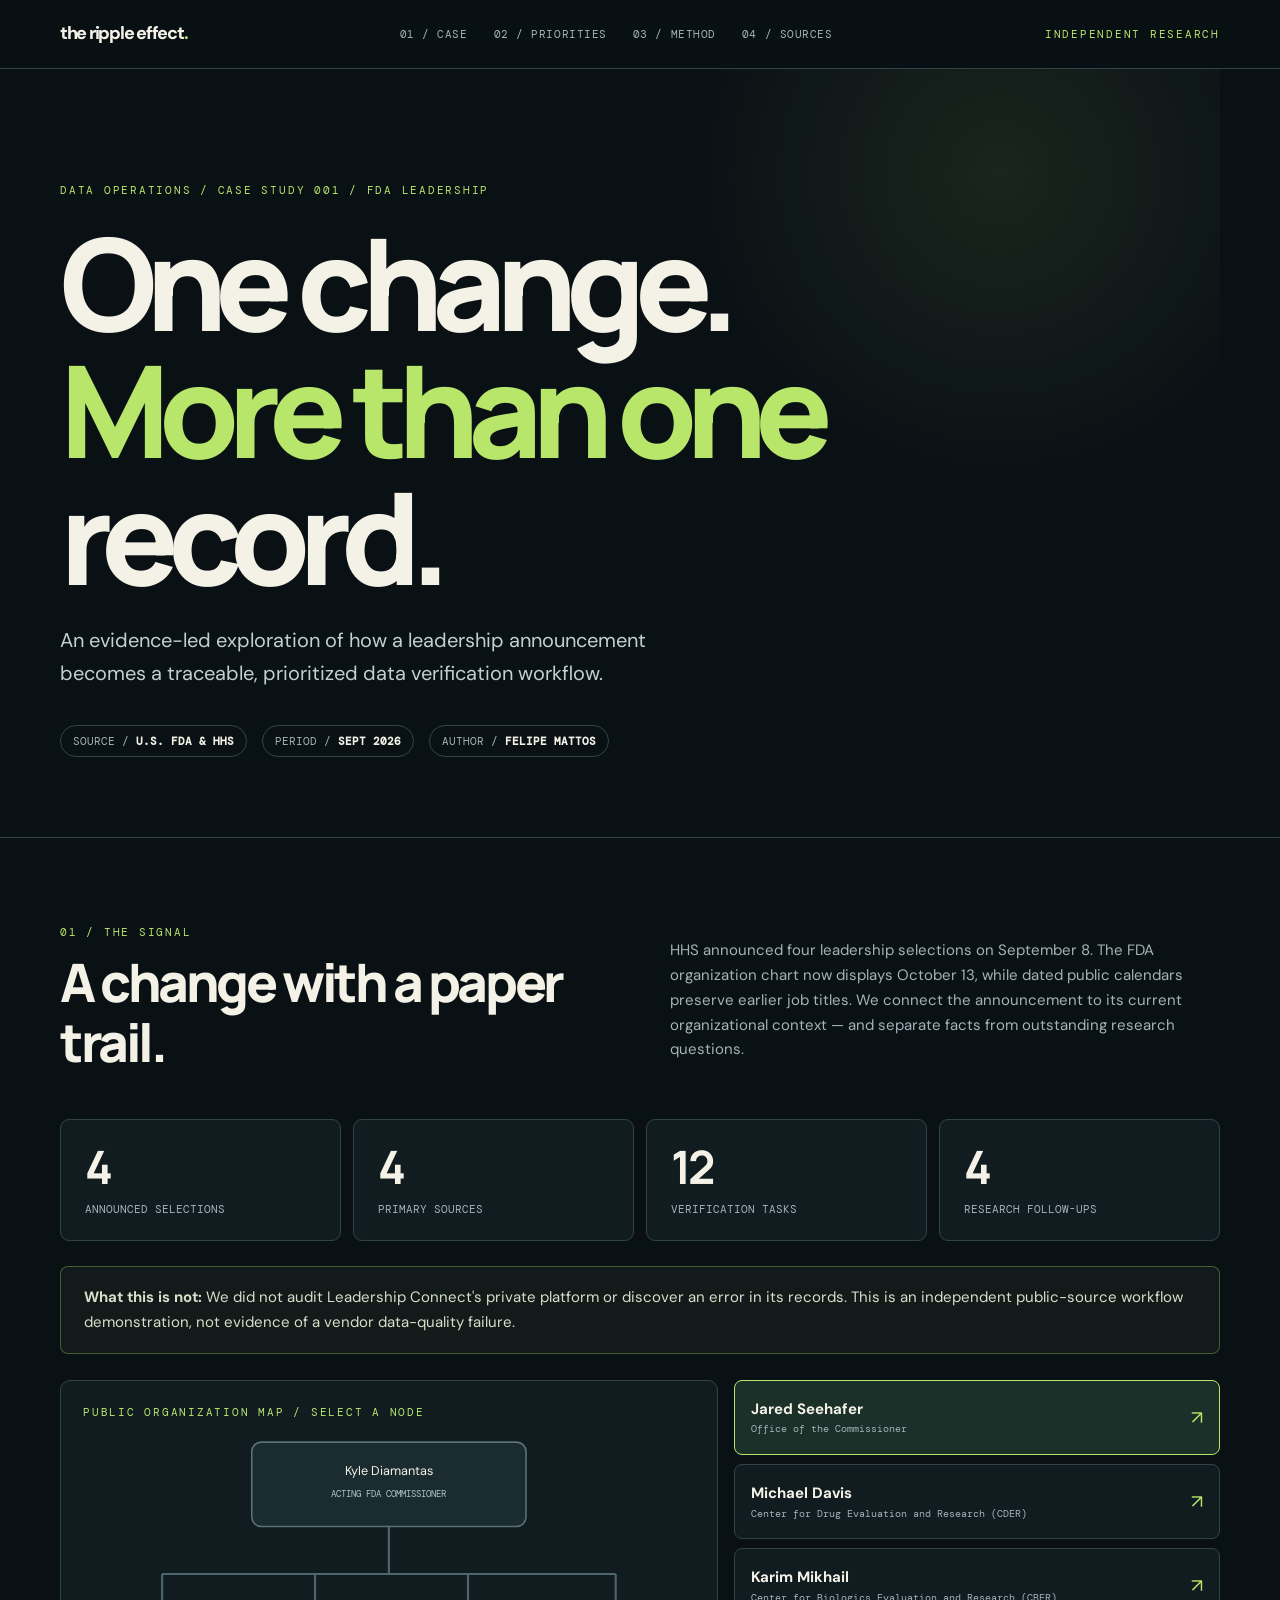
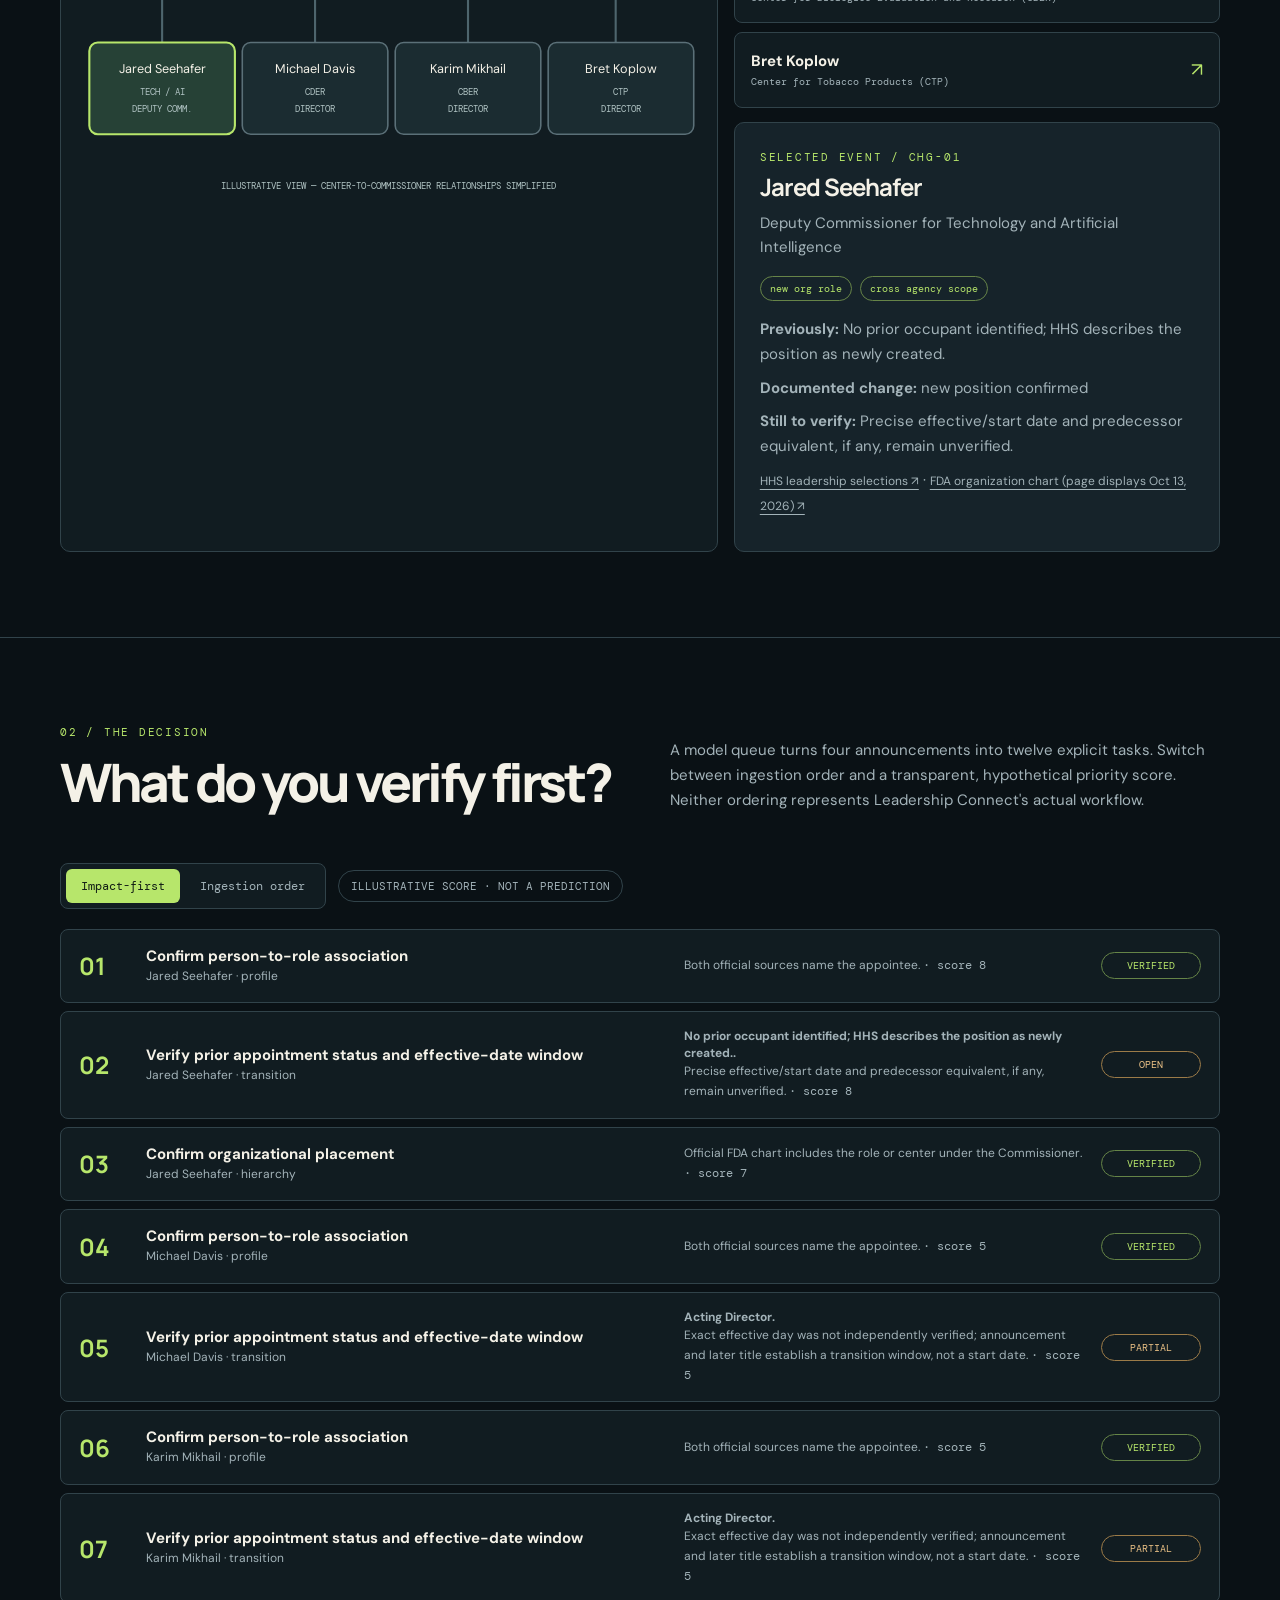
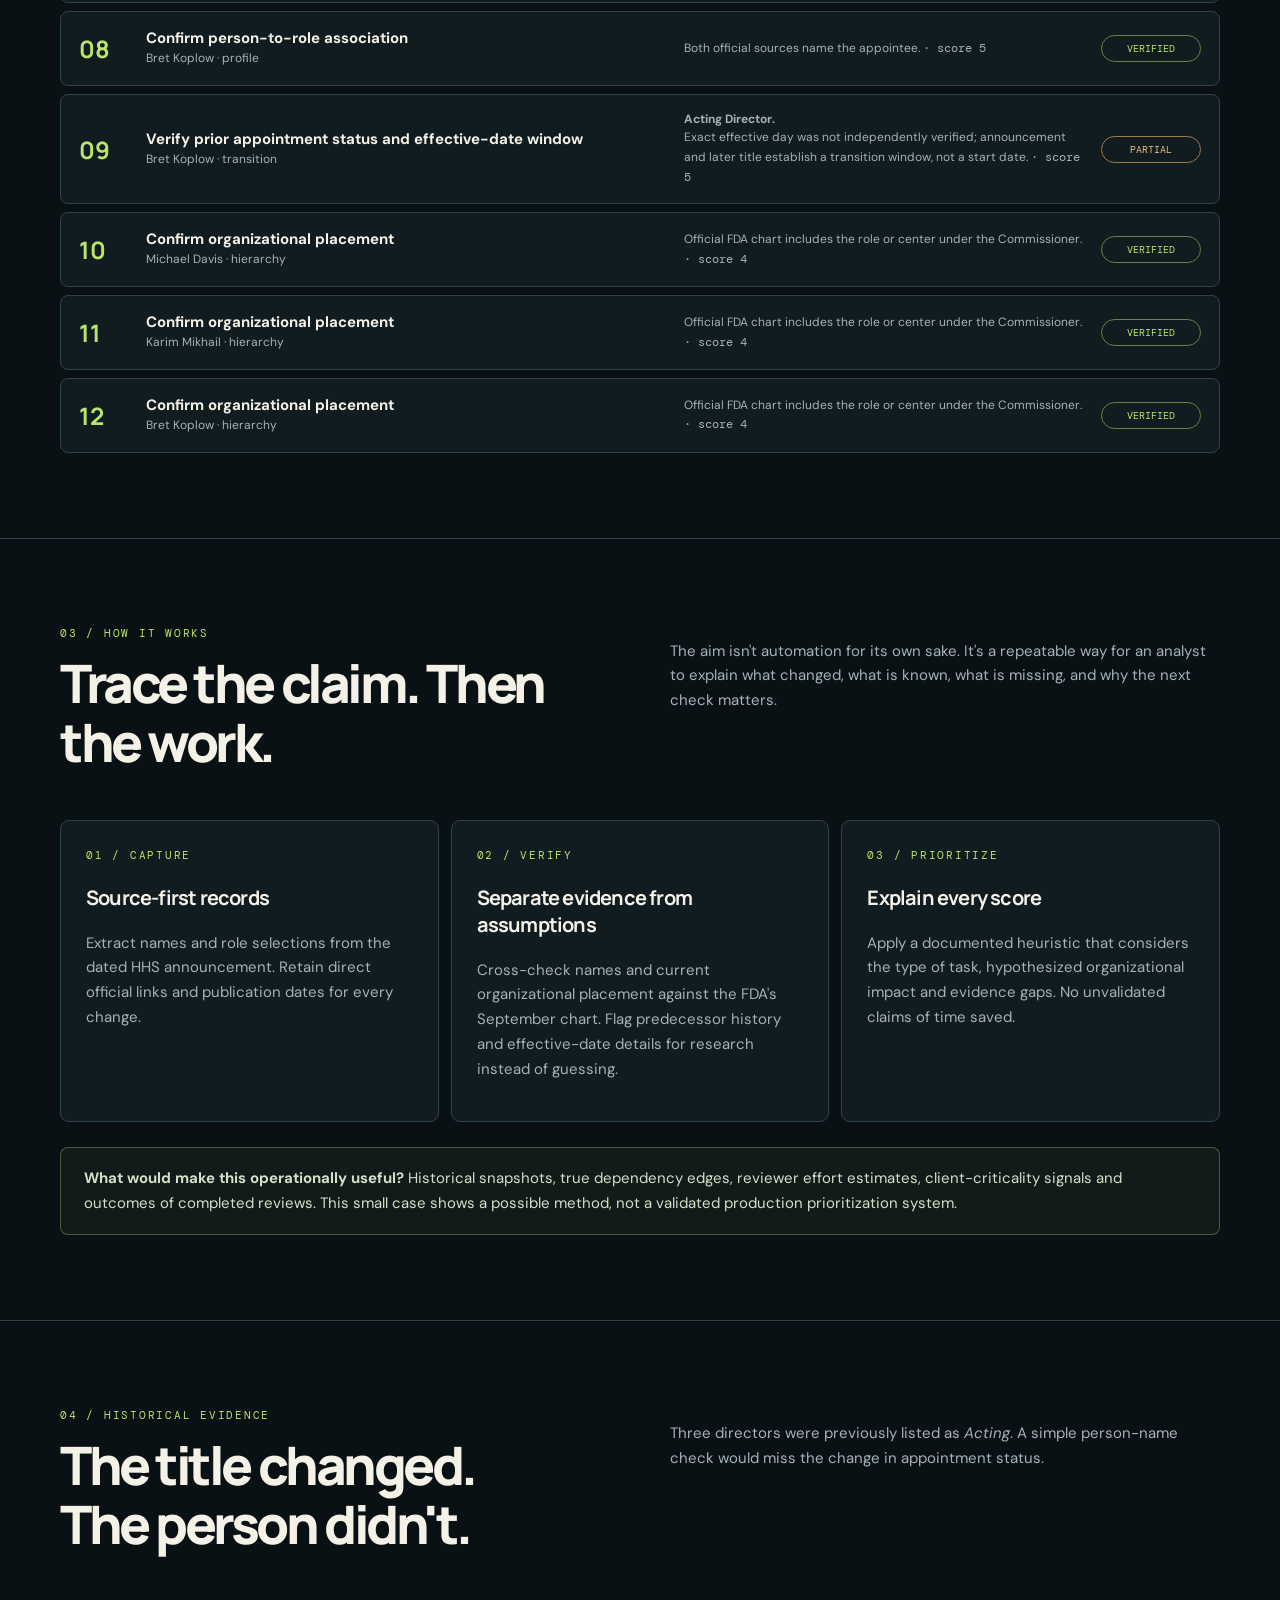
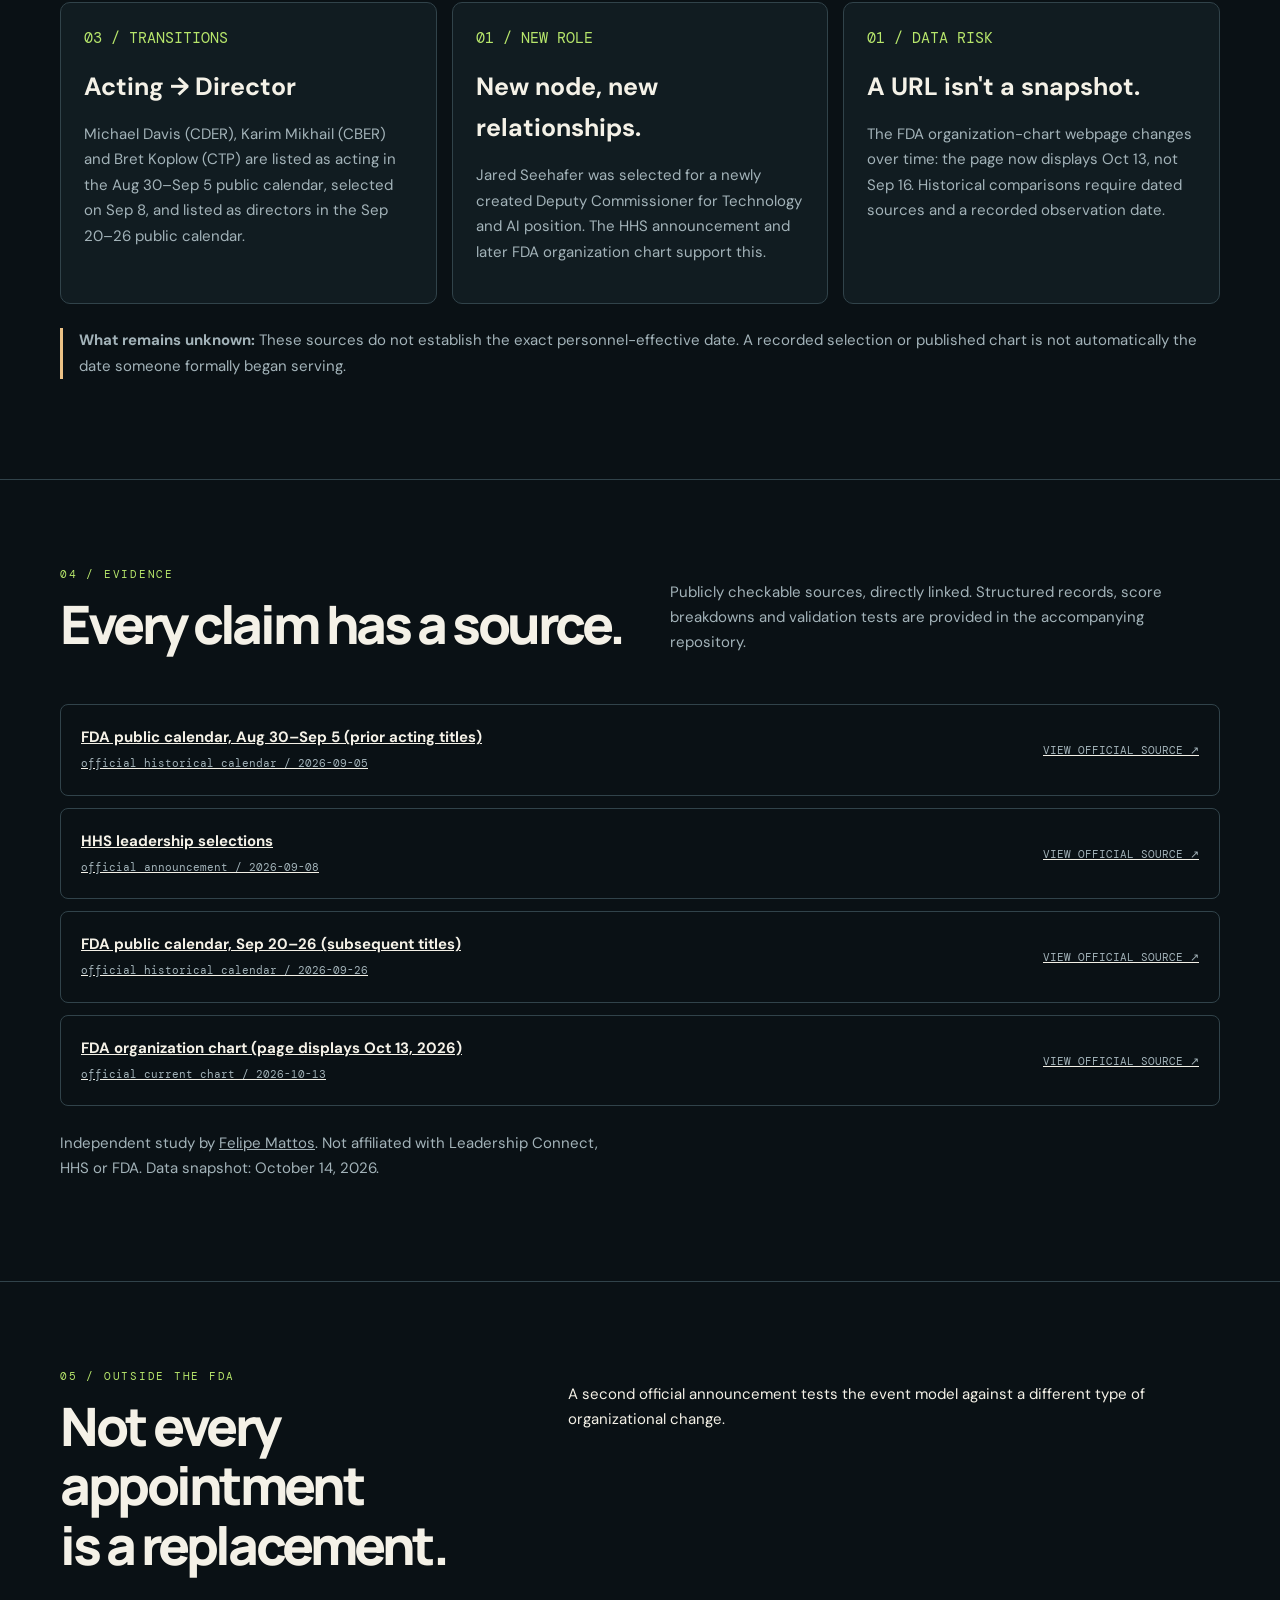
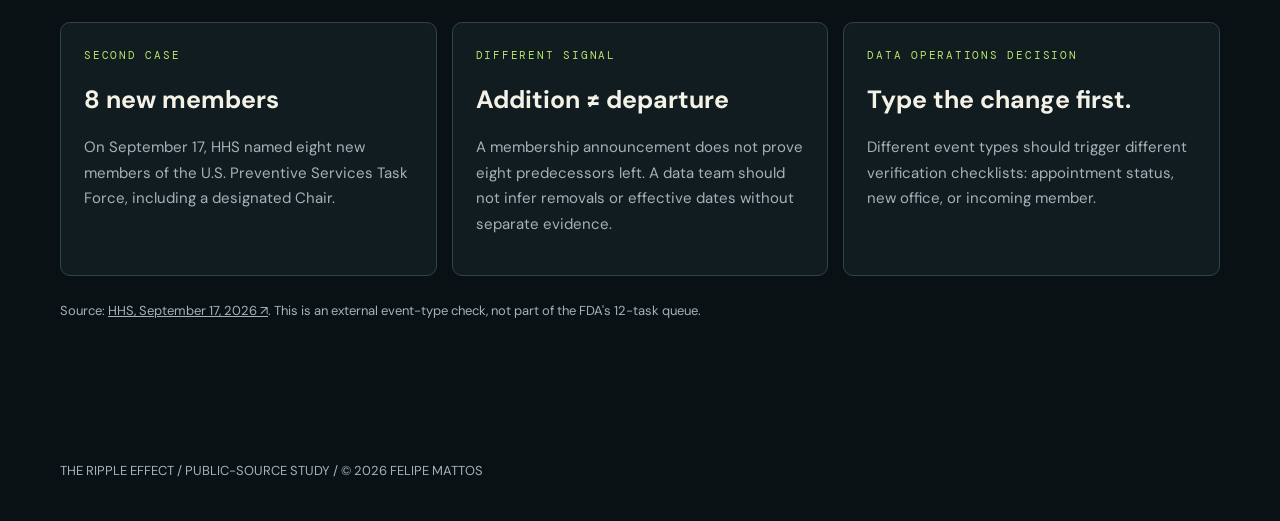
==== index.html @ 89c35103 "Publish index.html and enable root-level static entrypoint" ====
<!doctype html>
<html lang="en">
<head>
<meta charset="utf-8"><meta name="viewport" content="width=device-width,initial-scale=1">
<meta name="description" content="A public-source research case on leadership change propagation and verification priorities. Independent study by Felipe Mattos.">
<title>The Ripple Effect — Leadership Change Intelligence</title>
<link rel="preconnect" href="https://fonts.googleapis.com"><link rel="preconnect" href="https://fonts.gstatic.com" crossorigin>
<link href="https://fonts.googleapis.com/css2?family=DM+Mono:wght@400;500&family=DM+Sans:wght@400;500;600;700&family=Manrope:wght@400;500;600;700;800&display=swap" rel="stylesheet">
<style>
:root{--bg:#0a1115;--panel:#111c21;--panel2:#16232a;--line:#31434a;--muted:#a3b3b9;--cream:#f4f1e7;--accent:#b7e66b;--amber:#ecc286}*{box-sizing:border-box}html{scroll-behavior:smooth}body{margin:0;background:var(--bg);color:var(--cream);font:15px/1.65 'DM Sans',sans-serif}a{color:inherit}a:hover{color:var(--accent)}button{font:inherit;cursor:pointer}.shell{width:min(1160px,calc(100% - 48px));margin:auto}.mono,small,.eyebrow{font-family:'DM Mono',monospace}.eyebrow{font-size:11px;letter-spacing:.16em;text-transform:uppercase;color:var(--accent)}header{border-bottom:1px solid var(--line);position:sticky;top:0;background:#0a1115e9;backdrop-filter:blur(16px);z-index:20}.top{height:68px;display:flex;justify-content:space-between;align-items:center;gap:20px}.brand{font-size:18px;font-weight:800;letter-spacing:-.07em;text-decoration:none}.brand i{color:var(--accent);font-style:normal}.nav{display:flex;gap:26px;align-items:center}.nav a{font:11px 'DM Mono',monospace;letter-spacing:.05em;color:var(--muted);text-decoration:none}.nav a:hover{color:var(--cream)}.hero{min-height:590px;padding:112px 0 80px;position:relative;overflow:hidden}.hero:before{content:'';position:absolute;inset:-30% -10% auto 52%;height:670px;border-radius:50%;background:radial-gradient(circle,#b7e66b18,transparent 65%);pointer-events:none}.hero h1{font:800 clamp(58px,10vw,128px)/.99 'Manrope',sans-serif;letter-spacing:-.085em;margin:20px 0 25px;max-width:1000px}.hero h1 span{color:var(--accent)}.intro{font-size:20px;max-width:670px;color:#c3d0d2}.meta{display:flex;gap:15px;flex-wrap:wrap;margin-top:35px}.pill{border:1px solid var(--line);padding:8px 12px;border-radius:20px;color:var(--muted);font:11px 'DM Mono',monospace}.pill strong{color:var(--cream)}.section{padding:85px 0;border-top:1px solid var(--line)}.section-head{display:flex;align-items:start;justify-content:space-between;gap:40px;margin-bottom:35px}h2{font:800 clamp(30px,5vw,53px)/1.12 'Manrope',sans-serif;letter-spacing:-.065em;margin:12px 0}.sub{color:var(--muted);max-width:550px}.metric-row{display:grid;grid-template-columns:repeat(4,1fr);gap:12px}.metric{padding:24px;background:var(--panel);border:1px solid var(--line);border-radius:9px}.metric strong{display:block;font:700 46px/1 'Manrope',sans-serif;letter-spacing:-.07em}.metric span{display:block;color:var(--muted);font:11px 'DM Mono',monospace;margin-top:12px}.notice{background:#b7e66b0c;border:1px solid #b7e66b52;padding:18px 23px;border-radius:8px;color:#d5dfca;margin-top:25px}.case-layout{display:grid;grid-template-columns:1.15fr .85fr;gap:16px}.chart{background:var(--panel);border:1px solid var(--line);border-radius:10px;padding:22px;min-height:440px}.chart svg{width:100%;height:auto}.org-node{fill:#1b2c31;stroke:#5b7078;stroke-width:1.5}.org-node.active{fill:#264136;stroke:var(--accent);stroke-width:2}.org-link{stroke:#4e656d;stroke-width:2}.org-text{font:12px 'DM Sans',sans-serif;fill:var(--cream);text-anchor:middle}.org-sub{font:9px 'DM Mono',monospace;fill:#b1c4c4;text-anchor:middle}.org-click{cursor:pointer;outline:none}.org-click:focus-visible .org-node{stroke:#fff;stroke-width:3}.person-list{display:grid;gap:9px}.person{width:100%;display:flex;text-align:left;justify-content:space-between;align-items:center;gap:16px;background:var(--panel);border:1px solid var(--line);color:var(--cream);padding:16px;border-radius:8px}.person.selected{border-color:var(--accent);background:#1b3028}.person small{display:block;color:var(--muted);font-size:10px}.person .arrow{font-size:19px;color:var(--accent)}.detail{background:var(--panel2);border:1px solid var(--line);border-radius:10px;padding:25px;margin-top:14px}.detail h3{font:700 24px/1.2 'Manrope';letter-spacing:-.04em;margin:7px 0}.detail p{color:var(--muted);margin:9px 0}.detail a{font-size:12px;text-decoration:underline;text-underline-offset:4px}.chips{display:flex;flex-wrap:wrap;gap:8px;margin:16px 0}.chip{font:10px 'DM Mono';color:var(--accent);border:1px solid #668448;padding:5px 9px;border-radius:20px}.controls{display:flex;align-items:center;gap:12px;flex-wrap:wrap}.seg{border:1px solid var(--line);background:var(--panel);padding:5px;border-radius:8px;display:flex;gap:5px}.seg button{background:transparent;color:var(--muted);border:0;padding:9px 15px;border-radius:6px;font:12px 'DM Mono'}.seg button[aria-pressed=true]{background:var(--accent);color:#121e15}.queue{display:grid;gap:8px;margin-top:20px}.task{border:1px solid var(--line);background:var(--panel);padding:16px 18px;border-radius:8px;display:grid;grid-template-columns:52px 1.3fr 1fr 100px;align-items:center;gap:15px}.rank{font:700 24px 'Manrope';color:var(--accent)}.task strong{display:block;line-height:1.4}.task .light{font-size:12px;color:var(--muted)}.status{font:10px 'DM Mono';border:1px solid var(--line);padding:6px;border-radius:20px;text-align:center}.status.open{color:var(--amber);border-color:#9c7b48}.status.known{color:var(--accent);border-color:#658447}.method{display:grid;grid-template-columns:repeat(3,1fr);gap:12px}.step{padding:25px;background:var(--panel);border:1px solid var(--line);border-radius:9px}.step .eyebrow{display:block}.step h3{font:700 20px 'Manrope';letter-spacing:-.04em}.step p{color:var(--muted)}.footer{padding:40px 0;color:var(--muted);font-size:13px}.source-list{display:grid;gap:12px}.source{border:1px solid var(--line);border-radius:8px;padding:20px;display:flex;justify-content:space-between;gap:15px;align-items:center}.source span{color:var(--muted);font:11px 'DM Mono'}@media(max-width:800px){.nav{display:none}.hero{padding:78px 0;min-height:0}.metric-row{grid-template-columns:repeat(2,1fr)}.case-layout{grid-template-columns:1fr}.method{grid-template-columns:1fr}.task{grid-template-columns:36px 1fr 75px}.task .reason{grid-column:2/-1}.section-head{display:block}}@media(max-width:500px){.shell{width:min(100% - 30px,1160px)}.hero h1{font-size:57px}.intro{font-size:17px}.metric strong{font-size:34px}.source{align-items:start;flex-direction:column}.task{padding:12px}.chart{padding:8px;min-height:300px}}@media(prefers-reduced-motion:reduce){html{scroll-behavior:auto}}
.findings-grid{display:grid;grid-template-columns:repeat(3,1fr);gap:15px;margin:24px 0}.finding{border:1px solid var(--line);border-radius:10px;background:var(--panel);padding:23px}.finding h3{font-size:25px;margin:15px 0}.finding p,.source-warning{color:var(--muted);line-height:1.7}.finding .mono{color:var(--accent)}.source-warning{border-left:3px solid var(--amber);padding-left:16px;margin-top:24px}@media(max-width:750px){.findings-grid{grid-template-columns:1fr}}
</style>
</head>
<body><header><div class="shell top"><a href="#top" class="brand">the ripple effect<i>.</i></a><nav class="nav"><a href="#case">01 / CASE</a><a href="#queue">02 / PRIORITIES</a><a href="#method">03 / METHOD</a><a href="#sources">04 / SOURCES</a></nav><span class="eyebrow">Independent research</span></div></header>
<main id="top">
<section class="hero shell"><div class="eyebrow">Data operations / case study 001 / FDA leadership</div><h1>One change.<br><span>More than one</span><br>record.</h1><p class="intro">An evidence-led exploration of how a leadership announcement becomes a traceable, prioritized data verification workflow.</p><div class="meta"><span class="pill">SOURCE / <strong>U.S. FDA & HHS</strong></span><span class="pill">PERIOD / <strong>SEPT 2026</strong></span><span class="pill">AUTHOR / <strong>FELIPE MATTOS</strong></span></div></section>
<section class="section" id="case"><div class="shell"><div class="section-head"><div><div class="eyebrow">01 / The signal</div><h2>A change with a paper trail.</h2></div><p class="sub">HHS announced four leadership selections on September 8. The FDA organization chart now displays October 13, while dated public calendars preserve earlier job titles. We connect the announcement to its current organizational context — and separate facts from outstanding research questions.</p></div><div class="metric-row"><div class="metric"><strong id="m-events">4</strong><span>ANNOUNCED SELECTIONS</span></div><div class="metric"><strong id="m-sources">2</strong><span>PRIMARY SOURCES</span></div><div class="metric"><strong id="m-checks">12</strong><span>VERIFICATION TASKS</span></div><div class="metric"><strong id="m-open">4</strong><span>RESEARCH FOLLOW-UPS</span></div></div><div class="notice"><strong>What this is not:</strong> We did not audit Leadership Connect's private platform or discover an error in its records. This is an independent public-source workflow demonstration, not evidence of a vendor data-quality failure.</div><div class="case-layout" style="margin-top:26px"><div class="chart"><div class="eyebrow">Public organization map / select a node</div><svg viewBox="0 0 580 380" role="img" aria-label="Interactive illustrative FDA organizational graph connecting the Acting Commissioner to four leadership roles identified by HHS"><path class="org-link" d="M290 100 V145 M75 145 H505 M75 145 V210 M220 145 V210 M365 145 V210 M505 145 V210" fill="none"/><rect x="160" y="20" width="260" height="80" rx="9" class="org-node"/><text x="290" y="51" class="org-text">Kyle Diamantas</text><text x="290" y="72" class="org-sub">ACTING FDA COMMISSIONER</text>
<g class="org-click" tabindex="0" role="button" aria-label="Select Jared Seehafer" data-id="CHG-01"><rect x="6" y="210" width="138" height="87" rx="8" class="org-node active"/><text x="75" y="239" class="org-text">Jared Seehafer</text><text x="75" y="260" class="org-sub">TECH / AI</text><text x="75" y="276" class="org-sub">DEPUTY COMM.</text></g>
<g class="org-click" tabindex="0" role="button" aria-label="Select Michael Davis" data-id="CHG-02"><rect x="151" y="210" width="138" height="87" rx="8" class="org-node"/><text x="220" y="239" class="org-text">Michael Davis</text><text x="220" y="260" class="org-sub">CDER</text><text x="220" y="276" class="org-sub">DIRECTOR</text></g>
<g class="org-click" tabindex="0" role="button" aria-label="Select Karim Mikhail" data-id="CHG-03"><rect x="296" y="210" width="138" height="87" rx="8" class="org-node"/><text x="365" y="239" class="org-text">Karim Mikhail</text><text x="365" y="260" class="org-sub">CBER</text><text x="365" y="276" class="org-sub">DIRECTOR</text></g>
<g class="org-click" tabindex="0" role="button" aria-label="Select Bret Koplow" data-id="CHG-04"><rect x="441" y="210" width="138" height="87" rx="8" class="org-node"/><text x="510" y="239" class="org-text">Bret Koplow</text><text x="510" y="260" class="org-sub">CTP</text><text x="510" y="276" class="org-sub">DIRECTOR</text></g>
<text x="290" y="349" class="org-sub">ILLUSTRATIVE VIEW — CENTER-TO-COMMISSIONER RELATIONSHIPS SIMPLIFIED</text></svg></div><div><div id="person-list" class="person-list" aria-label="Select a leader"></div><div class="detail" id="detail" aria-live="polite"></div></div></div></div></section>
<section class="section" id="queue"><div class="shell"><div class="section-head"><div><div class="eyebrow">02 / The decision</div><h2>What do you verify first?</h2></div><p class="sub">A model queue turns four announcements into twelve explicit tasks. Switch between ingestion order and a transparent, hypothetical priority score. Neither ordering represents Leadership Connect's actual workflow.</p></div><div class="controls"><div class="seg"><button id="btn-priority" type="button" aria-pressed="true">Impact-first</button><button id="btn-fifo" type="button" aria-pressed="false">Ingestion order</button></div><span class="pill" id="queue-label">ILLUSTRATIVE SCORE · NOT A PREDICTION</span></div><div id="task-queue" class="queue" aria-live="polite"></div></div></section>
<section class="section" id="method"><div class="shell"><div class="section-head"><div><div class="eyebrow">03 / How it works</div><h2>Trace the claim. Then the work.</h2></div><p class="sub">The aim isn't automation for its own sake. It's a repeatable way for an analyst to explain what changed, what is known, what is missing, and why the next check matters.</p></div><div class="method"><div class="step"><span class="eyebrow">01 / Capture</span><h3>Source-first records</h3><p>Extract names and role selections from the dated HHS announcement. Retain direct official links and publication dates for every change.</p></div><div class="step"><span class="eyebrow">02 / Verify</span><h3>Separate evidence from assumptions</h3><p>Cross-check names and current organizational placement against the FDA's September chart. Flag predecessor history and effective-date details for research instead of guessing.</p></div><div class="step"><span class="eyebrow">03 / Prioritize</span><h3>Explain every score</h3><p>Apply a documented heuristic that considers the type of task, hypothesized organizational impact and evidence gaps. No unvalidated claims of time saved.</p></div></div><div class="notice"><strong>What would make this operationally useful?</strong> Historical snapshots, true dependency edges, reviewer effort estimates, client-criticality signals and outcomes of completed reviews. This small case shows a possible method, not a validated production prioritization system.</div></div></section>
<section class="section" id="findings"><div class="shell"><div class="section-head"><div><div class="eyebrow">04 / Historical evidence</div><h2>The title changed.<br>The person didn't.</h2></div><p class="sub">Three directors were previously listed as <em>Acting</em>. A simple person-name check would miss the change in appointment status.</p></div><div class="findings-grid"><article class="finding"><span class="mono">03 / TRANSITIONS</span><h3>Acting → Director</h3><p>Michael Davis (CDER), Karim Mikhail (CBER) and Bret Koplow (CTP) are listed as acting in the Aug 30–Sep 5 public calendar, selected on Sep 8, and listed as directors in the Sep 20–26 public calendar.</p></article><article class="finding"><span class="mono">01 / NEW ROLE</span><h3>New node, new relationships.</h3><p>Jared Seehafer was selected for a newly created Deputy Commissioner for Technology and AI position. The HHS announcement and later FDA organization chart support this.</p></article><article class="finding"><span class="mono">01 / DATA RISK</span><h3>A URL isn't a snapshot.</h3><p>The FDA organization-chart webpage changes over time: the page now displays Oct 13, not Sep 16. Historical comparisons require dated sources and a recorded observation date.</p></article></div><p class="source-warning"><strong>What remains unknown:</strong> These sources do not establish the exact personnel-effective date. A recorded selection or published chart is not automatically the date someone formally began serving.</p></div></section><section class="section" id="sources"><div class="shell"><div class="section-head"><div><div class="eyebrow">04 / Evidence</div><h2>Every claim has a source.</h2></div><p class="sub">Publicly checkable sources, directly linked. Structured records, score breakdowns and validation tests are provided in the accompanying repository.</p></div><div id="source-list" class="source-list"></div><p class="sub" style="margin-top:25px">Independent study by <a href="https://www.linkedin.com/in/felipervm/">Felipe Mattos</a>. Not affiliated with Leadership Connect, HHS or FDA. Data snapshot: October 14, 2026.</p></div></section>
<section class="section" id="validation"><div class="shell"><div class="section-head"><div><div class="eyebrow">05 / Outside the FDA</div><h2>Not every appointment<br>is a replacement.</h2></div><p class="section-intro">A second official announcement tests the event model against a different type of organizational change.</p></div><div class="findings-grid"><div class="finding"><div class="eyebrow">SECOND CASE</div><h3>8 new members</h3><p>On September 17, HHS named eight new members of the U.S. Preventive Services Task Force, including a designated Chair.</p></div><div class="finding"><div class="eyebrow">DIFFERENT SIGNAL</div><h3>Addition ≠ departure</h3><p>A membership announcement does not prove eight predecessors left. A data team should not infer removals or effective dates without separate evidence.</p></div><div class="finding"><div class="eyebrow">DATA OPERATIONS DECISION</div><h3>Type the change first.</h3><p>Different event types should trigger different verification checklists: appointment status, new office, or incoming member.</p></div></div><p style="font-size:13px;color:var(--muted);margin-top:22px">Source: <a href="https://www.hhs.gov/press-room/secretary-kennedy-announces-new-us-preventive-services-task-force-members.html" target="_blank" rel="noopener noreferrer">HHS, September 17, 2026 ↗</a>. This is an external event-type check, not part of the FDA's 12-task queue.</p></div></section>
</main><footer class="footer"><div class="shell">THE RIPPLE EFFECT / PUBLIC-SOURCE STUDY / © 2026 FELIPE MATTOS</div></footer>
<script type="application/json" id="embedded-case">{"case": {"case_id": "fda-sept-2026", "as_of": "2026-10-14", "agency": "U.S. Food and Drug Administration", "sources": [{"id": "FDA-AUG30", "kind": "official_historical_calendar", "label": "FDA public calendar, Aug 30–Sep 5 (prior acting titles)", "date": "2026-09-05", "url": "https://www.fda.gov/news-events/public-calendar-meetings-fda-officials/public-calendar-august-30-september-5-2026", "note": "Archived week-specific record, lists Davis, Mikhail, Koplow as acting directors."}, {"id": "HHS-SEP08", "kind": "official_announcement", "label": "HHS leadership selections", "date": "2026-09-08", "url": "https://www.hhs.gov/press-room/hhs-announces-key-fda-leadership-selections.html"}, {"id": "FDA-SEP20", "kind": "official_historical_calendar", "label": "FDA public calendar, Sep 20–26 (subsequent titles)", "date": "2026-09-26", "url": "https://www.fda.gov/news-events/public-calendar-meetings-fda-officials/public-calendar-september-20-26-2026", "note": "Week-specific record, lists directors without acting designation."}, {"id": "FDA-OCT13", "kind": "official_current_chart", "label": "FDA organization chart (page displays Oct 13, 2026)", "date": "2026-10-13", "url": "https://www.fda.gov/about-fda/fda-organization-charts/fda-overview-organization-chart-text-version", "note": "LIVING WEBPAGE: the chart URL updates; page date must be checked again if revisited."}], "reporting_manager": {"id": "FDA-COMMISSIONER", "name": "Kyle Diamantas", "role": "Acting Commissioner of Food and Drugs", "evidence": ["FDA-AUG30"], "note": "Official FDA calendar identifies the Acting Commissioner; edges in the visualization are illustrative rather than independently validated direct reporting lines."}, "changes": [{"id": "CHG-01", "person": "Jared Seehafer", "role": "Deputy Commissioner for Technology and Artificial Intelligence", "unit": "Office of the Commissioner", "type": "new_role", "evidence": ["HHS-SEP08", "FDA-OCT13"], "relationships": ["organizational placement shown in FDA overview; direct reporting edge not independently verified"], "risk_tags": ["new_org_role", "cross_agency_scope"], "customer_relevance": 3, "prior_status": "No prior occupant identified; HHS describes the position as newly created.", "transition_status": "new_position_confirmed", "transition_evidence": ["HHS-SEP08"], "unresolved": "Precise effective/start date and predecessor equivalent, if any, remain unverified."}, {"id": "CHG-02", "person": "Michael Davis", "role": "Director, Center for Drug Evaluation and Research", "unit": "Center for Drug Evaluation and Research (CDER)", "type": "leadership_selection", "evidence": ["HHS-SEP08", "FDA-OCT13"], "relationships": ["organizational placement shown in FDA overview; direct reporting edge not independently verified"], "risk_tags": ["center_leadership"], "customer_relevance": 2, "prior_status": "Acting Director", "transition_status": "acting_to_director_confirmed", "transition_evidence": ["FDA-AUG30", "HHS-SEP08", "FDA-SEP20"], "unresolved": "Exact effective day was not independently verified; announcement and later title establish a transition window, not a start date."}, {"id": "CHG-03", "person": "Karim Mikhail", "role": "Director, Center for Biologics Evaluation and Research", "unit": "Center for Biologics Evaluation and Research (CBER)", "type": "leadership_selection", "evidence": ["HHS-SEP08", "FDA-OCT13"], "relationships": ["organizational placement shown in FDA overview; direct reporting edge not independently verified"], "risk_tags": ["center_leadership"], "customer_relevance": 2, "prior_status": "Acting Director", "transition_status": "acting_to_director_confirmed", "transition_evidence": ["FDA-AUG30", "HHS-SEP08", "FDA-SEP20"], "unresolved": "Exact effective day was not independently verified; announcement and later title establish a transition window, not a start date."}, {"id": "CHG-04", "person": "Bret Koplow", "role": "Director, Center for Tobacco Products", "unit": "Center for Tobacco Products (CTP)", "type": "leadership_selection", "evidence": ["HHS-SEP08", "FDA-OCT13"], "relationships": ["organizational placement shown in FDA overview; direct reporting edge not independently verified"], "risk_tags": ["center_leadership"], "customer_relevance": 2, "prior_status": "Acting Director", "transition_status": "acting_to_director_confirmed", "transition_evidence": ["FDA-AUG30", "HHS-SEP08", "FDA-SEP20"], "unresolved": "Exact effective day was not independently verified; announcement and later title establish a transition window, not a start date."}], "research_finding": "Three Acting Director → Director title changes supported by dated FDA calendars and the HHS announcement; one newly created Deputy Commissioner role. Exact personnel-effective dates not established.", "source_caveat": "The organizational chart is a living page. The original v1 attributed a September 16 chart snapshot to a URL that now displays October 13. This version avoids treating that URL as a fixed archived snapshot."}, "tasks": [{"id": "CHG-01-PROFILE", "event_id": "CHG-01", "kind": "profile", "title": "Confirm person-to-role association", "person": "Jared Seehafer", "status": "confirmed", "why": "Both official sources name the appointee.", "research_note": "", "score": 8, "source_ids": ["HHS-SEP08", "FDA-OCT13"], "score_factors": {"task_weight": 4, "impact_assumption": 3, "evidence_gap": 0, "new_role_flag": 1}, "rank_priority": 1, "rank_fifo": 1}, {"id": "CHG-01-HIERARCHY", "event_id": "CHG-01", "kind": "hierarchy", "title": "Confirm organizational placement", "person": "Jared Seehafer", "status": "confirmed", "why": "Official FDA chart includes the role or center under the Commissioner.", "research_note": "", "score": 7, "source_ids": ["HHS-SEP08", "FDA-OCT13"], "score_factors": {"task_weight": 3, "impact_assumption": 3, "evidence_gap": 0, "new_role_flag": 1}, "rank_priority": 3, "rank_fifo": 2}, {"id": "CHG-01-TRANSITION", "event_id": "CHG-01", "kind": "transition", "title": "Verify prior appointment status and effective-date window", "person": "Jared Seehafer", "status": "needs_research", "why": "Precise effective/start date and predecessor equivalent, if any, remain unverified.", "research_note": "No prior occupant identified; HHS describes the position as newly created.", "score": 8, "source_ids": ["HHS-SEP08"], "score_factors": {"task_weight": 2, "impact_assumption": 3, "evidence_gap": 2, "new_role_flag": 1}, "rank_priority": 2, "rank_fifo": 3}, {"id": "CHG-02-PROFILE", "event_id": "CHG-02", "kind": "profile", "title": "Confirm person-to-role association", "person": "Michael Davis", "status": "confirmed", "why": "Both official sources name the appointee.", "research_note": "", "score": 5, "source_ids": ["HHS-SEP08", "FDA-OCT13"], "score_factors": {"task_weight": 4, "impact_assumption": 1, "evidence_gap": 0, "new_role_flag": 0}, "rank_priority": 4, "rank_fifo": 4}, {"id": "CHG-02-HIERARCHY", "event_id": "CHG-02", "kind": "hierarchy", "title": "Confirm organizational placement", "person": "Michael Davis", "status": "confirmed", "why": "Official FDA chart includes the role or center under the Commissioner.", "research_note": "", "score": 4, "source_ids": ["HHS-SEP08", "FDA-OCT13"], "score_factors": {"task_weight": 3, "impact_assumption": 1, "evidence_gap": 0, "new_role_flag": 0}, "rank_priority": 10, "rank_fifo": 5}, {"id": "CHG-02-TRANSITION", "event_id": "CHG-02", "kind": "transition", "title": "Verify prior appointment status and effective-date window", "person": "Michael Davis", "status": "partial", "why": "Exact effective day was not independently verified; announcement and later title establish a transition window, not a start date.", "research_note": "Acting Director", "score": 5, "source_ids": ["FDA-AUG30", "HHS-SEP08", "FDA-SEP20"], "score_factors": {"task_weight": 2, "impact_assumption": 1, "evidence_gap": 2, "new_role_flag": 0}, "rank_priority": 5, "rank_fifo": 6}, {"id": "CHG-03-PROFILE", "event_id": "CHG-03", "kind": "profile", "title": "Confirm person-to-role association", "person": "Karim Mikhail", "status": "confirmed", "why": "Both official sources name the appointee.", "research_note": "", "score": 5, "source_ids": ["HHS-SEP08", "FDA-OCT13"], "score_factors": {"task_weight": 4, "impact_assumption": 1, "evidence_gap": 0, "new_role_flag": 0}, "rank_priority": 6, "rank_fifo": 7}, {"id": "CHG-03-HIERARCHY", "event_id": "CHG-03", "kind": "hierarchy", "title": "Confirm organizational placement", "person": "Karim Mikhail", "status": "confirmed", "why": "Official FDA chart includes the role or center under the Commissioner.", "research_note": "", "score": 4, "source_ids": ["HHS-SEP08", "FDA-OCT13"], "score_factors": {"task_weight": 3, "impact_assumption": 1, "evidence_gap": 0, "new_role_flag": 0}, "rank_priority": 11, "rank_fifo": 8}, {"id": "CHG-03-TRANSITION", "event_id": "CHG-03", "kind": "transition", "title": "Verify prior appointment status and effective-date window", "person": "Karim Mikhail", "status": "partial", "why": "Exact effective day was not independently verified; announcement and later title establish a transition window, not a start date.", "research_note": "Acting Director", "score": 5, "source_ids": ["FDA-AUG30", "HHS-SEP08", "FDA-SEP20"], "score_factors": {"task_weight": 2, "impact_assumption": 1, "evidence_gap": 2, "new_role_flag": 0}, "rank_priority": 7, "rank_fifo": 9}, {"id": "CHG-04-PROFILE", "event_id": "CHG-04", "kind": "profile", "title": "Confirm person-to-role association", "person": "Bret Koplow", "status": "confirmed", "why": "Both official sources name the appointee.", "research_note": "", "score": 5, "source_ids": ["HHS-SEP08", "FDA-OCT13"], "score_factors": {"task_weight": 4, "impact_assumption": 1, "evidence_gap": 0, "new_role_flag": 0}, "rank_priority": 8, "rank_fifo": 10}, {"id": "CHG-04-HIERARCHY", "event_id": "CHG-04", "kind": "hierarchy", "title": "Confirm organizational placement", "person": "Bret Koplow", "status": "confirmed", "why": "Official FDA chart includes the role or center under the Commissioner.", "research_note": "", "score": 4, "source_ids": ["HHS-SEP08", "FDA-OCT13"], "score_factors": {"task_weight": 3, "impact_assumption": 1, "evidence_gap": 0, "new_role_flag": 0}, "rank_priority": 12, "rank_fifo": 11}, {"id": "CHG-04-TRANSITION", "event_id": "CHG-04", "kind": "transition", "title": "Verify prior appointment status and effective-date window", "person": "Bret Koplow", "status": "partial", "why": "Exact effective day was not independently verified; announcement and later title establish a transition window, not a start date.", "research_note": "Acting Director", "score": 5, "source_ids": ["FDA-AUG30", "HHS-SEP08", "FDA-SEP20"], "score_factors": {"task_weight": 2, "impact_assumption": 1, "evidence_gap": 2, "new_role_flag": 0}, "rank_priority": 9, "rank_fifo": 12}], "summary": {"official_sources": 4, "announced_selections": 4, "verification_tasks": 12, "source_supported_checks": 8, "open_research_tasks": 1, "partial_checks": 3, "documented_transition_patterns": 3}, "disclaimer": "Public-source exercise. No access to Leadership Connect data, no inferred defects, no verified internal ROI.", "method": "Scores are illustrative editorial priorities, not an empirically validated risk model."}</script>
<script>
let model=null,selected='CHG-01',ordering='priority';
const $=id=>document.getElementById(id);
const esc=s=>String(s).replace(/[&<>"']/g,c=>({'&':'&amp;','<':'&lt;','>':'&gt;','"':'&quot;',"'":'&#39;'}[c]));
function displayPeople(){const cs=model.case.changes;$('person-list').innerHTML=cs.map((e,i)=>`<button type="button" class="person ${e.id===selected?'selected':''}" data-event="${e.id}"><span><strong>${esc(e.person)}</strong><small>${esc(e.unit)}</small></span><span class="arrow">↗</span></button>`).join('');document.querySelectorAll('[data-event]').forEach(b=>b.addEventListener('click',()=>select(b.dataset.event)));document.querySelectorAll('.org-click').forEach(g=>g.querySelector('.org-node').classList.toggle('active',g.dataset.id===selected));const e=cs.find(x=>x.id===selected);let sourceList=[...new Set([...e.evidence,...e.transition_evidence])].map(id=>model.case.sources.find(s=>s.id===id)).filter(Boolean);$('detail').innerHTML=`<div class="eyebrow">Selected event / ${esc(e.id)}</div><h3>${esc(e.person)}</h3><p>${esc(e.role)}</p><div class="chips">${e.risk_tags.map(x=>`<span class="chip">${esc(x.replaceAll('_',' '))}</span>`).join('')}</div><p><strong>Previously:</strong> ${esc(e.prior_status)}</p><p><strong>Documented change:</strong> ${esc(e.transition_status.replaceAll("_"," "))}</p><p><strong>Still to verify:</strong> ${esc(e.unresolved)}</p><p>${sourceList.map(s=>`<a href="${s.url}" target="_blank" rel="noopener noreferrer">${esc(s.label)} ↗</a>`).join(' · ')}</p>`;}
function select(id){selected=id;displayPeople();}
function displayQueue(){let ts=[...model.tasks].sort((a,b)=>ordering==='priority'?a.rank_priority-b.rank_priority:a.rank_fifo-b.rank_fifo);$('task-queue').innerHTML=ts.map((t,i)=>`<article class="task"><div class="rank">${String(i+1).padStart(2,'0')}</div><div><strong>${esc(t.title)}</strong><div class="light">${esc(t.person)} · ${esc(t.kind)}</div></div><div class="reason light">${t.research_note?`<strong>${esc(t.research_note)}.</strong> `:''}${esc(t.why)} <span class="mono">${ordering==='priority'?`· score ${t.score}`:''}</span></div><div class="status ${t.status==='confirmed'?'known':'open'}">${t.status==='confirmed'?'VERIFIED':t.status==='partial'?'PARTIAL':'OPEN'}</div></article>`).join('');$('btn-priority').setAttribute('aria-pressed',String(ordering==='priority'));$('btn-fifo').setAttribute('aria-pressed',String(ordering==='fifo'));$('queue-label').textContent=ordering==='priority'?'ILLUSTRATIVE SCORE · NOT A PREDICTION':'INGESTION ORDER · NOT A BASELINE MEASUREMENT';}
function init(m){model=m;const s=m.summary;$('m-events').textContent=s.announced_selections;$('m-sources').textContent=s.official_sources;$('m-checks').textContent=s.verification_tasks;$('m-open').textContent=s.open_research_tasks+s.partial_checks;$('source-list').innerHTML=m.case.sources.map(s=>`<a class="source" href="${s.url}" target="_blank" rel="noopener noreferrer"><div><strong>${esc(s.label)}</strong><br><span>${esc(s.kind.replaceAll('_',' '))} / ${esc(s.date)}</span></div><span>VIEW OFFICIAL SOURCE ↗</span></a>`).join('');displayPeople();displayQueue();document.querySelectorAll('.org-click').forEach(g=>{g.addEventListener('click',()=>select(g.dataset.id));g.addEventListener('keydown',e=>{if(e.key==='Enter'||e.key===' '){e.preventDefault();select(g.dataset.id)}})});$('btn-priority').addEventListener('click',()=>{ordering='priority';displayQueue()});$('btn-fifo').addEventListener('click',()=>{ordering='fifo';displayQueue()})}
try { init(JSON.parse($('embedded-case').textContent)); } catch(e) { $('person-list').textContent='Dataset unavailable. See case.json and the README.'; $('task-queue').textContent=e.message; }
</script></body></html>
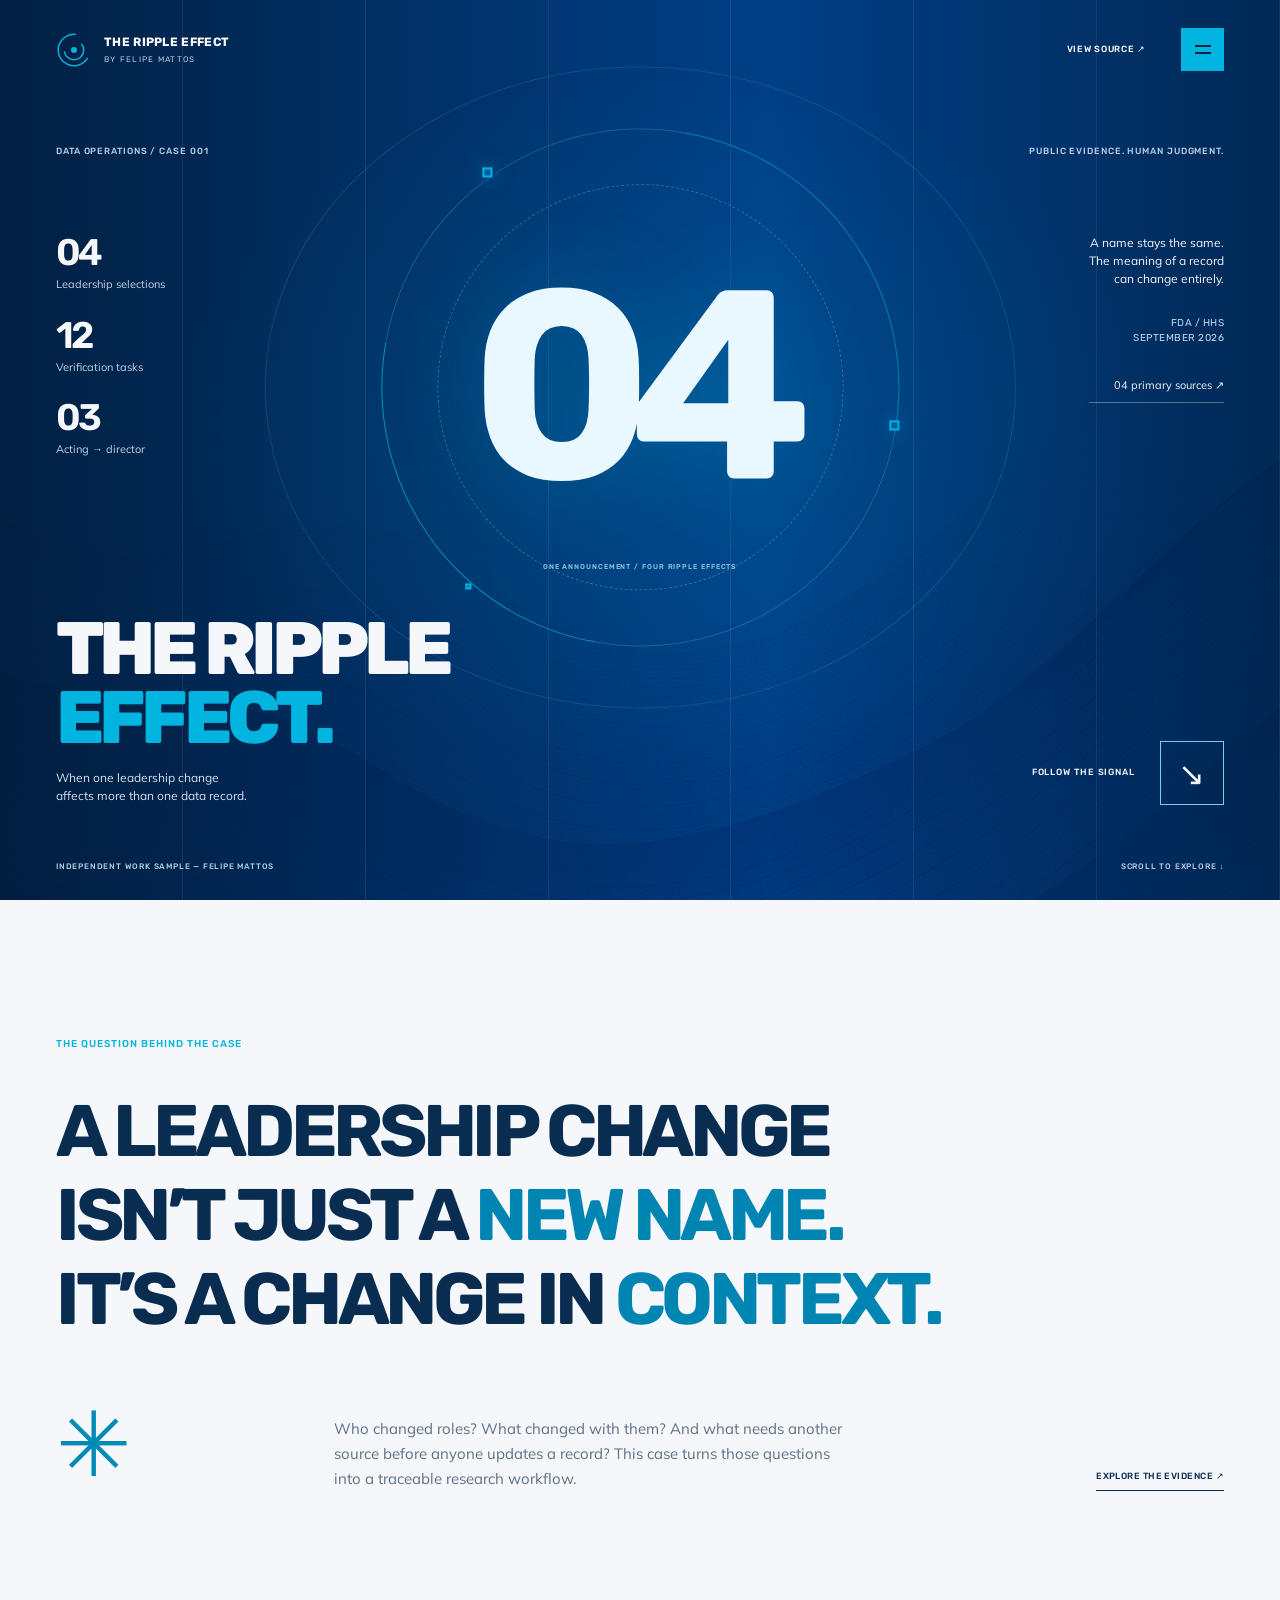
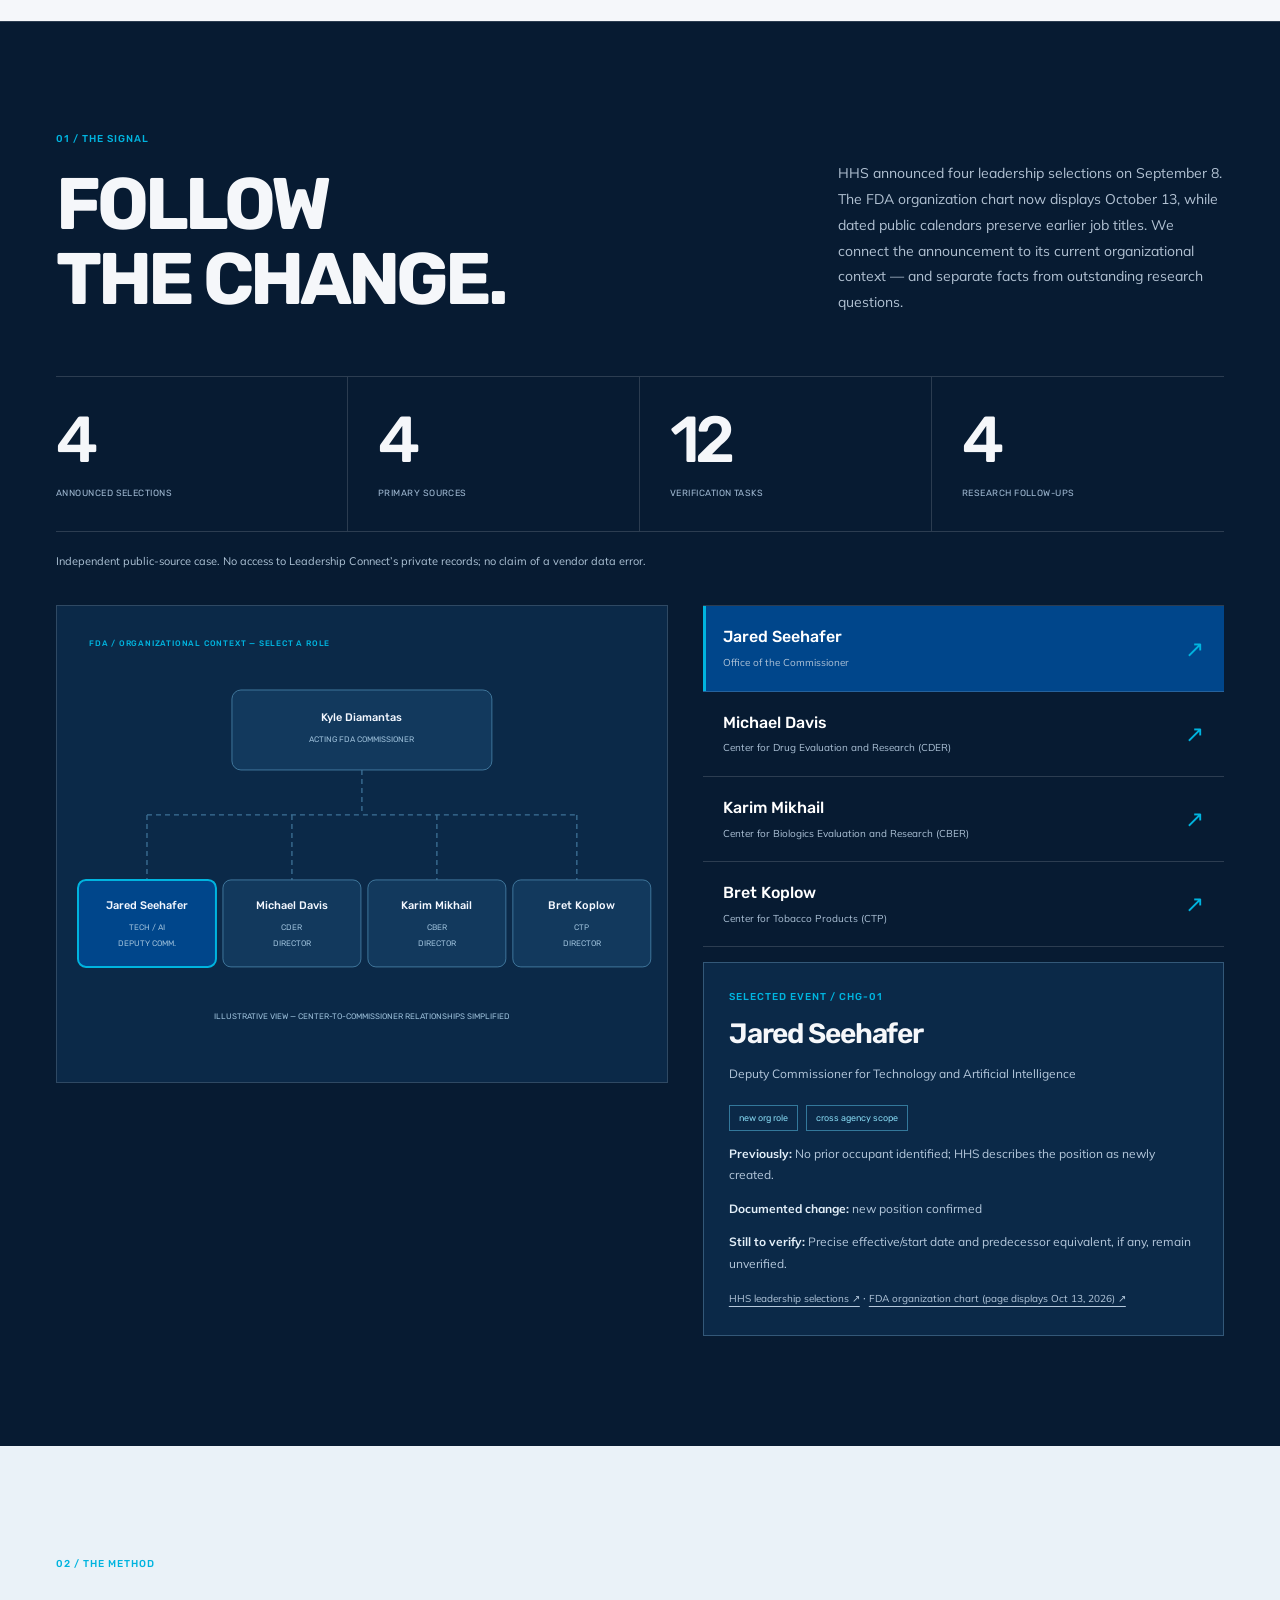
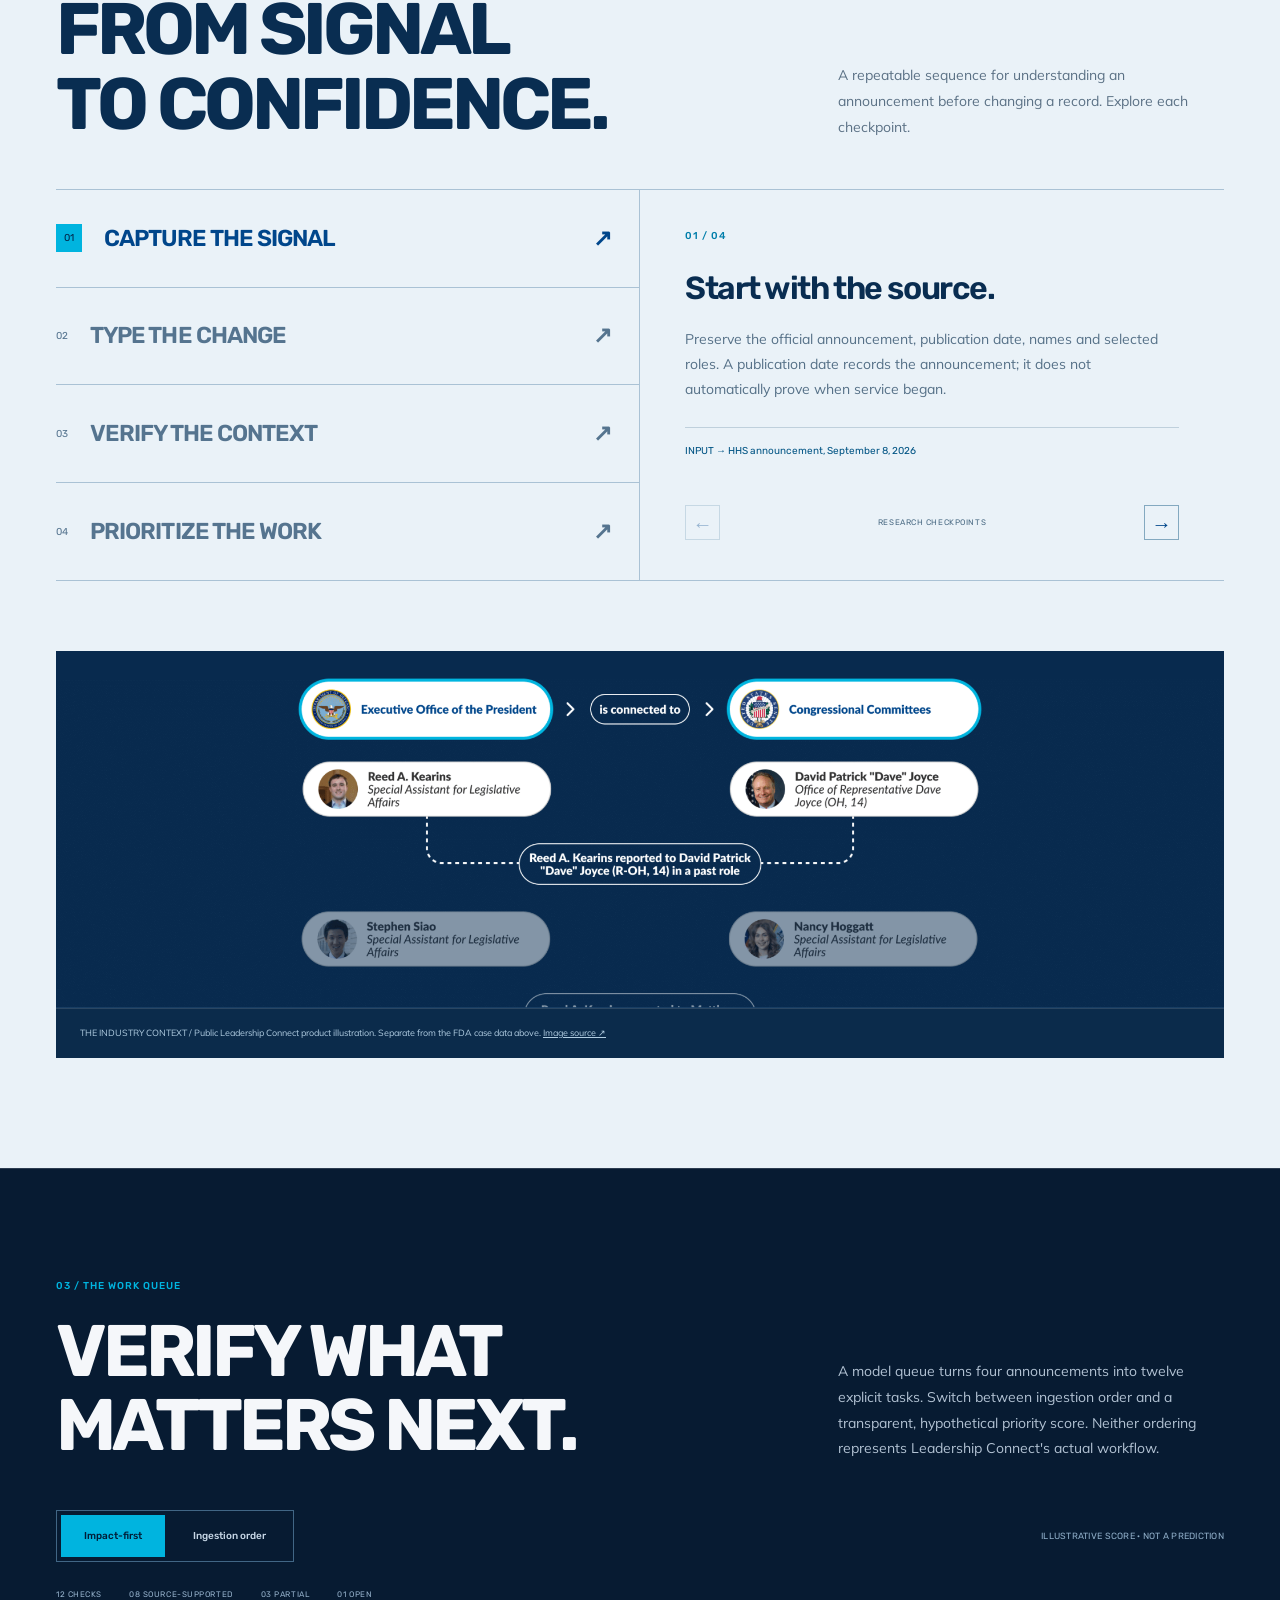
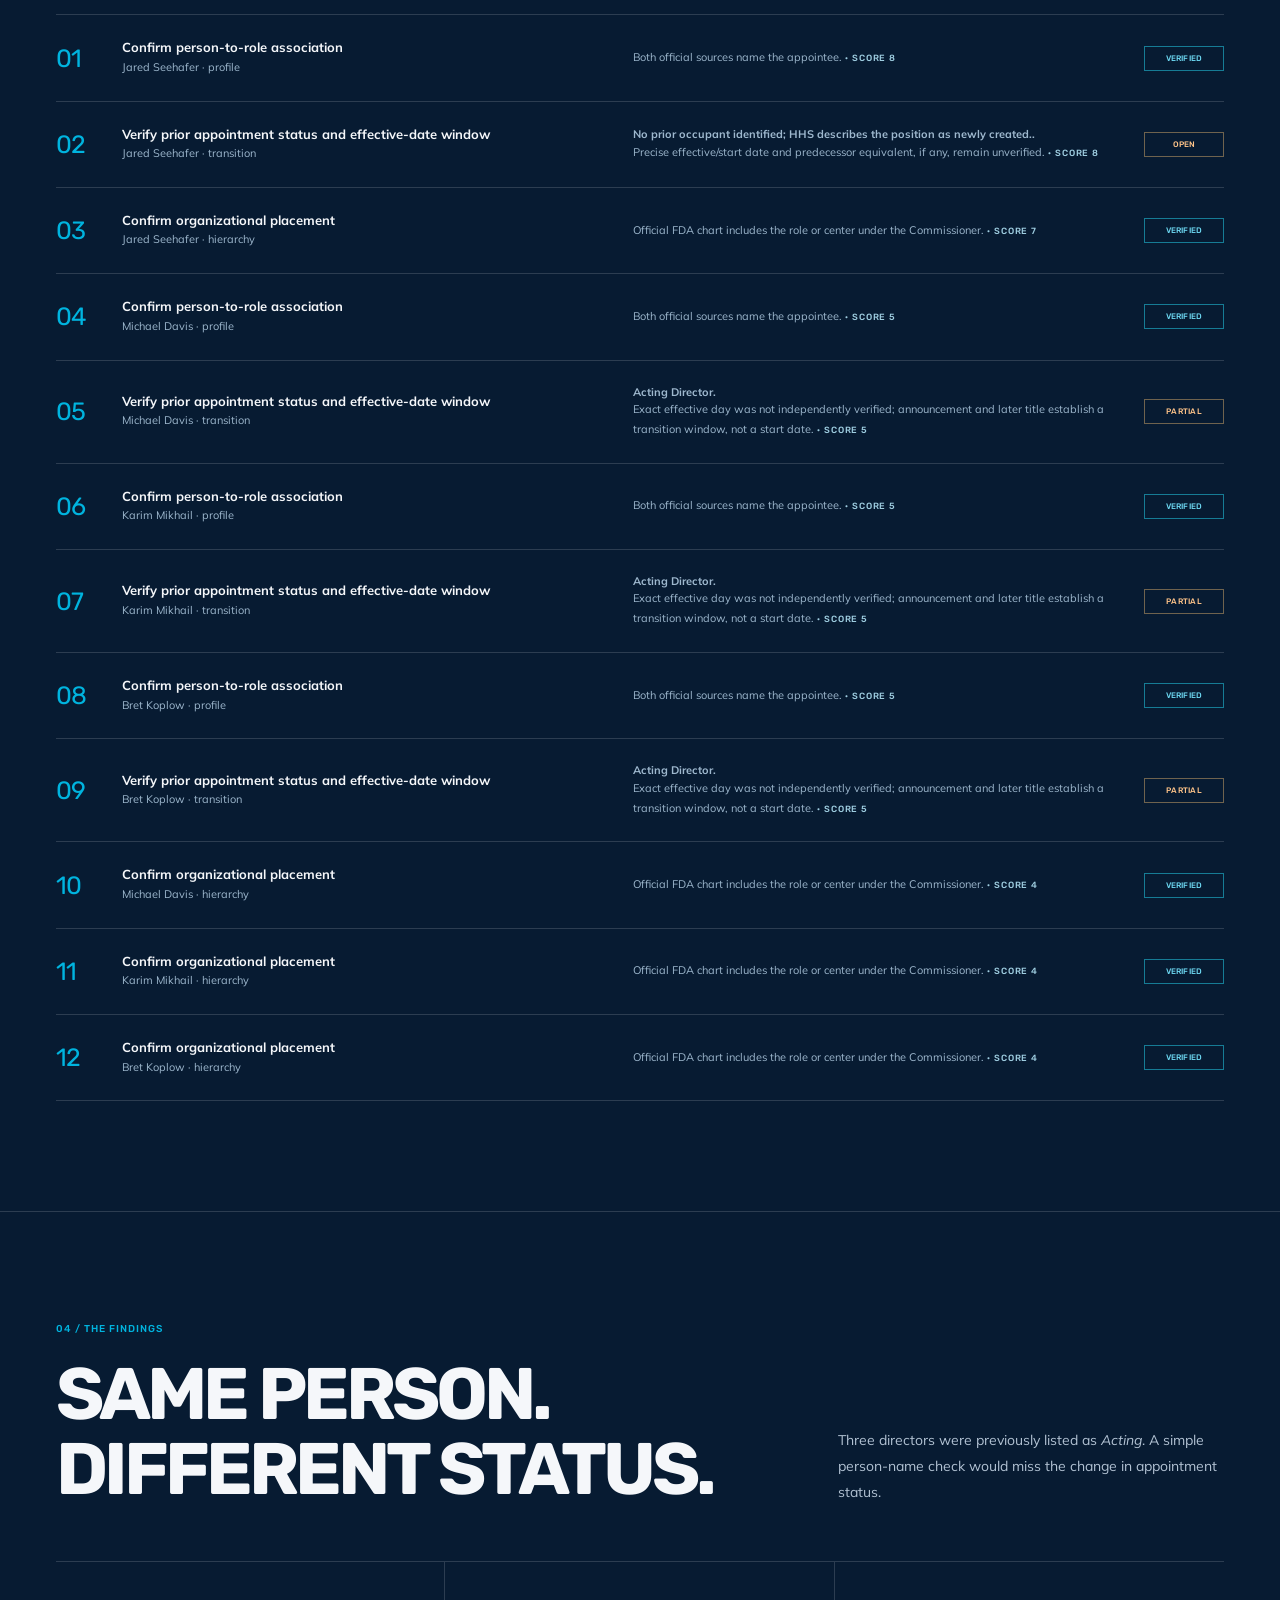
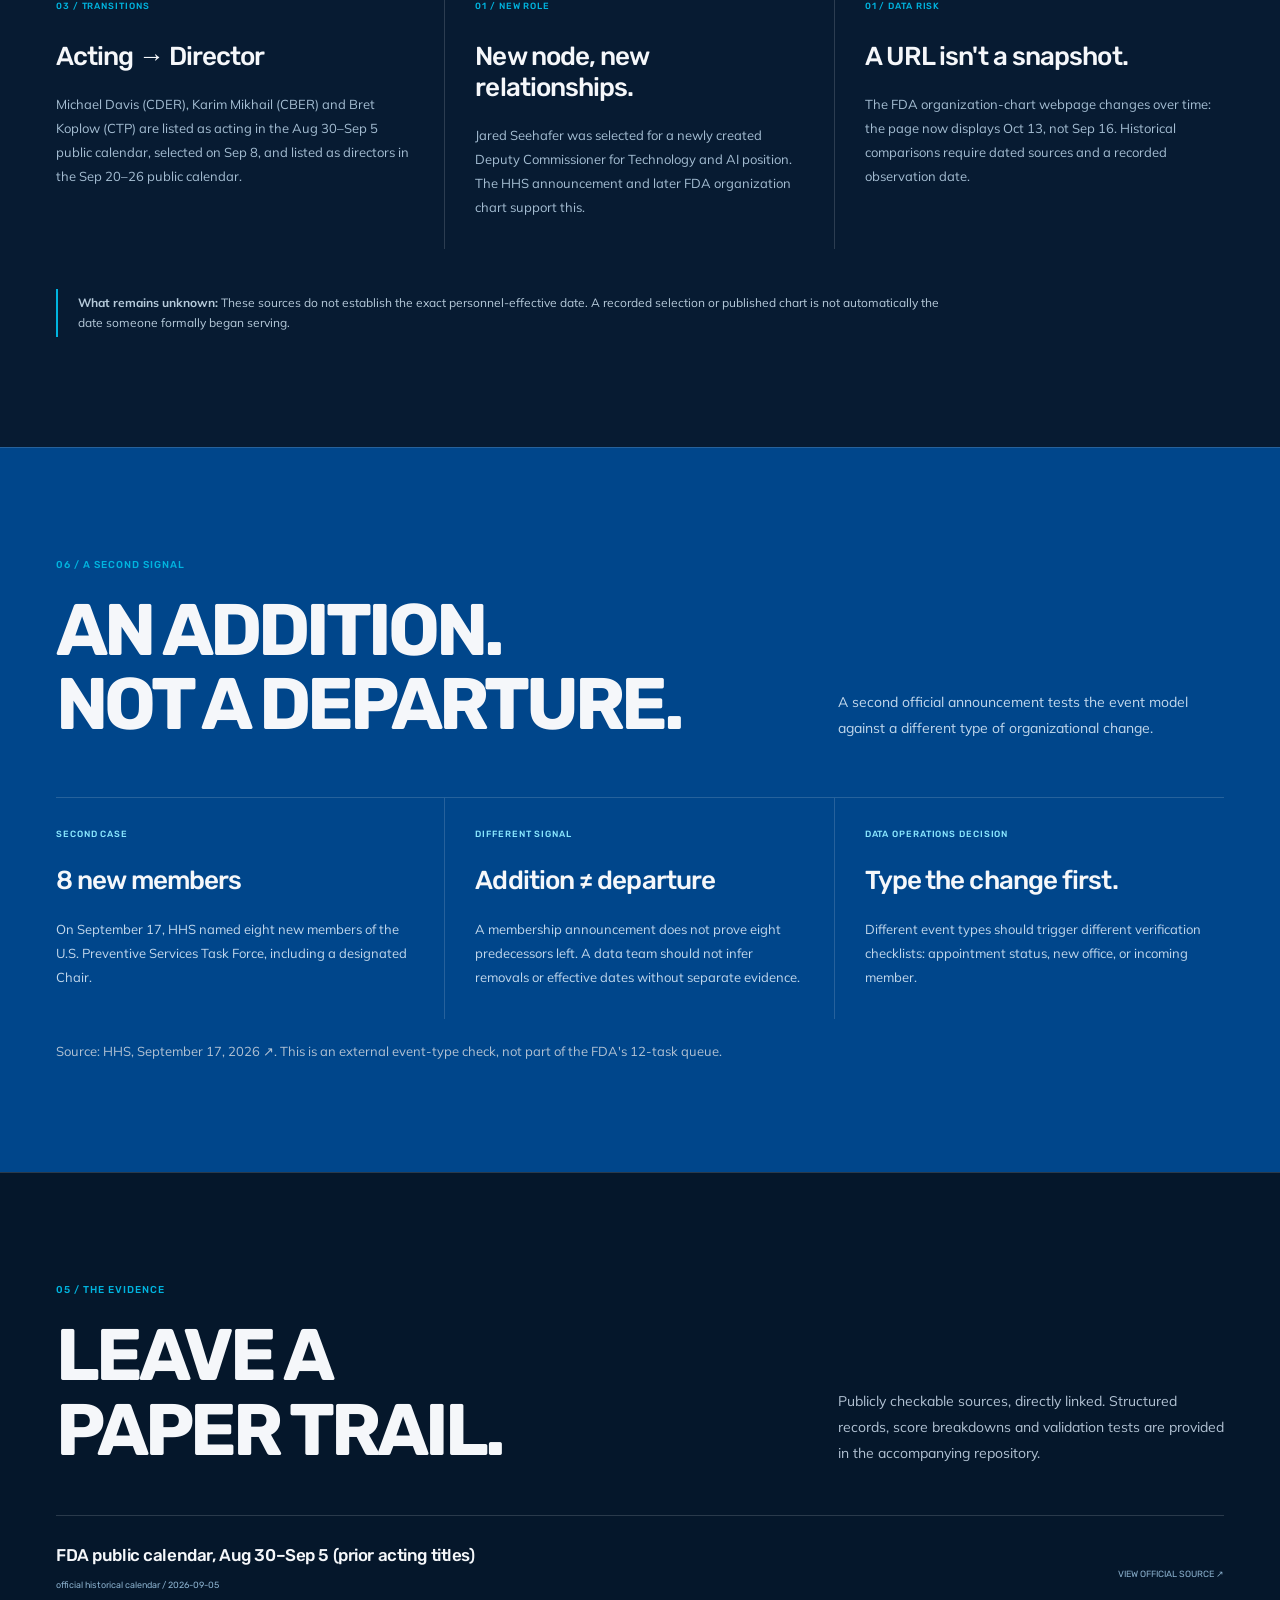
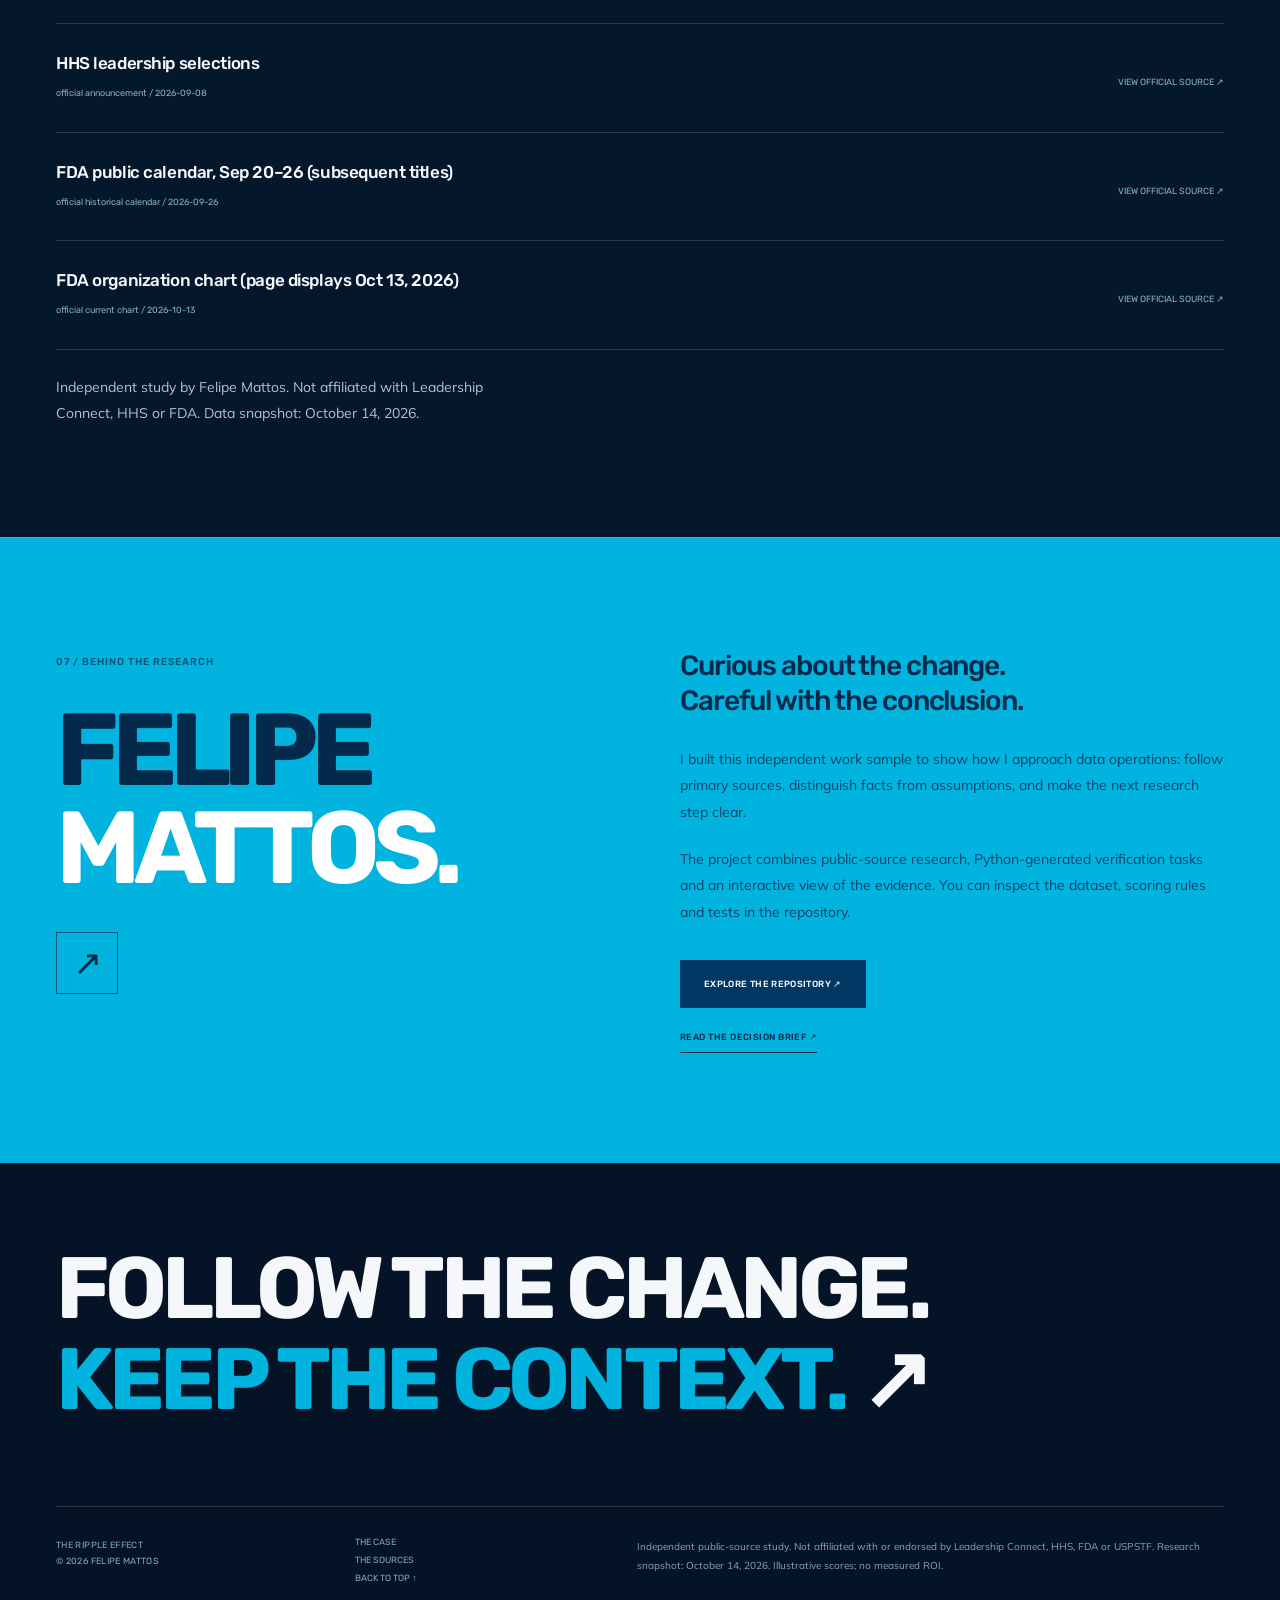
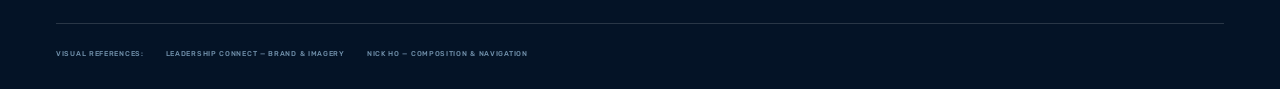
==== commit f7cbc356: "Redesign research portfolio with Leadership Connect branding and immersive chapter navigation" ====
--- a/index.html
+++ b/index.html
@@ -1,38 +1,17 @@
-<!doctype html>
-<html lang="en">
-<head>
-<meta charset="utf-8"><meta name="viewport" content="width=device-width,initial-scale=1">
-<meta name="description" content="A public-source research case on leadership change propagation and verification priorities. Independent study by Felipe Mattos.">
-<title>The Ripple Effect — Leadership Change Intelligence</title>
-<link rel="preconnect" href="https://fonts.googleapis.com"><link rel="preconnect" href="https://fonts.gstatic.com" crossorigin>
-<link href="https://fonts.googleapis.com/css2?family=DM+Mono:wght@400;500&family=DM+Sans:wght@400;500;600;700&family=Manrope:wght@400;500;600;700;800&display=swap" rel="stylesheet">
-<style>
-:root{--bg:#0a1115;--panel:#111c21;--panel2:#16232a;--line:#31434a;--muted:#a3b3b9;--cream:#f4f1e7;--accent:#b7e66b;--amber:#ecc286}*{box-sizing:border-box}html{scroll-behavior:smooth}body{margin:0;background:var(--bg);color:var(--cream);font:15px/1.65 'DM Sans',sans-serif}a{color:inherit}a:hover{color:var(--accent)}button{font:inherit;cursor:pointer}.shell{width:min(1160px,calc(100% - 48px));margin:auto}.mono,small,.eyebrow{font-family:'DM Mono',monospace}.eyebrow{font-size:11px;letter-spacing:.16em;text-transform:uppercase;color:var(--accent)}header{border-bottom:1px solid var(--line);position:sticky;top:0;background:#0a1115e9;backdrop-filter:blur(16px);z-index:20}.top{height:68px;display:flex;justify-content:space-between;align-items:center;gap:20px}.brand{font-size:18px;font-weight:800;letter-spacing:-.07em;text-decoration:none}.brand i{color:var(--accent);font-style:normal}.nav{display:flex;gap:26px;align-items:center}.nav a{font:11px 'DM Mono',monospace;letter-spacing:.05em;color:var(--muted);text-decoration:none}.nav a:hover{color:var(--cream)}.hero{min-height:590px;padding:112px 0 80px;position:relative;overflow:hidden}.hero:before{content:'';position:absolute;inset:-30% -10% auto 52%;height:670px;border-radius:50%;background:radial-gradient(circle,#b7e66b18,transparent 65%);pointer-events:none}.hero h1{font:800 clamp(58px,10vw,128px)/.99 'Manrope',sans-serif;letter-spacing:-.085em;margin:20px 0 25px;max-width:1000px}.hero h1 span{color:var(--accent)}.intro{font-size:20px;max-width:670px;color:#c3d0d2}.meta{display:flex;gap:15px;flex-wrap:wrap;margin-top:35px}.pill{border:1px solid var(--line);padding:8px 12px;border-radius:20px;color:var(--muted);font:11px 'DM Mono',monospace}.pill strong{color:var(--cream)}.section{padding:85px 0;border-top:1px solid var(--line)}.section-head{display:flex;align-items:start;justify-content:space-between;gap:40px;margin-bottom:35px}h2{font:800 clamp(30px,5vw,53px)/1.12 'Manrope',sans-serif;letter-spacing:-.065em;margin:12px 0}.sub{color:var(--muted);max-width:550px}.metric-row{display:grid;grid-template-columns:repeat(4,1fr);gap:12px}.metric{padding:24px;background:var(--panel);border:1px solid var(--line);border-radius:9px}.metric strong{display:block;font:700 46px/1 'Manrope',sans-serif;letter-spacing:-.07em}.metric span{display:block;color:var(--muted);font:11px 'DM Mono',monospace;margin-top:12px}.notice{background:#b7e66b0c;border:1px solid #b7e66b52;padding:18px 23px;border-radius:8px;color:#d5dfca;margin-top:25px}.case-layout{display:grid;grid-template-columns:1.15fr .85fr;gap:16px}.chart{background:var(--panel);border:1px solid var(--line);border-radius:10px;padding:22px;min-height:440px}.chart svg{width:100%;height:auto}.org-node{fill:#1b2c31;stroke:#5b7078;stroke-width:1.5}.org-node.active{fill:#264136;stroke:var(--accent);stroke-width:2}.org-link{stroke:#4e656d;stroke-width:2}.org-text{font:12px 'DM Sans',sans-serif;fill:var(--cream);text-anchor:middle}.org-sub{font:9px 'DM Mono',monospace;fill:#b1c4c4;text-anchor:middle}.org-click{cursor:pointer;outline:none}.org-click:focus-visible .org-node{stroke:#fff;stroke-width:3}.person-list{display:grid;gap:9px}.person{width:100%;display:flex;text-align:left;justify-content:space-between;align-items:center;gap:16px;background:var(--panel);border:1px solid var(--line);color:var(--cream);padding:16px;border-radius:8px}.person.selected{border-color:var(--accent);background:#1b3028}.person small{display:block;color:var(--muted);font-size:10px}.person .arrow{font-size:19px;color:var(--accent)}.detail{background:var(--panel2);border:1px solid var(--line);border-radius:10px;padding:25px;margin-top:14px}.detail h3{font:700 24px/1.2 'Manrope';letter-spacing:-.04em;margin:7px 0}.detail p{color:var(--muted);margin:9px 0}.detail a{font-size:12px;text-decoration:underline;text-underline-offset:4px}.chips{display:flex;flex-wrap:wrap;gap:8px;margin:16px 0}.chip{font:10px 'DM Mono';color:var(--accent);border:1px solid #668448;padding:5px 9px;border-radius:20px}.controls{display:flex;align-items:center;gap:12px;flex-wrap:wrap}.seg{border:1px solid var(--line);background:var(--panel);padding:5px;border-radius:8px;display:flex;gap:5px}.seg button{background:transparent;color:var(--muted);border:0;padding:9px 15px;border-radius:6px;font:12px 'DM Mono'}.seg button[aria-pressed=true]{background:var(--accent);color:#121e15}.queue{display:grid;gap:8px;margin-top:20px}.task{border:1px solid var(--line);background:var(--panel);padding:16px 18px;border-radius:8px;display:grid;grid-template-columns:52px 1.3fr 1fr 100px;align-items:center;gap:15px}.rank{font:700 24px 'Manrope';color:var(--accent)}.task strong{display:block;line-height:1.4}.task .light{font-size:12px;color:var(--muted)}.status{font:10px 'DM Mono';border:1px solid var(--line);padding:6px;border-radius:20px;text-align:center}.status.open{color:var(--amber);border-color:#9c7b48}.status.known{color:var(--accent);border-color:#658447}.method{display:grid;grid-template-columns:repeat(3,1fr);gap:12px}.step{padding:25px;background:var(--panel);border:1px solid var(--line);border-radius:9px}.step .eyebrow{display:block}.step h3{font:700 20px 'Manrope';letter-spacing:-.04em}.step p{color:var(--muted)}.footer{padding:40px 0;color:var(--muted);font-size:13px}.source-list{display:grid;gap:12px}.source{border:1px solid var(--line);border-radius:8px;padding:20px;display:flex;justify-content:space-between;gap:15px;align-items:center}.source span{color:var(--muted);font:11px 'DM Mono'}@media(max-width:800px){.nav{display:none}.hero{padding:78px 0;min-height:0}.metric-row{grid-template-columns:repeat(2,1fr)}.case-layout{grid-template-columns:1fr}.method{grid-template-columns:1fr}.task{grid-template-columns:36px 1fr 75px}.task .reason{grid-column:2/-1}.section-head{display:block}}@media(max-width:500px){.shell{width:min(100% - 30px,1160px)}.hero h1{font-size:57px}.intro{font-size:17px}.metric strong{font-size:34px}.source{align-items:start;flex-direction:column}.task{padding:12px}.chart{padding:8px;min-height:300px}}@media(prefers-reduced-motion:reduce){html{scroll-behavior:auto}}
-.findings-grid{display:grid;grid-template-columns:repeat(3,1fr);gap:15px;margin:24px 0}.finding{border:1px solid var(--line);border-radius:10px;background:var(--panel);padding:23px}.finding h3{font-size:25px;margin:15px 0}.finding p,.source-warning{color:var(--muted);line-height:1.7}.finding .mono{color:var(--accent)}.source-warning{border-left:3px solid var(--amber);padding-left:16px;margin-top:24px}@media(max-width:750px){.findings-grid{grid-template-columns:1fr}}
-</style>
-</head>
-<body><header><div class="shell top"><a href="#top" class="brand">the ripple effect<i>.</i></a><nav class="nav"><a href="#case">01 / CASE</a><a href="#queue">02 / PRIORITIES</a><a href="#method">03 / METHOD</a><a href="#sources">04 / SOURCES</a></nav><span class="eyebrow">Independent research</span></div></header>
-<main id="top">
-<section class="hero shell"><div class="eyebrow">Data operations / case study 001 / FDA leadership</div><h1>One change.<br><span>More than one</span><br>record.</h1><p class="intro">An evidence-led exploration of how a leadership announcement becomes a traceable, prioritized data verification workflow.</p><div class="meta"><span class="pill">SOURCE / <strong>U.S. FDA & HHS</strong></span><span class="pill">PERIOD / <strong>SEPT 2026</strong></span><span class="pill">AUTHOR / <strong>FELIPE MATTOS</strong></span></div></section>
-<section class="section" id="case"><div class="shell"><div class="section-head"><div><div class="eyebrow">01 / The signal</div><h2>A change with a paper trail.</h2></div><p class="sub">HHS announced four leadership selections on September 8. The FDA organization chart now displays October 13, while dated public calendars preserve earlier job titles. We connect the announcement to its current organizational context — and separate facts from outstanding research questions.</p></div><div class="metric-row"><div class="metric"><strong id="m-events">4</strong><span>ANNOUNCED SELECTIONS</span></div><div class="metric"><strong id="m-sources">2</strong><span>PRIMARY SOURCES</span></div><div class="metric"><strong id="m-checks">12</strong><span>VERIFICATION TASKS</span></div><div class="metric"><strong id="m-open">4</strong><span>RESEARCH FOLLOW-UPS</span></div></div><div class="notice"><strong>What this is not:</strong> We did not audit Leadership Connect's private platform or discover an error in its records. This is an independent public-source workflow demonstration, not evidence of a vendor data-quality failure.</div><div class="case-layout" style="margin-top:26px"><div class="chart"><div class="eyebrow">Public organization map / select a node</div><svg viewBox="0 0 580 380" role="img" aria-label="Interactive illustrative FDA organizational graph connecting the Acting Commissioner to four leadership roles identified by HHS"><path class="org-link" d="M290 100 V145 M75 145 H505 M75 145 V210 M220 145 V210 M365 145 V210 M505 145 V210" fill="none"/><rect x="160" y="20" width="260" height="80" rx="9" class="org-node"/><text x="290" y="51" class="org-text">Kyle Diamantas</text><text x="290" y="72" class="org-sub">ACTING FDA COMMISSIONER</text>
-<g class="org-click" tabindex="0" role="button" aria-label="Select Jared Seehafer" data-id="CHG-01"><rect x="6" y="210" width="138" height="87" rx="8" class="org-node active"/><text x="75" y="239" class="org-text">Jared Seehafer</text><text x="75" y="260" class="org-sub">TECH / AI</text><text x="75" y="276" class="org-sub">DEPUTY COMM.</text></g>
-<g class="org-click" tabindex="0" role="button" aria-label="Select Michael Davis" data-id="CHG-02"><rect x="151" y="210" width="138" height="87" rx="8" class="org-node"/><text x="220" y="239" class="org-text">Michael Davis</text><text x="220" y="260" class="org-sub">CDER</text><text x="220" y="276" class="org-sub">DIRECTOR</text></g>
-<g class="org-click" tabindex="0" role="button" aria-label="Select Karim Mikhail" data-id="CHG-03"><rect x="296" y="210" width="138" height="87" rx="8" class="org-node"/><text x="365" y="239" class="org-text">Karim Mikhail</text><text x="365" y="260" class="org-sub">CBER</text><text x="365" y="276" class="org-sub">DIRECTOR</text></g>
-<g class="org-click" tabindex="0" role="button" aria-label="Select Bret Koplow" data-id="CHG-04"><rect x="441" y="210" width="138" height="87" rx="8" class="org-node"/><text x="510" y="239" class="org-text">Bret Koplow</text><text x="510" y="260" class="org-sub">CTP</text><text x="510" y="276" class="org-sub">DIRECTOR</text></g>
-<text x="290" y="349" class="org-sub">ILLUSTRATIVE VIEW — CENTER-TO-COMMISSIONER RELATIONSHIPS SIMPLIFIED</text></svg></div><div><div id="person-list" class="person-list" aria-label="Select a leader"></div><div class="detail" id="detail" aria-live="polite"></div></div></div></div></section>
-<section class="section" id="queue"><div class="shell"><div class="section-head"><div><div class="eyebrow">02 / The decision</div><h2>What do you verify first?</h2></div><p class="sub">A model queue turns four announcements into twelve explicit tasks. Switch between ingestion order and a transparent, hypothetical priority score. Neither ordering represents Leadership Connect's actual workflow.</p></div><div class="controls"><div class="seg"><button id="btn-priority" type="button" aria-pressed="true">Impact-first</button><button id="btn-fifo" type="button" aria-pressed="false">Ingestion order</button></div><span class="pill" id="queue-label">ILLUSTRATIVE SCORE · NOT A PREDICTION</span></div><div id="task-queue" class="queue" aria-live="polite"></div></div></section>
-<section class="section" id="method"><div class="shell"><div class="section-head"><div><div class="eyebrow">03 / How it works</div><h2>Trace the claim. Then the work.</h2></div><p class="sub">The aim isn't automation for its own sake. It's a repeatable way for an analyst to explain what changed, what is known, what is missing, and why the next check matters.</p></div><div class="method"><div class="step"><span class="eyebrow">01 / Capture</span><h3>Source-first records</h3><p>Extract names and role selections from the dated HHS announcement. Retain direct official links and publication dates for every change.</p></div><div class="step"><span class="eyebrow">02 / Verify</span><h3>Separate evidence from assumptions</h3><p>Cross-check names and current organizational placement against the FDA's September chart. Flag predecessor history and effective-date details for research instead of guessing.</p></div><div class="step"><span class="eyebrow">03 / Prioritize</span><h3>Explain every score</h3><p>Apply a documented heuristic that considers the type of task, hypothesized organizational impact and evidence gaps. No unvalidated claims of time saved.</p></div></div><div class="notice"><strong>What would make this operationally useful?</strong> Historical snapshots, true dependency edges, reviewer effort estimates, client-criticality signals and outcomes of completed reviews. This small case shows a possible method, not a validated production prioritization system.</div></div></section>
-<section class="section" id="findings"><div class="shell"><div class="section-head"><div><div class="eyebrow">04 / Historical evidence</div><h2>The title changed.<br>The person didn't.</h2></div><p class="sub">Three directors were previously listed as <em>Acting</em>. A simple person-name check would miss the change in appointment status.</p></div><div class="findings-grid"><article class="finding"><span class="mono">03 / TRANSITIONS</span><h3>Acting → Director</h3><p>Michael Davis (CDER), Karim Mikhail (CBER) and Bret Koplow (CTP) are listed as acting in the Aug 30–Sep 5 public calendar, selected on Sep 8, and listed as directors in the Sep 20–26 public calendar.</p></article><article class="finding"><span class="mono">01 / NEW ROLE</span><h3>New node, new relationships.</h3><p>Jared Seehafer was selected for a newly created Deputy Commissioner for Technology and AI position. The HHS announcement and later FDA organization chart support this.</p></article><article class="finding"><span class="mono">01 / DATA RISK</span><h3>A URL isn't a snapshot.</h3><p>The FDA organization-chart webpage changes over time: the page now displays Oct 13, not Sep 16. Historical comparisons require dated sources and a recorded observation date.</p></article></div><p class="source-warning"><strong>What remains unknown:</strong> These sources do not establish the exact personnel-effective date. A recorded selection or published chart is not automatically the date someone formally began serving.</p></div></section><section class="section" id="sources"><div class="shell"><div class="section-head"><div><div class="eyebrow">04 / Evidence</div><h2>Every claim has a source.</h2></div><p class="sub">Publicly checkable sources, directly linked. Structured records, score breakdowns and validation tests are provided in the accompanying repository.</p></div><div id="source-list" class="source-list"></div><p class="sub" style="margin-top:25px">Independent study by <a href="https://www.linkedin.com/in/felipervm/">Felipe Mattos</a>. Not affiliated with Leadership Connect, HHS or FDA. Data snapshot: October 14, 2026.</p></div></section>
-<section class="section" id="validation"><div class="shell"><div class="section-head"><div><div class="eyebrow">05 / Outside the FDA</div><h2>Not every appointment<br>is a replacement.</h2></div><p class="section-intro">A second official announcement tests the event model against a different type of organizational change.</p></div><div class="findings-grid"><div class="finding"><div class="eyebrow">SECOND CASE</div><h3>8 new members</h3><p>On September 17, HHS named eight new members of the U.S. Preventive Services Task Force, including a designated Chair.</p></div><div class="finding"><div class="eyebrow">DIFFERENT SIGNAL</div><h3>Addition ≠ departure</h3><p>A membership announcement does not prove eight predecessors left. A data team should not infer removals or effective dates without separate evidence.</p></div><div class="finding"><div class="eyebrow">DATA OPERATIONS DECISION</div><h3>Type the change first.</h3><p>Different event types should trigger different verification checklists: appointment status, new office, or incoming member.</p></div></div><p style="font-size:13px;color:var(--muted);margin-top:22px">Source: <a href="https://www.hhs.gov/press-room/secretary-kennedy-announces-new-us-preventive-services-task-force-members.html" target="_blank" rel="noopener noreferrer">HHS, September 17, 2026 ↗</a>. This is an external event-type check, not part of the FDA's 12-task queue.</p></div></section>
-</main><footer class="footer"><div class="shell">THE RIPPLE EFFECT / PUBLIC-SOURCE STUDY / © 2026 FELIPE MATTOS</div></footer>
-<script type="application/json" id="embedded-case">{"case": {"case_id": "fda-sept-2026", "as_of": "2026-10-14", "agency": "U.S. Food and Drug Administration", "sources": [{"id": "FDA-AUG30", "kind": "official_historical_calendar", "label": "FDA public calendar, Aug 30–Sep 5 (prior acting titles)", "date": "2026-09-05", "url": "https://www.fda.gov/news-events/public-calendar-meetings-fda-officials/public-calendar-august-30-september-5-2026", "note": "Archived week-specific record, lists Davis, Mikhail, Koplow as acting directors."}, {"id": "HHS-SEP08", "kind": "official_announcement", "label": "HHS leadership selections", "date": "2026-09-08", "url": "https://www.hhs.gov/press-room/hhs-announces-key-fda-leadership-selections.html"}, {"id": "FDA-SEP20", "kind": "official_historical_calendar", "label": "FDA public calendar, Sep 20–26 (subsequent titles)", "date": "2026-09-26", "url": "https://www.fda.gov/news-events/public-calendar-meetings-fda-officials/public-calendar-september-20-26-2026", "note": "Week-specific record, lists directors without acting designation."}, {"id": "FDA-OCT13", "kind": "official_current_chart", "label": "FDA organization chart (page displays Oct 13, 2026)", "date": "2026-10-13", "url": "https://www.fda.gov/about-fda/fda-organization-charts/fda-overview-organization-chart-text-version", "note": "LIVING WEBPAGE: the chart URL updates; page date must be checked again if revisited."}], "reporting_manager": {"id": "FDA-COMMISSIONER", "name": "Kyle Diamantas", "role": "Acting Commissioner of Food and Drugs", "evidence": ["FDA-AUG30"], "note": "Official FDA calendar identifies the Acting Commissioner; edges in the visualization are illustrative rather than independently validated direct reporting lines."}, "changes": [{"id": "CHG-01", "person": "Jared Seehafer", "role": "Deputy Commissioner for Technology and Artificial Intelligence", "unit": "Office of the Commissioner", "type": "new_role", "evidence": ["HHS-SEP08", "FDA-OCT13"], "relationships": ["organizational placement shown in FDA overview; direct reporting edge not independently verified"], "risk_tags": ["new_org_role", "cross_agency_scope"], "customer_relevance": 3, "prior_status": "No prior occupant identified; HHS describes the position as newly created.", "transition_status": "new_position_confirmed", "transition_evidence": ["HHS-SEP08"], "unresolved": "Precise effective/start date and predecessor equivalent, if any, remain unverified."}, {"id": "CHG-02", "person": "Michael Davis", "role": "Director, Center for Drug Evaluation and Research", "unit": "Center for Drug Evaluation and Research (CDER)", "type": "leadership_selection", "evidence": ["HHS-SEP08", "FDA-OCT13"], "relationships": ["organizational placement shown in FDA overview; direct reporting edge not independently verified"], "risk_tags": ["center_leadership"], "customer_relevance": 2, "prior_status": "Acting Director", "transition_status": "acting_to_director_confirmed", "transition_evidence": ["FDA-AUG30", "HHS-SEP08", "FDA-SEP20"], "unresolved": "Exact effective day was not independently verified; announcement and later title establish a transition window, not a start date."}, {"id": "CHG-03", "person": "Karim Mikhail", "role": "Director, Center for Biologics Evaluation and Research", "unit": "Center for Biologics Evaluation and Research (CBER)", "type": "leadership_selection", "evidence": ["HHS-SEP08", "FDA-OCT13"], "relationships": ["organizational placement shown in FDA overview; direct reporting edge not independently verified"], "risk_tags": ["center_leadership"], "customer_relevance": 2, "prior_status": "Acting Director", "transition_status": "acting_to_director_confirmed", "transition_evidence": ["FDA-AUG30", "HHS-SEP08", "FDA-SEP20"], "unresolved": "Exact effective day was not independently verified; announcement and later title establish a transition window, not a start date."}, {"id": "CHG-04", "person": "Bret Koplow", "role": "Director, Center for Tobacco Products", "unit": "Center for Tobacco Products (CTP)", "type": "leadership_selection", "evidence": ["HHS-SEP08", "FDA-OCT13"], "relationships": ["organizational placement shown in FDA overview; direct reporting edge not independently verified"], "risk_tags": ["center_leadership"], "customer_relevance": 2, "prior_status": "Acting Director", "transition_status": "acting_to_director_confirmed", "transition_evidence": ["FDA-AUG30", "HHS-SEP08", "FDA-SEP20"], "unresolved": "Exact effective day was not independently verified; announcement and later title establish a transition window, not a start date."}], "research_finding": "Three Acting Director → Director title changes supported by dated FDA calendars and the HHS announcement; one newly created Deputy Commissioner role. Exact personnel-effective dates not established.", "source_caveat": "The organizational chart is a living page. The original v1 attributed a September 16 chart snapshot to a URL that now displays October 13. This version avoids treating that URL as a fixed archived snapshot."}, "tasks": [{"id": "CHG-01-PROFILE", "event_id": "CHG-01", "kind": "profile", "title": "Confirm person-to-role association", "person": "Jared Seehafer", "status": "confirmed", "why": "Both official sources name the appointee.", "research_note": "", "score": 8, "source_ids": ["HHS-SEP08", "FDA-OCT13"], "score_factors": {"task_weight": 4, "impact_assumption": 3, "evidence_gap": 0, "new_role_flag": 1}, "rank_priority": 1, "rank_fifo": 1}, {"id": "CHG-01-HIERARCHY", "event_id": "CHG-01", "kind": "hierarchy", "title": "Confirm organizational placement", "person": "Jared Seehafer", "status": "confirmed", "why": "Official FDA chart includes the role or center under the Commissioner.", "research_note": "", "score": 7, "source_ids": ["HHS-SEP08", "FDA-OCT13"], "score_factors": {"task_weight": 3, "impact_assumption": 3, "evidence_gap": 0, "new_role_flag": 1}, "rank_priority": 3, "rank_fifo": 2}, {"id": "CHG-01-TRANSITION", "event_id": "CHG-01", "kind": "transition", "title": "Verify prior appointment status and effective-date window", "person": "Jared Seehafer", "status": "needs_research", "why": "Precise effective/start date and predecessor equivalent, if any, remain unverified.", "research_note": "No prior occupant identified; HHS describes the position as newly created.", "score": 8, "source_ids": ["HHS-SEP08"], "score_factors": {"task_weight": 2, "impact_assumption": 3, "evidence_gap": 2, "new_role_flag": 1}, "rank_priority": 2, "rank_fifo": 3}, {"id": "CHG-02-PROFILE", "event_id": "CHG-02", "kind": "profile", "title": "Confirm person-to-role association", "person": "Michael Davis", "status": "confirmed", "why": "Both official sources name the appointee.", "research_note": "", "score": 5, "source_ids": ["HHS-SEP08", "FDA-OCT13"], "score_factors": {"task_weight": 4, "impact_assumption": 1, "evidence_gap": 0, "new_role_flag": 0}, "rank_priority": 4, "rank_fifo": 4}, {"id": "CHG-02-HIERARCHY", "event_id": "CHG-02", "kind": "hierarchy", "title": "Confirm organizational placement", "person": "Michael Davis", "status": "confirmed", "why": "Official FDA chart includes the role or center under the Commissioner.", "research_note": "", "score": 4, "source_ids": ["HHS-SEP08", "FDA-OCT13"], "score_factors": {"task_weight": 3, "impact_assumption": 1, "evidence_gap": 0, "new_role_flag": 0}, "rank_priority": 10, "rank_fifo": 5}, {"id": "CHG-02-TRANSITION", "event_id": "CHG-02", "kind": "transition", "title": "Verify prior appointment status and effective-date window", "person": "Michael Davis", "status": "partial", "why": "Exact effective day was not independently verified; announcement and later title establish a transition window, not a start date.", "research_note": "Acting Director", "score": 5, "source_ids": ["FDA-AUG30", "HHS-SEP08", "FDA-SEP20"], "score_factors": {"task_weight": 2, "impact_assumption": 1, "evidence_gap": 2, "new_role_flag": 0}, "rank_priority": 5, "rank_fifo": 6}, {"id": "CHG-03-PROFILE", "event_id": "CHG-03", "kind": "profile", "title": "Confirm person-to-role association", "person": "Karim Mikhail", "status": "confirmed", "why": "Both official sources name the appointee.", "research_note": "", "score": 5, "source_ids": ["HHS-SEP08", "FDA-OCT13"], "score_factors": {"task_weight": 4, "impact_assumption": 1, "evidence_gap": 0, "new_role_flag": 0}, "rank_priority": 6, "rank_fifo": 7}, {"id": "CHG-03-HIERARCHY", "event_id": "CHG-03", "kind": "hierarchy", "title": "Confirm organizational placement", "person": "Karim Mikhail", "status": "confirmed", "why": "Official FDA chart includes the role or center under the Commissioner.", "research_note": "", "score": 4, "source_ids": ["HHS-SEP08", "FDA-OCT13"], "score_factors": {"task_weight": 3, "impact_assumption": 1, "evidence_gap": 0, "new_role_flag": 0}, "rank_priority": 11, "rank_fifo": 8}, {"id": "CHG-03-TRANSITION", "event_id": "CHG-03", "kind": "transition", "title": "Verify prior appointment status and effective-date window", "person": "Karim Mikhail", "status": "partial", "why": "Exact effective day was not independently verified; announcement and later title establish a transition window, not a start date.", "research_note": "Acting Director", "score": 5, "source_ids": ["FDA-AUG30", "HHS-SEP08", "FDA-SEP20"], "score_factors": {"task_weight": 2, "impact_assumption": 1, "evidence_gap": 2, "new_role_flag": 0}, "rank_priority": 7, "rank_fifo": 9}, {"id": "CHG-04-PROFILE", "event_id": "CHG-04", "kind": "profile", "title": "Confirm person-to-role association", "person": "Bret Koplow", "status": "confirmed", "why": "Both official sources name the appointee.", "research_note": "", "score": 5, "source_ids": ["HHS-SEP08", "FDA-OCT13"], "score_factors": {"task_weight": 4, "impact_assumption": 1, "evidence_gap": 0, "new_role_flag": 0}, "rank_priority": 8, "rank_fifo": 10}, {"id": "CHG-04-HIERARCHY", "event_id": "CHG-04", "kind": "hierarchy", "title": "Confirm organizational placement", "person": "Bret Koplow", "status": "confirmed", "why": "Official FDA chart includes the role or center under the Commissioner.", "research_note": "", "score": 4, "source_ids": ["HHS-SEP08", "FDA-OCT13"], "score_factors": {"task_weight": 3, "impact_assumption": 1, "evidence_gap": 0, "new_role_flag": 0}, "rank_priority": 12, "rank_fifo": 11}, {"id": "CHG-04-TRANSITION", "event_id": "CHG-04", "kind": "transition", "title": "Verify prior appointment status and effective-date window", "person": "Bret Koplow", "status": "partial", "why": "Exact effective day was not independently verified; announcement and later title establish a transition window, not a start date.", "research_note": "Acting Director", "score": 5, "source_ids": ["FDA-AUG30", "HHS-SEP08", "FDA-SEP20"], "score_factors": {"task_weight": 2, "impact_assumption": 1, "evidence_gap": 2, "new_role_flag": 0}, "rank_priority": 9, "rank_fifo": 12}], "summary": {"official_sources": 4, "announced_selections": 4, "verification_tasks": 12, "source_supported_checks": 8, "open_research_tasks": 1, "partial_checks": 3, "documented_transition_patterns": 3}, "disclaimer": "Public-source exercise. No access to Leadership Connect data, no inferred defects, no verified internal ROI.", "method": "Scores are illustrative editorial priorities, not an empirically validated risk model."}</script>
-<script>
-let model=null,selected='CHG-01',ordering='priority';
-const $=id=>document.getElementById(id);
-const esc=s=>String(s).replace(/[&<>"']/g,c=>({'&':'&amp;','<':'&lt;','>':'&gt;','"':'&quot;',"'":'&#39;'}[c]));
-function displayPeople(){const cs=model.case.changes;$('person-list').innerHTML=cs.map((e,i)=>`<button type="button" class="person ${e.id===selected?'selected':''}" data-event="${e.id}"><span><strong>${esc(e.person)}</strong><small>${esc(e.unit)}</small></span><span class="arrow">↗</span></button>`).join('');document.querySelectorAll('[data-event]').forEach(b=>b.addEventListener('click',()=>select(b.dataset.event)));document.querySelectorAll('.org-click').forEach(g=>g.querySelector('.org-node').classList.toggle('active',g.dataset.id===selected));const e=cs.find(x=>x.id===selected);let sourceList=[...new Set([...e.evidence,...e.transition_evidence])].map(id=>model.case.sources.find(s=>s.id===id)).filter(Boolean);$('detail').innerHTML=`<div class="eyebrow">Selected event / ${esc(e.id)}</div><h3>${esc(e.person)}</h3><p>${esc(e.role)}</p><div class="chips">${e.risk_tags.map(x=>`<span class="chip">${esc(x.replaceAll('_',' '))}</span>`).join('')}</div><p><strong>Previously:</strong> ${esc(e.prior_status)}</p><p><strong>Documented change:</strong> ${esc(e.transition_status.replaceAll("_"," "))}</p><p><strong>Still to verify:</strong> ${esc(e.unresolved)}</p><p>${sourceList.map(s=>`<a href="${s.url}" target="_blank" rel="noopener noreferrer">${esc(s.label)} ↗</a>`).join(' · ')}</p>`;}
-function select(id){selected=id;displayPeople();}
-function displayQueue(){let ts=[...model.tasks].sort((a,b)=>ordering==='priority'?a.rank_priority-b.rank_priority:a.rank_fifo-b.rank_fifo);$('task-queue').innerHTML=ts.map((t,i)=>`<article class="task"><div class="rank">${String(i+1).padStart(2,'0')}</div><div><strong>${esc(t.title)}</strong><div class="light">${esc(t.person)} · ${esc(t.kind)}</div></div><div class="reason light">${t.research_note?`<strong>${esc(t.research_note)}.</strong> `:''}${esc(t.why)} <span class="mono">${ordering==='priority'?`· score ${t.score}`:''}</span></div><div class="status ${t.status==='confirmed'?'known':'open'}">${t.status==='confirmed'?'VERIFIED':t.status==='partial'?'PARTIAL':'OPEN'}</div></article>`).join('');$('btn-priority').setAttribute('aria-pressed',String(ordering==='priority'));$('btn-fifo').setAttribute('aria-pressed',String(ordering==='fifo'));$('queue-label').textContent=ordering==='priority'?'ILLUSTRATIVE SCORE · NOT A PREDICTION':'INGESTION ORDER · NOT A BASELINE MEASUREMENT';}
-function init(m){model=m;const s=m.summary;$('m-events').textContent=s.announced_selections;$('m-sources').textContent=s.official_sources;$('m-checks').textContent=s.verification_tasks;$('m-open').textContent=s.open_research_tasks+s.partial_checks;$('source-list').innerHTML=m.case.sources.map(s=>`<a class="source" href="${s.url}" target="_blank" rel="noopener noreferrer"><div><strong>${esc(s.label)}</strong><br><span>${esc(s.kind.replaceAll('_',' '))} / ${esc(s.date)}</span></div><span>VIEW OFFICIAL SOURCE ↗</span></a>`).join('');displayPeople();displayQueue();document.querySelectorAll('.org-click').forEach(g=>{g.addEventListener('click',()=>select(g.dataset.id));g.addEventListener('keydown',e=>{if(e.key==='Enter'||e.key===' '){e.preventDefault();select(g.dataset.id)}})});$('btn-priority').addEventListener('click',()=>{ordering='priority';displayQueue()});$('btn-fifo').addEventListener('click',()=>{ordering='fifo';displayQueue()})}
-try { init(JSON.parse($('embedded-case').textContent)); } catch(e) { $('person-list').textContent='Dataset unavailable. See case.json and the README.'; $('task-queue').textContent=e.message; }
-</script></body></html>+<!doctype html>
+<html lang="en"><head><meta charset="utf-8"><meta name="viewport" content="width=device-width,initial-scale=1"><meta name="theme-color" content="#00468b"><meta name="description" content="The Ripple Effect: Felipe Mattos’s independent leadership change intelligence case. Explore public evidence, organizational context and a transparent verification workflow."><title>The Ripple Effect — Leadership Change Intelligence | Felipe Mattos</title><link rel="preconnect" href="https://fonts.googleapis.com"><link rel="preconnect" href="https://fonts.gstatic.com" crossorigin><link href="https://fonts.googleapis.com/css2?family=Rubik:wght@400;500;600;700;800;900&family=Mulish:wght@400;500;600;700&display=swap" rel="stylesheet"><link rel="stylesheet" href="site/styles.css"><script src="site/app.js" defer></script></head><body>
+<a class="skip" href="#case">Skip to the interactive case</a><div class="reading-progress" aria-hidden="true"></div>
+<header class="site-header"><a class="brand" href="#top" aria-label="The Ripple Effect, back to start"><svg viewBox="0 0 48 48" aria-hidden="true"><circle cx="24" cy="24" r="4" fill="currentColor"/><circle cx="24" cy="24" r="13" fill="none" stroke="currentColor" stroke-width="2" stroke-dasharray="48 34" transform="rotate(-40 24 24)"/><circle cx="24" cy="24" r="21" fill="none" stroke="currentColor" stroke-width="2" stroke-dasharray="90 42" transform="rotate(30 24 24)"/></svg><span>THE RIPPLE EFFECT<small>BY FELIPE MATTOS</small></span></a><div class="header-right"><a href="https://github.com/felipervm/leadership-change-intelligence" target="_blank" rel="noopener" class="header-source">VIEW SOURCE ↗</a><button type="button" class="menu-toggle" aria-label="Open navigation" aria-expanded="false" aria-controls="site-menu"><span></span><span></span></button></div></header>
+<dialog id="site-menu" class="menu-overlay" aria-label="Site navigation"><a href="#top" class="menu-brand" aria-label="The Ripple Effect, back to start">THE RIPPLE EFFECT<span>INDEPENDENT RESEARCH / FELIPE MATTOS</span></a><div class="menu-inner"><p class="eyebrow">EXPLORE THE CASE</p><nav aria-label="Main navigation"><a href="#case"><small>01</small>THE SIGNAL<span>↗</span></a><a href="#method"><small>02</small>THE METHOD<span>↗</span></a><a href="#queue"><small>03</small>THE QUEUE<span>↗</span></a><a href="#sources"><small>04</small>THE EVIDENCE<span>↗</span></a><a href="#about"><small>05</small>THE ANALYST<span>↗</span></a></nav><div class="menu-foot"><span>INDEPENDENT RESEARCH / 2026</span><a href="https://www.linkedin.com/in/felipervm/" target="_blank" rel="noopener">LINKEDIN ↗</a></div></div></dialog>
+<main id="top"><section class="hero" aria-labelledby="hero-title"><div class="hero-bg" aria-hidden="true"></div><div class="grid-lines" aria-hidden="true"></div><div class="hero-topline"><span>DATA OPERATIONS / CASE 001</span><span>PUBLIC EVIDENCE. HUMAN JUDGMENT.</span></div><div class="hero-side hero-left"><div><b>04</b><span>Leadership selections</span></div><div><b>12</b><span>Verification tasks</span></div><div><b>03</b><span>Acting → director</span></div></div><div class="hero-number" aria-hidden="true"><span class="orbit orbit-one"></span><span class="orbit orbit-two"></span><span class="orbit orbit-three"></span><span class="number">04</span><span class="number-label">ONE ANNOUNCEMENT / FOUR RIPPLE EFFECTS</span><i class="node node-one"></i><i class="node node-two"></i><i class="node node-three"></i></div><div class="hero-side hero-right"><p>A name stays the same.<br>The meaning of a record<br>can change entirely.</p><span>FDA / HHS<br>SEPTEMBER 2026</span><a href="#sources">04 primary sources ↗</a></div><div class="hero-bottom"><div><h1 id="hero-title">THE RIPPLE<br><span>EFFECT.</span></h1><p>When one leadership change<br>affects more than one data record.</p></div><a class="hero-enter" href="#case"><span>FOLLOW THE SIGNAL</span><b>↘</b></a></div><div class="hero-caption"><span>INDEPENDENT WORK SAMPLE — FELIPE MATTOS</span><span>SCROLL TO EXPLORE ↓</span></div></section>
+<section class="manifesto"><div class="shell"><span class="eyebrow">THE QUESTION BEHIND THE CASE</span><h2>A LEADERSHIP CHANGE<br>ISN’T JUST A <span>NEW NAME.</span><br>IT’S A CHANGE IN <span>CONTEXT.</span></h2><div class="manifesto-bottom"><span class="cross">✳</span><p>Who changed roles? What changed with them? And what needs another source before anyone updates a record? This case turns those questions into a traceable research workflow.</p><a class="text-link" href="#case">EXPLORE THE EVIDENCE ↗</a></div></div></section><section class="section" id="case"><div class="shell"><div class="section-head"><div><div class="eyebrow">01 / THE SIGNAL</div><h2>FOLLOW<br>THE CHANGE.</h2></div><p class="sub">HHS announced four leadership selections on September 8. The FDA organization chart now displays October 13, while dated public calendars preserve earlier job titles. We connect the announcement to its current organizational context — and separate facts from outstanding research questions.</p></div><div class="metric-row"><div class="metric"><strong id="m-events">4</strong><span>ANNOUNCED SELECTIONS</span></div><div class="metric"><strong id="m-sources">4</strong><span>PRIMARY SOURCES</span></div><div class="metric"><strong id="m-checks">12</strong><span>VERIFICATION TASKS</span></div><div class="metric"><strong id="m-open">4</strong><span>RESEARCH FOLLOW-UPS</span></div></div><p class="case-note">Independent public-source case. No access to Leadership Connect’s private records; no claim of a vendor data error.</p><div class="case-layout" style="margin-top:26px"><div class="chart"><div class="eyebrow">FDA / ORGANIZATIONAL CONTEXT — SELECT A ROLE</div><svg viewBox="0 0 580 380" role="group" aria-label="Interactive illustrative FDA organizational graph connecting the Acting Commissioner to four leadership roles identified by HHS"><path class="org-link" d="M290 100 V145 M75 145 H505 M75 145 V210 M220 145 V210 M365 145 V210 M505 145 V210" fill="none"/><rect x="160" y="20" width="260" height="80" rx="9" class="org-node"/><text x="290" y="51" class="org-text">Kyle Diamantas</text><text x="290" y="72" class="org-sub">ACTING FDA COMMISSIONER</text>
+<g class="org-click" tabindex="0" role="button" aria-label="Select Jared Seehafer" data-id="CHG-01"><rect x="6" y="210" width="138" height="87" rx="8" class="org-node active"/><text x="75" y="239" class="org-text">Jared Seehafer</text><text x="75" y="260" class="org-sub">TECH / AI</text><text x="75" y="276" class="org-sub">DEPUTY COMM.</text></g>
+<g class="org-click" tabindex="0" role="button" aria-label="Select Michael Davis" data-id="CHG-02"><rect x="151" y="210" width="138" height="87" rx="8" class="org-node"/><text x="220" y="239" class="org-text">Michael Davis</text><text x="220" y="260" class="org-sub">CDER</text><text x="220" y="276" class="org-sub">DIRECTOR</text></g>
+<g class="org-click" tabindex="0" role="button" aria-label="Select Karim Mikhail" data-id="CHG-03"><rect x="296" y="210" width="138" height="87" rx="8" class="org-node"/><text x="365" y="239" class="org-text">Karim Mikhail</text><text x="365" y="260" class="org-sub">CBER</text><text x="365" y="276" class="org-sub">DIRECTOR</text></g>
+<g class="org-click" tabindex="0" role="button" aria-label="Select Bret Koplow" data-id="CHG-04"><rect x="441" y="210" width="138" height="87" rx="8" class="org-node"/><text x="510" y="239" class="org-text">Bret Koplow</text><text x="510" y="260" class="org-sub">CTP</text><text x="510" y="276" class="org-sub">DIRECTOR</text></g>
+<text x="290" y="349" class="org-sub">ILLUSTRATIVE VIEW — CENTER-TO-COMMISSIONER RELATIONSHIPS SIMPLIFIED</text></svg></div><div><div id="person-list" class="person-list" aria-label="Select a leader"></div><div class="detail" id="detail" aria-live="polite" aria-atomic="true"></div></div></div></div></section>
+<section class="method-section" id="method"><div class="shell"><div class="section-head"><div><div class="eyebrow">02 / THE METHOD</div><h2>FROM SIGNAL<br>TO CONFIDENCE.</h2></div><p class="sub">A repeatable sequence for understanding an announcement before changing a record. Explore each checkpoint.</p></div><div class="method-layout"><div class="method-tabs" role="tablist" aria-label="Research checkpoints"><button role="tab" type="button" id="method-tab-0" aria-controls="method-panel" aria-selected="true" data-step="0"><span>01</span>CAPTURE THE SIGNAL<i>↗</i></button><button role="tab" type="button" id="method-tab-1" aria-controls="method-panel" aria-selected="false" tabindex="-1" data-step="1"><span>02</span>TYPE THE CHANGE<i>↗</i></button><button role="tab" type="button" id="method-tab-2" aria-controls="method-panel" aria-selected="false" tabindex="-1" data-step="2"><span>03</span>VERIFY THE CONTEXT<i>↗</i></button><button role="tab" type="button" id="method-tab-3" aria-controls="method-panel" aria-selected="false" tabindex="-1" data-step="3"><span>04</span>PRIORITIZE THE WORK<i>↗</i></button></div><article id="method-panel" class="method-panel" role="tabpanel" aria-labelledby="method-tab-0" tabindex="0"><span id="method-count">01 / 04</span><h3 id="method-title">Start with the source.</h3><p id="method-copy">Preserve the official announcement, publication date, names and selected roles. A publication date records the announcement; it does not automatically prove when service began.</p><div class="method-example" id="method-example">INPUT → HHS announcement, September 8, 2026</div><div class="method-pagination"><button type="button" id="method-prev" aria-label="Previous checkpoint" disabled>←</button><span>RESEARCH CHECKPOINTS</span><button type="button" id="method-next" aria-label="Next checkpoint">→</button></div></article></div><figure class="brand-context"><img src="site/assets/stakeholder-map.webp" alt="Leadership Connect’s public illustration of relationships between government organizations and professionals" width="2048" height="626" loading="lazy"><figcaption>THE INDUSTRY CONTEXT / Public Leadership Connect product illustration. Separate from the FDA case data above. <a href="https://leadershipconnect.io/government-intelligence/" target="_blank" rel="noopener">Image source ↗</a></figcaption></figure></div></section><section class="section" id="queue"><div class="shell"><div class="section-head"><div><div class="eyebrow">03 / THE WORK QUEUE</div><h2>VERIFY WHAT<br>MATTERS NEXT.</h2></div><p class="sub">A model queue turns four announcements into twelve explicit tasks. Switch between ingestion order and a transparent, hypothetical priority score. Neither ordering represents Leadership Connect's actual workflow.</p></div><div class="controls"><div class="seg"><button id="btn-priority" type="button" aria-pressed="true">Impact-first</button><button id="btn-fifo" type="button" aria-pressed="false">Ingestion order</button></div><span class="pill" id="queue-label">ILLUSTRATIVE SCORE · NOT A PREDICTION</span></div><div class="queue-summary"><span>12 CHECKS</span><span>08 SOURCE-SUPPORTED</span><span>03 PARTIAL</span><span>01 OPEN</span></div><div id="task-queue" class="queue" aria-live="polite"></div></div></section>
+<section class="section" id="findings"><div class="shell"><div class="section-head"><div><div class="eyebrow">04 / THE FINDINGS</div><h2>SAME PERSON.<br>DIFFERENT STATUS.</h2></div><p class="sub">Three directors were previously listed as <em>Acting</em>. A simple person-name check would miss the change in appointment status.</p></div><div class="findings-grid"><article class="finding"><span class="mono">03 / TRANSITIONS</span><h3>Acting → Director</h3><p>Michael Davis (CDER), Karim Mikhail (CBER) and Bret Koplow (CTP) are listed as acting in the Aug 30–Sep 5 public calendar, selected on Sep 8, and listed as directors in the Sep 20–26 public calendar.</p></article><article class="finding"><span class="mono">01 / NEW ROLE</span><h3>New node, new relationships.</h3><p>Jared Seehafer was selected for a newly created Deputy Commissioner for Technology and AI position. The HHS announcement and later FDA organization chart support this.</p></article><article class="finding"><span class="mono">01 / DATA RISK</span><h3>A URL isn't a snapshot.</h3><p>The FDA organization-chart webpage changes over time: the page now displays Oct 13, not Sep 16. Historical comparisons require dated sources and a recorded observation date.</p></article></div><p class="source-warning"><strong>What remains unknown:</strong> These sources do not establish the exact personnel-effective date. A recorded selection or published chart is not automatically the date someone formally began serving.</p></div></section><section class="section" id="validation"><div class="shell"><div class="section-head"><div><div class="eyebrow">06 / A SECOND SIGNAL</div><h2>AN ADDITION.<br>NOT A DEPARTURE.</h2></div><p class="section-intro">A second official announcement tests the event model against a different type of organizational change.</p></div><div class="findings-grid"><div class="finding"><div class="eyebrow">SECOND CASE</div><h3>8 new members</h3><p>On September 17, HHS named eight new members of the U.S. Preventive Services Task Force, including a designated Chair.</p></div><div class="finding"><div class="eyebrow">DIFFERENT SIGNAL</div><h3>Addition ≠ departure</h3><p>A membership announcement does not prove eight predecessors left. A data team should not infer removals or effective dates without separate evidence.</p></div><div class="finding"><div class="eyebrow">DATA OPERATIONS DECISION</div><h3>Type the change first.</h3><p>Different event types should trigger different verification checklists: appointment status, new office, or incoming member.</p></div></div><p style="font-size:13px;color:var(--muted);margin-top:22px">Source: <a href="https://www.hhs.gov/press-room/secretary-kennedy-announces-new-us-preventive-services-task-force-members.html" target="_blank" rel="noopener noreferrer">HHS, September 17, 2026 ↗</a>. This is an external event-type check, not part of the FDA's 12-task queue.</p></div></section>
+<section class="section" id="sources"><div class="shell"><div class="section-head"><div><div class="eyebrow">05 / THE EVIDENCE</div><h2>LEAVE A<br>PAPER TRAIL.</h2></div><p class="sub">Publicly checkable sources, directly linked. Structured records, score breakdowns and validation tests are provided in the accompanying repository.</p></div><div id="source-list" class="source-list"></div><p class="sub" style="margin-top:25px">Independent study by <a href="https://www.linkedin.com/in/felipervm/">Felipe Mattos</a>. Not affiliated with Leadership Connect, HHS or FDA. Data snapshot: October 14, 2026.</p></div></section>
+<section class="about-section" id="about"><div class="shell about-layout"><div><span class="eyebrow">07 / BEHIND THE RESEARCH</span><h2>FELIPE<br><span>MATTOS.</span></h2><a class="round-link" href="https://www.linkedin.com/in/felipervm/" target="_blank" rel="noopener" aria-label="Connect with Felipe Mattos on LinkedIn">↗</a></div><div class="about-body"><p class="about-lead">Curious about the change.<br>Careful with the conclusion.</p><p>I built this independent work sample to show how I approach data operations: follow primary sources, distinguish facts from assumptions, and make the next research step clear.</p><p>The project combines public-source research, Python-generated verification tasks and an interactive view of the evidence. You can inspect the dataset, scoring rules and tests in the repository.</p><div class="about-actions"><a class="button" href="https://github.com/felipervm/leadership-change-intelligence" target="_blank" rel="noopener">EXPLORE THE REPOSITORY ↗</a><a class="text-link" href="https://github.com/felipervm/leadership-change-intelligence/blob/main/docs/decision_brief.md" target="_blank" rel="noopener">READ THE DECISION BRIEF ↗</a></div></div></div></section></main><footer class="footer"><div class="shell"><a class="footer-statement" href="#top">FOLLOW THE CHANGE.<br><span>KEEP THE CONTEXT.</span> ↗</a><div class="footer-grid"><span>THE RIPPLE EFFECT<br>© 2026 FELIPE MATTOS</span><div><a href="#case">THE CASE</a><a href="#sources">THE SOURCES</a><a href="#top">BACK TO TOP ↑</a></div><p>Independent public-source study. Not affiliated with or endorsed by Leadership Connect, HHS, FDA or USPSTF. Research snapshot: October 14, 2026. Illustrative scores; no measured ROI.</p></div><div class="credits">VISUAL REFERENCES: <a href="https://leadershipconnect.io/" target="_blank" rel="noopener">LEADERSHIP CONNECT — BRAND & IMAGERY</a><a href="https://nickho-motorsports.nl/" target="_blank" rel="noopener">NICK HO — COMPOSITION & NAVIGATION</a></div></div></footer><script type="application/json" id="embedded-case">{"case": {"case_id": "fda-sept-2026", "as_of": "2026-10-14", "agency": "U.S. Food and Drug Administration", "sources": [{"id": "FDA-AUG30", "kind": "official_historical_calendar", "label": "FDA public calendar, Aug 30–Sep 5 (prior acting titles)", "date": "2026-09-05", "url": "https://www.fda.gov/news-events/public-calendar-meetings-fda-officials/public-calendar-august-30-september-5-2026", "note": "Archived week-specific record, lists Davis, Mikhail, Koplow as acting directors."}, {"id": "HHS-SEP08", "kind": "official_announcement", "label": "HHS leadership selections", "date": "2026-09-08", "url": "https://www.hhs.gov/press-room/hhs-announces-key-fda-leadership-selections.html"}, {"id": "FDA-SEP20", "kind": "official_historical_calendar", "label": "FDA public calendar, Sep 20–26 (subsequent titles)", "date": "2026-09-26", "url": "https://www.fda.gov/news-events/public-calendar-meetings-fda-officials/public-calendar-september-20-26-2026", "note": "Week-specific record, lists directors without acting designation."}, {"id": "FDA-OCT13", "kind": "official_current_chart", "label": "FDA organization chart (page displays Oct 13, 2026)", "date": "2026-10-13", "url": "https://www.fda.gov/about-fda/fda-organization-charts/fda-overview-organization-chart-text-version", "note": "LIVING WEBPAGE: the chart URL updates; page date must be checked again if revisited."}], "reporting_manager": {"id": "FDA-COMMISSIONER", "name": "Kyle Diamantas", "role": "Acting Commissioner of Food and Drugs", "evidence": ["FDA-AUG30"], "note": "Official FDA calendar identifies the Acting Commissioner; edges in the visualization are illustrative rather than independently validated direct reporting lines."}, "changes": [{"id": "CHG-01", "person": "Jared Seehafer", "role": "Deputy Commissioner for Technology and Artificial Intelligence", "unit": "Office of the Commissioner", "type": "new_role", "evidence": ["HHS-SEP08", "FDA-OCT13"], "relationships": ["organizational placement shown in FDA overview; direct reporting edge not independently verified"], "risk_tags": ["new_org_role", "cross_agency_scope"], "customer_relevance": 3, "prior_status": "No prior occupant identified; HHS describes the position as newly created.", "transition_status": "new_position_confirmed", "transition_evidence": ["HHS-SEP08"], "unresolved": "Precise effective/start date and predecessor equivalent, if any, remain unverified."}, {"id": "CHG-02", "person": "Michael Davis", "role": "Director, Center for Drug Evaluation and Research", "unit": "Center for Drug Evaluation and Research (CDER)", "type": "leadership_selection", "evidence": ["HHS-SEP08", "FDA-OCT13"], "relationships": ["organizational placement shown in FDA overview; direct reporting edge not independently verified"], "risk_tags": ["center_leadership"], "customer_relevance": 2, "prior_status": "Acting Director", "transition_status": "acting_to_director_confirmed", "transition_evidence": ["FDA-AUG30", "HHS-SEP08", "FDA-SEP20"], "unresolved": "Exact effective day was not independently verified; announcement and later title establish a transition window, not a start date."}, {"id": "CHG-03", "person": "Karim Mikhail", "role": "Director, Center for Biologics Evaluation and Research", "unit": "Center for Biologics Evaluation and Research (CBER)", "type": "leadership_selection", "evidence": ["HHS-SEP08", "FDA-OCT13"], "relationships": ["organizational placement shown in FDA overview; direct reporting edge not independently verified"], "risk_tags": ["center_leadership"], "customer_relevance": 2, "prior_status": "Acting Director", "transition_status": "acting_to_director_confirmed", "transition_evidence": ["FDA-AUG30", "HHS-SEP08", "FDA-SEP20"], "unresolved": "Exact effective day was not independently verified; announcement and later title establish a transition window, not a start date."}, {"id": "CHG-04", "person": "Bret Koplow", "role": "Director, Center for Tobacco Products", "unit": "Center for Tobacco Products (CTP)", "type": "leadership_selection", "evidence": ["HHS-SEP08", "FDA-OCT13"], "relationships": ["organizational placement shown in FDA overview; direct reporting edge not independently verified"], "risk_tags": ["center_leadership"], "customer_relevance": 2, "prior_status": "Acting Director", "transition_status": "acting_to_director_confirmed", "transition_evidence": ["FDA-AUG30", "HHS-SEP08", "FDA-SEP20"], "unresolved": "Exact effective day was not independently verified; announcement and later title establish a transition window, not a start date."}], "research_finding": "Three Acting Director → Director title changes supported by dated FDA calendars and the HHS announcement; one newly created Deputy Commissioner role. Exact personnel-effective dates not established.", "source_caveat": "The organizational chart is a living page. The original v1 attributed a September 16 chart snapshot to a URL that now displays October 13. This version avoids treating that URL as a fixed archived snapshot."}, "tasks": [{"id": "CHG-01-PROFILE", "event_id": "CHG-01", "kind": "profile", "title": "Confirm person-to-role association", "person": "Jared Seehafer", "status": "confirmed", "why": "Both official sources name the appointee.", "research_note": "", "score": 8, "source_ids": ["HHS-SEP08", "FDA-OCT13"], "score_factors": {"task_weight": 4, "impact_assumption": 3, "evidence_gap": 0, "new_role_flag": 1}, "rank_priority": 1, "rank_fifo": 1}, {"id": "CHG-01-HIERARCHY", "event_id": "CHG-01", "kind": "hierarchy", "title": "Confirm organizational placement", "person": "Jared Seehafer", "status": "confirmed", "why": "Official FDA chart includes the role or center under the Commissioner.", "research_note": "", "score": 7, "source_ids": ["HHS-SEP08", "FDA-OCT13"], "score_factors": {"task_weight": 3, "impact_assumption": 3, "evidence_gap": 0, "new_role_flag": 1}, "rank_priority": 3, "rank_fifo": 2}, {"id": "CHG-01-TRANSITION", "event_id": "CHG-01", "kind": "transition", "title": "Verify prior appointment status and effective-date window", "person": "Jared Seehafer", "status": "needs_research", "why": "Precise effective/start date and predecessor equivalent, if any, remain unverified.", "research_note": "No prior occupant identified; HHS describes the position as newly created.", "score": 8, "source_ids": ["HHS-SEP08"], "score_factors": {"task_weight": 2, "impact_assumption": 3, "evidence_gap": 2, "new_role_flag": 1}, "rank_priority": 2, "rank_fifo": 3}, {"id": "CHG-02-PROFILE", "event_id": "CHG-02", "kind": "profile", "title": "Confirm person-to-role association", "person": "Michael Davis", "status": "confirmed", "why": "Both official sources name the appointee.", "research_note": "", "score": 5, "source_ids": ["HHS-SEP08", "FDA-OCT13"], "score_factors": {"task_weight": 4, "impact_assumption": 1, "evidence_gap": 0, "new_role_flag": 0}, "rank_priority": 4, "rank_fifo": 4}, {"id": "CHG-02-HIERARCHY", "event_id": "CHG-02", "kind": "hierarchy", "title": "Confirm organizational placement", "person": "Michael Davis", "status": "confirmed", "why": "Official FDA chart includes the role or center under the Commissioner.", "research_note": "", "score": 4, "source_ids": ["HHS-SEP08", "FDA-OCT13"], "score_factors": {"task_weight": 3, "impact_assumption": 1, "evidence_gap": 0, "new_role_flag": 0}, "rank_priority": 10, "rank_fifo": 5}, {"id": "CHG-02-TRANSITION", "event_id": "CHG-02", "kind": "transition", "title": "Verify prior appointment status and effective-date window", "person": "Michael Davis", "status": "partial", "why": "Exact effective day was not independently verified; announcement and later title establish a transition window, not a start date.", "research_note": "Acting Director", "score": 5, "source_ids": ["FDA-AUG30", "HHS-SEP08", "FDA-SEP20"], "score_factors": {"task_weight": 2, "impact_assumption": 1, "evidence_gap": 2, "new_role_flag": 0}, "rank_priority": 5, "rank_fifo": 6}, {"id": "CHG-03-PROFILE", "event_id": "CHG-03", "kind": "profile", "title": "Confirm person-to-role association", "person": "Karim Mikhail", "status": "confirmed", "why": "Both official sources name the appointee.", "research_note": "", "score": 5, "source_ids": ["HHS-SEP08", "FDA-OCT13"], "score_factors": {"task_weight": 4, "impact_assumption": 1, "evidence_gap": 0, "new_role_flag": 0}, "rank_priority": 6, "rank_fifo": 7}, {"id": "CHG-03-HIERARCHY", "event_id": "CHG-03", "kind": "hierarchy", "title": "Confirm organizational placement", "person": "Karim Mikhail", "status": "confirmed", "why": "Official FDA chart includes the role or center under the Commissioner.", "research_note": "", "score": 4, "source_ids": ["HHS-SEP08", "FDA-OCT13"], "score_factors": {"task_weight": 3, "impact_assumption": 1, "evidence_gap": 0, "new_role_flag": 0}, "rank_priority": 11, "rank_fifo": 8}, {"id": "CHG-03-TRANSITION", "event_id": "CHG-03", "kind": "transition", "title": "Verify prior appointment status and effective-date window", "person": "Karim Mikhail", "status": "partial", "why": "Exact effective day was not independently verified; announcement and later title establish a transition window, not a start date.", "research_note": "Acting Director", "score": 5, "source_ids": ["FDA-AUG30", "HHS-SEP08", "FDA-SEP20"], "score_factors": {"task_weight": 2, "impact_assumption": 1, "evidence_gap": 2, "new_role_flag": 0}, "rank_priority": 7, "rank_fifo": 9}, {"id": "CHG-04-PROFILE", "event_id": "CHG-04", "kind": "profile", "title": "Confirm person-to-role association", "person": "Bret Koplow", "status": "confirmed", "why": "Both official sources name the appointee.", "research_note": "", "score": 5, "source_ids": ["HHS-SEP08", "FDA-OCT13"], "score_factors": {"task_weight": 4, "impact_assumption": 1, "evidence_gap": 0, "new_role_flag": 0}, "rank_priority": 8, "rank_fifo": 10}, {"id": "CHG-04-HIERARCHY", "event_id": "CHG-04", "kind": "hierarchy", "title": "Confirm organizational placement", "person": "Bret Koplow", "status": "confirmed", "why": "Official FDA chart includes the role or center under the Commissioner.", "research_note": "", "score": 4, "source_ids": ["HHS-SEP08", "FDA-OCT13"], "score_factors": {"task_weight": 3, "impact_assumption": 1, "evidence_gap": 0, "new_role_flag": 0}, "rank_priority": 12, "rank_fifo": 11}, {"id": "CHG-04-TRANSITION", "event_id": "CHG-04", "kind": "transition", "title": "Verify prior appointment status and effective-date window", "person": "Bret Koplow", "status": "partial", "why": "Exact effective day was not independently verified; announcement and later title establish a transition window, not a start date.", "research_note": "Acting Director", "score": 5, "source_ids": ["FDA-AUG30", "HHS-SEP08", "FDA-SEP20"], "score_factors": {"task_weight": 2, "impact_assumption": 1, "evidence_gap": 2, "new_role_flag": 0}, "rank_priority": 9, "rank_fifo": 12}], "summary": {"official_sources": 4, "announced_selections": 4, "verification_tasks": 12, "source_supported_checks": 8, "open_research_tasks": 1, "partial_checks": 3, "documented_transition_patterns": 3}, "disclaimer": "Public-source exercise. No access to Leadership Connect data, no inferred defects, no verified internal ROI.", "method": "Scores are illustrative editorial priorities, not an empirically validated risk model."}</script>
+</body></html>
--- a/site/styles.css
+++ b/site/styles.css
@@ -0,0 +1,10 @@
+:root{--navy:#00468b;--cyan:#00b4df;--bg:#071b32;--panel:#0b2948;--panel2:#103456;--cream:#f5f7fa;--line:#ffffff26;--muted:#b2c2d3;--accent:#00b4df;--amber:#ffc489;--rubik:'Rubik',Arial,sans-serif;--mulish:'Mulish',Arial,sans-serif}*{box-sizing:border-box}html{scroll-behavior:smooth;scroll-padding-top:100px}body{margin:0;background:var(--bg);color:var(--cream);font:400 15px/1.65 var(--mulish)}body.menu-open{overflow:hidden}button,a{-webkit-tap-highlight-color:transparent}button{font:inherit;cursor:pointer}a{color:inherit;text-decoration:none}a:hover{color:var(--cyan)}button:focus-visible,a:focus-visible,[tabindex]:focus-visible{outline:3px solid var(--cyan);outline-offset:5px}::selection{background:var(--cyan);color:#00172b}h1,h2,h3,p,figure{margin:0}h1,h2,h3{font-family:var(--rubik)}h2{font-size:clamp(42px,5.7vw,83px);font-weight:700;letter-spacing:-.055em;line-height:1.02}.shell{width:min(1440px,calc(100% - 112px));margin:auto}.eyebrow,.mono,.hero-caption,.hero-topline,.hero-enter,.number-label,.header-source,.method-count,.credits{font:500 10px/1.5 var(--rubik);letter-spacing:.1em;text-transform:uppercase}.eyebrow{color:var(--cyan)}.skip{position:fixed;top:-100px;left:20px;z-index:200;background:#fff;color:var(--navy);padding:14px}.skip:focus{top:15px}.reading-progress{position:fixed;top:0;left:0;height:3px;width:0;background:var(--cyan);z-index:150}.site-header{position:fixed;top:0;left:0;right:0;z-index:100;display:flex;align-items:center;justify-content:space-between;padding:28px 56px;transition:background .3s,padding .3s;color:#fff}.site-header.scrolled{background:#071b32ef;backdrop-filter:blur(12px);padding-top:17px;padding-bottom:17px;border-bottom:1px solid var(--line)}.brand{display:flex;align-items:center;gap:12px;font:700 12px/1.2 var(--rubik);letter-spacing:.025em}.brand svg{width:36px;height:36px;color:var(--cyan)}.brand small{display:block;font-size:8px;font-weight:400;letter-spacing:.16em;margin-top:6px;color:#b5c8dc}.header-right{display:flex;align-items:center;gap:35px}.header-source{font-size:9px;letter-spacing:.08em}.menu-toggle{width:43px;height:43px;background:var(--cyan);border:0;display:flex;align-items:center;justify-content:center;flex-direction:column;gap:5px;position:relative}.menu-toggle span{width:16px;height:2px;background:#072442;transition:transform .25s}.menu-toggle[aria-expanded=true] span:first-child{transform:translateY(3.5px) rotate(45deg)}.menu-toggle[aria-expanded=true] span:last-child{transform:translateY(-3.5px) rotate(-45deg)}.menu-overlay{max-width:none;max-height:none;width:100%;height:100dvh;border:0;padding:0;margin:0;background:var(--cyan);color:#052342;inset:0;position:fixed}.menu-overlay::backdrop{background:var(--cyan)}.menu-overlay[open]{display:flex;align-items:center;justify-content:center}.menu-overlay:before{content:'';position:absolute;inset:0;background:repeating-linear-gradient(90deg,transparent 0,transparent calc(14.285% - 1px),#00468b12 calc(14.285% - 1px),#00468b12 14.285%);pointer-events:none}.menu-inner{width:min(850px,80%);padding:100px 0 35px;position:relative}.menu-inner>.eyebrow{color:#004374;text-align:center;margin-bottom:30px}.menu-inner nav{display:grid}.menu-inner nav a{font:700 clamp(35px,4.7vw,67px)/1.1 var(--rubik);letter-spacing:-.04em;padding:11px 15px;display:flex;gap:24px;align-items:center;transition:color .2s,transform .2s}.menu-inner nav a:hover{color:#fff;transform:translateX(10px)}.menu-inner nav small{font-size:10px;font-weight:500;letter-spacing:0;align-self:start;margin-top:10px}.menu-inner nav a>span{margin-left:auto;font-size:32px}.menu-foot{display:flex;justify-content:space-between;font:500 9px var(--rubik);letter-spacing:.06em;margin-top:40px;padding:0 15px}.menu-foot a:hover{color:#fff}.menu-open .site-header{color:#042342;background:transparent;border:0;z-index:101}.menu-open .brand svg,.menu-open .brand small{color:#042342}.menu-open .header-source{visibility:hidden}.menu-open .menu-toggle{background:#042342}.menu-open .menu-toggle span{background:var(--cyan)}
+.hero{height:100svh;min-height:800px;max-height:1200px;position:relative;isolation:isolate;overflow:hidden;background:var(--navy)}.hero-bg{position:absolute;inset:0;z-index:-3;background:linear-gradient(90deg,#02152abd,#00468b00 60%,#02152a88),url('assets/brand-wave.png') center/cover}.hero-bg:after{content:'';position:absolute;inset:0;background:radial-gradient(ellipse at 52% 47%,#00b4df25,transparent 52%)}.grid-lines{position:absolute;inset:0;z-index:-1;background:repeating-linear-gradient(90deg,transparent 0,transparent calc(14.285% - 1px),#e4f5ff14 calc(14.285% - 1px),#e4f5ff14 14.285%);pointer-events:none}.hero-topline{position:absolute;top:145px;left:56px;right:56px;display:flex;justify-content:space-between;color:#b6cee7;font-size:9px}.hero-side{position:absolute;top:26%;z-index:2}.hero-left{left:56px;display:grid;gap:24px}.hero-left b{font:600 37px/1 var(--rubik);letter-spacing:-.07em;display:block}.hero-side span{display:block;font-size:11px;line-height:1.5;color:#c1d5e8;margin-top:5px}.hero-right{right:56px;text-align:right;max-width:195px;font-size:12px}.hero-right p{line-height:1.5;margin-bottom:28px}.hero-right>span{font:400 10px/1.5 var(--rubik);letter-spacing:.05em}.hero-right a{display:block;font-size:11px;margin-top:30px;border-bottom:1px solid #ffffff55;padding-bottom:8px}.hero-number{position:absolute;left:50%;top:43%;transform:translate(-50%,-50%);width:44vw;max-width:620px;aspect-ratio:1;display:flex;justify-content:center;align-items:center}.hero-number .number{position:relative;font:700 clamp(150px,21vw,310px)/1 var(--rubik);letter-spacing:-.09em;transform:translateX(-.04em);color:#e9f8ff;text-shadow:0 0 90px #00b4df35}.number-label{position:absolute;bottom:17%;width:100%;text-align:center;color:#91cce7;font-size:7px;letter-spacing:.13em}.orbit{position:absolute;border:1px solid #60ceee3d;border-radius:50%;inset:4%;transform:rotate(-35deg);border-left-color:#00b4dfb3;border-right-color:#00b4df88}.orbit-two{inset:14%;border-style:dashed;border-color:#92d5ef4d}.orbit-three{inset:-7%;border-color:#5bc8ed24;transform:scaleX(1.17) rotate(20deg)}.node{position:absolute;display:block;width:10px;height:10px;border:2px solid var(--cyan);background:#005ba4;box-shadow:0 0 20px #00b4df80}.node-one{top:11%;left:22%}.node-two{right:4%;top:56%}.node-three{left:19%;bottom:14%;width:6px;height:6px}.hero-bottom{position:absolute;left:56px;right:56px;bottom:95px;display:flex;align-items:flex-end;justify-content:space-between;gap:35px}.hero h1{font-size:clamp(45px,5.8vw,86px);font-weight:800;line-height:.92;letter-spacing:-.065em}.hero h1 span{color:var(--cyan)}.hero-bottom p{font-size:12px;margin-top:17px;color:#d2e2f2;line-height:1.5}.hero-enter{display:flex;align-items:center;gap:25px;font-size:9px}.hero-enter b{width:64px;height:64px;border:1px solid #74cef0;display:grid;place-items:center;font:400 32px var(--mulish);transition:background .2s,color .2s}.hero-enter:hover b{background:var(--cyan);color:#032749}.hero-caption{position:absolute;bottom:27px;left:56px;right:56px;font-size:8px;color:#b3cde5;display:flex;justify-content:space-between}.manifesto{padding:130px 0;background:#f5f7fa;color:#092d51}.manifesto h2{font-size:clamp(38px,5.7vw,86px);margin-top:35px;line-height:1.15;letter-spacing:-.06em}.manifesto h2 span{color:#0085b2}.manifesto-bottom{display:grid;grid-template-columns:.7fr 1.5fr 1fr;gap:40px;align-items:end;margin-top:60px}.cross{font:400 90px/1 var(--rubik);color:#008ab5}.manifesto-bottom p{color:#5e7184;max-width:510px;font-size:15px}.text-link{font:500 9px/1.5 var(--rubik);letter-spacing:.05em;border-bottom:1px solid currentColor;width:max-content;padding-bottom:7px}.manifesto-bottom .text-link{justify-self:end}.section,.method-section,.about-section{padding:110px 0;border-top:1px solid var(--line)}.section-head{display:grid;grid-template-columns:1.3fr .7fr;gap:65px;align-items:end;margin-bottom:48px}.section-head h2{margin-top:20px}.sub,.section-intro{color:var(--muted);font-size:14px;line-height:1.85;max-width:460px}.metric-row{display:grid;grid-template-columns:repeat(4,1fr);border-top:1px solid var(--line);border-bottom:1px solid var(--line);margin-top:60px}.metric{padding:30px;border-right:1px solid var(--line)}.metric:first-child{padding-left:0}.metric:last-child{border:0}.metric strong{font:500 65px/1 var(--rubik);letter-spacing:-.07em;display:block}.metric span{display:block;color:#9fb8d1;font:400 9px/1.5 var(--rubik);letter-spacing:.05em;margin-top:15px}.case-note{font-size:11px;color:#b0c5d8;line-height:1.7;margin:20px 0 35px}.case-layout{display:grid;grid-template-columns:1.08fr .92fr;gap:35px;align-items:start}.chart{padding:32px 15px;background:var(--panel);border:1px solid var(--line);position:sticky;top:100px}.chart .eyebrow{font-size:8px;padding-left:17px}.chart svg{display:block;width:100%;height:auto;margin-top:20px}.org-node{fill:#12395d;stroke:#40769b;stroke-width:1}.org-node.active{fill:#00468b;stroke:var(--cyan);stroke-width:2}.org-link{stroke:#3d7197;stroke-width:1.3;stroke-dasharray:5 4}.org-text{font:500 11px var(--rubik);fill:#f4f8ff;text-anchor:middle}.org-sub{font:400 8px var(--rubik);fill:#9cbfda;text-anchor:middle}.org-click{cursor:pointer;outline:none}.org-click:focus-visible .org-node{stroke:#fff;stroke-width:3}.person-list{display:grid;border-top:1px solid var(--line)}.person{display:flex;width:100%;text-align:left;align-items:center;justify-content:space-between;padding:19px 20px;color:#fff;background:transparent;border:0;border-bottom:1px solid var(--line);transition:background .2s}.person strong{font:500 16px var(--rubik)}.person small{display:block;font-size:10px;color:#adc2d7;margin-top:5px}.person .arrow{color:var(--cyan);font-size:23px}.person.selected{background:var(--navy);box-shadow:inset 3px 0 var(--cyan)}.person:hover{background:#124165}.detail{padding:27px 25px;margin-top:15px;border:1px solid #335878;background:#0b2948}.detail h3{font:600 28px/1.2 var(--rubik);letter-spacing:-.04em;margin:12px 0}.detail p{font-size:12px;color:#b5c8dc;line-height:1.8;margin-top:12px}.detail p strong{color:#e3eff9;font-weight:700}.detail a{font-size:10px;text-decoration:underline;text-underline-offset:4px}.chips{display:flex;gap:8px;flex-wrap:wrap;margin-top:20px}.chip{border:1px solid #33789b;color:#84d6ef;font:400 9px var(--rubik);padding:7px 9px}.method-section{background:#eaf2f8;color:#092d51}.method-section .sub{color:#5b7185}.method-layout{display:grid;grid-template-columns:1fr 1fr;border-block:1px solid #aac2d5}.method-tabs{border-right:1px solid #aac2d5;display:flex;flex-direction:column}.method-tabs button{border:0;border-bottom:1px solid #aac2d5;padding:31px 28px 31px 0;background:transparent;color:#55748f;display:flex;align-items:center;gap:22px;text-align:left;font:600 clamp(14px,1.8vw,26px)/1.2 var(--rubik);letter-spacing:-.04em;flex:1}.method-tabs button:last-child{border-bottom:0}.method-tabs button>span{font:400 10px var(--rubik);letter-spacing:0}.method-tabs button i{font-style:normal;margin-left:auto;font-size:23px}.method-tabs button[aria-selected=true]{color:#00468b}.method-tabs button[aria-selected=true]>span{background:var(--cyan);color:#00264a;padding:8px}.method-tabs button:hover{color:#00468b}.method-panel{padding:40px 45px;display:flex;flex-direction:column;min-height:390px}.method-panel>span{font:500 10px var(--rubik);letter-spacing:.1em;color:#007eaa}.method-panel h3{font-size:32px;font-weight:600;letter-spacing:-.045em;line-height:1.15;margin:28px 0 20px}.method-panel p{font-size:14px;line-height:1.8;color:#557087}.method-example{margin-top:25px;padding:15px 0;border-top:1px solid #bfd0dc;font:400 10px/1.7 var(--rubik);color:#005484}.method-pagination{display:flex;align-items:center;justify-content:space-between;gap:15px;margin-top:auto;padding-top:25px}.method-pagination span{font:400 8px var(--rubik);letter-spacing:.07em;color:#4b6b84}.method-pagination button{background:transparent;border:1px solid #84a9c0;color:#00468b;width:35px;height:35px;font-size:20px}.method-pagination button:disabled{opacity:.35;cursor:default}.method-pagination button:not(:disabled):hover{background:var(--cyan)}.brand-context{margin-top:70px;background:#0b2b4b}.brand-context img{display:block;width:100%;height:auto}.brand-context figcaption{padding:17px 24px;font-size:9px;color:#b2cee3;line-height:1.6;border-top:1px solid #ffffff20}.brand-context figcaption a{text-decoration:underline}.controls{display:flex;align-items:center;justify-content:space-between;gap:20px;flex-wrap:wrap}.seg{display:flex;border:1px solid #416685;padding:4px;gap:5px}.seg button{font:500 10px var(--rubik);background:transparent;color:#c7d7e6;border:0;padding:15px 23px}.seg button[aria-pressed=true]{background:var(--cyan);color:#001c36}.pill{font:400 9px var(--rubik);letter-spacing:.03em;color:#8faec8}.queue-summary{display:flex;gap:27px;flex-wrap:wrap;font:400 8px var(--rubik);letter-spacing:.07em;color:#95b1cb;margin:28px 0 15px}.queue{border-top:1px solid var(--line)}.task{display:grid;grid-template-columns:43px 1fr 1fr 80px;gap:23px;align-items:center;border-bottom:1px solid var(--line);padding:23px 0;transition:background .2s}.task:hover{background:#0e2b46}.rank{font:400 25px var(--rubik);color:#00b4df;letter-spacing:-.06em}.task strong{font-size:13px;font-weight:700;display:block;line-height:1.5}.task .light{font-size:11px;color:#9eb8ce;line-height:1.8}.task .reason strong{font-size:11px}.task .status{font:500 8px var(--rubik);padding:7px 9px;border:1px solid #6f634e;text-align:center;color:var(--amber);letter-spacing:.03em}.task .status.known{border-color:#167c95;color:#6dd8f2}.task .mono{font-size:9px;color:#9fcee1}.findings-grid{display:grid;grid-template-columns:repeat(3,1fr);gap:0;border-top:1px solid var(--line);margin-top:55px}.finding{padding:30px;border-right:1px solid var(--line)}.finding:first-child{padding-left:0}.finding:last-child{border:0;padding-right:0}.finding .mono,.finding .eyebrow{font-size:9px;color:var(--cyan)}.finding h3{font:500 26px/1.2 var(--rubik);letter-spacing:-.035em;margin:24px 0 20px}.finding p{color:#a5bed3;font-size:13px;line-height:1.85}.source-warning{border-left:2px solid var(--cyan);padding:4px 0 4px 20px;color:#b6cada;font-size:12px;margin-top:40px;max-width:900px}.source-list{border-top:1px solid var(--line)}.source{display:flex;justify-content:space-between;align-items:center;gap:25px;border-bottom:1px solid var(--line);padding:28px 0}.source strong{font:500 17px var(--rubik);letter-spacing:-.025em}.source span{font:400 9px/1.6 var(--rubik);color:#89afcc;display:inline-block;margin-top:9px}.source>span{white-space:nowrap}.source:hover strong{color:var(--cyan)}#validation{background:var(--navy)}#validation .finding p,#validation .section-intro{color:#c2d8ec}#validation .finding .eyebrow{color:#8ae8ff}#sources{background:#05172b}.about-section{background:var(--cyan);color:#032a4b}.about-layout{display:grid;grid-template-columns:1fr 1fr;gap:80px}.about-section .eyebrow{color:#035279}.about-section h2{font-size:clamp(65px,8vw,125px);line-height:.95;letter-spacing:-.07em;margin-top:30px}.about-section h2 span{color:#fff}.round-link{display:grid;place-items:center;width:62px;height:62px;border:1px solid #035279;font-size:35px;margin-top:35px}.round-link:hover{background:#fff;color:#00468b}.about-lead{font:500 28px/1.25 var(--rubik);letter-spacing:-.04em;margin-bottom:28px}.about-body>p:not(.about-lead){font-size:14px;line-height:1.9;color:#03436a;margin-bottom:20px}.about-actions{display:flex;align-items:start;flex-direction:column;gap:23px;margin-top:35px}.button{display:inline-block;padding:18px 23px;border:1px solid #003763;background:#003763;color:#fff;font:500 9px var(--rubik);letter-spacing:.04em}.button:hover{color:#003763;background:#fff}.about-actions .text-link:hover{color:#fff}.footer{padding:80px 0 30px;background:#041326}.footer-statement{display:block;font:700 clamp(35px,6.8vw,104px)/1.05 var(--rubik);letter-spacing:-.055em;margin-bottom:80px}.footer-statement span{color:#00b4df}.footer-grid{display:grid;grid-template-columns:.7fr .65fr 1.65fr;gap:50px;border-top:1px solid var(--line);padding-top:30px;color:#88a4bc;font-size:10px;line-height:1.9}.footer-grid>span{font:400 9px/1.8 var(--rubik);letter-spacing:.04em}.footer-grid>div{display:grid;justify-content:start;gap:8px;font:400 9px var(--rubik)}.footer-grid p{max-width:570px}.credits{font-size:7px;color:#7292ad;border-top:1px solid var(--line);padding-top:25px;margin-top:40px;display:flex;gap:22px;flex-wrap:wrap}.section a:not(.person):hover{text-decoration-color:var(--cyan)}
+@media(min-width:1600px){.hero-number{top:43%}.hero-left{top:30%}}
+@media(max-width:1100px){.shell{width:calc(100% - 64px)}.site-header{padding:25px 32px}.hero-topline,.hero-bottom,.hero-caption{left:32px;right:32px}.hero-left{left:32px}.hero-right{right:32px;max-width:150px}.hero-number{width:48vw}.hero-number .number{font-size:24vw}.section-head{gap:35px}.case-layout{gap:20px;grid-template-columns:1fr 1fr}.method-tabs button{font-size:18px;gap:15px;padding-block:25px}.method-panel{padding:35px 28px}.task{gap:16px;grid-template-columns:33px 1fr .85fr 75px}.metric{padding:25px 20px}.finding{padding:25px 20px}.finding h3{font-size:22px}.about-layout{gap:45px}}
+@media(max-width:800px){.hero{min-height:800px}.hero-topline{top:125px}.hero-right{display:none}.hero-number{left:62%;top:40%;width:56vw}.hero-number .number{font-size:29vw}.hero-left{top:26%;gap:25px}.hero-left b{font-size:29px}.hero-side span{font-size:9px}.hero h1{font-size:62px}.hero-bottom{bottom:110px}.hero-enter{gap:15px;align-self:end}.hero-enter span{max-width:80px;font-size:8px}.hero-enter b{width:45px;height:45px;font-size:26px}.manifesto{padding:90px 0}.manifesto h2{font-size:44px}.manifesto-bottom{grid-template-columns:.3fr 1fr;gap:25px}.manifesto-bottom .text-link{grid-column:2;justify-self:start}.cross{font-size:60px}.section,.method-section,.about-section{padding:85px 0}.section-head{grid-template-columns:1fr;gap:25px}.sub,.section-intro{max-width:600px}.case-layout{grid-template-columns:1fr}.chart{position:static;padding:25px}.chart svg{max-width:650px;margin-inline:auto}.method-layout{grid-template-columns:1fr}.method-tabs{border-right:0}.method-tabs button{padding:22px 10px}.method-panel{border-top:1px solid #aac2d5;min-height:345px;padding:35px 20px}.method-panel h3{font-size:30px}.method-tabs button[aria-selected=true]{background:#d3e7f4}.task{grid-template-columns:32px 1fr 75px;gap:15px}.task .reason{grid-column:2/-1;grid-row:2}.task .status{grid-column:3;grid-row:1}.findings-grid{grid-template-columns:1fr}.finding,.finding:first-child,.finding:last-child{padding:27px 0;border-right:0;border-bottom:1px solid var(--line)}.finding:last-child{border-bottom:0}.finding h3{font-size:27px;margin:18px 0 15px}.about-layout{grid-template-columns:1fr;gap:45px}.about-section h2{font-size:90px}.about-section .round-link{margin-top:20px;width:50px;height:50px}.about-body{max-width:650px}.footer-grid{grid-template-columns:1fr 1fr;gap:30px}.footer-grid p{grid-column:1/-1;max-width:600px}.menu-inner nav a{font-size:42px}}
+@media(max-width:500px){html{scroll-padding-top:85px}.shell{width:calc(100% - 36px)}.site-header{padding:19px 18px}.site-header.scrolled{padding:13px 18px}.brand{gap:8px;font-size:10px}.brand svg{width:29px;height:29px}.brand small{font-size:6px;margin-top:5px}.header-source{display:none}.menu-toggle{width:36px;height:36px}.hero{height:100svh;min-height:780px;max-height:1000px}.hero-topline{left:18px;right:18px;top:105px;font-size:7px}.hero-topline span:last-child{max-width:120px;text-align:right}.hero-left{top:24%;left:18px;gap:25px}.hero-left b{font-size:25px}.hero-left span{font-size:8px;max-width:80px}.hero-number{left:64%;top:38%;width:66vw}.hero-number .number{font-size:34vw}.number-label{font-size:5px;bottom:15%;letter-spacing:.04em}.node{width:6px;height:6px}.hero-bottom{left:18px;right:18px;bottom:95px;gap:10px}.hero h1{font-size:52px}.hero-bottom p{font-size:11px}.hero-enter{gap:10px;flex-direction:column;align-items:center}.hero-enter span{font-size:6px;max-width:55px;text-align:center}.hero-enter b{width:40px;height:40px}.hero-caption{left:18px;right:18px;bottom:24px;font-size:6px;gap:30px}.hero-caption span:first-child{max-width:150px}.manifesto{padding:75px 0}.manifesto h2{font-size:clamp(30px,8vw,42px);margin-top:25px;letter-spacing:-.055em}.manifesto-bottom{margin-top:40px;gap:20px}.manifesto-bottom p{font-size:13px}.cross{font-size:45px}.eyebrow{font-size:8px}.text-link{font-size:8px}h2{font-size:43px}.section,.method-section,.about-section{padding:70px 0}.section-head{gap:24px;margin-bottom:35px}.sub,.section-intro{font-size:13px}.metric-row{grid-template-columns:repeat(2,1fr);margin-top:35px}.metric{padding:22px 15px!important}.metric:first-child,.metric:nth-child(3){padding-left:0!important}.metric:nth-child(2){border-right:0}.metric:nth-child(-n+2){border-bottom:1px solid var(--line)}.metric strong{font-size:50px}.metric span{font-size:8px}.chart{padding:20px 8px}.chart .eyebrow{font-size:6px;padding-left:8px}.org-sub{font-size:8px}.chart svg{margin-top:20px}.person{padding:17px 15px}.person strong{font-size:15px}.person small{font-size:9px}.detail{padding:22px 18px}.detail h3{font-size:25px}.controls{gap:16px}.seg button{padding:13px 17px;font-size:9px}.pill{font-size:7px}.queue-summary{gap:12px;font-size:6px}.task{grid-template-columns:26px minmax(0,1fr) 61px;gap:10px;padding:22px 0}.task strong{font-size:12px}.task .status{font-size:7px;padding:6px 4px}.rank{font-size:22px}.task .light{font-size:10px}.source{display:block;padding:25px 0}.source strong{font-size:15px}.source span{font-size:8px}.source>span{display:block;margin-top:13px;color:var(--cyan)}.source-warning{font-size:11px}.about-section h2{font-size:80px}.about-lead{font-size:25px}.about-body>p:not(.about-lead){font-size:13px}.footer{padding:60px 0 25px}.footer-statement{font-size:10vw;margin-bottom:50px}.footer-grid{font-size:9px}.credits{font-size:6px;gap:15px}.menu-inner{width:90%;padding-top:110px}.menu-inner>.eyebrow{margin-bottom:25px}.menu-inner nav a{font-size:33px;gap:15px;padding:13px 10px}.menu-inner nav small{font-size:8px;margin-top:6px}.menu-inner nav a>span{font-size:23px}.menu-foot{font-size:6px;gap:20px;margin-top:35px}.method-tabs button{font-size:17px}.method-panel p{font-size:13px}.brand-context{margin-top:45px}.brand-context figcaption{padding:15px;font-size:8px}}
+@media(prefers-reduced-motion:reduce){html{scroll-behavior:auto}*,*:before,*:after{transition:none!important;animation:none!important}}
+@media print{.site-header,.menu-overlay,.hero-enter,.reading-progress,.hero-caption,.about-actions{display:none!important}.hero{min-height:450px;height:450px}.hero-topline{top:20px}.section,.method-section,.about-section{padding:35px 0}.shell{width:95%}.case-layout,.section-head{display:block}.chart{position:static}.detail,.task,.source{break-inside:avoid}body{print-color-adjust:exact;-webkit-print-color-adjust:exact}}
+.dialog-close{position:absolute;right:56px;top:28px;width:43px;height:43px;border:0;background:#042342;color:#00b4df;font:300 28px/1 Arial;cursor:pointer}.dialog-close:hover{background:#fff;color:#00468b}@media(max-width:1100px){.dialog-close{right:32px;top:25px}}@media(max-width:500px){.dialog-close{right:18px;top:19px;width:36px;height:36px}}
+.menu-brand{position:absolute;top:35px;left:56px;font:700 12px/1.4 var(--rubik);letter-spacing:.02em;z-index:2}.menu-brand span{display:block;font-size:7px;font-weight:400;letter-spacing:.12em;margin-top:4px}.menu-brand:hover{color:#fff}@media(max-width:1100px){.menu-brand{left:32px;top:32px}}@media(max-width:500px){.menu-brand{left:18px;top:23px;font-size:10px}.menu-brand span{font-size:6px}}
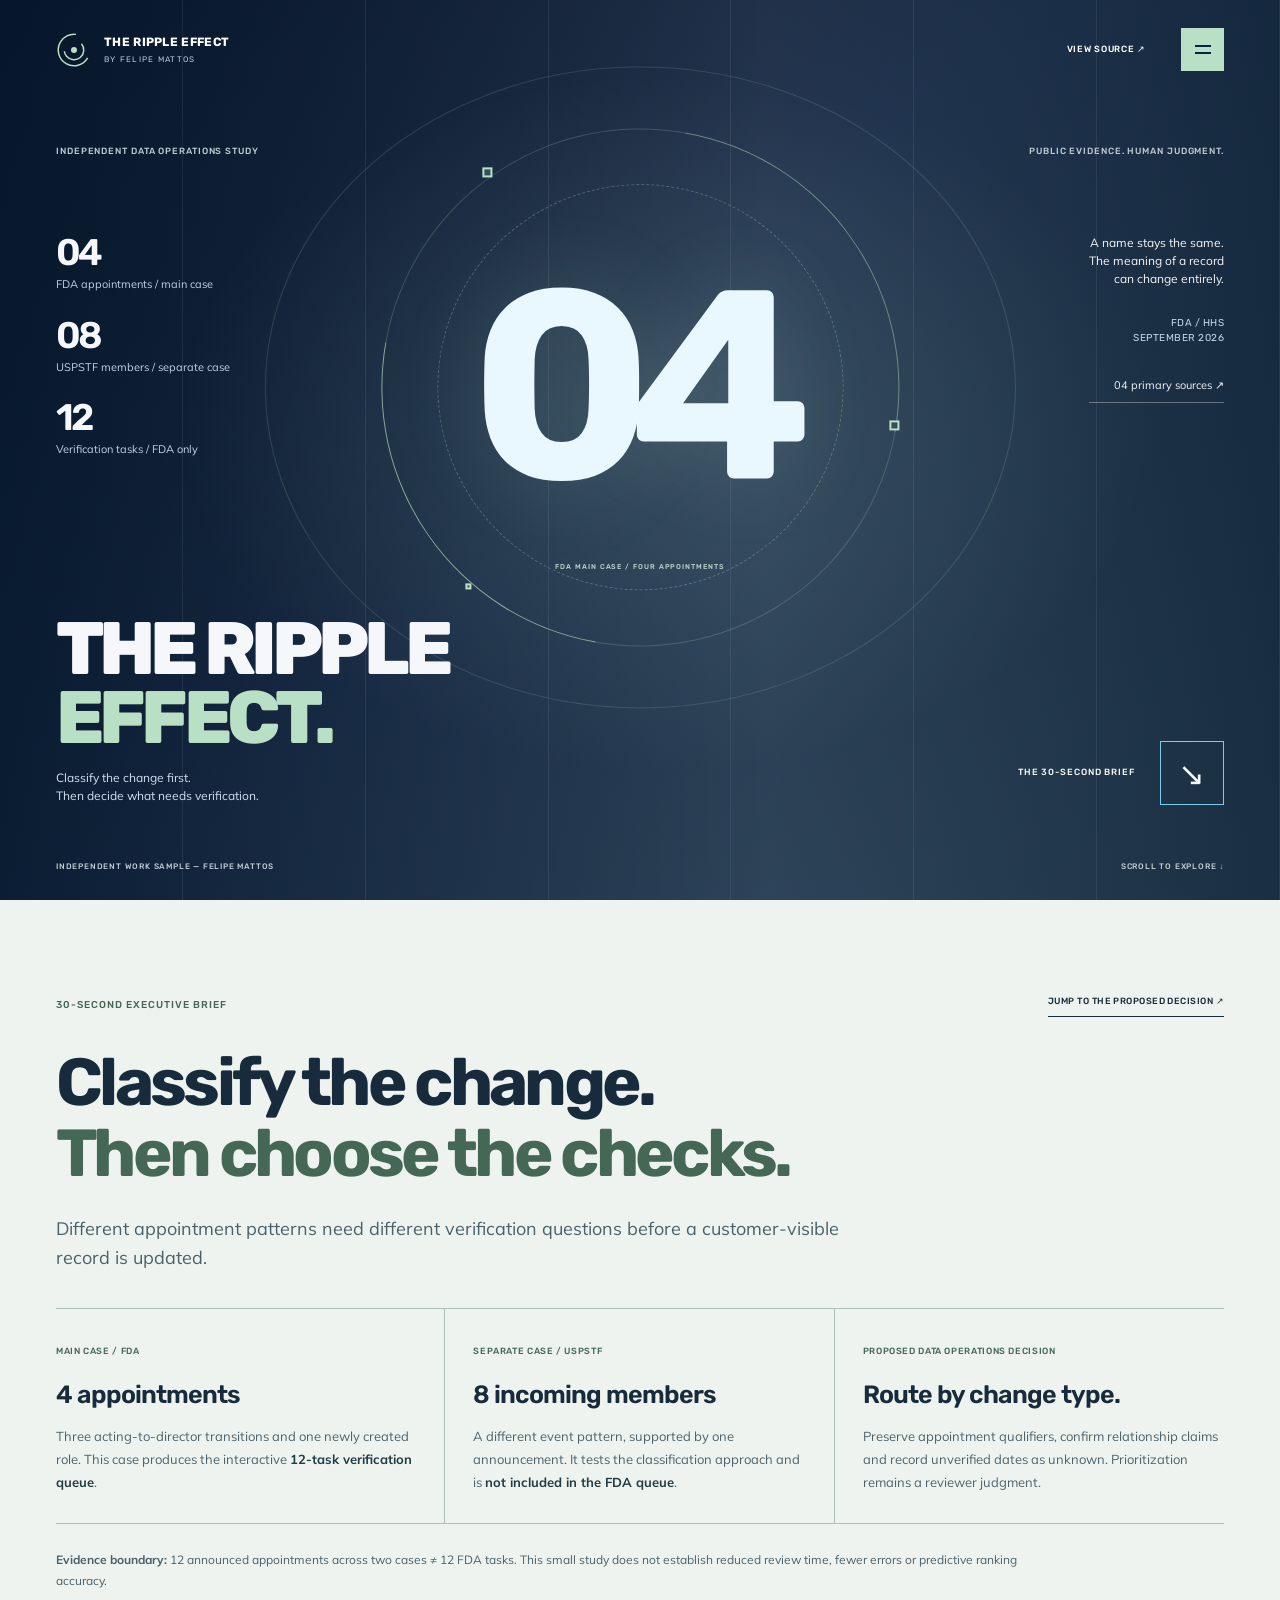
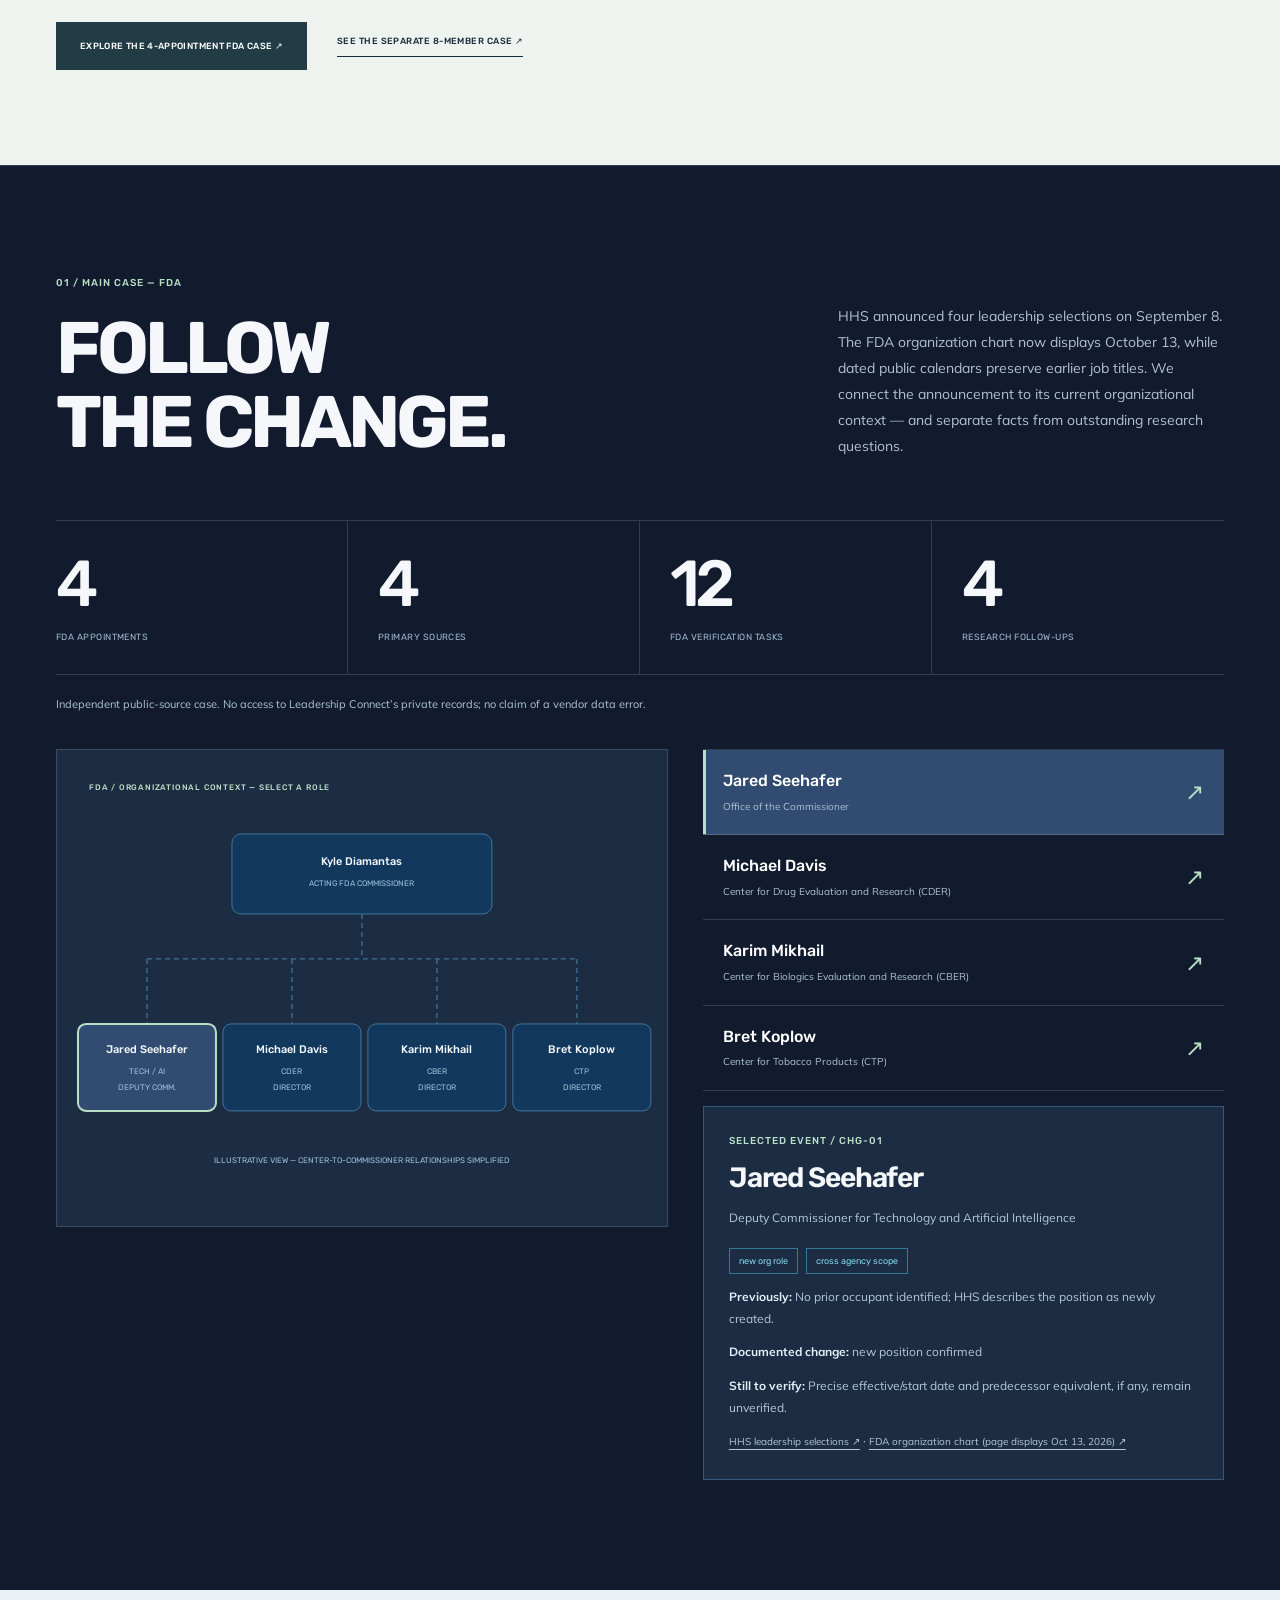
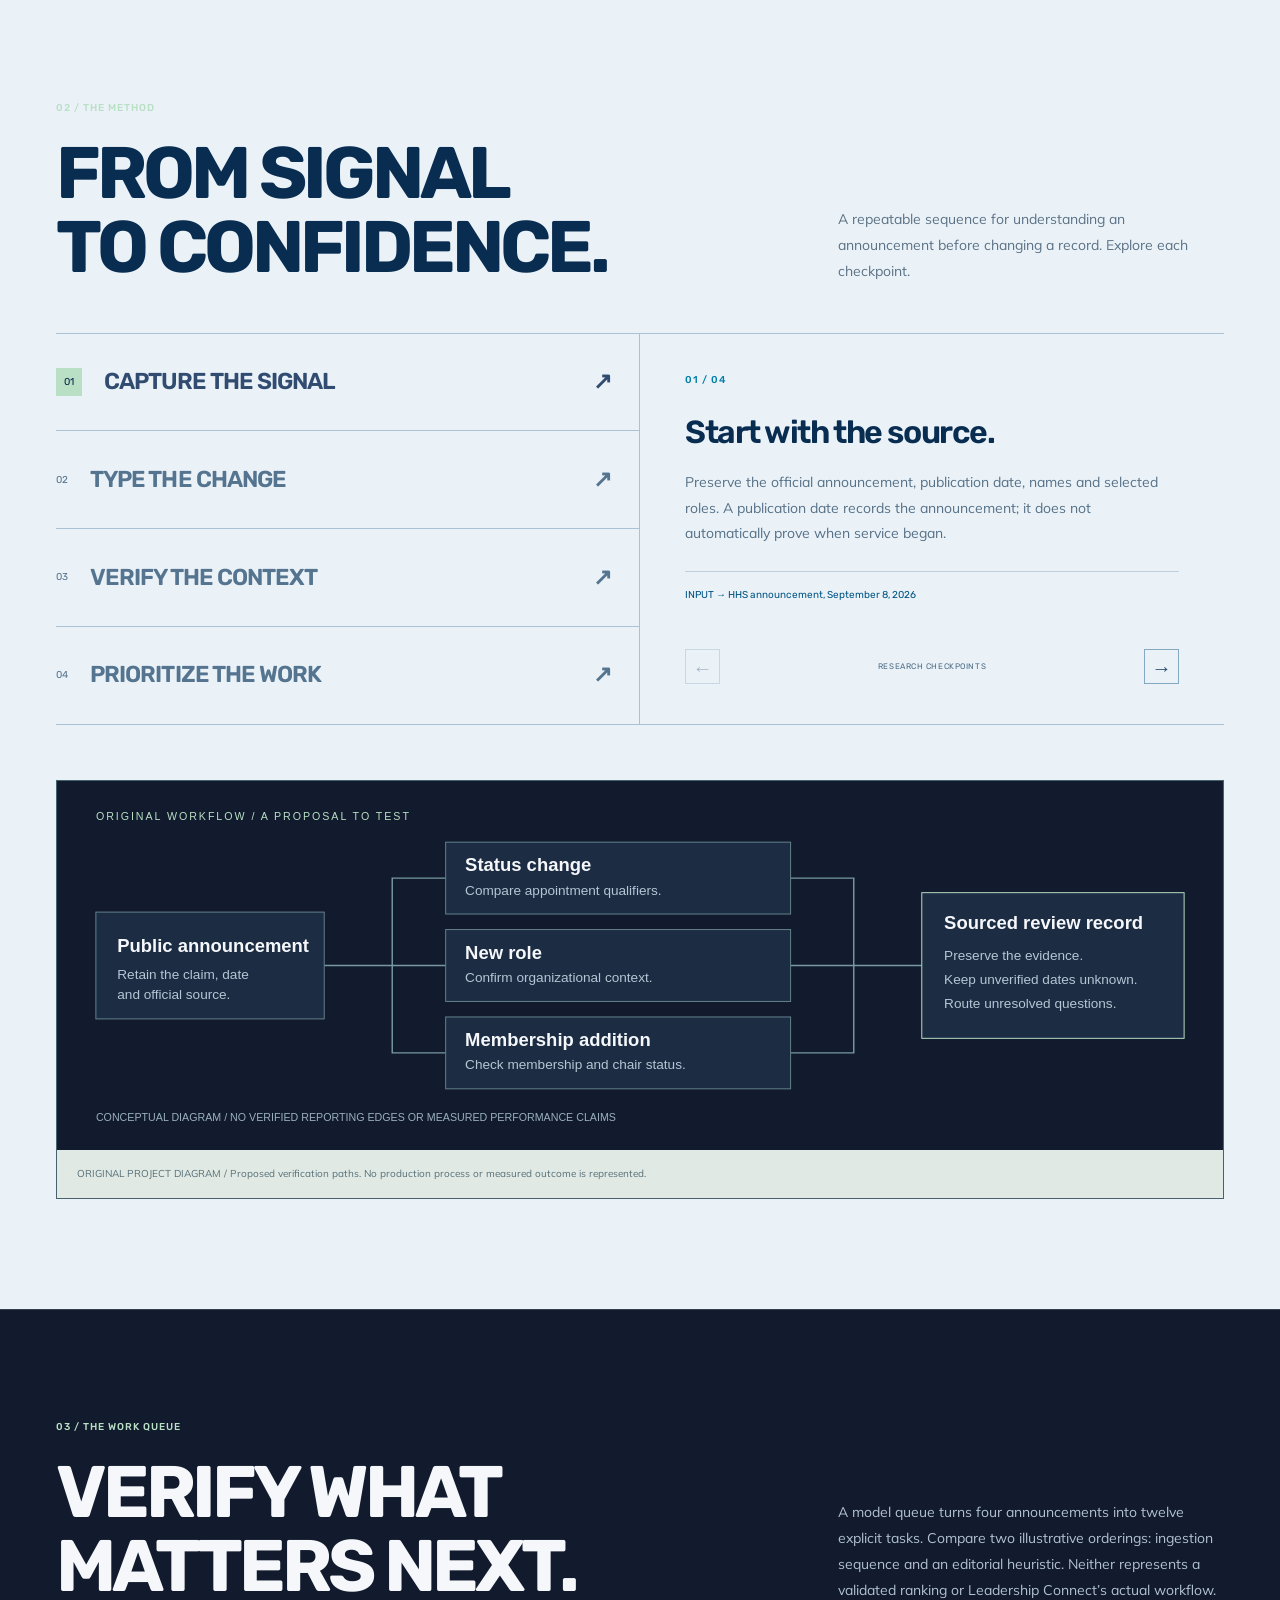
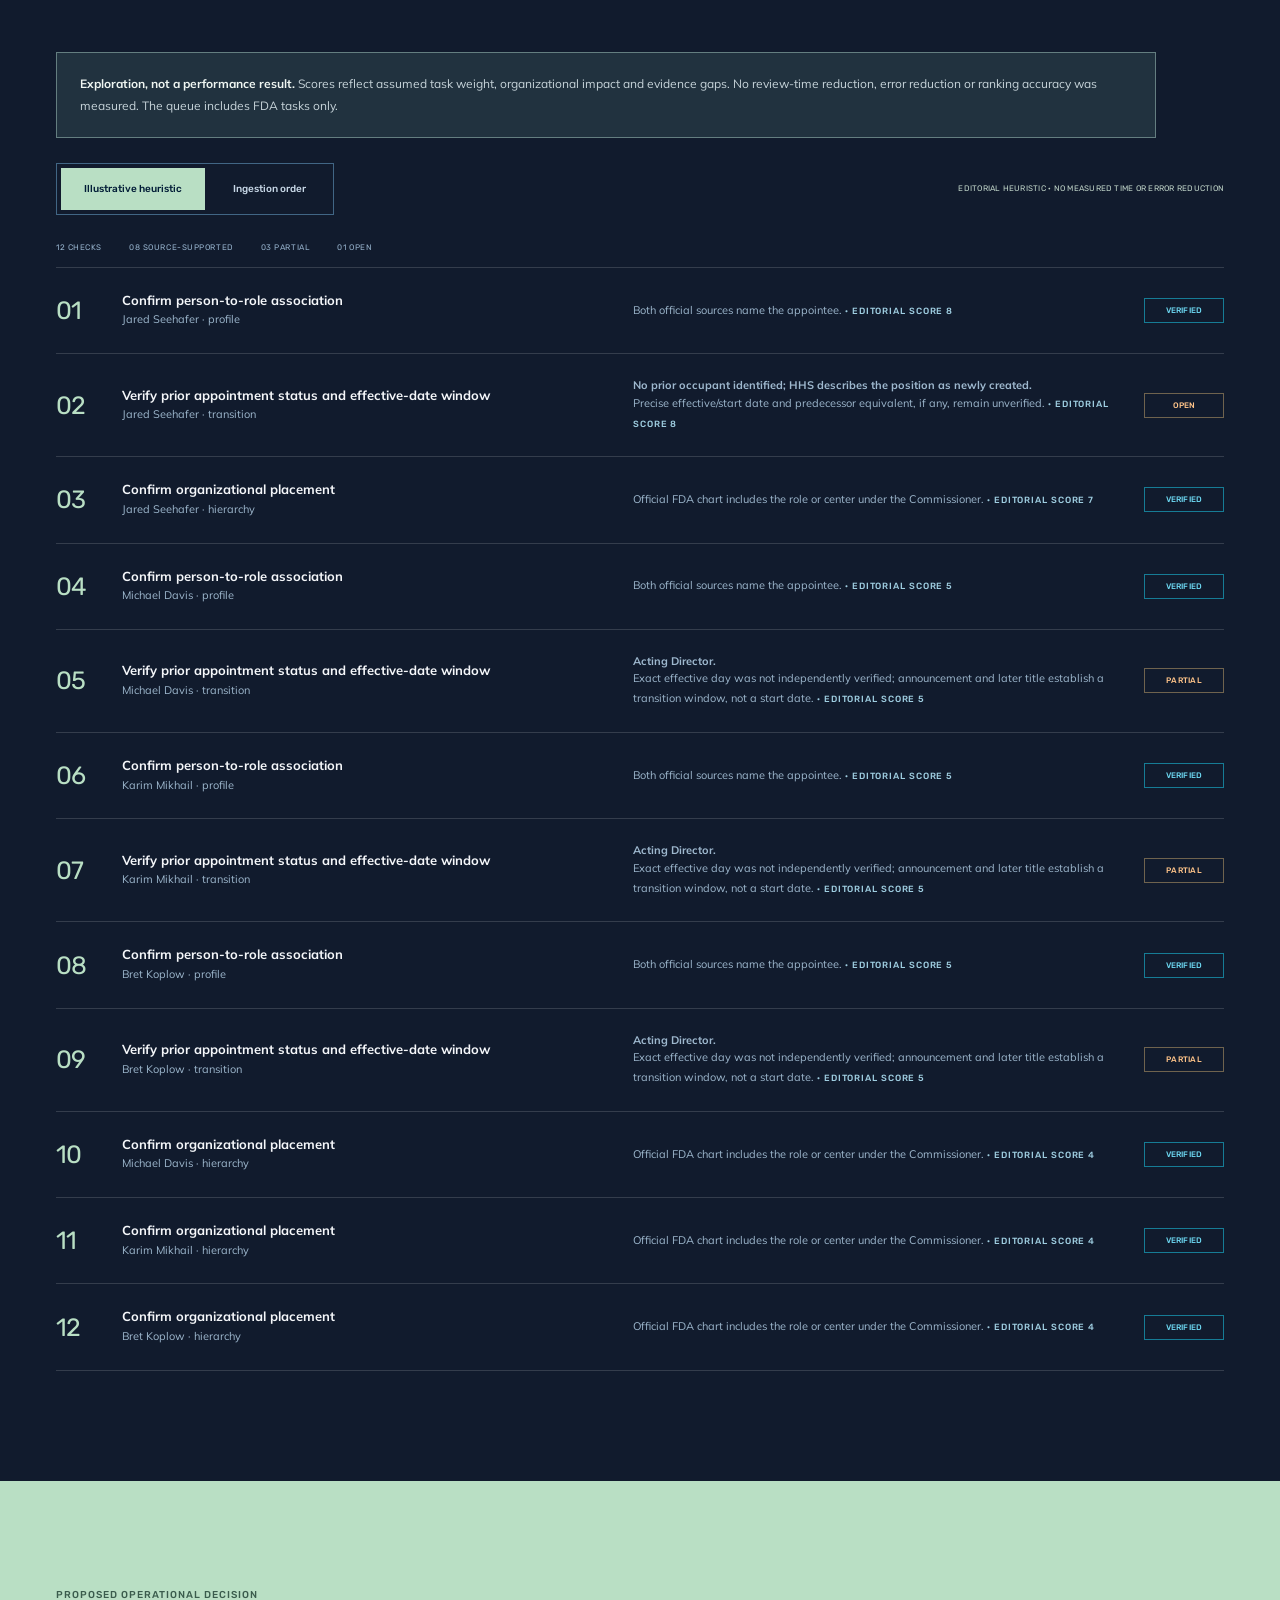
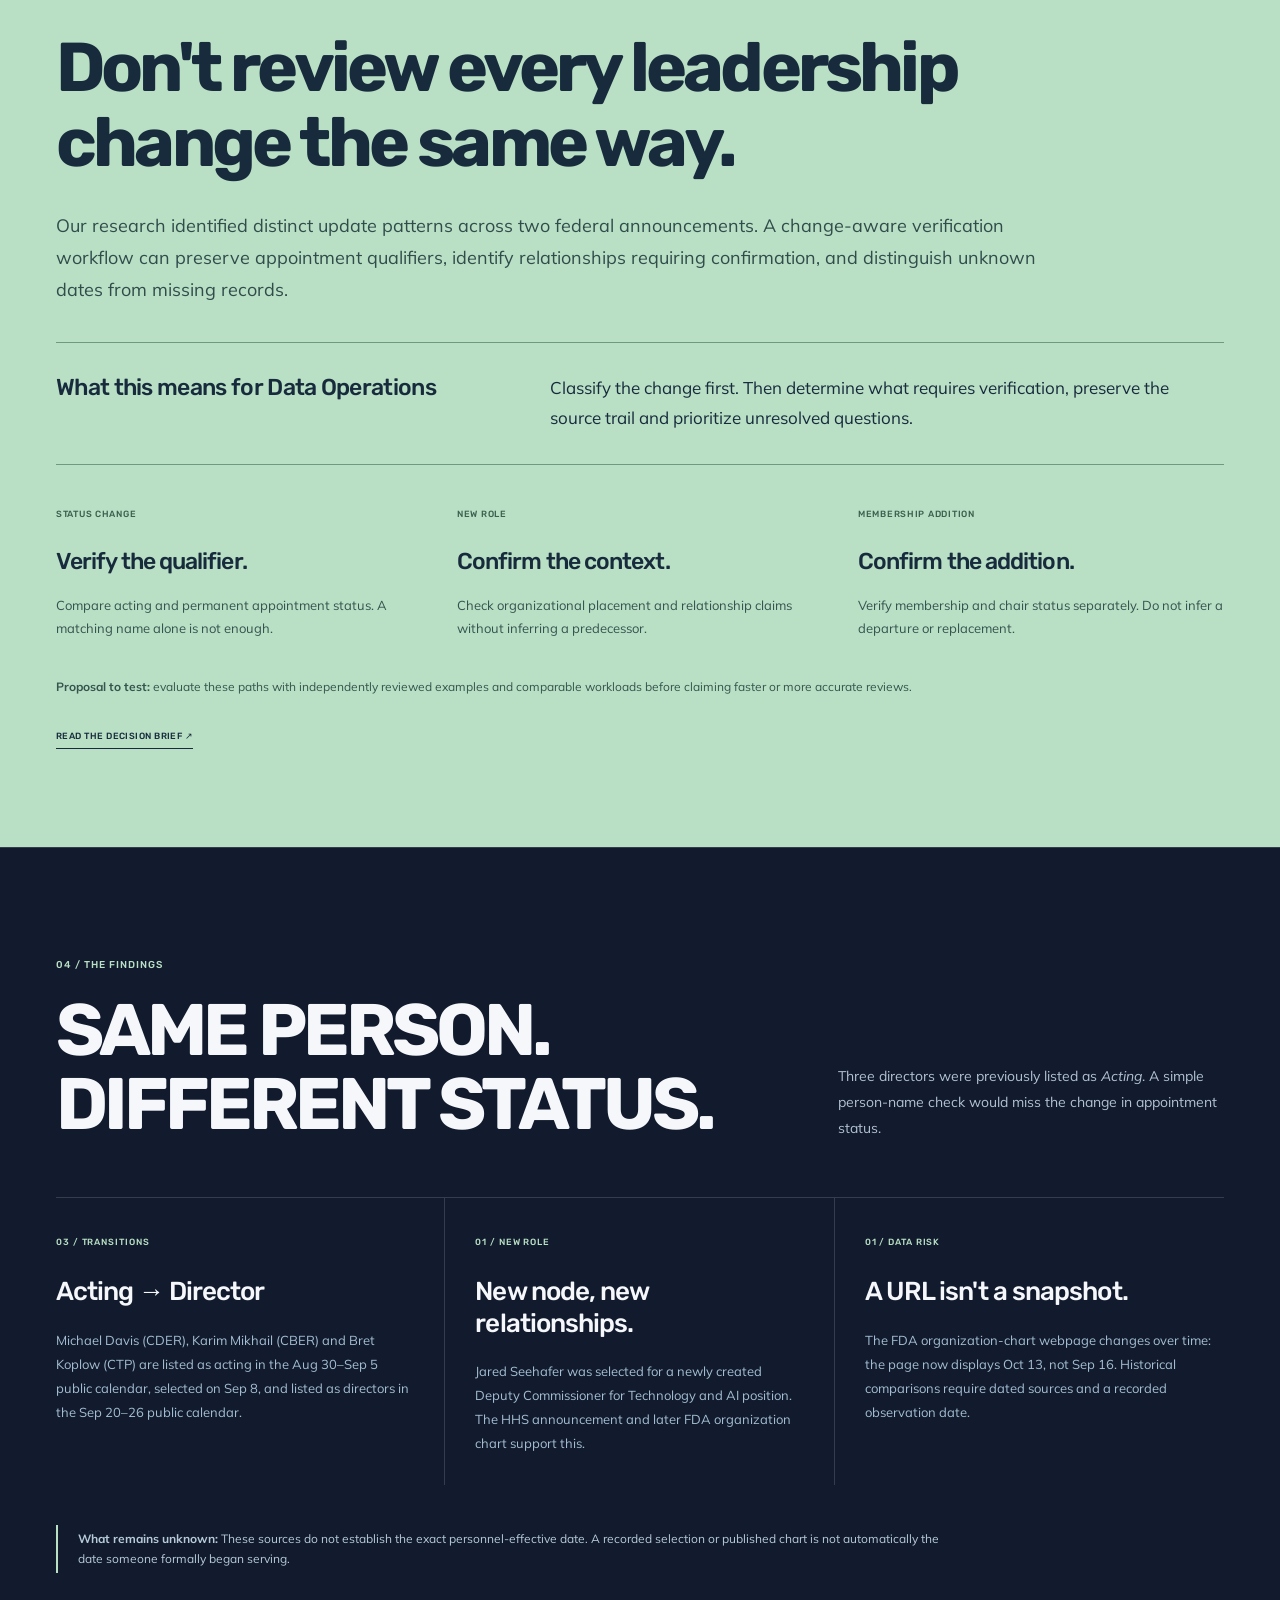
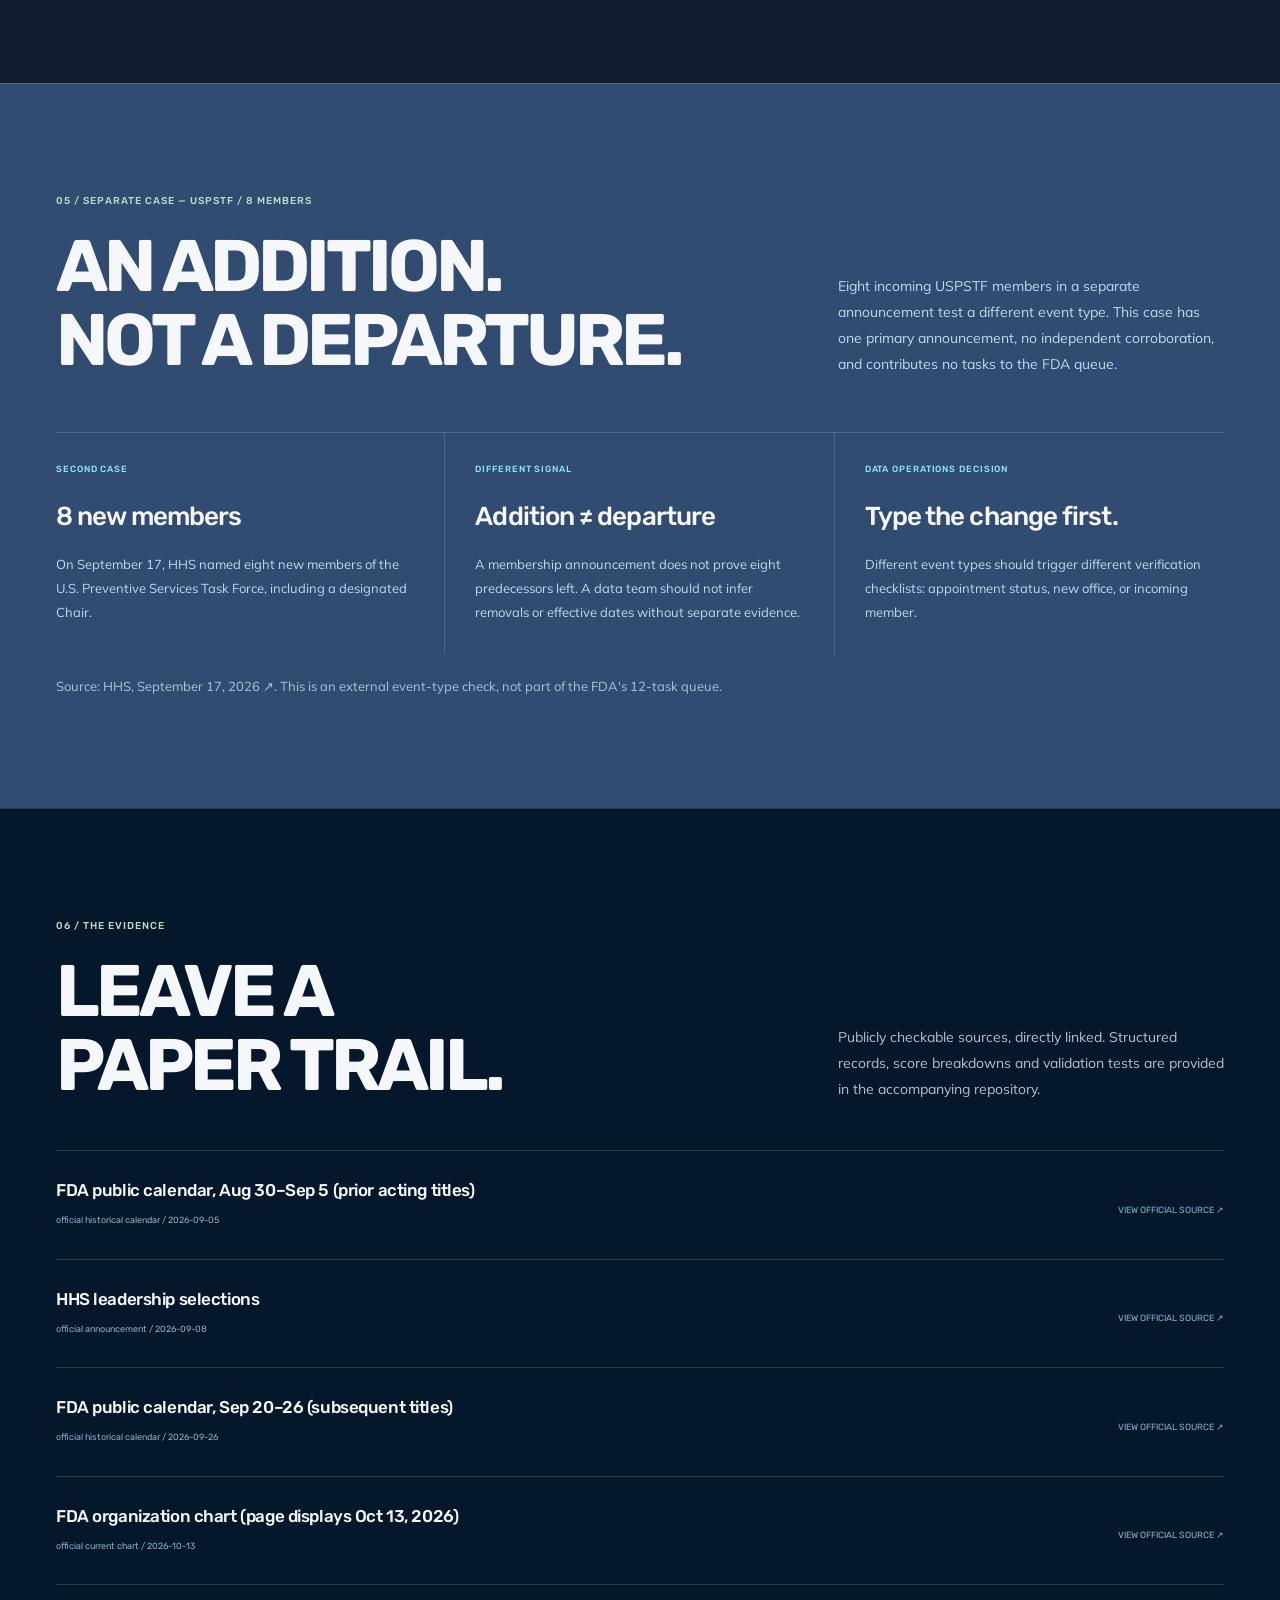
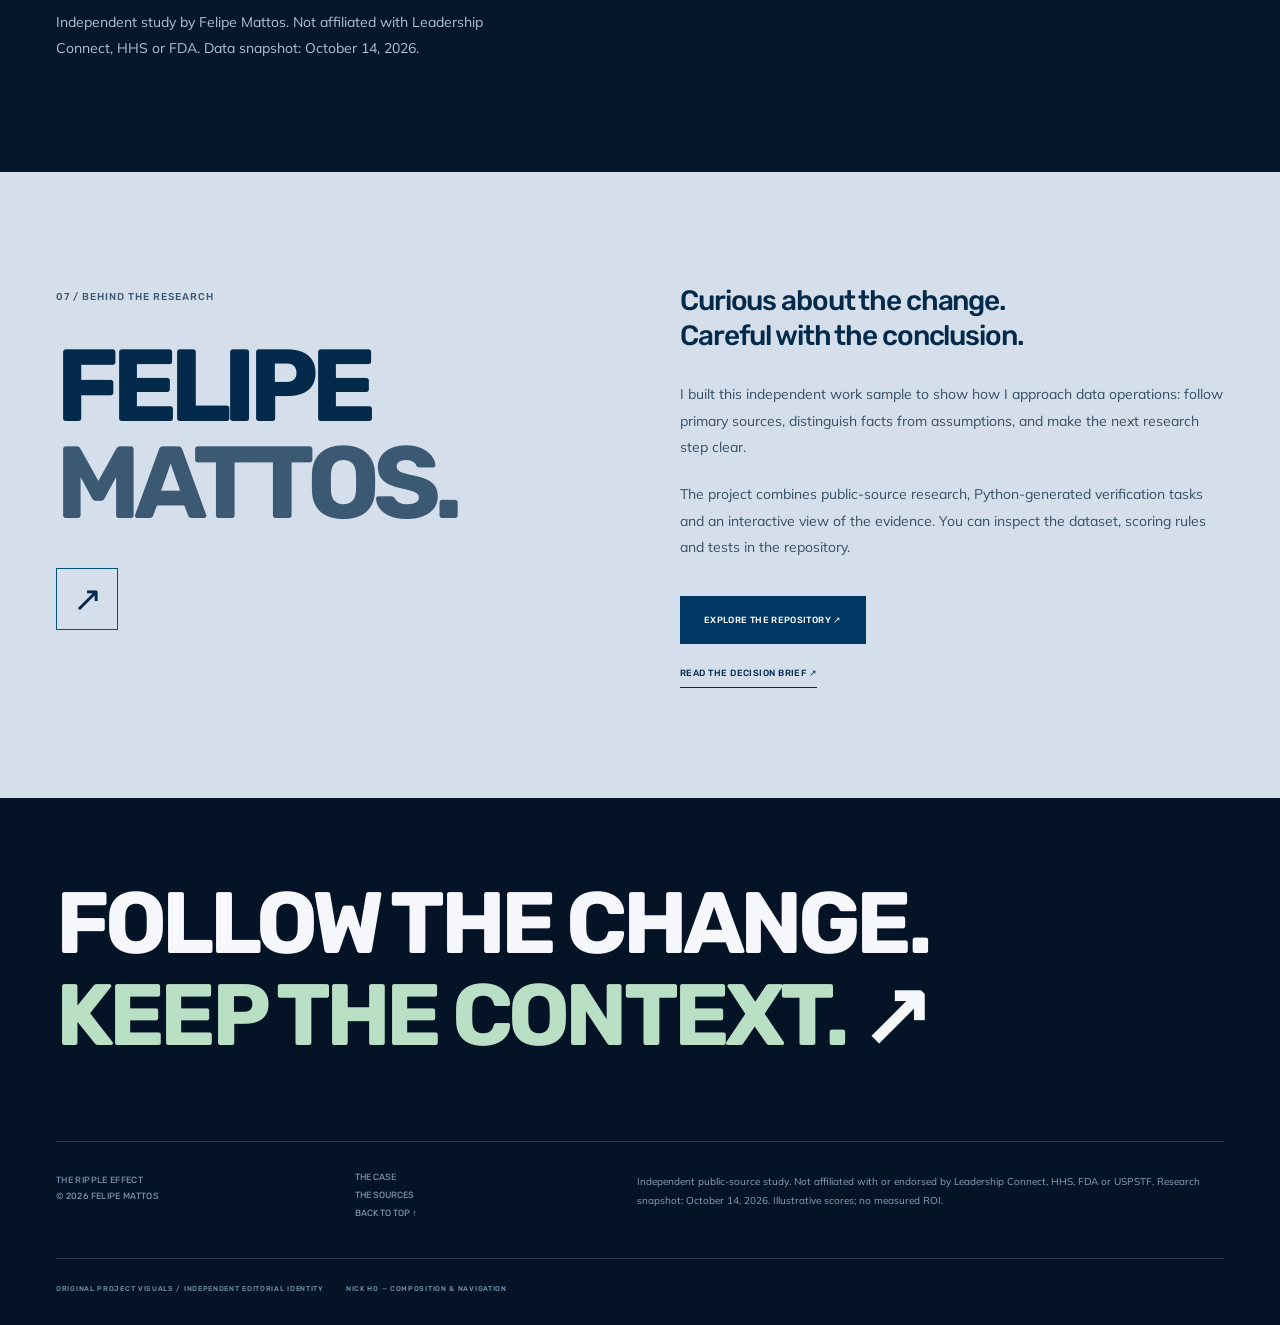
==== commit 7f788185: "Lead with operational decision and executive brief; clarify heuristic scope and use original visuals" ====
--- a/index.html
+++ b/index.html
@@ -1,17 +1,17 @@
 <!doctype html>
-<html lang="en"><head><meta charset="utf-8"><meta name="viewport" content="width=device-width,initial-scale=1"><meta name="theme-color" content="#00468b"><meta name="description" content="The Ripple Effect: Felipe Mattos’s independent leadership change intelligence case. Explore public evidence, organizational context and a transparent verification workflow."><title>The Ripple Effect — Leadership Change Intelligence | Felipe Mattos</title><link rel="preconnect" href="https://fonts.googleapis.com"><link rel="preconnect" href="https://fonts.gstatic.com" crossorigin><link href="https://fonts.googleapis.com/css2?family=Rubik:wght@400;500;600;700;800;900&family=Mulish:wght@400;500;600;700&display=swap" rel="stylesheet"><link rel="stylesheet" href="site/styles.css"><script src="site/app.js" defer></script></head><body>
+<html lang="en"><head><meta charset="utf-8"><meta name="viewport" content="width=device-width,initial-scale=1"><meta name="theme-color" content="#111b2d"><meta name="description" content="The Ripple Effect: Felipe Mattos’s independent leadership change intelligence case. Classify leadership changes before choosing what to verify. A 4-appointment FDA case and a separate 8-member USPSTF case; no measured efficiency claims."><title>The Ripple Effect — Leadership Change Intelligence | Felipe Mattos</title><link rel="preconnect" href="https://fonts.googleapis.com"><link rel="preconnect" href="https://fonts.gstatic.com" crossorigin><link href="https://fonts.googleapis.com/css2?family=Rubik:wght@400;500;600;700;800;900&family=Mulish:wght@400;500;600;700&display=swap" rel="stylesheet"><link rel="stylesheet" href="site/styles.css"><script src="site/app.js" defer></script></head><body>
 <a class="skip" href="#case">Skip to the interactive case</a><div class="reading-progress" aria-hidden="true"></div>
 <header class="site-header"><a class="brand" href="#top" aria-label="The Ripple Effect, back to start"><svg viewBox="0 0 48 48" aria-hidden="true"><circle cx="24" cy="24" r="4" fill="currentColor"/><circle cx="24" cy="24" r="13" fill="none" stroke="currentColor" stroke-width="2" stroke-dasharray="48 34" transform="rotate(-40 24 24)"/><circle cx="24" cy="24" r="21" fill="none" stroke="currentColor" stroke-width="2" stroke-dasharray="90 42" transform="rotate(30 24 24)"/></svg><span>THE RIPPLE EFFECT<small>BY FELIPE MATTOS</small></span></a><div class="header-right"><a href="https://github.com/felipervm/leadership-change-intelligence" target="_blank" rel="noopener" class="header-source">VIEW SOURCE ↗</a><button type="button" class="menu-toggle" aria-label="Open navigation" aria-expanded="false" aria-controls="site-menu"><span></span><span></span></button></div></header>
-<dialog id="site-menu" class="menu-overlay" aria-label="Site navigation"><a href="#top" class="menu-brand" aria-label="The Ripple Effect, back to start">THE RIPPLE EFFECT<span>INDEPENDENT RESEARCH / FELIPE MATTOS</span></a><div class="menu-inner"><p class="eyebrow">EXPLORE THE CASE</p><nav aria-label="Main navigation"><a href="#case"><small>01</small>THE SIGNAL<span>↗</span></a><a href="#method"><small>02</small>THE METHOD<span>↗</span></a><a href="#queue"><small>03</small>THE QUEUE<span>↗</span></a><a href="#sources"><small>04</small>THE EVIDENCE<span>↗</span></a><a href="#about"><small>05</small>THE ANALYST<span>↗</span></a></nav><div class="menu-foot"><span>INDEPENDENT RESEARCH / 2026</span><a href="https://www.linkedin.com/in/felipervm/" target="_blank" rel="noopener">LINKEDIN ↗</a></div></div></dialog>
-<main id="top"><section class="hero" aria-labelledby="hero-title"><div class="hero-bg" aria-hidden="true"></div><div class="grid-lines" aria-hidden="true"></div><div class="hero-topline"><span>DATA OPERATIONS / CASE 001</span><span>PUBLIC EVIDENCE. HUMAN JUDGMENT.</span></div><div class="hero-side hero-left"><div><b>04</b><span>Leadership selections</span></div><div><b>12</b><span>Verification tasks</span></div><div><b>03</b><span>Acting → director</span></div></div><div class="hero-number" aria-hidden="true"><span class="orbit orbit-one"></span><span class="orbit orbit-two"></span><span class="orbit orbit-three"></span><span class="number">04</span><span class="number-label">ONE ANNOUNCEMENT / FOUR RIPPLE EFFECTS</span><i class="node node-one"></i><i class="node node-two"></i><i class="node node-three"></i></div><div class="hero-side hero-right"><p>A name stays the same.<br>The meaning of a record<br>can change entirely.</p><span>FDA / HHS<br>SEPTEMBER 2026</span><a href="#sources">04 primary sources ↗</a></div><div class="hero-bottom"><div><h1 id="hero-title">THE RIPPLE<br><span>EFFECT.</span></h1><p>When one leadership change<br>affects more than one data record.</p></div><a class="hero-enter" href="#case"><span>FOLLOW THE SIGNAL</span><b>↘</b></a></div><div class="hero-caption"><span>INDEPENDENT WORK SAMPLE — FELIPE MATTOS</span><span>SCROLL TO EXPLORE ↓</span></div></section>
-<section class="manifesto"><div class="shell"><span class="eyebrow">THE QUESTION BEHIND THE CASE</span><h2>A LEADERSHIP CHANGE<br>ISN’T JUST A <span>NEW NAME.</span><br>IT’S A CHANGE IN <span>CONTEXT.</span></h2><div class="manifesto-bottom"><span class="cross">✳</span><p>Who changed roles? What changed with them? And what needs another source before anyone updates a record? This case turns those questions into a traceable research workflow.</p><a class="text-link" href="#case">EXPLORE THE EVIDENCE ↗</a></div></div></section><section class="section" id="case"><div class="shell"><div class="section-head"><div><div class="eyebrow">01 / THE SIGNAL</div><h2>FOLLOW<br>THE CHANGE.</h2></div><p class="sub">HHS announced four leadership selections on September 8. The FDA organization chart now displays October 13, while dated public calendars preserve earlier job titles. We connect the announcement to its current organizational context — and separate facts from outstanding research questions.</p></div><div class="metric-row"><div class="metric"><strong id="m-events">4</strong><span>ANNOUNCED SELECTIONS</span></div><div class="metric"><strong id="m-sources">4</strong><span>PRIMARY SOURCES</span></div><div class="metric"><strong id="m-checks">12</strong><span>VERIFICATION TASKS</span></div><div class="metric"><strong id="m-open">4</strong><span>RESEARCH FOLLOW-UPS</span></div></div><p class="case-note">Independent public-source case. No access to Leadership Connect’s private records; no claim of a vendor data error.</p><div class="case-layout" style="margin-top:26px"><div class="chart"><div class="eyebrow">FDA / ORGANIZATIONAL CONTEXT — SELECT A ROLE</div><svg viewBox="0 0 580 380" role="group" aria-label="Interactive illustrative FDA organizational graph connecting the Acting Commissioner to four leadership roles identified by HHS"><path class="org-link" d="M290 100 V145 M75 145 H505 M75 145 V210 M220 145 V210 M365 145 V210 M505 145 V210" fill="none"/><rect x="160" y="20" width="260" height="80" rx="9" class="org-node"/><text x="290" y="51" class="org-text">Kyle Diamantas</text><text x="290" y="72" class="org-sub">ACTING FDA COMMISSIONER</text>
+<dialog id="site-menu" class="menu-overlay" aria-label="Site navigation"><a href="#top" class="menu-brand" aria-label="The Ripple Effect, back to start">THE RIPPLE EFFECT<span>INDEPENDENT RESEARCH / FELIPE MATTOS</span></a><div class="menu-inner"><p class="eyebrow">EXPLORE THE CASE</p><nav aria-label="Main navigation"><a href="#summary"><small>01</small>30-SECOND BRIEF<span>↗</span></a><a href="#decision"><small>02</small>THE DECISION<span>↗</span></a><a href="#queue"><small>03</small>THE QUEUE<span>↗</span></a><a href="#sources"><small>04</small>THE EVIDENCE<span>↗</span></a><a href="#about"><small>05</small>THE ANALYST<span>↗</span></a></nav><div class="menu-foot"><span>INDEPENDENT RESEARCH / 2026</span><a href="https://www.linkedin.com/in/felipervm/" target="_blank" rel="noopener">LINKEDIN ↗</a></div></div></dialog>
+<main id="top"><section class="hero" aria-labelledby="hero-title"><div class="hero-bg" aria-hidden="true"></div><div class="grid-lines" aria-hidden="true"></div><div class="hero-topline"><span>INDEPENDENT DATA OPERATIONS STUDY</span><span>PUBLIC EVIDENCE. HUMAN JUDGMENT.</span></div><div class="hero-side hero-left"><div><b>04</b><span>FDA appointments / main case</span></div><div><b>08</b><span>USPSTF members / separate case</span></div><div><b>12</b><span>Verification tasks / FDA only</span></div></div><div class="hero-number" aria-hidden="true"><span class="orbit orbit-one"></span><span class="orbit orbit-two"></span><span class="orbit orbit-three"></span><span class="number">04</span><span class="number-label">FDA MAIN CASE / FOUR APPOINTMENTS</span><i class="node node-one"></i><i class="node node-two"></i><i class="node node-three"></i></div><div class="hero-side hero-right"><p>A name stays the same.<br>The meaning of a record<br>can change entirely.</p><span>FDA / HHS<br>SEPTEMBER 2026</span><a href="#sources">04 primary sources ↗</a></div><div class="hero-bottom"><div><h1 id="hero-title">THE RIPPLE<br><span>EFFECT.</span></h1><p>Classify the change first.<br>Then decide what needs verification.</p></div><a class="hero-enter" href="#summary"><span>THE 30-SECOND BRIEF</span><b>↘</b></a></div><div class="hero-caption"><span>INDEPENDENT WORK SAMPLE — FELIPE MATTOS</span><span>SCROLL TO EXPLORE ↓</span></div></section>
+<section class="executive-summary" id="summary" aria-labelledby="summary-title"><div class="shell"><div class="summary-heading"><span class="eyebrow">30-SECOND EXECUTIVE BRIEF</span><a class="text-link" href="#decision">JUMP TO THE PROPOSED DECISION ↗</a></div><h2 id="summary-title">Classify the change.<br><span>Then choose the checks.</span></h2><p class="summary-lead">Different appointment patterns need different verification questions before a customer-visible record is updated.</p><div class="scope-grid"><article><span class="scope-label">MAIN CASE / FDA</span><h3>4 appointments</h3><p>Three acting-to-director transitions and one newly created role. This case produces the interactive <strong>12-task verification queue</strong>.</p></article><article><span class="scope-label">SEPARATE CASE / USPSTF</span><h3>8 incoming members</h3><p>A different event pattern, supported by one announcement. It tests the classification approach and is <strong>not included in the FDA queue</strong>.</p></article><article><span class="scope-label">PROPOSED DATA OPERATIONS DECISION</span><h3>Route by change type.</h3><p>Preserve appointment qualifiers, confirm relationship claims and record unverified dates as unknown. Prioritization remains a reviewer judgment.</p></article></div><p class="evidence-limit"><strong>Evidence boundary:</strong> 12 announced appointments across two cases ≠ 12 FDA tasks. This small study does not establish reduced review time, fewer errors or predictive ranking accuracy.</p><div class="summary-actions"><a class="button" href="#case">EXPLORE THE 4-APPOINTMENT FDA CASE ↗</a><a class="text-link" href="#validation">SEE THE SEPARATE 8-MEMBER CASE ↗</a></div></div></section><section class="section" id="case"><div class="shell"><div class="section-head"><div><div class="eyebrow">01 / MAIN CASE — FDA</div><h2>FOLLOW<br>THE CHANGE.</h2></div><p class="sub">HHS announced four leadership selections on September 8. The FDA organization chart now displays October 13, while dated public calendars preserve earlier job titles. We connect the announcement to its current organizational context — and separate facts from outstanding research questions.</p></div><div class="metric-row"><div class="metric"><strong id="m-events">4</strong><span>FDA APPOINTMENTS</span></div><div class="metric"><strong id="m-sources">4</strong><span>PRIMARY SOURCES</span></div><div class="metric"><strong id="m-checks">12</strong><span>FDA VERIFICATION TASKS</span></div><div class="metric"><strong id="m-open">4</strong><span>RESEARCH FOLLOW-UPS</span></div></div><p class="case-note">Independent public-source case. No access to Leadership Connect’s private records; no claim of a vendor data error.</p><div class="case-layout" style="margin-top:26px"><div class="chart"><div class="eyebrow">FDA / ORGANIZATIONAL CONTEXT — SELECT A ROLE</div><svg viewBox="0 0 580 380" role="group" aria-label="Interactive illustrative FDA organizational graph connecting the Acting Commissioner to four leadership roles identified by HHS"><path class="org-link" d="M290 100 V145 M75 145 H505 M75 145 V210 M220 145 V210 M365 145 V210 M505 145 V210" fill="none"/><rect x="160" y="20" width="260" height="80" rx="9" class="org-node"/><text x="290" y="51" class="org-text">Kyle Diamantas</text><text x="290" y="72" class="org-sub">ACTING FDA COMMISSIONER</text>
 <g class="org-click" tabindex="0" role="button" aria-label="Select Jared Seehafer" data-id="CHG-01"><rect x="6" y="210" width="138" height="87" rx="8" class="org-node active"/><text x="75" y="239" class="org-text">Jared Seehafer</text><text x="75" y="260" class="org-sub">TECH / AI</text><text x="75" y="276" class="org-sub">DEPUTY COMM.</text></g>
 <g class="org-click" tabindex="0" role="button" aria-label="Select Michael Davis" data-id="CHG-02"><rect x="151" y="210" width="138" height="87" rx="8" class="org-node"/><text x="220" y="239" class="org-text">Michael Davis</text><text x="220" y="260" class="org-sub">CDER</text><text x="220" y="276" class="org-sub">DIRECTOR</text></g>
 <g class="org-click" tabindex="0" role="button" aria-label="Select Karim Mikhail" data-id="CHG-03"><rect x="296" y="210" width="138" height="87" rx="8" class="org-node"/><text x="365" y="239" class="org-text">Karim Mikhail</text><text x="365" y="260" class="org-sub">CBER</text><text x="365" y="276" class="org-sub">DIRECTOR</text></g>
 <g class="org-click" tabindex="0" role="button" aria-label="Select Bret Koplow" data-id="CHG-04"><rect x="441" y="210" width="138" height="87" rx="8" class="org-node"/><text x="510" y="239" class="org-text">Bret Koplow</text><text x="510" y="260" class="org-sub">CTP</text><text x="510" y="276" class="org-sub">DIRECTOR</text></g>
 <text x="290" y="349" class="org-sub">ILLUSTRATIVE VIEW — CENTER-TO-COMMISSIONER RELATIONSHIPS SIMPLIFIED</text></svg></div><div><div id="person-list" class="person-list" aria-label="Select a leader"></div><div class="detail" id="detail" aria-live="polite" aria-atomic="true"></div></div></div></div></section>
-<section class="method-section" id="method"><div class="shell"><div class="section-head"><div><div class="eyebrow">02 / THE METHOD</div><h2>FROM SIGNAL<br>TO CONFIDENCE.</h2></div><p class="sub">A repeatable sequence for understanding an announcement before changing a record. Explore each checkpoint.</p></div><div class="method-layout"><div class="method-tabs" role="tablist" aria-label="Research checkpoints"><button role="tab" type="button" id="method-tab-0" aria-controls="method-panel" aria-selected="true" data-step="0"><span>01</span>CAPTURE THE SIGNAL<i>↗</i></button><button role="tab" type="button" id="method-tab-1" aria-controls="method-panel" aria-selected="false" tabindex="-1" data-step="1"><span>02</span>TYPE THE CHANGE<i>↗</i></button><button role="tab" type="button" id="method-tab-2" aria-controls="method-panel" aria-selected="false" tabindex="-1" data-step="2"><span>03</span>VERIFY THE CONTEXT<i>↗</i></button><button role="tab" type="button" id="method-tab-3" aria-controls="method-panel" aria-selected="false" tabindex="-1" data-step="3"><span>04</span>PRIORITIZE THE WORK<i>↗</i></button></div><article id="method-panel" class="method-panel" role="tabpanel" aria-labelledby="method-tab-0" tabindex="0"><span id="method-count">01 / 04</span><h3 id="method-title">Start with the source.</h3><p id="method-copy">Preserve the official announcement, publication date, names and selected roles. A publication date records the announcement; it does not automatically prove when service began.</p><div class="method-example" id="method-example">INPUT → HHS announcement, September 8, 2026</div><div class="method-pagination"><button type="button" id="method-prev" aria-label="Previous checkpoint" disabled>←</button><span>RESEARCH CHECKPOINTS</span><button type="button" id="method-next" aria-label="Next checkpoint">→</button></div></article></div><figure class="brand-context"><img src="site/assets/stakeholder-map.webp" alt="Leadership Connect’s public illustration of relationships between government organizations and professionals" width="2048" height="626" loading="lazy"><figcaption>THE INDUSTRY CONTEXT / Public Leadership Connect product illustration. Separate from the FDA case data above. <a href="https://leadershipconnect.io/government-intelligence/" target="_blank" rel="noopener">Image source ↗</a></figcaption></figure></div></section><section class="section" id="queue"><div class="shell"><div class="section-head"><div><div class="eyebrow">03 / THE WORK QUEUE</div><h2>VERIFY WHAT<br>MATTERS NEXT.</h2></div><p class="sub">A model queue turns four announcements into twelve explicit tasks. Switch between ingestion order and a transparent, hypothetical priority score. Neither ordering represents Leadership Connect's actual workflow.</p></div><div class="controls"><div class="seg"><button id="btn-priority" type="button" aria-pressed="true">Impact-first</button><button id="btn-fifo" type="button" aria-pressed="false">Ingestion order</button></div><span class="pill" id="queue-label">ILLUSTRATIVE SCORE · NOT A PREDICTION</span></div><div class="queue-summary"><span>12 CHECKS</span><span>08 SOURCE-SUPPORTED</span><span>03 PARTIAL</span><span>01 OPEN</span></div><div id="task-queue" class="queue" aria-live="polite"></div></div></section>
-<section class="section" id="findings"><div class="shell"><div class="section-head"><div><div class="eyebrow">04 / THE FINDINGS</div><h2>SAME PERSON.<br>DIFFERENT STATUS.</h2></div><p class="sub">Three directors were previously listed as <em>Acting</em>. A simple person-name check would miss the change in appointment status.</p></div><div class="findings-grid"><article class="finding"><span class="mono">03 / TRANSITIONS</span><h3>Acting → Director</h3><p>Michael Davis (CDER), Karim Mikhail (CBER) and Bret Koplow (CTP) are listed as acting in the Aug 30–Sep 5 public calendar, selected on Sep 8, and listed as directors in the Sep 20–26 public calendar.</p></article><article class="finding"><span class="mono">01 / NEW ROLE</span><h3>New node, new relationships.</h3><p>Jared Seehafer was selected for a newly created Deputy Commissioner for Technology and AI position. The HHS announcement and later FDA organization chart support this.</p></article><article class="finding"><span class="mono">01 / DATA RISK</span><h3>A URL isn't a snapshot.</h3><p>The FDA organization-chart webpage changes over time: the page now displays Oct 13, not Sep 16. Historical comparisons require dated sources and a recorded observation date.</p></article></div><p class="source-warning"><strong>What remains unknown:</strong> These sources do not establish the exact personnel-effective date. A recorded selection or published chart is not automatically the date someone formally began serving.</p></div></section><section class="section" id="validation"><div class="shell"><div class="section-head"><div><div class="eyebrow">06 / A SECOND SIGNAL</div><h2>AN ADDITION.<br>NOT A DEPARTURE.</h2></div><p class="section-intro">A second official announcement tests the event model against a different type of organizational change.</p></div><div class="findings-grid"><div class="finding"><div class="eyebrow">SECOND CASE</div><h3>8 new members</h3><p>On September 17, HHS named eight new members of the U.S. Preventive Services Task Force, including a designated Chair.</p></div><div class="finding"><div class="eyebrow">DIFFERENT SIGNAL</div><h3>Addition ≠ departure</h3><p>A membership announcement does not prove eight predecessors left. A data team should not infer removals or effective dates without separate evidence.</p></div><div class="finding"><div class="eyebrow">DATA OPERATIONS DECISION</div><h3>Type the change first.</h3><p>Different event types should trigger different verification checklists: appointment status, new office, or incoming member.</p></div></div><p style="font-size:13px;color:var(--muted);margin-top:22px">Source: <a href="https://www.hhs.gov/press-room/secretary-kennedy-announces-new-us-preventive-services-task-force-members.html" target="_blank" rel="noopener noreferrer">HHS, September 17, 2026 ↗</a>. This is an external event-type check, not part of the FDA's 12-task queue.</p></div></section>
-<section class="section" id="sources"><div class="shell"><div class="section-head"><div><div class="eyebrow">05 / THE EVIDENCE</div><h2>LEAVE A<br>PAPER TRAIL.</h2></div><p class="sub">Publicly checkable sources, directly linked. Structured records, score breakdowns and validation tests are provided in the accompanying repository.</p></div><div id="source-list" class="source-list"></div><p class="sub" style="margin-top:25px">Independent study by <a href="https://www.linkedin.com/in/felipervm/">Felipe Mattos</a>. Not affiliated with Leadership Connect, HHS or FDA. Data snapshot: October 14, 2026.</p></div></section>
-<section class="about-section" id="about"><div class="shell about-layout"><div><span class="eyebrow">07 / BEHIND THE RESEARCH</span><h2>FELIPE<br><span>MATTOS.</span></h2><a class="round-link" href="https://www.linkedin.com/in/felipervm/" target="_blank" rel="noopener" aria-label="Connect with Felipe Mattos on LinkedIn">↗</a></div><div class="about-body"><p class="about-lead">Curious about the change.<br>Careful with the conclusion.</p><p>I built this independent work sample to show how I approach data operations: follow primary sources, distinguish facts from assumptions, and make the next research step clear.</p><p>The project combines public-source research, Python-generated verification tasks and an interactive view of the evidence. You can inspect the dataset, scoring rules and tests in the repository.</p><div class="about-actions"><a class="button" href="https://github.com/felipervm/leadership-change-intelligence" target="_blank" rel="noopener">EXPLORE THE REPOSITORY ↗</a><a class="text-link" href="https://github.com/felipervm/leadership-change-intelligence/blob/main/docs/decision_brief.md" target="_blank" rel="noopener">READ THE DECISION BRIEF ↗</a></div></div></div></section></main><footer class="footer"><div class="shell"><a class="footer-statement" href="#top">FOLLOW THE CHANGE.<br><span>KEEP THE CONTEXT.</span> ↗</a><div class="footer-grid"><span>THE RIPPLE EFFECT<br>© 2026 FELIPE MATTOS</span><div><a href="#case">THE CASE</a><a href="#sources">THE SOURCES</a><a href="#top">BACK TO TOP ↑</a></div><p>Independent public-source study. Not affiliated with or endorsed by Leadership Connect, HHS, FDA or USPSTF. Research snapshot: October 14, 2026. Illustrative scores; no measured ROI.</p></div><div class="credits">VISUAL REFERENCES: <a href="https://leadershipconnect.io/" target="_blank" rel="noopener">LEADERSHIP CONNECT — BRAND & IMAGERY</a><a href="https://nickho-motorsports.nl/" target="_blank" rel="noopener">NICK HO — COMPOSITION & NAVIGATION</a></div></div></footer><script type="application/json" id="embedded-case">{"case": {"case_id": "fda-sept-2026", "as_of": "2026-10-14", "agency": "U.S. Food and Drug Administration", "sources": [{"id": "FDA-AUG30", "kind": "official_historical_calendar", "label": "FDA public calendar, Aug 30–Sep 5 (prior acting titles)", "date": "2026-09-05", "url": "https://www.fda.gov/news-events/public-calendar-meetings-fda-officials/public-calendar-august-30-september-5-2026", "note": "Archived week-specific record, lists Davis, Mikhail, Koplow as acting directors."}, {"id": "HHS-SEP08", "kind": "official_announcement", "label": "HHS leadership selections", "date": "2026-09-08", "url": "https://www.hhs.gov/press-room/hhs-announces-key-fda-leadership-selections.html"}, {"id": "FDA-SEP20", "kind": "official_historical_calendar", "label": "FDA public calendar, Sep 20–26 (subsequent titles)", "date": "2026-09-26", "url": "https://www.fda.gov/news-events/public-calendar-meetings-fda-officials/public-calendar-september-20-26-2026", "note": "Week-specific record, lists directors without acting designation."}, {"id": "FDA-OCT13", "kind": "official_current_chart", "label": "FDA organization chart (page displays Oct 13, 2026)", "date": "2026-10-13", "url": "https://www.fda.gov/about-fda/fda-organization-charts/fda-overview-organization-chart-text-version", "note": "LIVING WEBPAGE: the chart URL updates; page date must be checked again if revisited."}], "reporting_manager": {"id": "FDA-COMMISSIONER", "name": "Kyle Diamantas", "role": "Acting Commissioner of Food and Drugs", "evidence": ["FDA-AUG30"], "note": "Official FDA calendar identifies the Acting Commissioner; edges in the visualization are illustrative rather than independently validated direct reporting lines."}, "changes": [{"id": "CHG-01", "person": "Jared Seehafer", "role": "Deputy Commissioner for Technology and Artificial Intelligence", "unit": "Office of the Commissioner", "type": "new_role", "evidence": ["HHS-SEP08", "FDA-OCT13"], "relationships": ["organizational placement shown in FDA overview; direct reporting edge not independently verified"], "risk_tags": ["new_org_role", "cross_agency_scope"], "customer_relevance": 3, "prior_status": "No prior occupant identified; HHS describes the position as newly created.", "transition_status": "new_position_confirmed", "transition_evidence": ["HHS-SEP08"], "unresolved": "Precise effective/start date and predecessor equivalent, if any, remain unverified."}, {"id": "CHG-02", "person": "Michael Davis", "role": "Director, Center for Drug Evaluation and Research", "unit": "Center for Drug Evaluation and Research (CDER)", "type": "leadership_selection", "evidence": ["HHS-SEP08", "FDA-OCT13"], "relationships": ["organizational placement shown in FDA overview; direct reporting edge not independently verified"], "risk_tags": ["center_leadership"], "customer_relevance": 2, "prior_status": "Acting Director", "transition_status": "acting_to_director_confirmed", "transition_evidence": ["FDA-AUG30", "HHS-SEP08", "FDA-SEP20"], "unresolved": "Exact effective day was not independently verified; announcement and later title establish a transition window, not a start date."}, {"id": "CHG-03", "person": "Karim Mikhail", "role": "Director, Center for Biologics Evaluation and Research", "unit": "Center for Biologics Evaluation and Research (CBER)", "type": "leadership_selection", "evidence": ["HHS-SEP08", "FDA-OCT13"], "relationships": ["organizational placement shown in FDA overview; direct reporting edge not independently verified"], "risk_tags": ["center_leadership"], "customer_relevance": 2, "prior_status": "Acting Director", "transition_status": "acting_to_director_confirmed", "transition_evidence": ["FDA-AUG30", "HHS-SEP08", "FDA-SEP20"], "unresolved": "Exact effective day was not independently verified; announcement and later title establish a transition window, not a start date."}, {"id": "CHG-04", "person": "Bret Koplow", "role": "Director, Center for Tobacco Products", "unit": "Center for Tobacco Products (CTP)", "type": "leadership_selection", "evidence": ["HHS-SEP08", "FDA-OCT13"], "relationships": ["organizational placement shown in FDA overview; direct reporting edge not independently verified"], "risk_tags": ["center_leadership"], "customer_relevance": 2, "prior_status": "Acting Director", "transition_status": "acting_to_director_confirmed", "transition_evidence": ["FDA-AUG30", "HHS-SEP08", "FDA-SEP20"], "unresolved": "Exact effective day was not independently verified; announcement and later title establish a transition window, not a start date."}], "research_finding": "Three Acting Director → Director title changes supported by dated FDA calendars and the HHS announcement; one newly created Deputy Commissioner role. Exact personnel-effective dates not established.", "source_caveat": "The organizational chart is a living page. The original v1 attributed a September 16 chart snapshot to a URL that now displays October 13. This version avoids treating that URL as a fixed archived snapshot."}, "tasks": [{"id": "CHG-01-PROFILE", "event_id": "CHG-01", "kind": "profile", "title": "Confirm person-to-role association", "person": "Jared Seehafer", "status": "confirmed", "why": "Both official sources name the appointee.", "research_note": "", "score": 8, "source_ids": ["HHS-SEP08", "FDA-OCT13"], "score_factors": {"task_weight": 4, "impact_assumption": 3, "evidence_gap": 0, "new_role_flag": 1}, "rank_priority": 1, "rank_fifo": 1}, {"id": "CHG-01-HIERARCHY", "event_id": "CHG-01", "kind": "hierarchy", "title": "Confirm organizational placement", "person": "Jared Seehafer", "status": "confirmed", "why": "Official FDA chart includes the role or center under the Commissioner.", "research_note": "", "score": 7, "source_ids": ["HHS-SEP08", "FDA-OCT13"], "score_factors": {"task_weight": 3, "impact_assumption": 3, "evidence_gap": 0, "new_role_flag": 1}, "rank_priority": 3, "rank_fifo": 2}, {"id": "CHG-01-TRANSITION", "event_id": "CHG-01", "kind": "transition", "title": "Verify prior appointment status and effective-date window", "person": "Jared Seehafer", "status": "needs_research", "why": "Precise effective/start date and predecessor equivalent, if any, remain unverified.", "research_note": "No prior occupant identified; HHS describes the position as newly created.", "score": 8, "source_ids": ["HHS-SEP08"], "score_factors": {"task_weight": 2, "impact_assumption": 3, "evidence_gap": 2, "new_role_flag": 1}, "rank_priority": 2, "rank_fifo": 3}, {"id": "CHG-02-PROFILE", "event_id": "CHG-02", "kind": "profile", "title": "Confirm person-to-role association", "person": "Michael Davis", "status": "confirmed", "why": "Both official sources name the appointee.", "research_note": "", "score": 5, "source_ids": ["HHS-SEP08", "FDA-OCT13"], "score_factors": {"task_weight": 4, "impact_assumption": 1, "evidence_gap": 0, "new_role_flag": 0}, "rank_priority": 4, "rank_fifo": 4}, {"id": "CHG-02-HIERARCHY", "event_id": "CHG-02", "kind": "hierarchy", "title": "Confirm organizational placement", "person": "Michael Davis", "status": "confirmed", "why": "Official FDA chart includes the role or center under the Commissioner.", "research_note": "", "score": 4, "source_ids": ["HHS-SEP08", "FDA-OCT13"], "score_factors": {"task_weight": 3, "impact_assumption": 1, "evidence_gap": 0, "new_role_flag": 0}, "rank_priority": 10, "rank_fifo": 5}, {"id": "CHG-02-TRANSITION", "event_id": "CHG-02", "kind": "transition", "title": "Verify prior appointment status and effective-date window", "person": "Michael Davis", "status": "partial", "why": "Exact effective day was not independently verified; announcement and later title establish a transition window, not a start date.", "research_note": "Acting Director", "score": 5, "source_ids": ["FDA-AUG30", "HHS-SEP08", "FDA-SEP20"], "score_factors": {"task_weight": 2, "impact_assumption": 1, "evidence_gap": 2, "new_role_flag": 0}, "rank_priority": 5, "rank_fifo": 6}, {"id": "CHG-03-PROFILE", "event_id": "CHG-03", "kind": "profile", "title": "Confirm person-to-role association", "person": "Karim Mikhail", "status": "confirmed", "why": "Both official sources name the appointee.", "research_note": "", "score": 5, "source_ids": ["HHS-SEP08", "FDA-OCT13"], "score_factors": {"task_weight": 4, "impact_assumption": 1, "evidence_gap": 0, "new_role_flag": 0}, "rank_priority": 6, "rank_fifo": 7}, {"id": "CHG-03-HIERARCHY", "event_id": "CHG-03", "kind": "hierarchy", "title": "Confirm organizational placement", "person": "Karim Mikhail", "status": "confirmed", "why": "Official FDA chart includes the role or center under the Commissioner.", "research_note": "", "score": 4, "source_ids": ["HHS-SEP08", "FDA-OCT13"], "score_factors": {"task_weight": 3, "impact_assumption": 1, "evidence_gap": 0, "new_role_flag": 0}, "rank_priority": 11, "rank_fifo": 8}, {"id": "CHG-03-TRANSITION", "event_id": "CHG-03", "kind": "transition", "title": "Verify prior appointment status and effective-date window", "person": "Karim Mikhail", "status": "partial", "why": "Exact effective day was not independently verified; announcement and later title establish a transition window, not a start date.", "research_note": "Acting Director", "score": 5, "source_ids": ["FDA-AUG30", "HHS-SEP08", "FDA-SEP20"], "score_factors": {"task_weight": 2, "impact_assumption": 1, "evidence_gap": 2, "new_role_flag": 0}, "rank_priority": 7, "rank_fifo": 9}, {"id": "CHG-04-PROFILE", "event_id": "CHG-04", "kind": "profile", "title": "Confirm person-to-role association", "person": "Bret Koplow", "status": "confirmed", "why": "Both official sources name the appointee.", "research_note": "", "score": 5, "source_ids": ["HHS-SEP08", "FDA-OCT13"], "score_factors": {"task_weight": 4, "impact_assumption": 1, "evidence_gap": 0, "new_role_flag": 0}, "rank_priority": 8, "rank_fifo": 10}, {"id": "CHG-04-HIERARCHY", "event_id": "CHG-04", "kind": "hierarchy", "title": "Confirm organizational placement", "person": "Bret Koplow", "status": "confirmed", "why": "Official FDA chart includes the role or center under the Commissioner.", "research_note": "", "score": 4, "source_ids": ["HHS-SEP08", "FDA-OCT13"], "score_factors": {"task_weight": 3, "impact_assumption": 1, "evidence_gap": 0, "new_role_flag": 0}, "rank_priority": 12, "rank_fifo": 11}, {"id": "CHG-04-TRANSITION", "event_id": "CHG-04", "kind": "transition", "title": "Verify prior appointment status and effective-date window", "person": "Bret Koplow", "status": "partial", "why": "Exact effective day was not independently verified; announcement and later title establish a transition window, not a start date.", "research_note": "Acting Director", "score": 5, "source_ids": ["FDA-AUG30", "HHS-SEP08", "FDA-SEP20"], "score_factors": {"task_weight": 2, "impact_assumption": 1, "evidence_gap": 2, "new_role_flag": 0}, "rank_priority": 9, "rank_fifo": 12}], "summary": {"official_sources": 4, "announced_selections": 4, "verification_tasks": 12, "source_supported_checks": 8, "open_research_tasks": 1, "partial_checks": 3, "documented_transition_patterns": 3}, "disclaimer": "Public-source exercise. No access to Leadership Connect data, no inferred defects, no verified internal ROI.", "method": "Scores are illustrative editorial priorities, not an empirically validated risk model."}</script>
+<section class="method-section" id="method"><div class="shell"><div class="section-head"><div><div class="eyebrow">02 / THE METHOD</div><h2>FROM SIGNAL<br>TO CONFIDENCE.</h2></div><p class="sub">A repeatable sequence for understanding an announcement before changing a record. Explore each checkpoint.</p></div><div class="method-layout"><div class="method-tabs" role="tablist" aria-label="Research checkpoints"><button role="tab" type="button" id="method-tab-0" aria-controls="method-panel" aria-selected="true" data-step="0"><span>01</span>CAPTURE THE SIGNAL<i>↗</i></button><button role="tab" type="button" id="method-tab-1" aria-controls="method-panel" aria-selected="false" tabindex="-1" data-step="1"><span>02</span>TYPE THE CHANGE<i>↗</i></button><button role="tab" type="button" id="method-tab-2" aria-controls="method-panel" aria-selected="false" tabindex="-1" data-step="2"><span>03</span>VERIFY THE CONTEXT<i>↗</i></button><button role="tab" type="button" id="method-tab-3" aria-controls="method-panel" aria-selected="false" tabindex="-1" data-step="3"><span>04</span>PRIORITIZE THE WORK<i>↗</i></button></div><article id="method-panel" class="method-panel" role="tabpanel" aria-labelledby="method-tab-0" tabindex="0"><span id="method-count">01 / 04</span><h3 id="method-title">Start with the source.</h3><p id="method-copy">Preserve the official announcement, publication date, names and selected roles. A publication date records the announcement; it does not automatically prove when service began.</p><div class="method-example" id="method-example">INPUT → HHS announcement, September 8, 2026</div><div class="method-pagination"><button type="button" id="method-prev" aria-label="Previous checkpoint" disabled>←</button><span>RESEARCH CHECKPOINTS</span><button type="button" id="method-next" aria-label="Next checkpoint">→</button></div></article></div><figure class="own-visual"><img src="site/assets/verification-flow.svg" alt="Proposed workflow: classify an appointment as a status change, a new role or a membership addition; choose the corresponding verification questions; preserve the source trail and unknown dates." width="1200" height="380" loading="lazy"><figcaption>ORIGINAL PROJECT DIAGRAM / Proposed verification paths. No production process or measured outcome is represented.</figcaption></figure></div></section><section class="section" id="queue"><div class="shell"><div class="section-head"><div><div class="eyebrow">03 / THE WORK QUEUE</div><h2>VERIFY WHAT<br>MATTERS NEXT.</h2></div><p class="sub">A model queue turns four announcements into twelve explicit tasks. Compare two illustrative orderings: ingestion sequence and an editorial heuristic. Neither represents a validated ranking or Leadership Connect’s actual workflow.</p></div><p class="ranking-limit"><strong>Exploration, not a performance result.</strong> Scores reflect assumed task weight, organizational impact and evidence gaps. No review-time reduction, error reduction or ranking accuracy was measured. The queue includes FDA tasks only.</p><div class="controls"><div class="seg"><button id="btn-priority" type="button" aria-pressed="true">Illustrative heuristic</button><button id="btn-fifo" type="button" aria-pressed="false">Ingestion order</button></div><span class="pill" id="queue-label">EDITORIAL HEURISTIC · NO MEASURED TIME OR ERROR REDUCTION</span></div><div class="queue-summary"><span>12 CHECKS</span><span>08 SOURCE-SUPPORTED</span><span>03 PARTIAL</span><span>01 OPEN</span></div><div id="task-queue" class="queue" aria-live="polite"></div></div></section>
+<section class="decision-section" id="decision" aria-labelledby="decision-title"><div class="shell"><span class="eyebrow">PROPOSED OPERATIONAL DECISION</span><h2 id="decision-title">Don't review every leadership change the same way.</h2><p class="decision-lead">Our research identified distinct update patterns across two federal announcements. A change-aware verification workflow can preserve appointment qualifiers, identify relationships requiring confirmation, and distinguish unknown dates from missing records.</p><div class="decision-body"><h3>What this means for Data Operations</h3><p>Classify the change first. Then determine what requires verification, preserve the source trail and prioritize unresolved questions.</p></div><div class="decision-paths"><article><span>STATUS CHANGE</span><h3>Verify the qualifier.</h3><p>Compare acting and permanent appointment status. A matching name alone is not enough.</p></article><article><span>NEW ROLE</span><h3>Confirm the context.</h3><p>Check organizational placement and relationship claims without inferring a predecessor.</p></article><article><span>MEMBERSHIP ADDITION</span><h3>Confirm the addition.</h3><p>Verify membership and chair status separately. Do not infer a departure or replacement.</p></article></div><p class="decision-caveat"><strong>Proposal to test:</strong> evaluate these paths with independently reviewed examples and comparable workloads before claiming faster or more accurate reviews.</p><a class="text-link" href="https://github.com/felipervm/leadership-change-intelligence/blob/main/docs/decision_brief.md" target="_blank" rel="noopener">READ THE DECISION BRIEF ↗</a></div></section><section class="section" id="findings"><div class="shell"><div class="section-head"><div><div class="eyebrow">04 / THE FINDINGS</div><h2>SAME PERSON.<br>DIFFERENT STATUS.</h2></div><p class="sub">Three directors were previously listed as <em>Acting</em>. A simple person-name check would miss the change in appointment status.</p></div><div class="findings-grid"><article class="finding"><span class="mono">03 / TRANSITIONS</span><h3>Acting → Director</h3><p>Michael Davis (CDER), Karim Mikhail (CBER) and Bret Koplow (CTP) are listed as acting in the Aug 30–Sep 5 public calendar, selected on Sep 8, and listed as directors in the Sep 20–26 public calendar.</p></article><article class="finding"><span class="mono">01 / NEW ROLE</span><h3>New node, new relationships.</h3><p>Jared Seehafer was selected for a newly created Deputy Commissioner for Technology and AI position. The HHS announcement and later FDA organization chart support this.</p></article><article class="finding"><span class="mono">01 / DATA RISK</span><h3>A URL isn't a snapshot.</h3><p>The FDA organization-chart webpage changes over time: the page now displays Oct 13, not Sep 16. Historical comparisons require dated sources and a recorded observation date.</p></article></div><p class="source-warning"><strong>What remains unknown:</strong> These sources do not establish the exact personnel-effective date. A recorded selection or published chart is not automatically the date someone formally began serving.</p></div></section><section class="section" id="validation"><div class="shell"><div class="section-head"><div><div class="eyebrow">05 / SEPARATE CASE — USPSTF / 8 MEMBERS</div><h2>AN ADDITION.<br>NOT A DEPARTURE.</h2></div><p class="section-intro">Eight incoming USPSTF members in a separate announcement test a different event type. This case has one primary announcement, no independent corroboration, and contributes no tasks to the FDA queue.</p></div><div class="findings-grid"><div class="finding"><div class="eyebrow">SECOND CASE</div><h3>8 new members</h3><p>On September 17, HHS named eight new members of the U.S. Preventive Services Task Force, including a designated Chair.</p></div><div class="finding"><div class="eyebrow">DIFFERENT SIGNAL</div><h3>Addition ≠ departure</h3><p>A membership announcement does not prove eight predecessors left. A data team should not infer removals or effective dates without separate evidence.</p></div><div class="finding"><div class="eyebrow">DATA OPERATIONS DECISION</div><h3>Type the change first.</h3><p>Different event types should trigger different verification checklists: appointment status, new office, or incoming member.</p></div></div><p style="font-size:13px;color:var(--muted);margin-top:22px">Source: <a href="https://www.hhs.gov/press-room/secretary-kennedy-announces-new-us-preventive-services-task-force-members.html" target="_blank" rel="noopener noreferrer">HHS, September 17, 2026 ↗</a>. This is an external event-type check, not part of the FDA's 12-task queue.</p></div></section>
+<section class="section" id="sources"><div class="shell"><div class="section-head"><div><div class="eyebrow">06 / THE EVIDENCE</div><h2>LEAVE A<br>PAPER TRAIL.</h2></div><p class="sub">Publicly checkable sources, directly linked. Structured records, score breakdowns and validation tests are provided in the accompanying repository.</p></div><div id="source-list" class="source-list"></div><p class="sub" style="margin-top:25px">Independent study by <a href="https://www.linkedin.com/in/felipervm/">Felipe Mattos</a>. Not affiliated with Leadership Connect, HHS or FDA. Data snapshot: October 14, 2026.</p></div></section>
+<section class="about-section" id="about"><div class="shell about-layout"><div><span class="eyebrow">07 / BEHIND THE RESEARCH</span><h2>FELIPE<br><span>MATTOS.</span></h2><a class="round-link" href="https://www.linkedin.com/in/felipervm/" target="_blank" rel="noopener" aria-label="Connect with Felipe Mattos on LinkedIn">↗</a></div><div class="about-body"><p class="about-lead">Curious about the change.<br>Careful with the conclusion.</p><p>I built this independent work sample to show how I approach data operations: follow primary sources, distinguish facts from assumptions, and make the next research step clear.</p><p>The project combines public-source research, Python-generated verification tasks and an interactive view of the evidence. You can inspect the dataset, scoring rules and tests in the repository.</p><div class="about-actions"><a class="button" href="https://github.com/felipervm/leadership-change-intelligence" target="_blank" rel="noopener">EXPLORE THE REPOSITORY ↗</a><a class="text-link" href="https://github.com/felipervm/leadership-change-intelligence/blob/main/docs/decision_brief.md" target="_blank" rel="noopener">READ THE DECISION BRIEF ↗</a></div></div></div></section></main><footer class="footer"><div class="shell"><a class="footer-statement" href="#top">FOLLOW THE CHANGE.<br><span>KEEP THE CONTEXT.</span> ↗</a><div class="footer-grid"><span>THE RIPPLE EFFECT<br>© 2026 FELIPE MATTOS</span><div><a href="#case">THE CASE</a><a href="#sources">THE SOURCES</a><a href="#top">BACK TO TOP ↑</a></div><p>Independent public-source study. Not affiliated with or endorsed by Leadership Connect, HHS, FDA or USPSTF. Research snapshot: October 14, 2026. Illustrative scores; no measured ROI.</p></div><div class="credits">ORIGINAL PROJECT VISUALS / INDEPENDENT EDITORIAL IDENTITY<a href="https://nickho-motorsports.nl/" target="_blank" rel="noopener">NICK HO — COMPOSITION & NAVIGATION</a></div></div></footer><script type="application/json" id="embedded-case">{"case": {"case_id": "fda-sept-2026", "as_of": "2026-10-14", "agency": "U.S. Food and Drug Administration", "sources": [{"id": "FDA-AUG30", "kind": "official_historical_calendar", "label": "FDA public calendar, Aug 30–Sep 5 (prior acting titles)", "date": "2026-09-05", "url": "https://www.fda.gov/news-events/public-calendar-meetings-fda-officials/public-calendar-august-30-september-5-2026", "note": "Archived week-specific record, lists Davis, Mikhail, Koplow as acting directors."}, {"id": "HHS-SEP08", "kind": "official_announcement", "label": "HHS leadership selections", "date": "2026-09-08", "url": "https://www.hhs.gov/press-room/hhs-announces-key-fda-leadership-selections.html"}, {"id": "FDA-SEP20", "kind": "official_historical_calendar", "label": "FDA public calendar, Sep 20–26 (subsequent titles)", "date": "2026-09-26", "url": "https://www.fda.gov/news-events/public-calendar-meetings-fda-officials/public-calendar-september-20-26-2026", "note": "Week-specific record, lists directors without acting designation."}, {"id": "FDA-OCT13", "kind": "official_current_chart", "label": "FDA organization chart (page displays Oct 13, 2026)", "date": "2026-10-13", "url": "https://www.fda.gov/about-fda/fda-organization-charts/fda-overview-organization-chart-text-version", "note": "LIVING WEBPAGE: the chart URL updates; page date must be checked again if revisited."}], "reporting_manager": {"id": "FDA-COMMISSIONER", "name": "Kyle Diamantas", "role": "Acting Commissioner of Food and Drugs", "evidence": ["FDA-AUG30"], "note": "Official FDA calendar identifies the Acting Commissioner; edges in the visualization are illustrative rather than independently validated direct reporting lines."}, "changes": [{"id": "CHG-01", "person": "Jared Seehafer", "role": "Deputy Commissioner for Technology and Artificial Intelligence", "unit": "Office of the Commissioner", "type": "new_role", "evidence": ["HHS-SEP08", "FDA-OCT13"], "relationships": ["organizational placement shown in FDA overview; direct reporting edge not independently verified"], "risk_tags": ["new_org_role", "cross_agency_scope"], "customer_relevance": 3, "prior_status": "No prior occupant identified; HHS describes the position as newly created.", "transition_status": "new_position_confirmed", "transition_evidence": ["HHS-SEP08"], "unresolved": "Precise effective/start date and predecessor equivalent, if any, remain unverified."}, {"id": "CHG-02", "person": "Michael Davis", "role": "Director, Center for Drug Evaluation and Research", "unit": "Center for Drug Evaluation and Research (CDER)", "type": "leadership_selection", "evidence": ["HHS-SEP08", "FDA-OCT13"], "relationships": ["organizational placement shown in FDA overview; direct reporting edge not independently verified"], "risk_tags": ["center_leadership"], "customer_relevance": 2, "prior_status": "Acting Director", "transition_status": "acting_to_director_confirmed", "transition_evidence": ["FDA-AUG30", "HHS-SEP08", "FDA-SEP20"], "unresolved": "Exact effective day was not independently verified; announcement and later title establish a transition window, not a start date."}, {"id": "CHG-03", "person": "Karim Mikhail", "role": "Director, Center for Biologics Evaluation and Research", "unit": "Center for Biologics Evaluation and Research (CBER)", "type": "leadership_selection", "evidence": ["HHS-SEP08", "FDA-OCT13"], "relationships": ["organizational placement shown in FDA overview; direct reporting edge not independently verified"], "risk_tags": ["center_leadership"], "customer_relevance": 2, "prior_status": "Acting Director", "transition_status": "acting_to_director_confirmed", "transition_evidence": ["FDA-AUG30", "HHS-SEP08", "FDA-SEP20"], "unresolved": "Exact effective day was not independently verified; announcement and later title establish a transition window, not a start date."}, {"id": "CHG-04", "person": "Bret Koplow", "role": "Director, Center for Tobacco Products", "unit": "Center for Tobacco Products (CTP)", "type": "leadership_selection", "evidence": ["HHS-SEP08", "FDA-OCT13"], "relationships": ["organizational placement shown in FDA overview; direct reporting edge not independently verified"], "risk_tags": ["center_leadership"], "customer_relevance": 2, "prior_status": "Acting Director", "transition_status": "acting_to_director_confirmed", "transition_evidence": ["FDA-AUG30", "HHS-SEP08", "FDA-SEP20"], "unresolved": "Exact effective day was not independently verified; announcement and later title establish a transition window, not a start date."}], "research_finding": "Three Acting Director → Director title changes supported by dated FDA calendars and the HHS announcement; one newly created Deputy Commissioner role. Exact personnel-effective dates not established.", "source_caveat": "The organizational chart is a living page. The original v1 attributed a September 16 chart snapshot to a URL that now displays October 13. This version avoids treating that URL as a fixed archived snapshot."}, "tasks": [{"id": "CHG-01-PROFILE", "event_id": "CHG-01", "kind": "profile", "title": "Confirm person-to-role association", "person": "Jared Seehafer", "status": "confirmed", "why": "Both official sources name the appointee.", "research_note": "", "score": 8, "source_ids": ["HHS-SEP08", "FDA-OCT13"], "score_factors": {"task_weight": 4, "impact_assumption": 3, "evidence_gap": 0, "new_role_flag": 1}, "rank_priority": 1, "rank_fifo": 1}, {"id": "CHG-01-HIERARCHY", "event_id": "CHG-01", "kind": "hierarchy", "title": "Confirm organizational placement", "person": "Jared Seehafer", "status": "confirmed", "why": "Official FDA chart includes the role or center under the Commissioner.", "research_note": "", "score": 7, "source_ids": ["HHS-SEP08", "FDA-OCT13"], "score_factors": {"task_weight": 3, "impact_assumption": 3, "evidence_gap": 0, "new_role_flag": 1}, "rank_priority": 3, "rank_fifo": 2}, {"id": "CHG-01-TRANSITION", "event_id": "CHG-01", "kind": "transition", "title": "Verify prior appointment status and effective-date window", "person": "Jared Seehafer", "status": "needs_research", "why": "Precise effective/start date and predecessor equivalent, if any, remain unverified.", "research_note": "No prior occupant identified; HHS describes the position as newly created.", "score": 8, "source_ids": ["HHS-SEP08"], "score_factors": {"task_weight": 2, "impact_assumption": 3, "evidence_gap": 2, "new_role_flag": 1}, "rank_priority": 2, "rank_fifo": 3}, {"id": "CHG-02-PROFILE", "event_id": "CHG-02", "kind": "profile", "title": "Confirm person-to-role association", "person": "Michael Davis", "status": "confirmed", "why": "Both official sources name the appointee.", "research_note": "", "score": 5, "source_ids": ["HHS-SEP08", "FDA-OCT13"], "score_factors": {"task_weight": 4, "impact_assumption": 1, "evidence_gap": 0, "new_role_flag": 0}, "rank_priority": 4, "rank_fifo": 4}, {"id": "CHG-02-HIERARCHY", "event_id": "CHG-02", "kind": "hierarchy", "title": "Confirm organizational placement", "person": "Michael Davis", "status": "confirmed", "why": "Official FDA chart includes the role or center under the Commissioner.", "research_note": "", "score": 4, "source_ids": ["HHS-SEP08", "FDA-OCT13"], "score_factors": {"task_weight": 3, "impact_assumption": 1, "evidence_gap": 0, "new_role_flag": 0}, "rank_priority": 10, "rank_fifo": 5}, {"id": "CHG-02-TRANSITION", "event_id": "CHG-02", "kind": "transition", "title": "Verify prior appointment status and effective-date window", "person": "Michael Davis", "status": "partial", "why": "Exact effective day was not independently verified; announcement and later title establish a transition window, not a start date.", "research_note": "Acting Director", "score": 5, "source_ids": ["FDA-AUG30", "HHS-SEP08", "FDA-SEP20"], "score_factors": {"task_weight": 2, "impact_assumption": 1, "evidence_gap": 2, "new_role_flag": 0}, "rank_priority": 5, "rank_fifo": 6}, {"id": "CHG-03-PROFILE", "event_id": "CHG-03", "kind": "profile", "title": "Confirm person-to-role association", "person": "Karim Mikhail", "status": "confirmed", "why": "Both official sources name the appointee.", "research_note": "", "score": 5, "source_ids": ["HHS-SEP08", "FDA-OCT13"], "score_factors": {"task_weight": 4, "impact_assumption": 1, "evidence_gap": 0, "new_role_flag": 0}, "rank_priority": 6, "rank_fifo": 7}, {"id": "CHG-03-HIERARCHY", "event_id": "CHG-03", "kind": "hierarchy", "title": "Confirm organizational placement", "person": "Karim Mikhail", "status": "confirmed", "why": "Official FDA chart includes the role or center under the Commissioner.", "research_note": "", "score": 4, "source_ids": ["HHS-SEP08", "FDA-OCT13"], "score_factors": {"task_weight": 3, "impact_assumption": 1, "evidence_gap": 0, "new_role_flag": 0}, "rank_priority": 11, "rank_fifo": 8}, {"id": "CHG-03-TRANSITION", "event_id": "CHG-03", "kind": "transition", "title": "Verify prior appointment status and effective-date window", "person": "Karim Mikhail", "status": "partial", "why": "Exact effective day was not independently verified; announcement and later title establish a transition window, not a start date.", "research_note": "Acting Director", "score": 5, "source_ids": ["FDA-AUG30", "HHS-SEP08", "FDA-SEP20"], "score_factors": {"task_weight": 2, "impact_assumption": 1, "evidence_gap": 2, "new_role_flag": 0}, "rank_priority": 7, "rank_fifo": 9}, {"id": "CHG-04-PROFILE", "event_id": "CHG-04", "kind": "profile", "title": "Confirm person-to-role association", "person": "Bret Koplow", "status": "confirmed", "why": "Both official sources name the appointee.", "research_note": "", "score": 5, "source_ids": ["HHS-SEP08", "FDA-OCT13"], "score_factors": {"task_weight": 4, "impact_assumption": 1, "evidence_gap": 0, "new_role_flag": 0}, "rank_priority": 8, "rank_fifo": 10}, {"id": "CHG-04-HIERARCHY", "event_id": "CHG-04", "kind": "hierarchy", "title": "Confirm organizational placement", "person": "Bret Koplow", "status": "confirmed", "why": "Official FDA chart includes the role or center under the Commissioner.", "research_note": "", "score": 4, "source_ids": ["HHS-SEP08", "FDA-OCT13"], "score_factors": {"task_weight": 3, "impact_assumption": 1, "evidence_gap": 0, "new_role_flag": 0}, "rank_priority": 12, "rank_fifo": 11}, {"id": "CHG-04-TRANSITION", "event_id": "CHG-04", "kind": "transition", "title": "Verify prior appointment status and effective-date window", "person": "Bret Koplow", "status": "partial", "why": "Exact effective day was not independently verified; announcement and later title establish a transition window, not a start date.", "research_note": "Acting Director", "score": 5, "source_ids": ["FDA-AUG30", "HHS-SEP08", "FDA-SEP20"], "score_factors": {"task_weight": 2, "impact_assumption": 1, "evidence_gap": 2, "new_role_flag": 0}, "rank_priority": 9, "rank_fifo": 12}], "summary": {"official_sources": 4, "announced_selections": 4, "verification_tasks": 12, "source_supported_checks": 8, "open_research_tasks": 1, "partial_checks": 3, "documented_transition_patterns": 3}, "disclaimer": "Public-source exercise. No access to Leadership Connect data, no inferred defects, no verified internal ROI.", "method": "Scores are illustrative editorial priorities, not an empirically validated risk model."}</script>
 </body></html>
--- a/site/styles.css
+++ b/site/styles.css
@@ -1,10 +1,16 @@
-:root{--navy:#00468b;--cyan:#00b4df;--bg:#071b32;--panel:#0b2948;--panel2:#103456;--cream:#f5f7fa;--line:#ffffff26;--muted:#b2c2d3;--accent:#00b4df;--amber:#ffc489;--rubik:'Rubik',Arial,sans-serif;--mulish:'Mulish',Arial,sans-serif}*{box-sizing:border-box}html{scroll-behavior:smooth;scroll-padding-top:100px}body{margin:0;background:var(--bg);color:var(--cream);font:400 15px/1.65 var(--mulish)}body.menu-open{overflow:hidden}button,a{-webkit-tap-highlight-color:transparent}button{font:inherit;cursor:pointer}a{color:inherit;text-decoration:none}a:hover{color:var(--cyan)}button:focus-visible,a:focus-visible,[tabindex]:focus-visible{outline:3px solid var(--cyan);outline-offset:5px}::selection{background:var(--cyan);color:#00172b}h1,h2,h3,p,figure{margin:0}h1,h2,h3{font-family:var(--rubik)}h2{font-size:clamp(42px,5.7vw,83px);font-weight:700;letter-spacing:-.055em;line-height:1.02}.shell{width:min(1440px,calc(100% - 112px));margin:auto}.eyebrow,.mono,.hero-caption,.hero-topline,.hero-enter,.number-label,.header-source,.method-count,.credits{font:500 10px/1.5 var(--rubik);letter-spacing:.1em;text-transform:uppercase}.eyebrow{color:var(--cyan)}.skip{position:fixed;top:-100px;left:20px;z-index:200;background:#fff;color:var(--navy);padding:14px}.skip:focus{top:15px}.reading-progress{position:fixed;top:0;left:0;height:3px;width:0;background:var(--cyan);z-index:150}.site-header{position:fixed;top:0;left:0;right:0;z-index:100;display:flex;align-items:center;justify-content:space-between;padding:28px 56px;transition:background .3s,padding .3s;color:#fff}.site-header.scrolled{background:#071b32ef;backdrop-filter:blur(12px);padding-top:17px;padding-bottom:17px;border-bottom:1px solid var(--line)}.brand{display:flex;align-items:center;gap:12px;font:700 12px/1.2 var(--rubik);letter-spacing:.025em}.brand svg{width:36px;height:36px;color:var(--cyan)}.brand small{display:block;font-size:8px;font-weight:400;letter-spacing:.16em;margin-top:6px;color:#b5c8dc}.header-right{display:flex;align-items:center;gap:35px}.header-source{font-size:9px;letter-spacing:.08em}.menu-toggle{width:43px;height:43px;background:var(--cyan);border:0;display:flex;align-items:center;justify-content:center;flex-direction:column;gap:5px;position:relative}.menu-toggle span{width:16px;height:2px;background:#072442;transition:transform .25s}.menu-toggle[aria-expanded=true] span:first-child{transform:translateY(3.5px) rotate(45deg)}.menu-toggle[aria-expanded=true] span:last-child{transform:translateY(-3.5px) rotate(-45deg)}.menu-overlay{max-width:none;max-height:none;width:100%;height:100dvh;border:0;padding:0;margin:0;background:var(--cyan);color:#052342;inset:0;position:fixed}.menu-overlay::backdrop{background:var(--cyan)}.menu-overlay[open]{display:flex;align-items:center;justify-content:center}.menu-overlay:before{content:'';position:absolute;inset:0;background:repeating-linear-gradient(90deg,transparent 0,transparent calc(14.285% - 1px),#00468b12 calc(14.285% - 1px),#00468b12 14.285%);pointer-events:none}.menu-inner{width:min(850px,80%);padding:100px 0 35px;position:relative}.menu-inner>.eyebrow{color:#004374;text-align:center;margin-bottom:30px}.menu-inner nav{display:grid}.menu-inner nav a{font:700 clamp(35px,4.7vw,67px)/1.1 var(--rubik);letter-spacing:-.04em;padding:11px 15px;display:flex;gap:24px;align-items:center;transition:color .2s,transform .2s}.menu-inner nav a:hover{color:#fff;transform:translateX(10px)}.menu-inner nav small{font-size:10px;font-weight:500;letter-spacing:0;align-self:start;margin-top:10px}.menu-inner nav a>span{margin-left:auto;font-size:32px}.menu-foot{display:flex;justify-content:space-between;font:500 9px var(--rubik);letter-spacing:.06em;margin-top:40px;padding:0 15px}.menu-foot a:hover{color:#fff}.menu-open .site-header{color:#042342;background:transparent;border:0;z-index:101}.menu-open .brand svg,.menu-open .brand small{color:#042342}.menu-open .header-source{visibility:hidden}.menu-open .menu-toggle{background:#042342}.menu-open .menu-toggle span{background:var(--cyan)}
-.hero{height:100svh;min-height:800px;max-height:1200px;position:relative;isolation:isolate;overflow:hidden;background:var(--navy)}.hero-bg{position:absolute;inset:0;z-index:-3;background:linear-gradient(90deg,#02152abd,#00468b00 60%,#02152a88),url('assets/brand-wave.png') center/cover}.hero-bg:after{content:'';position:absolute;inset:0;background:radial-gradient(ellipse at 52% 47%,#00b4df25,transparent 52%)}.grid-lines{position:absolute;inset:0;z-index:-1;background:repeating-linear-gradient(90deg,transparent 0,transparent calc(14.285% - 1px),#e4f5ff14 calc(14.285% - 1px),#e4f5ff14 14.285%);pointer-events:none}.hero-topline{position:absolute;top:145px;left:56px;right:56px;display:flex;justify-content:space-between;color:#b6cee7;font-size:9px}.hero-side{position:absolute;top:26%;z-index:2}.hero-left{left:56px;display:grid;gap:24px}.hero-left b{font:600 37px/1 var(--rubik);letter-spacing:-.07em;display:block}.hero-side span{display:block;font-size:11px;line-height:1.5;color:#c1d5e8;margin-top:5px}.hero-right{right:56px;text-align:right;max-width:195px;font-size:12px}.hero-right p{line-height:1.5;margin-bottom:28px}.hero-right>span{font:400 10px/1.5 var(--rubik);letter-spacing:.05em}.hero-right a{display:block;font-size:11px;margin-top:30px;border-bottom:1px solid #ffffff55;padding-bottom:8px}.hero-number{position:absolute;left:50%;top:43%;transform:translate(-50%,-50%);width:44vw;max-width:620px;aspect-ratio:1;display:flex;justify-content:center;align-items:center}.hero-number .number{position:relative;font:700 clamp(150px,21vw,310px)/1 var(--rubik);letter-spacing:-.09em;transform:translateX(-.04em);color:#e9f8ff;text-shadow:0 0 90px #00b4df35}.number-label{position:absolute;bottom:17%;width:100%;text-align:center;color:#91cce7;font-size:7px;letter-spacing:.13em}.orbit{position:absolute;border:1px solid #60ceee3d;border-radius:50%;inset:4%;transform:rotate(-35deg);border-left-color:#00b4dfb3;border-right-color:#00b4df88}.orbit-two{inset:14%;border-style:dashed;border-color:#92d5ef4d}.orbit-three{inset:-7%;border-color:#5bc8ed24;transform:scaleX(1.17) rotate(20deg)}.node{position:absolute;display:block;width:10px;height:10px;border:2px solid var(--cyan);background:#005ba4;box-shadow:0 0 20px #00b4df80}.node-one{top:11%;left:22%}.node-two{right:4%;top:56%}.node-three{left:19%;bottom:14%;width:6px;height:6px}.hero-bottom{position:absolute;left:56px;right:56px;bottom:95px;display:flex;align-items:flex-end;justify-content:space-between;gap:35px}.hero h1{font-size:clamp(45px,5.8vw,86px);font-weight:800;line-height:.92;letter-spacing:-.065em}.hero h1 span{color:var(--cyan)}.hero-bottom p{font-size:12px;margin-top:17px;color:#d2e2f2;line-height:1.5}.hero-enter{display:flex;align-items:center;gap:25px;font-size:9px}.hero-enter b{width:64px;height:64px;border:1px solid #74cef0;display:grid;place-items:center;font:400 32px var(--mulish);transition:background .2s,color .2s}.hero-enter:hover b{background:var(--cyan);color:#032749}.hero-caption{position:absolute;bottom:27px;left:56px;right:56px;font-size:8px;color:#b3cde5;display:flex;justify-content:space-between}.manifesto{padding:130px 0;background:#f5f7fa;color:#092d51}.manifesto h2{font-size:clamp(38px,5.7vw,86px);margin-top:35px;line-height:1.15;letter-spacing:-.06em}.manifesto h2 span{color:#0085b2}.manifesto-bottom{display:grid;grid-template-columns:.7fr 1.5fr 1fr;gap:40px;align-items:end;margin-top:60px}.cross{font:400 90px/1 var(--rubik);color:#008ab5}.manifesto-bottom p{color:#5e7184;max-width:510px;font-size:15px}.text-link{font:500 9px/1.5 var(--rubik);letter-spacing:.05em;border-bottom:1px solid currentColor;width:max-content;padding-bottom:7px}.manifesto-bottom .text-link{justify-self:end}.section,.method-section,.about-section{padding:110px 0;border-top:1px solid var(--line)}.section-head{display:grid;grid-template-columns:1.3fr .7fr;gap:65px;align-items:end;margin-bottom:48px}.section-head h2{margin-top:20px}.sub,.section-intro{color:var(--muted);font-size:14px;line-height:1.85;max-width:460px}.metric-row{display:grid;grid-template-columns:repeat(4,1fr);border-top:1px solid var(--line);border-bottom:1px solid var(--line);margin-top:60px}.metric{padding:30px;border-right:1px solid var(--line)}.metric:first-child{padding-left:0}.metric:last-child{border:0}.metric strong{font:500 65px/1 var(--rubik);letter-spacing:-.07em;display:block}.metric span{display:block;color:#9fb8d1;font:400 9px/1.5 var(--rubik);letter-spacing:.05em;margin-top:15px}.case-note{font-size:11px;color:#b0c5d8;line-height:1.7;margin:20px 0 35px}.case-layout{display:grid;grid-template-columns:1.08fr .92fr;gap:35px;align-items:start}.chart{padding:32px 15px;background:var(--panel);border:1px solid var(--line);position:sticky;top:100px}.chart .eyebrow{font-size:8px;padding-left:17px}.chart svg{display:block;width:100%;height:auto;margin-top:20px}.org-node{fill:#12395d;stroke:#40769b;stroke-width:1}.org-node.active{fill:#00468b;stroke:var(--cyan);stroke-width:2}.org-link{stroke:#3d7197;stroke-width:1.3;stroke-dasharray:5 4}.org-text{font:500 11px var(--rubik);fill:#f4f8ff;text-anchor:middle}.org-sub{font:400 8px var(--rubik);fill:#9cbfda;text-anchor:middle}.org-click{cursor:pointer;outline:none}.org-click:focus-visible .org-node{stroke:#fff;stroke-width:3}.person-list{display:grid;border-top:1px solid var(--line)}.person{display:flex;width:100%;text-align:left;align-items:center;justify-content:space-between;padding:19px 20px;color:#fff;background:transparent;border:0;border-bottom:1px solid var(--line);transition:background .2s}.person strong{font:500 16px var(--rubik)}.person small{display:block;font-size:10px;color:#adc2d7;margin-top:5px}.person .arrow{color:var(--cyan);font-size:23px}.person.selected{background:var(--navy);box-shadow:inset 3px 0 var(--cyan)}.person:hover{background:#124165}.detail{padding:27px 25px;margin-top:15px;border:1px solid #335878;background:#0b2948}.detail h3{font:600 28px/1.2 var(--rubik);letter-spacing:-.04em;margin:12px 0}.detail p{font-size:12px;color:#b5c8dc;line-height:1.8;margin-top:12px}.detail p strong{color:#e3eff9;font-weight:700}.detail a{font-size:10px;text-decoration:underline;text-underline-offset:4px}.chips{display:flex;gap:8px;flex-wrap:wrap;margin-top:20px}.chip{border:1px solid #33789b;color:#84d6ef;font:400 9px var(--rubik);padding:7px 9px}.method-section{background:#eaf2f8;color:#092d51}.method-section .sub{color:#5b7185}.method-layout{display:grid;grid-template-columns:1fr 1fr;border-block:1px solid #aac2d5}.method-tabs{border-right:1px solid #aac2d5;display:flex;flex-direction:column}.method-tabs button{border:0;border-bottom:1px solid #aac2d5;padding:31px 28px 31px 0;background:transparent;color:#55748f;display:flex;align-items:center;gap:22px;text-align:left;font:600 clamp(14px,1.8vw,26px)/1.2 var(--rubik);letter-spacing:-.04em;flex:1}.method-tabs button:last-child{border-bottom:0}.method-tabs button>span{font:400 10px var(--rubik);letter-spacing:0}.method-tabs button i{font-style:normal;margin-left:auto;font-size:23px}.method-tabs button[aria-selected=true]{color:#00468b}.method-tabs button[aria-selected=true]>span{background:var(--cyan);color:#00264a;padding:8px}.method-tabs button:hover{color:#00468b}.method-panel{padding:40px 45px;display:flex;flex-direction:column;min-height:390px}.method-panel>span{font:500 10px var(--rubik);letter-spacing:.1em;color:#007eaa}.method-panel h3{font-size:32px;font-weight:600;letter-spacing:-.045em;line-height:1.15;margin:28px 0 20px}.method-panel p{font-size:14px;line-height:1.8;color:#557087}.method-example{margin-top:25px;padding:15px 0;border-top:1px solid #bfd0dc;font:400 10px/1.7 var(--rubik);color:#005484}.method-pagination{display:flex;align-items:center;justify-content:space-between;gap:15px;margin-top:auto;padding-top:25px}.method-pagination span{font:400 8px var(--rubik);letter-spacing:.07em;color:#4b6b84}.method-pagination button{background:transparent;border:1px solid #84a9c0;color:#00468b;width:35px;height:35px;font-size:20px}.method-pagination button:disabled{opacity:.35;cursor:default}.method-pagination button:not(:disabled):hover{background:var(--cyan)}.brand-context{margin-top:70px;background:#0b2b4b}.brand-context img{display:block;width:100%;height:auto}.brand-context figcaption{padding:17px 24px;font-size:9px;color:#b2cee3;line-height:1.6;border-top:1px solid #ffffff20}.brand-context figcaption a{text-decoration:underline}.controls{display:flex;align-items:center;justify-content:space-between;gap:20px;flex-wrap:wrap}.seg{display:flex;border:1px solid #416685;padding:4px;gap:5px}.seg button{font:500 10px var(--rubik);background:transparent;color:#c7d7e6;border:0;padding:15px 23px}.seg button[aria-pressed=true]{background:var(--cyan);color:#001c36}.pill{font:400 9px var(--rubik);letter-spacing:.03em;color:#8faec8}.queue-summary{display:flex;gap:27px;flex-wrap:wrap;font:400 8px var(--rubik);letter-spacing:.07em;color:#95b1cb;margin:28px 0 15px}.queue{border-top:1px solid var(--line)}.task{display:grid;grid-template-columns:43px 1fr 1fr 80px;gap:23px;align-items:center;border-bottom:1px solid var(--line);padding:23px 0;transition:background .2s}.task:hover{background:#0e2b46}.rank{font:400 25px var(--rubik);color:#00b4df;letter-spacing:-.06em}.task strong{font-size:13px;font-weight:700;display:block;line-height:1.5}.task .light{font-size:11px;color:#9eb8ce;line-height:1.8}.task .reason strong{font-size:11px}.task .status{font:500 8px var(--rubik);padding:7px 9px;border:1px solid #6f634e;text-align:center;color:var(--amber);letter-spacing:.03em}.task .status.known{border-color:#167c95;color:#6dd8f2}.task .mono{font-size:9px;color:#9fcee1}.findings-grid{display:grid;grid-template-columns:repeat(3,1fr);gap:0;border-top:1px solid var(--line);margin-top:55px}.finding{padding:30px;border-right:1px solid var(--line)}.finding:first-child{padding-left:0}.finding:last-child{border:0;padding-right:0}.finding .mono,.finding .eyebrow{font-size:9px;color:var(--cyan)}.finding h3{font:500 26px/1.2 var(--rubik);letter-spacing:-.035em;margin:24px 0 20px}.finding p{color:#a5bed3;font-size:13px;line-height:1.85}.source-warning{border-left:2px solid var(--cyan);padding:4px 0 4px 20px;color:#b6cada;font-size:12px;margin-top:40px;max-width:900px}.source-list{border-top:1px solid var(--line)}.source{display:flex;justify-content:space-between;align-items:center;gap:25px;border-bottom:1px solid var(--line);padding:28px 0}.source strong{font:500 17px var(--rubik);letter-spacing:-.025em}.source span{font:400 9px/1.6 var(--rubik);color:#89afcc;display:inline-block;margin-top:9px}.source>span{white-space:nowrap}.source:hover strong{color:var(--cyan)}#validation{background:var(--navy)}#validation .finding p,#validation .section-intro{color:#c2d8ec}#validation .finding .eyebrow{color:#8ae8ff}#sources{background:#05172b}.about-section{background:var(--cyan);color:#032a4b}.about-layout{display:grid;grid-template-columns:1fr 1fr;gap:80px}.about-section .eyebrow{color:#035279}.about-section h2{font-size:clamp(65px,8vw,125px);line-height:.95;letter-spacing:-.07em;margin-top:30px}.about-section h2 span{color:#fff}.round-link{display:grid;place-items:center;width:62px;height:62px;border:1px solid #035279;font-size:35px;margin-top:35px}.round-link:hover{background:#fff;color:#00468b}.about-lead{font:500 28px/1.25 var(--rubik);letter-spacing:-.04em;margin-bottom:28px}.about-body>p:not(.about-lead){font-size:14px;line-height:1.9;color:#03436a;margin-bottom:20px}.about-actions{display:flex;align-items:start;flex-direction:column;gap:23px;margin-top:35px}.button{display:inline-block;padding:18px 23px;border:1px solid #003763;background:#003763;color:#fff;font:500 9px var(--rubik);letter-spacing:.04em}.button:hover{color:#003763;background:#fff}.about-actions .text-link:hover{color:#fff}.footer{padding:80px 0 30px;background:#041326}.footer-statement{display:block;font:700 clamp(35px,6.8vw,104px)/1.05 var(--rubik);letter-spacing:-.055em;margin-bottom:80px}.footer-statement span{color:#00b4df}.footer-grid{display:grid;grid-template-columns:.7fr .65fr 1.65fr;gap:50px;border-top:1px solid var(--line);padding-top:30px;color:#88a4bc;font-size:10px;line-height:1.9}.footer-grid>span{font:400 9px/1.8 var(--rubik);letter-spacing:.04em}.footer-grid>div{display:grid;justify-content:start;gap:8px;font:400 9px var(--rubik)}.footer-grid p{max-width:570px}.credits{font-size:7px;color:#7292ad;border-top:1px solid var(--line);padding-top:25px;margin-top:40px;display:flex;gap:22px;flex-wrap:wrap}.section a:not(.person):hover{text-decoration-color:var(--cyan)}
-@media(min-width:1600px){.hero-number{top:43%}.hero-left{top:30%}}
-@media(max-width:1100px){.shell{width:calc(100% - 64px)}.site-header{padding:25px 32px}.hero-topline,.hero-bottom,.hero-caption{left:32px;right:32px}.hero-left{left:32px}.hero-right{right:32px;max-width:150px}.hero-number{width:48vw}.hero-number .number{font-size:24vw}.section-head{gap:35px}.case-layout{gap:20px;grid-template-columns:1fr 1fr}.method-tabs button{font-size:18px;gap:15px;padding-block:25px}.method-panel{padding:35px 28px}.task{gap:16px;grid-template-columns:33px 1fr .85fr 75px}.metric{padding:25px 20px}.finding{padding:25px 20px}.finding h3{font-size:22px}.about-layout{gap:45px}}
-@media(max-width:800px){.hero{min-height:800px}.hero-topline{top:125px}.hero-right{display:none}.hero-number{left:62%;top:40%;width:56vw}.hero-number .number{font-size:29vw}.hero-left{top:26%;gap:25px}.hero-left b{font-size:29px}.hero-side span{font-size:9px}.hero h1{font-size:62px}.hero-bottom{bottom:110px}.hero-enter{gap:15px;align-self:end}.hero-enter span{max-width:80px;font-size:8px}.hero-enter b{width:45px;height:45px;font-size:26px}.manifesto{padding:90px 0}.manifesto h2{font-size:44px}.manifesto-bottom{grid-template-columns:.3fr 1fr;gap:25px}.manifesto-bottom .text-link{grid-column:2;justify-self:start}.cross{font-size:60px}.section,.method-section,.about-section{padding:85px 0}.section-head{grid-template-columns:1fr;gap:25px}.sub,.section-intro{max-width:600px}.case-layout{grid-template-columns:1fr}.chart{position:static;padding:25px}.chart svg{max-width:650px;margin-inline:auto}.method-layout{grid-template-columns:1fr}.method-tabs{border-right:0}.method-tabs button{padding:22px 10px}.method-panel{border-top:1px solid #aac2d5;min-height:345px;padding:35px 20px}.method-panel h3{font-size:30px}.method-tabs button[aria-selected=true]{background:#d3e7f4}.task{grid-template-columns:32px 1fr 75px;gap:15px}.task .reason{grid-column:2/-1;grid-row:2}.task .status{grid-column:3;grid-row:1}.findings-grid{grid-template-columns:1fr}.finding,.finding:first-child,.finding:last-child{padding:27px 0;border-right:0;border-bottom:1px solid var(--line)}.finding:last-child{border-bottom:0}.finding h3{font-size:27px;margin:18px 0 15px}.about-layout{grid-template-columns:1fr;gap:45px}.about-section h2{font-size:90px}.about-section .round-link{margin-top:20px;width:50px;height:50px}.about-body{max-width:650px}.footer-grid{grid-template-columns:1fr 1fr;gap:30px}.footer-grid p{grid-column:1/-1;max-width:600px}.menu-inner nav a{font-size:42px}}
-@media(max-width:500px){html{scroll-padding-top:85px}.shell{width:calc(100% - 36px)}.site-header{padding:19px 18px}.site-header.scrolled{padding:13px 18px}.brand{gap:8px;font-size:10px}.brand svg{width:29px;height:29px}.brand small{font-size:6px;margin-top:5px}.header-source{display:none}.menu-toggle{width:36px;height:36px}.hero{height:100svh;min-height:780px;max-height:1000px}.hero-topline{left:18px;right:18px;top:105px;font-size:7px}.hero-topline span:last-child{max-width:120px;text-align:right}.hero-left{top:24%;left:18px;gap:25px}.hero-left b{font-size:25px}.hero-left span{font-size:8px;max-width:80px}.hero-number{left:64%;top:38%;width:66vw}.hero-number .number{font-size:34vw}.number-label{font-size:5px;bottom:15%;letter-spacing:.04em}.node{width:6px;height:6px}.hero-bottom{left:18px;right:18px;bottom:95px;gap:10px}.hero h1{font-size:52px}.hero-bottom p{font-size:11px}.hero-enter{gap:10px;flex-direction:column;align-items:center}.hero-enter span{font-size:6px;max-width:55px;text-align:center}.hero-enter b{width:40px;height:40px}.hero-caption{left:18px;right:18px;bottom:24px;font-size:6px;gap:30px}.hero-caption span:first-child{max-width:150px}.manifesto{padding:75px 0}.manifesto h2{font-size:clamp(30px,8vw,42px);margin-top:25px;letter-spacing:-.055em}.manifesto-bottom{margin-top:40px;gap:20px}.manifesto-bottom p{font-size:13px}.cross{font-size:45px}.eyebrow{font-size:8px}.text-link{font-size:8px}h2{font-size:43px}.section,.method-section,.about-section{padding:70px 0}.section-head{gap:24px;margin-bottom:35px}.sub,.section-intro{font-size:13px}.metric-row{grid-template-columns:repeat(2,1fr);margin-top:35px}.metric{padding:22px 15px!important}.metric:first-child,.metric:nth-child(3){padding-left:0!important}.metric:nth-child(2){border-right:0}.metric:nth-child(-n+2){border-bottom:1px solid var(--line)}.metric strong{font-size:50px}.metric span{font-size:8px}.chart{padding:20px 8px}.chart .eyebrow{font-size:6px;padding-left:8px}.org-sub{font-size:8px}.chart svg{margin-top:20px}.person{padding:17px 15px}.person strong{font-size:15px}.person small{font-size:9px}.detail{padding:22px 18px}.detail h3{font-size:25px}.controls{gap:16px}.seg button{padding:13px 17px;font-size:9px}.pill{font-size:7px}.queue-summary{gap:12px;font-size:6px}.task{grid-template-columns:26px minmax(0,1fr) 61px;gap:10px;padding:22px 0}.task strong{font-size:12px}.task .status{font-size:7px;padding:6px 4px}.rank{font-size:22px}.task .light{font-size:10px}.source{display:block;padding:25px 0}.source strong{font-size:15px}.source span{font-size:8px}.source>span{display:block;margin-top:13px;color:var(--cyan)}.source-warning{font-size:11px}.about-section h2{font-size:80px}.about-lead{font-size:25px}.about-body>p:not(.about-lead){font-size:13px}.footer{padding:60px 0 25px}.footer-statement{font-size:10vw;margin-bottom:50px}.footer-grid{font-size:9px}.credits{font-size:6px;gap:15px}.menu-inner{width:90%;padding-top:110px}.menu-inner>.eyebrow{margin-bottom:25px}.menu-inner nav a{font-size:33px;gap:15px;padding:13px 10px}.menu-inner nav small{font-size:8px;margin-top:6px}.menu-inner nav a>span{font-size:23px}.menu-foot{font-size:6px;gap:20px;margin-top:35px}.method-tabs button{font-size:17px}.method-panel p{font-size:13px}.brand-context{margin-top:45px}.brand-context figcaption{padding:15px;font-size:8px}}
-@media(prefers-reduced-motion:reduce){html{scroll-behavior:auto}*,*:before,*:after{transition:none!important;animation:none!important}}
+:root{--navy:#314c70;--cyan:#b9dfc4;--bg:#111b2d;--panel:#1b2c43;--panel2:#243851;--cream:#f5f7fa;--line:#ffffff26;--muted:#b2c2d3;--accent:#b9dfc4;--amber:#ffc489;--rubik:'Rubik',Arial,sans-serif;--mulish:'Mulish',Arial,sans-serif}*{box-sizing:border-box}html{scroll-behavior:smooth;scroll-padding-top:100px}body{margin:0;background:var(--bg);color:var(--cream);font:400 15px/1.65 var(--mulish)}body.menu-open{overflow:hidden}button,a{-webkit-tap-highlight-color:transparent}button{font:inherit;cursor:pointer}a{color:inherit;text-decoration:none}a:hover{color:var(--cyan)}button:focus-visible,a:focus-visible,[tabindex]:focus-visible{outline:3px solid var(--cyan);outline-offset:5px}::selection{background:var(--cyan);color:#00172b}h1,h2,h3,p,figure{margin:0}h1,h2,h3{font-family:var(--rubik)}h2{font-size:clamp(42px,5.7vw,83px);font-weight:700;letter-spacing:-.055em;line-height:1.02}.shell{width:min(1440px,calc(100% - 112px));margin:auto}.eyebrow,.mono,.hero-caption,.hero-topline,.hero-enter,.number-label,.header-source,.method-count,.credits{font:500 10px/1.5 var(--rubik);letter-spacing:.1em;text-transform:uppercase}.eyebrow{color:var(--cyan)}.skip{position:fixed;top:-100px;left:20px;z-index:200;background:#fff;color:var(--navy);padding:14px}.skip:focus{top:15px}.reading-progress{position:fixed;top:0;left:0;height:3px;width:0;background:var(--cyan);z-index:150}.site-header{position:fixed;top:0;left:0;right:0;z-index:100;display:flex;align-items:center;justify-content:space-between;padding:28px 56px;transition:background .3s,padding .3s;color:#fff}.site-header.scrolled{background:#111b2def;backdrop-filter:blur(12px);padding-top:17px;padding-bottom:17px;border-bottom:1px solid var(--line)}.brand{display:flex;align-items:center;gap:12px;font:700 12px/1.2 var(--rubik);letter-spacing:.025em}.brand svg{width:36px;height:36px;color:var(--cyan)}.brand small{display:block;font-size:8px;font-weight:400;letter-spacing:.16em;margin-top:6px;color:#b5c8dc}.header-right{display:flex;align-items:center;gap:35px}.header-source{font-size:9px;letter-spacing:.08em}.menu-toggle{width:43px;height:43px;background:var(--cyan);border:0;display:flex;align-items:center;justify-content:center;flex-direction:column;gap:5px;position:relative}.menu-toggle span{width:16px;height:2px;background:#072442;transition:transform .25s}.menu-toggle[aria-expanded=true] span:first-child{transform:translateY(3.5px) rotate(45deg)}.menu-toggle[aria-expanded=true] span:last-child{transform:translateY(-3.5px) rotate(-45deg)}.menu-overlay{max-width:none;max-height:none;width:100%;height:100dvh;border:0;padding:0;margin:0;background:var(--cyan);color:#052342;inset:0;position:fixed}.menu-overlay::backdrop{background:var(--cyan)}.menu-overlay[open]{display:flex;align-items:center;justify-content:center}.menu-overlay:before{content:'';position:absolute;inset:0;background:repeating-linear-gradient(90deg,transparent 0,transparent calc(14.285% - 1px),#314c7012 calc(14.285% - 1px),#314c7012 14.285%);pointer-events:none}.menu-inner{width:min(850px,80%);padding:100px 0 35px;position:relative}.menu-inner>.eyebrow{color:#004374;text-align:center;margin-bottom:30px}.menu-inner nav{display:grid}.menu-inner nav a{font:700 clamp(35px,4.7vw,67px)/1.1 var(--rubik);letter-spacing:-.04em;padding:11px 15px;display:flex;gap:24px;align-items:center;transition:color .2s,transform .2s}.menu-inner nav a:hover{color:#fff;transform:translateX(10px)}.menu-inner nav small{font-size:10px;font-weight:500;letter-spacing:0;align-self:start;margin-top:10px}.menu-inner nav a>span{margin-left:auto;font-size:32px}.menu-foot{display:flex;justify-content:space-between;font:500 9px var(--rubik);letter-spacing:.06em;margin-top:40px;padding:0 15px}.menu-foot a:hover{color:#fff}.menu-open .site-header{color:#042342;background:transparent;border:0;z-index:101}.menu-open .brand svg,.menu-open .brand small{color:#042342}.menu-open .header-source{visibility:hidden}.menu-open .menu-toggle{background:#042342}.menu-open .menu-toggle span{background:var(--cyan)}
+.hero{height:100svh;min-height:800px;max-height:1200px;position:relative;isolation:isolate;overflow:hidden;background:var(--navy)}.hero-bg{position:absolute;inset:0;z-index:-3;background:linear-gradient(90deg,#02152abd,#314c7000 60%,#02152a88),linear-gradient(135deg,#111b2d 0%,#263954 48%,#344c5b 100%)}.hero-bg:after{content:'';position:absolute;inset:0;background:radial-gradient(ellipse at 52% 47%,#b9dfc425,transparent 52%)}.grid-lines{position:absolute;inset:0;z-index:-1;background:repeating-linear-gradient(90deg,transparent 0,transparent calc(14.285% - 1px),#e4f5ff14 calc(14.285% - 1px),#e4f5ff14 14.285%);pointer-events:none}.hero-topline{position:absolute;top:145px;left:56px;right:56px;display:flex;justify-content:space-between;color:#b6cee7;font-size:9px}.hero-side{position:absolute;top:26%;z-index:2}.hero-left{left:56px;display:grid;gap:24px}.hero-left b{font:600 37px/1 var(--rubik);letter-spacing:-.07em;display:block}.hero-side span{display:block;font-size:11px;line-height:1.5;color:#c1d5e8;margin-top:5px}.hero-right{right:56px;text-align:right;max-width:195px;font-size:12px}.hero-right p{line-height:1.5;margin-bottom:28px}.hero-right>span{font:400 10px/1.5 var(--rubik);letter-spacing:.05em}.hero-right a{display:block;font-size:11px;margin-top:30px;border-bottom:1px solid #ffffff55;padding-bottom:8px}.hero-number{position:absolute;left:50%;top:43%;transform:translate(-50%,-50%);width:44vw;max-width:620px;aspect-ratio:1;display:flex;justify-content:center;align-items:center}.hero-number .number{position:relative;font:700 clamp(150px,21vw,310px)/1 var(--rubik);letter-spacing:-.09em;transform:translateX(-.04em);color:#e9f8ff;text-shadow:0 0 90px #b9dfc435}.number-label{position:absolute;bottom:17%;width:100%;text-align:center;color:#91cce7;font-size:7px;letter-spacing:.13em}.orbit{position:absolute;border:1px solid #60ceee3d;border-radius:50%;inset:4%;transform:rotate(-35deg);border-left-color:#b9dfc4b3;border-right-color:#b9dfc488}.orbit-two{inset:14%;border-style:dashed;border-color:#92d5ef4d}.orbit-three{inset:-7%;border-color:#5bc8ed24;transform:scaleX(1.17) rotate(20deg)}.node{position:absolute;display:block;width:10px;height:10px;border:2px solid var(--cyan);background:#005ba4;box-shadow:0 0 20px #b9dfc480}.node-one{top:11%;left:22%}.node-two{right:4%;top:56%}.node-three{left:19%;bottom:14%;width:6px;height:6px}.hero-bottom{position:absolute;left:56px;right:56px;bottom:95px;display:flex;align-items:flex-end;justify-content:space-between;gap:35px}.hero h1{font-size:clamp(45px,5.8vw,86px);font-weight:800;line-height:.92;letter-spacing:-.065em}.hero h1 span{color:var(--cyan)}.hero-bottom p{font-size:12px;margin-top:17px;color:#d2e2f2;line-height:1.5}.hero-enter{display:flex;align-items:center;gap:25px;font-size:9px}.hero-enter b{width:64px;height:64px;border:1px solid #74cef0;display:grid;place-items:center;font:400 32px var(--mulish);transition:background .2s,color .2s}.hero-enter:hover b{background:var(--cyan);color:#032749}.hero-caption{position:absolute;bottom:27px;left:56px;right:56px;font-size:8px;color:#b3cde5;display:flex;justify-content:space-between}.manifesto{padding:130px 0;background:#f5f7fa;color:#092d51}.manifesto h2{font-size:clamp(38px,5.7vw,86px);margin-top:35px;line-height:1.15;letter-spacing:-.06em}.manifesto h2 span{color:#0085b2}.manifesto-bottom{display:grid;grid-template-columns:.7fr 1.5fr 1fr;gap:40px;align-items:end;margin-top:60px}.cross{font:400 90px/1 var(--rubik);color:#008ab5}.manifesto-bottom p{color:#5e7184;max-width:510px;font-size:15px}.text-link{font:500 9px/1.5 var(--rubik);letter-spacing:.05em;border-bottom:1px solid currentColor;width:max-content;padding-bottom:7px}.manifesto-bottom .text-link{justify-self:end}.section,.method-section,.about-section{padding:110px 0;border-top:1px solid var(--line)}.section-head{display:grid;grid-template-columns:1.3fr .7fr;gap:65px;align-items:end;margin-bottom:48px}.section-head h2{margin-top:20px}.sub,.section-intro{color:var(--muted);font-size:14px;line-height:1.85;max-width:460px}.metric-row{display:grid;grid-template-columns:repeat(4,1fr);border-top:1px solid var(--line);border-bottom:1px solid var(--line);margin-top:60px}.metric{padding:30px;border-right:1px solid var(--line)}.metric:first-child{padding-left:0}.metric:last-child{border:0}.metric strong{font:500 65px/1 var(--rubik);letter-spacing:-.07em;display:block}.metric span{display:block;color:#9fb8d1;font:400 9px/1.5 var(--rubik);letter-spacing:.05em;margin-top:15px}.case-note{font-size:11px;color:#b0c5d8;line-height:1.7;margin:20px 0 35px}.case-layout{display:grid;grid-template-columns:1.08fr .92fr;gap:35px;align-items:start}.chart{padding:32px 15px;background:var(--panel);border:1px solid var(--line);position:sticky;top:100px}.chart .eyebrow{font-size:8px;padding-left:17px}.chart svg{display:block;width:100%;height:auto;margin-top:20px}.org-node{fill:#12395d;stroke:#40769b;stroke-width:1}.org-node.active{fill:#314c70;stroke:var(--cyan);stroke-width:2}.org-link{stroke:#3d7197;stroke-width:1.3;stroke-dasharray:5 4}.org-text{font:500 11px var(--rubik);fill:#f4f8ff;text-anchor:middle}.org-sub{font:400 8px var(--rubik);fill:#9cbfda;text-anchor:middle}.org-click{cursor:pointer;outline:none}.org-click:focus-visible .org-node{stroke:#fff;stroke-width:3}.person-list{display:grid;border-top:1px solid var(--line)}.person{display:flex;width:100%;text-align:left;align-items:center;justify-content:space-between;padding:19px 20px;color:#fff;background:transparent;border:0;border-bottom:1px solid var(--line);transition:background .2s}.person strong{font:500 16px var(--rubik)}.person small{display:block;font-size:10px;color:#adc2d7;margin-top:5px}.person .arrow{color:var(--cyan);font-size:23px}.person.selected{background:var(--navy);box-shadow:inset 3px 0 var(--cyan)}.person:hover{background:#124165}.detail{padding:27px 25px;margin-top:15px;border:1px solid #335878;background:#1b2c43}.detail h3{font:600 28px/1.2 var(--rubik);letter-spacing:-.04em;margin:12px 0}.detail p{font-size:12px;color:#b5c8dc;line-height:1.8;margin-top:12px}.detail p strong{color:#e3eff9;font-weight:700}.detail a{font-size:10px;text-decoration:underline;text-underline-offset:4px}.chips{display:flex;gap:8px;flex-wrap:wrap;margin-top:20px}.chip{border:1px solid #33789b;color:#84d6ef;font:400 9px var(--rubik);padding:7px 9px}.method-section{background:#eaf2f8;color:#092d51}.method-section .sub{color:#5b7185}.method-layout{display:grid;grid-template-columns:1fr 1fr;border-block:1px solid #aac2d5}.method-tabs{border-right:1px solid #aac2d5;display:flex;flex-direction:column}.method-tabs button{border:0;border-bottom:1px solid #aac2d5;padding:31px 28px 31px 0;background:transparent;color:#55748f;display:flex;align-items:center;gap:22px;text-align:left;font:600 clamp(14px,1.8vw,26px)/1.2 var(--rubik);letter-spacing:-.04em;flex:1}.method-tabs button:last-child{border-bottom:0}.method-tabs button>span{font:400 10px var(--rubik);letter-spacing:0}.method-tabs button i{font-style:normal;margin-left:auto;font-size:23px}.method-tabs button[aria-selected=true]{color:#314c70}.method-tabs button[aria-selected=true]>span{background:var(--cyan);color:#00264a;padding:8px}.method-tabs button:hover{color:#314c70}.method-panel{padding:40px 45px;display:flex;flex-direction:column;min-height:390px}.method-panel>span{font:500 10px var(--rubik);letter-spacing:.1em;color:#007eaa}.method-panel h3{font-size:32px;font-weight:600;letter-spacing:-.045em;line-height:1.15;margin:28px 0 20px}.method-panel p{font-size:14px;line-height:1.8;color:#557087}.method-example{margin-top:25px;padding:15px 0;border-top:1px solid #bfd0dc;font:400 10px/1.7 var(--rubik);color:#005484}.method-pagination{display:flex;align-items:center;justify-content:space-between;gap:15px;margin-top:auto;padding-top:25px}.method-pagination span{font:400 8px var(--rubik);letter-spacing:.07em;color:#4b6b84}.method-pagination button{background:transparent;border:1px solid #84a9c0;color:#314c70;width:35px;height:35px;font-size:20px}.method-pagination button:disabled{opacity:.35;cursor:default}.method-pagination button:not(:disabled):hover{background:var(--cyan)}.controls{display:flex;align-items:center;justify-content:space-between;gap:20px;flex-wrap:wrap}.seg{display:flex;border:1px solid #416685;padding:4px;gap:5px}.seg button{font:500 10px var(--rubik);background:transparent;color:#c7d7e6;border:0;padding:15px 23px}.seg button[aria-pressed=true]{background:var(--cyan);color:#001c36}.pill{font:400 9px var(--rubik);letter-spacing:.03em;color:#8faec8}.queue-summary{display:flex;gap:27px;flex-wrap:wrap;font:400 8px var(--rubik);letter-spacing:.07em;color:#95b1cb;margin:28px 0 15px}.queue{border-top:1px solid var(--line)}.task{display:grid;grid-template-columns:43px 1fr 1fr 80px;gap:23px;align-items:center;border-bottom:1px solid var(--line);padding:23px 0;transition:background .2s}.task:hover{background:#0e2b46}.rank{font:400 25px var(--rubik);color:#b9dfc4;letter-spacing:-.06em}.task strong{font-size:13px;font-weight:700;display:block;line-height:1.5}.task .light{font-size:11px;color:#9eb8ce;line-height:1.8}.task .reason strong{font-size:11px}.task .status{font:500 8px var(--rubik);padding:7px 9px;border:1px solid #6f634e;text-align:center;color:var(--amber);letter-spacing:.03em}.task .status.known{border-color:#167c95;color:#6dd8f2}.task .mono{font-size:9px;color:#9fcee1}.findings-grid{display:grid;grid-template-columns:repeat(3,1fr);gap:0;border-top:1px solid var(--line);margin-top:55px}.finding{padding:30px;border-right:1px solid var(--line)}.finding:first-child{padding-left:0}.finding:last-child{border:0;padding-right:0}.finding .mono,.finding .eyebrow{font-size:9px;color:var(--cyan)}.finding h3{font:500 26px/1.2 var(--rubik);letter-spacing:-.035em;margin:24px 0 20px}.finding p{color:#a5bed3;font-size:13px;line-height:1.85}.source-warning{border-left:2px solid var(--cyan);padding:4px 0 4px 20px;color:#b6cada;font-size:12px;margin-top:40px;max-width:900px}.source-list{border-top:1px solid var(--line)}.source{display:flex;justify-content:space-between;align-items:center;gap:25px;border-bottom:1px solid var(--line);padding:28px 0}.source strong{font:500 17px var(--rubik);letter-spacing:-.025em}.source span{font:400 9px/1.6 var(--rubik);color:#89afcc;display:inline-block;margin-top:9px}.source>span{white-space:nowrap}.source:hover strong{color:var(--cyan)}#validation{background:var(--navy)}#validation .finding p,#validation .section-intro{color:#c2d8ec}#validation .finding .eyebrow{color:#8ae8ff}#sources{background:#05172b}.about-section{background:var(--cyan);color:#032a4b}.about-layout{display:grid;grid-template-columns:1fr 1fr;gap:80px}.about-section .eyebrow{color:#035279}.about-section h2{font-size:clamp(65px,8vw,125px);line-height:.95;letter-spacing:-.07em;margin-top:30px}.about-section h2 span{color:#fff}.round-link{display:grid;place-items:center;width:62px;height:62px;border:1px solid #035279;font-size:35px;margin-top:35px}.round-link:hover{background:#fff;color:#314c70}.about-lead{font:500 28px/1.25 var(--rubik);letter-spacing:-.04em;margin-bottom:28px}.about-body>p:not(.about-lead){font-size:14px;line-height:1.9;color:#03436a;margin-bottom:20px}.about-actions{display:flex;align-items:start;flex-direction:column;gap:23px;margin-top:35px}.button{display:inline-block;padding:18px 23px;border:1px solid #003763;background:#003763;color:#fff;font:500 9px var(--rubik);letter-spacing:.04em}.button:hover{color:#003763;background:#fff}.about-actions .text-link:hover{color:#fff}.footer{padding:80px 0 30px;background:#041326}.footer-statement{display:block;font:700 clamp(35px,6.8vw,104px)/1.05 var(--rubik);letter-spacing:-.055em;margin-bottom:80px}.footer-statement span{color:#b9dfc4}.footer-grid{display:grid;grid-template-columns:.7fr .65fr 1.65fr;gap:50px;border-top:1px solid var(--line);padding-top:30px;color:#88a4bc;font-size:10px;line-height:1.9}.footer-grid>span{font:400 9px/1.8 var(--rubik);letter-spacing:.04em}.footer-grid>div{display:grid;justify-content:start;gap:8px;font:400 9px var(--rubik)}.footer-grid p{max-width:570px}.credits{font-size:7px;color:#7292ad;border-top:1px solid var(--line);padding-top:25px;margin-top:40px;display:flex;gap:22px;flex-wrap:wrap}.section a:not(.person):hover{text-decoration-color:var(--cyan)}
+@media(min-width:1600px){.hero-number{top:43%}.hero-left{top:30%}}
+@media(max-width:1100px){.shell{width:calc(100% - 64px)}.site-header{padding:25px 32px}.hero-topline,.hero-bottom,.hero-caption{left:32px;right:32px}.hero-left{left:32px}.hero-right{right:32px;max-width:150px}.hero-number{width:48vw}.hero-number .number{font-size:24vw}.section-head{gap:35px}.case-layout{gap:20px;grid-template-columns:1fr 1fr}.method-tabs button{font-size:18px;gap:15px;padding-block:25px}.method-panel{padding:35px 28px}.task{gap:16px;grid-template-columns:33px 1fr .85fr 75px}.metric{padding:25px 20px}.finding{padding:25px 20px}.finding h3{font-size:22px}.about-layout{gap:45px}}
+@media(max-width:800px){.hero{min-height:800px}.hero-topline{top:125px}.hero-right{display:none}.hero-number{left:62%;top:40%;width:56vw}.hero-number .number{font-size:29vw}.hero-left{top:26%;gap:25px}.hero-left b{font-size:29px}.hero-side span{font-size:9px}.hero h1{font-size:62px}.hero-bottom{bottom:110px}.hero-enter{gap:15px;align-self:end}.hero-enter span{max-width:80px;font-size:8px}.hero-enter b{width:45px;height:45px;font-size:26px}.manifesto{padding:90px 0}.manifesto h2{font-size:44px}.manifesto-bottom{grid-template-columns:.3fr 1fr;gap:25px}.manifesto-bottom .text-link{grid-column:2;justify-self:start}.cross{font-size:60px}.section,.method-section,.about-section{padding:85px 0}.section-head{grid-template-columns:1fr;gap:25px}.sub,.section-intro{max-width:600px}.case-layout{grid-template-columns:1fr}.chart{position:static;padding:25px}.chart svg{max-width:650px;margin-inline:auto}.method-layout{grid-template-columns:1fr}.method-tabs{border-right:0}.method-tabs button{padding:22px 10px}.method-panel{border-top:1px solid #aac2d5;min-height:345px;padding:35px 20px}.method-panel h3{font-size:30px}.method-tabs button[aria-selected=true]{background:#d3e7f4}.task{grid-template-columns:32px 1fr 75px;gap:15px}.task .reason{grid-column:2/-1;grid-row:2}.task .status{grid-column:3;grid-row:1}.findings-grid{grid-template-columns:1fr}.finding,.finding:first-child,.finding:last-child{padding:27px 0;border-right:0;border-bottom:1px solid var(--line)}.finding:last-child{border-bottom:0}.finding h3{font-size:27px;margin:18px 0 15px}.about-layout{grid-template-columns:1fr;gap:45px}.about-section h2{font-size:90px}.about-section .round-link{margin-top:20px;width:50px;height:50px}.about-body{max-width:650px}.footer-grid{grid-template-columns:1fr 1fr;gap:30px}.footer-grid p{grid-column:1/-1;max-width:600px}.menu-inner nav a{font-size:42px}}
+@media(max-width:500px){html{scroll-padding-top:85px}.shell{width:calc(100% - 36px)}.site-header{padding:19px 18px}.site-header.scrolled{padding:13px 18px}.brand{gap:8px;font-size:10px}.brand svg{width:29px;height:29px}.brand small{font-size:6px;margin-top:5px}.header-source{display:none}.menu-toggle{width:36px;height:36px}.hero{height:100svh;min-height:780px;max-height:1000px}.hero-topline{left:18px;right:18px;top:105px;font-size:7px}.hero-topline span:last-child{max-width:120px;text-align:right}.hero-left{top:24%;left:18px;gap:25px}.hero-left b{font-size:25px}.hero-left span{font-size:8px;max-width:80px}.hero-number{left:64%;top:38%;width:66vw}.hero-number .number{font-size:34vw}.number-label{font-size:5px;bottom:15%;letter-spacing:.04em}.node{width:6px;height:6px}.hero-bottom{left:18px;right:18px;bottom:95px;gap:10px}.hero h1{font-size:52px}.hero-bottom p{font-size:11px}.hero-enter{gap:10px;flex-direction:column;align-items:center}.hero-enter span{font-size:6px;max-width:55px;text-align:center}.hero-enter b{width:40px;height:40px}.hero-caption{left:18px;right:18px;bottom:24px;font-size:6px;gap:30px}.hero-caption span:first-child{max-width:150px}.manifesto{padding:75px 0}.manifesto h2{font-size:clamp(30px,8vw,42px);margin-top:25px;letter-spacing:-.055em}.manifesto-bottom{margin-top:40px;gap:20px}.manifesto-bottom p{font-size:13px}.cross{font-size:45px}.eyebrow{font-size:8px}.text-link{font-size:8px}h2{font-size:43px}.section,.method-section,.about-section{padding:70px 0}.section-head{gap:24px;margin-bottom:35px}.sub,.section-intro{font-size:13px}.metric-row{grid-template-columns:repeat(2,1fr);margin-top:35px}.metric{padding:22px 15px!important}.metric:first-child,.metric:nth-child(3){padding-left:0!important}.metric:nth-child(2){border-right:0}.metric:nth-child(-n+2){border-bottom:1px solid var(--line)}.metric strong{font-size:50px}.metric span{font-size:8px}.chart{padding:20px 8px}.chart .eyebrow{font-size:6px;padding-left:8px}.org-sub{font-size:8px}.chart svg{margin-top:20px}.person{padding:17px 15px}.person strong{font-size:15px}.person small{font-size:9px}.detail{padding:22px 18px}.detail h3{font-size:25px}.controls{gap:16px}.seg button{padding:13px 17px;font-size:9px}.pill{font-size:7px}.queue-summary{gap:12px;font-size:6px}.task{grid-template-columns:26px minmax(0,1fr) 61px;gap:10px;padding:22px 0}.task strong{font-size:12px}.task .status{font-size:7px;padding:6px 4px}.rank{font-size:22px}.task .light{font-size:10px}.source{display:block;padding:25px 0}.source strong{font-size:15px}.source span{font-size:8px}.source>span{display:block;margin-top:13px;color:var(--cyan)}.source-warning{font-size:11px}.about-section h2{font-size:80px}.about-lead{font-size:25px}.about-body>p:not(.about-lead){font-size:13px}.footer{padding:60px 0 25px}.footer-statement{font-size:10vw;margin-bottom:50px}.footer-grid{font-size:9px}.credits{font-size:6px;gap:15px}.menu-inner{width:90%;padding-top:110px}.menu-inner>.eyebrow{margin-bottom:25px}.menu-inner nav a{font-size:33px;gap:15px;padding:13px 10px}.menu-inner nav small{font-size:8px;margin-top:6px}.menu-inner nav a>span{font-size:23px}.menu-foot{font-size:6px;gap:20px;margin-top:35px}.method-tabs button{font-size:17px}.method-panel p{font-size:13px}}
+@media(prefers-reduced-motion:reduce){html{scroll-behavior:auto}*,*:before,*:after{transition:none!important;animation:none!important}}
 @media print{.site-header,.menu-overlay,.hero-enter,.reading-progress,.hero-caption,.about-actions{display:none!important}.hero{min-height:450px;height:450px}.hero-topline{top:20px}.section,.method-section,.about-section{padding:35px 0}.shell{width:95%}.case-layout,.section-head{display:block}.chart{position:static}.detail,.task,.source{break-inside:avoid}body{print-color-adjust:exact;-webkit-print-color-adjust:exact}}
-.dialog-close{position:absolute;right:56px;top:28px;width:43px;height:43px;border:0;background:#042342;color:#00b4df;font:300 28px/1 Arial;cursor:pointer}.dialog-close:hover{background:#fff;color:#00468b}@media(max-width:1100px){.dialog-close{right:32px;top:25px}}@media(max-width:500px){.dialog-close{right:18px;top:19px;width:36px;height:36px}}
+.dialog-close{position:absolute;right:56px;top:28px;width:43px;height:43px;border:0;background:#042342;color:#b9dfc4;font:300 28px/1 Arial;cursor:pointer}.dialog-close:hover{background:#fff;color:#314c70}@media(max-width:1100px){.dialog-close{right:32px;top:25px}}@media(max-width:500px){.dialog-close{right:18px;top:19px;width:36px;height:36px}}
 .menu-brand{position:absolute;top:35px;left:56px;font:700 12px/1.4 var(--rubik);letter-spacing:.02em;z-index:2}.menu-brand span{display:block;font-size:7px;font-weight:400;letter-spacing:.12em;margin-top:4px}.menu-brand:hover{color:#fff}@media(max-width:1100px){.menu-brand{left:32px;top:32px}}@media(max-width:500px){.menu-brand{left:18px;top:23px;font-size:10px}.menu-brand span{font-size:6px}}
+/* Independent visual identity and business-first reading path. */
+.hero-bg:after{background:radial-gradient(ellipse at 52% 47%,#b9dfc422,transparent 52%)}.hero-number .number{text-shadow:0 0 90px #b9dfc422}.orbit{border-color:#b9dfc435;border-left-color:#b9dfc4aa;border-right-color:#b9dfc477}.orbit-two{border-color:#b9dfc44d}.orbit-three{border-color:#b9dfc425}.node{background:#344c5b;box-shadow:none}.hero h1 span{color:#b9dfc4}.hero-side span{max-width:190px}.hero-enter span{max-width:130px}.number-label{color:#c1d8d0}.hero-caption,.hero-topline{color:#bdcbd2}
+.executive-summary{padding:95px 0;background:#eef3ef;color:#172b3d}.summary-heading{display:flex;align-items:center;justify-content:space-between;gap:30px;margin-bottom:30px}.executive-summary .eyebrow{color:#446756}.executive-summary h2{font-size:clamp(40px,5.2vw,75px);line-height:1.08;letter-spacing:-.055em}.executive-summary h2 span{color:#446756}.summary-lead{font-size:18px;line-height:1.6;max-width:830px;margin:25px 0 35px;color:#4b616a}.scope-grid{display:grid;grid-template-columns:repeat(3,1fr);border-block:1px solid #acbfb7}.scope-grid article{padding:28px;border-right:1px solid #acbfb7}.scope-grid article:first-child{padding-left:0}.scope-grid article:last-child{border-right:0;padding-right:0}.scope-label{font:500 9px/1.6 var(--rubik);letter-spacing:.07em;color:#446756}.scope-grid h3{font:600 25px/1.2 var(--rubik);letter-spacing:-.04em;margin:18px 0 15px}.scope-grid p{font-size:13px;line-height:1.8;color:#4d626c}.scope-grid strong{color:#223c46}.evidence-limit{font-size:12px;line-height:1.8;margin-top:25px;max-width:1000px;color:#4a6069}.summary-actions{display:flex;align-items:center;flex-wrap:wrap;gap:30px;margin-top:30px}.executive-summary a:hover{color:#486a59}.executive-summary .button{background:#223c46;border-color:#223c46}.executive-summary .button:hover{background:#fff;color:#223c46}.ranking-limit{padding:20px 23px;border:1px solid #647e80;background:#21323f;font-size:12px;line-height:1.85;color:#c7d4da;margin-bottom:25px;max-width:1100px}.ranking-limit strong{color:#eff6f2}.controls .pill{max-width:470px;font-size:8px;line-height:1.8;color:#c0d4c8}.own-visual{margin-top:55px;border:1px solid #47616d}.own-visual img{display:block;width:100%;height:auto}.own-visual figcaption{padding:16px 20px;color:#566f78;background:#e0e9e3;font-size:10px;line-height:1.6}
+.decision-section{padding:100px 0;background:#b9dfc4;color:#172b3d}.decision-section .eyebrow{color:#3b5c4d}.decision-section h2{max-width:1100px;font-size:clamp(40px,5.4vw,78px);line-height:1.08;letter-spacing:-.055em;margin-top:25px}.decision-lead{font-size:18px;line-height:1.8;color:#304d4c;max-width:1030px;margin-top:30px}.decision-body{display:grid;grid-template-columns:.8fr 1.2fr;gap:45px;border-block:1px solid #6d9a80;padding:30px 0;margin:35px 0}.decision-body h3{font-size:23px;line-height:1.3;font-weight:500;letter-spacing:-.03em}.decision-body p{font-size:17px;line-height:1.8;max-width:700px}.decision-paths{display:grid;grid-template-columns:repeat(3,1fr);gap:35px}.decision-paths article>span{font:500 9px var(--rubik);letter-spacing:.08em;color:#3c6050}.decision-paths h3{font-size:23px;letter-spacing:-.04em;font-weight:500;margin:18px 0 13px}.decision-paths p{color:#34534f;font-size:13px;line-height:1.8}.decision-caveat{font-size:12px;line-height:1.8;margin:35px 0 25px;max-width:980px;color:#35554e}.decision-section a:hover{color:#fff}.about-section{background:#d5dfeb}.about-section h2 span,.about-section .eyebrow{color:#3c5974}.about-body>p:not(.about-lead){color:#354e65}
+@media(max-width:800px){.executive-summary,.decision-section{padding:75px 0}.summary-heading{align-items:start;flex-direction:column;gap:20px}.scope-grid{grid-template-columns:1fr}.scope-grid article,.scope-grid article:first-child,.scope-grid article:last-child{padding:23px 0;border-right:0;border-bottom:1px solid #acbfb7}.scope-grid article:last-child{border-bottom:0}.scope-grid h3{margin-top:12px}.decision-body{grid-template-columns:1fr;gap:18px}.decision-paths{grid-template-columns:1fr;gap:25px}.decision-paths article{padding-bottom:22px;border-bottom:1px solid #7fa58b}.decision-paths article:last-child{border-bottom:0}.decision-lead,.summary-lead{font-size:16px}.own-visual{margin-top:40px}}
+@media(max-width:500px){.executive-summary,.decision-section{padding:65px 0}.executive-summary h2,.decision-section h2{font-size:39px}.summary-heading .text-link{font-size:7px}.summary-lead,.decision-lead{font-size:15px}.decision-body p{font-size:15px}.scope-label{font-size:8px}.scope-grid h3{font-size:24px}.ranking-limit{padding:17px;font-size:11px}.hero-side span{max-width:100px;font-size:8px}.hero-enter span{max-width:65px}.controls .pill{font-size:7px}.summary-actions{gap:22px}.own-visual figcaption{font-size:8px;padding:12px}}
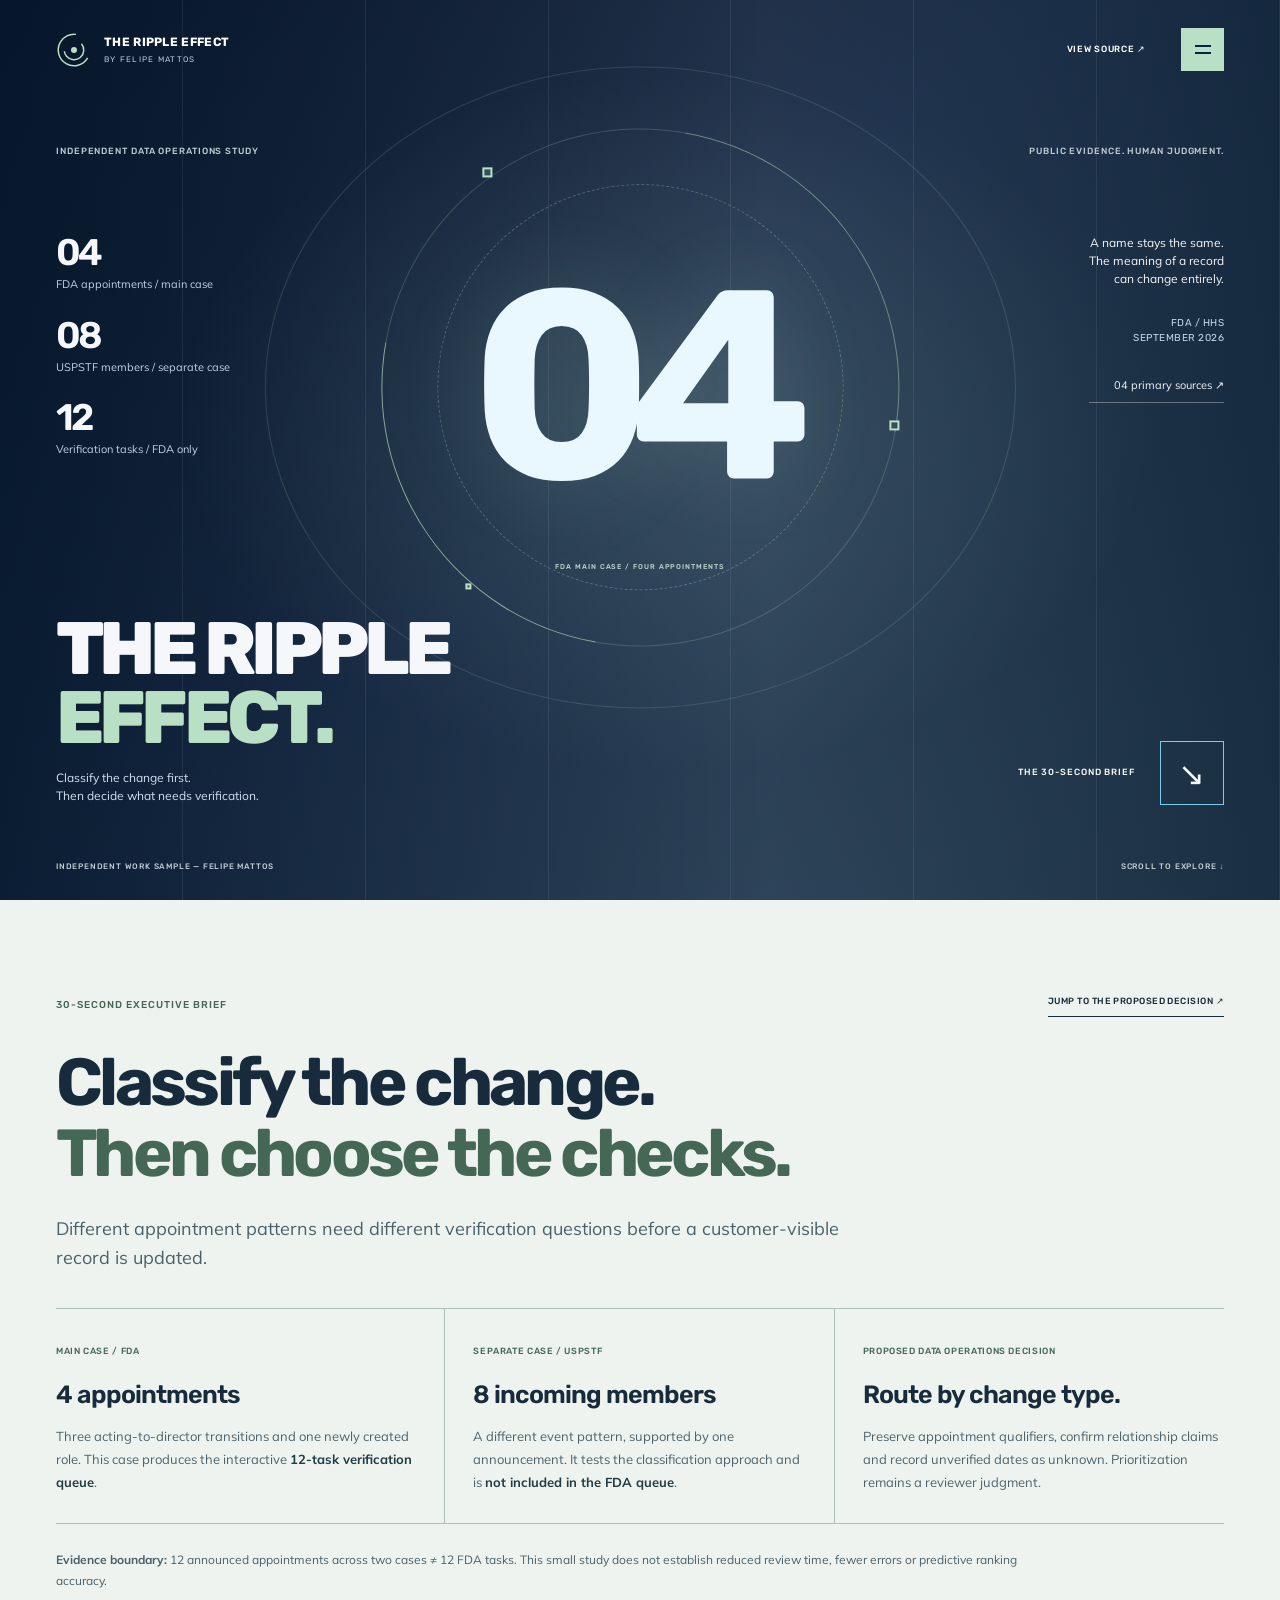
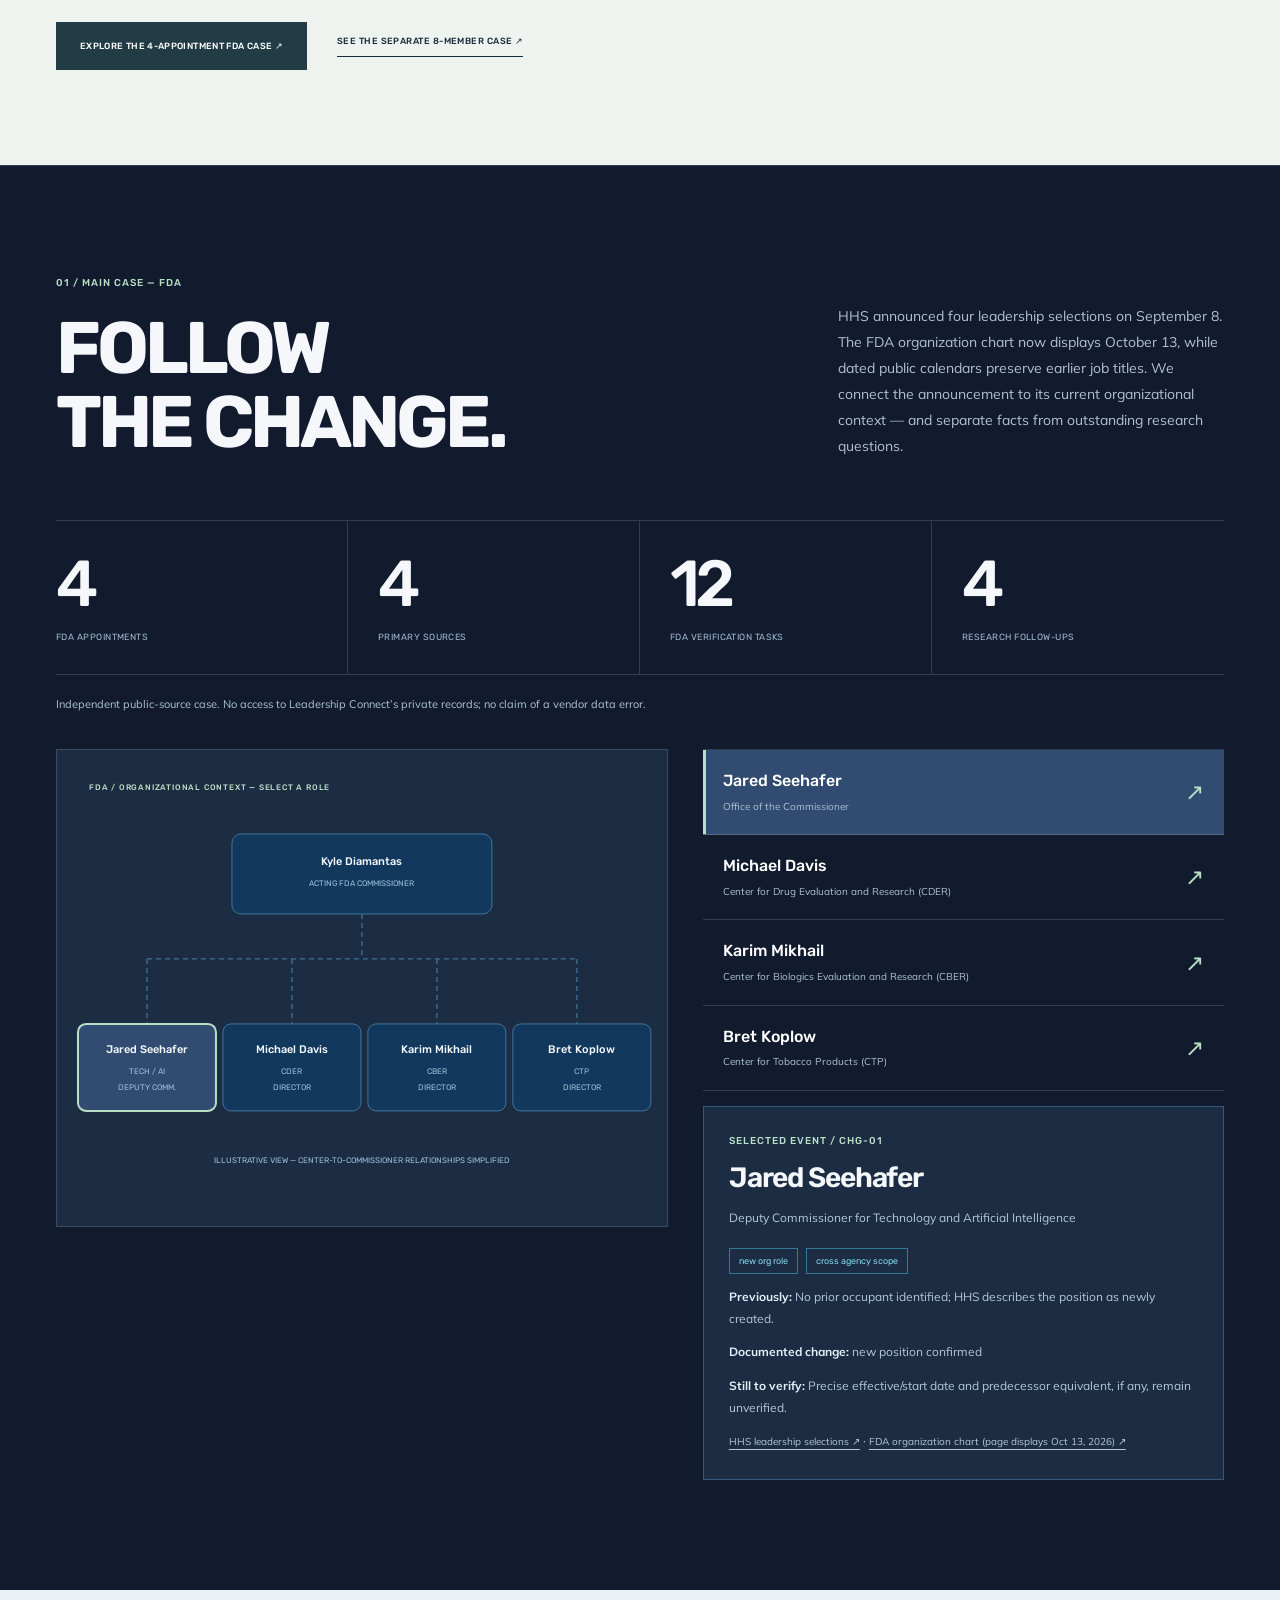
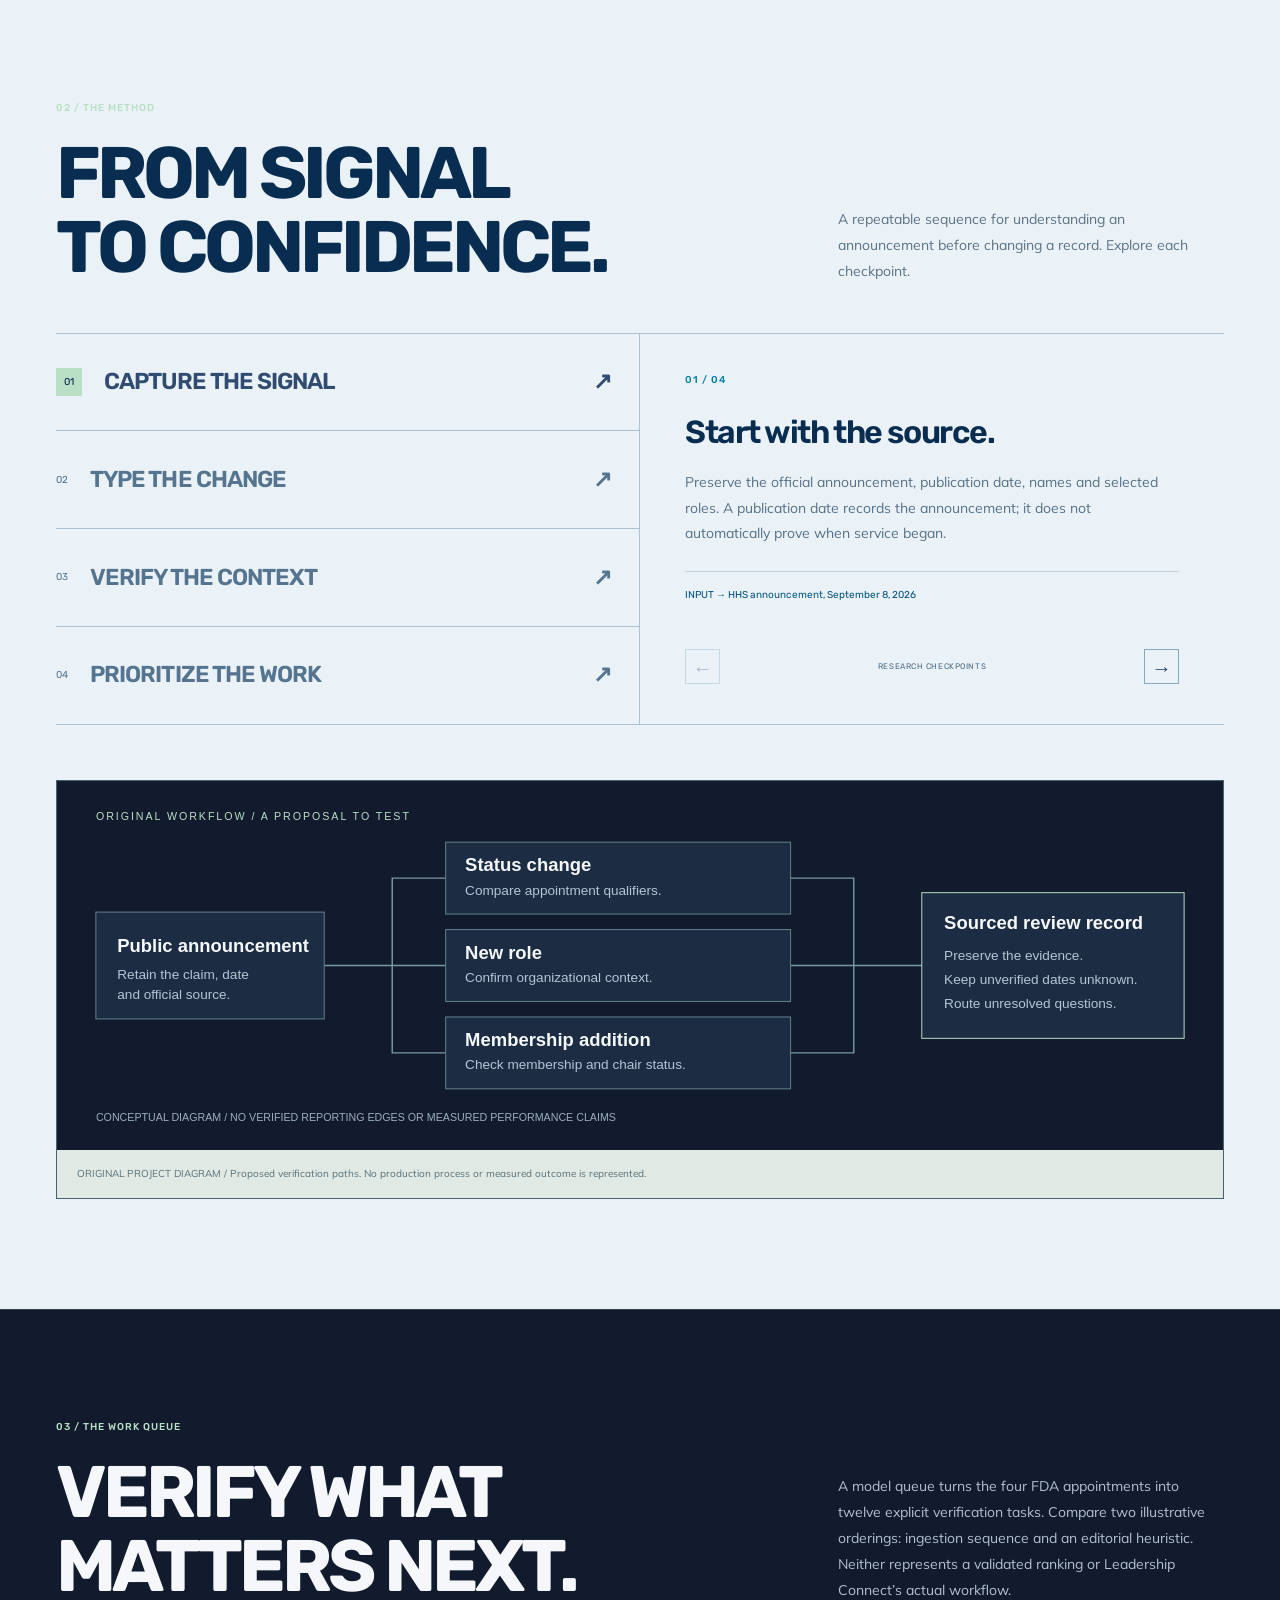
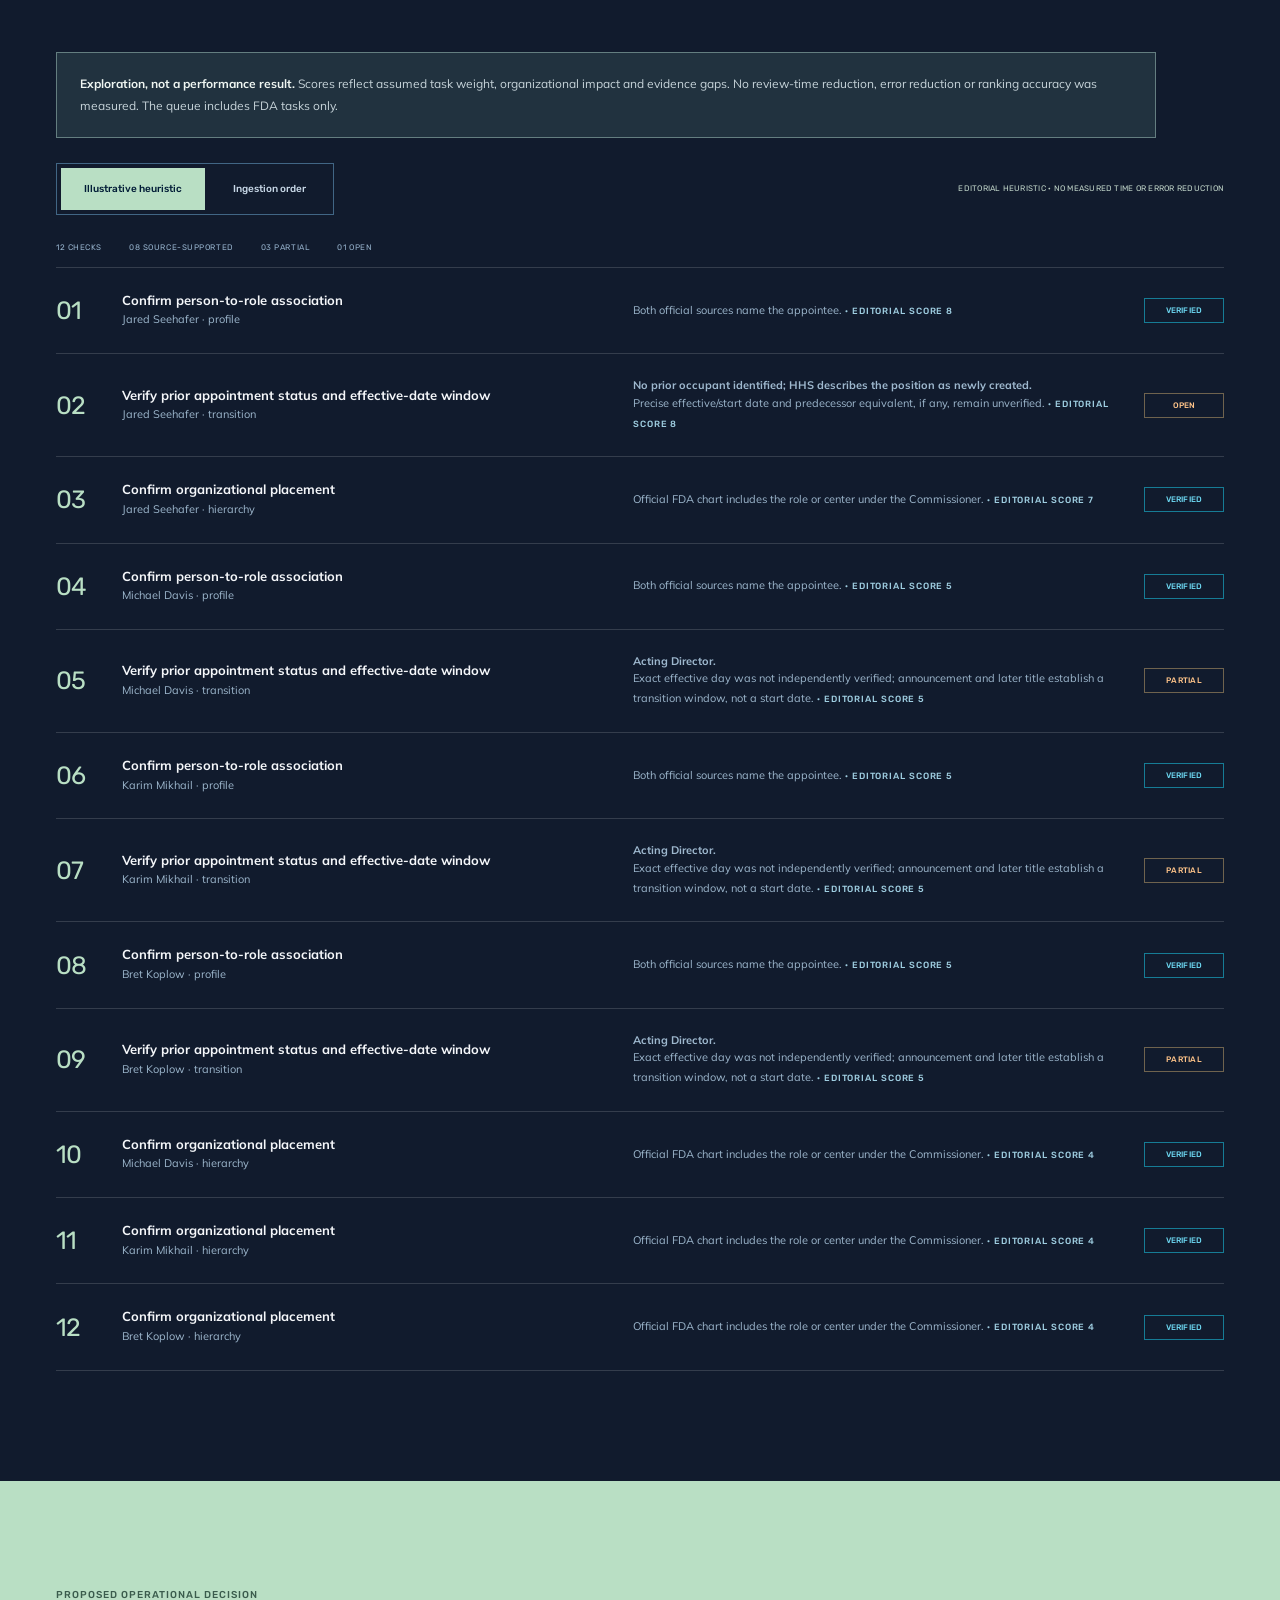
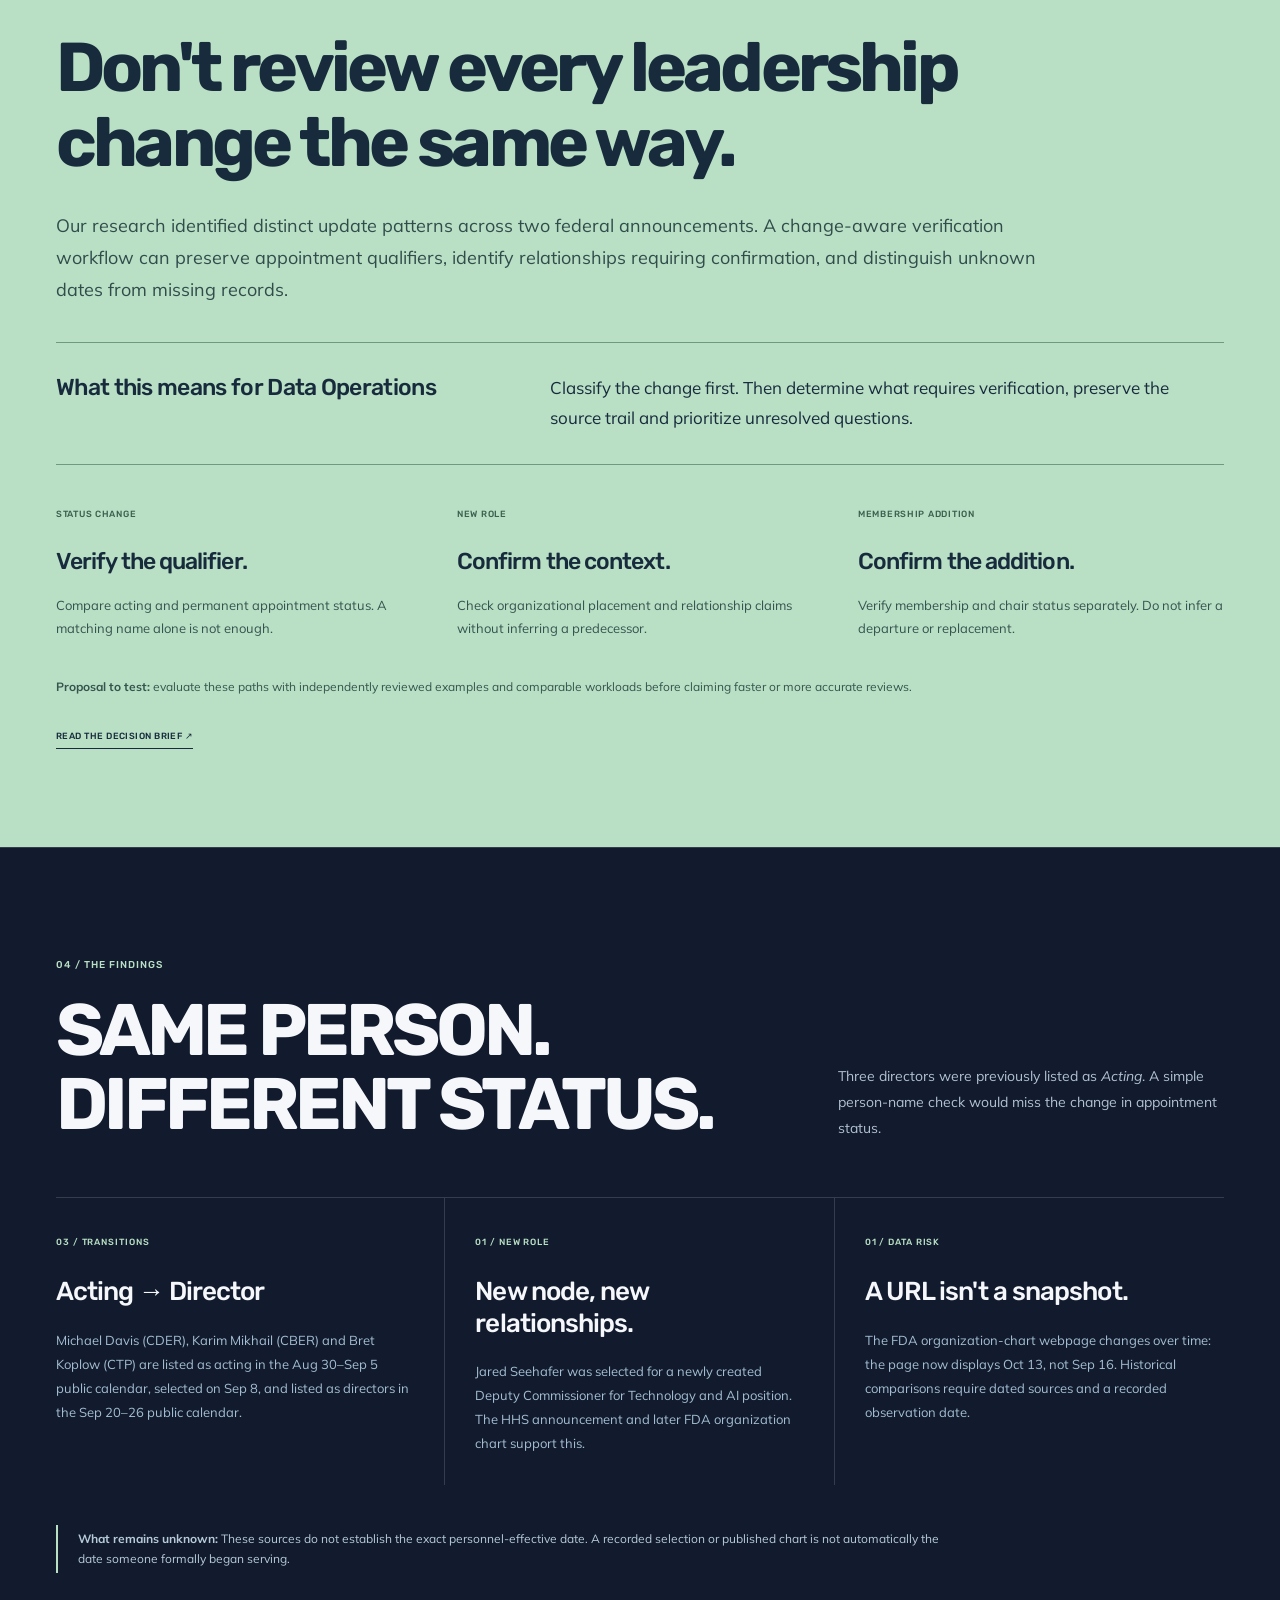
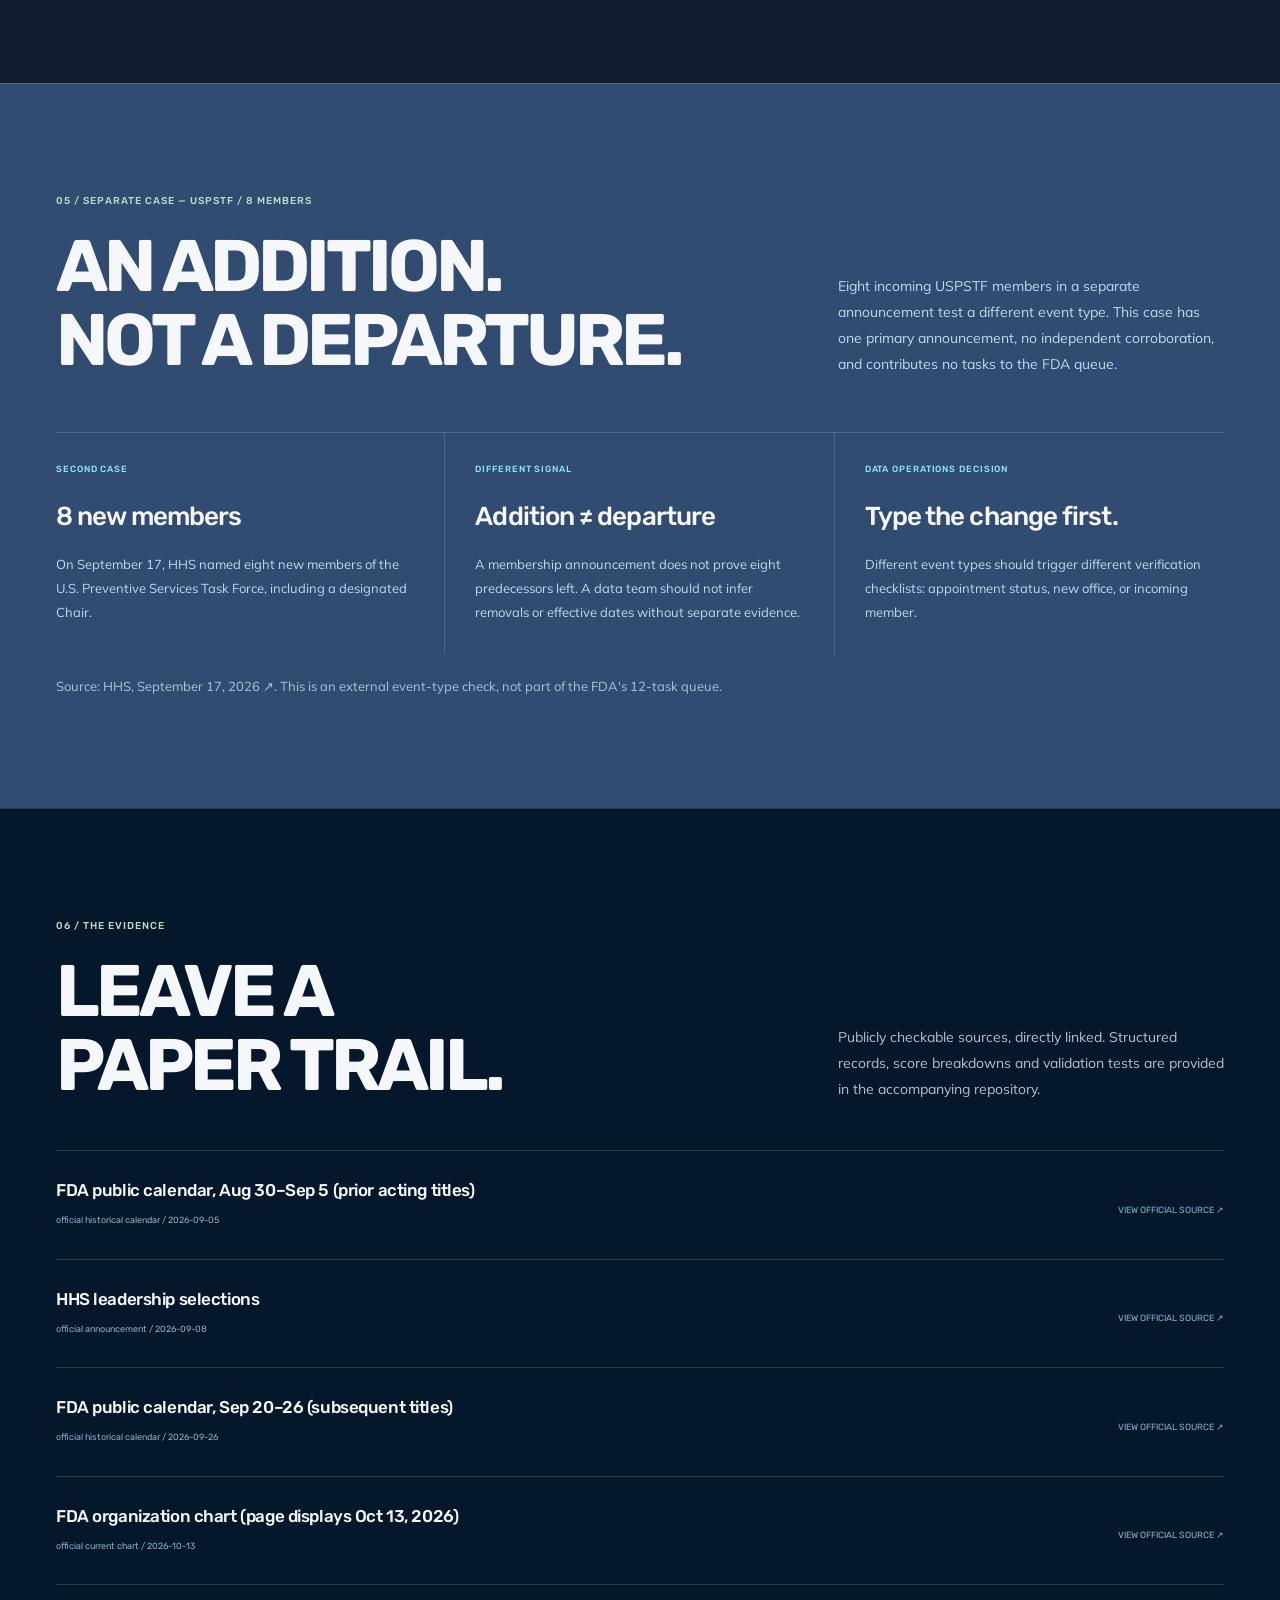
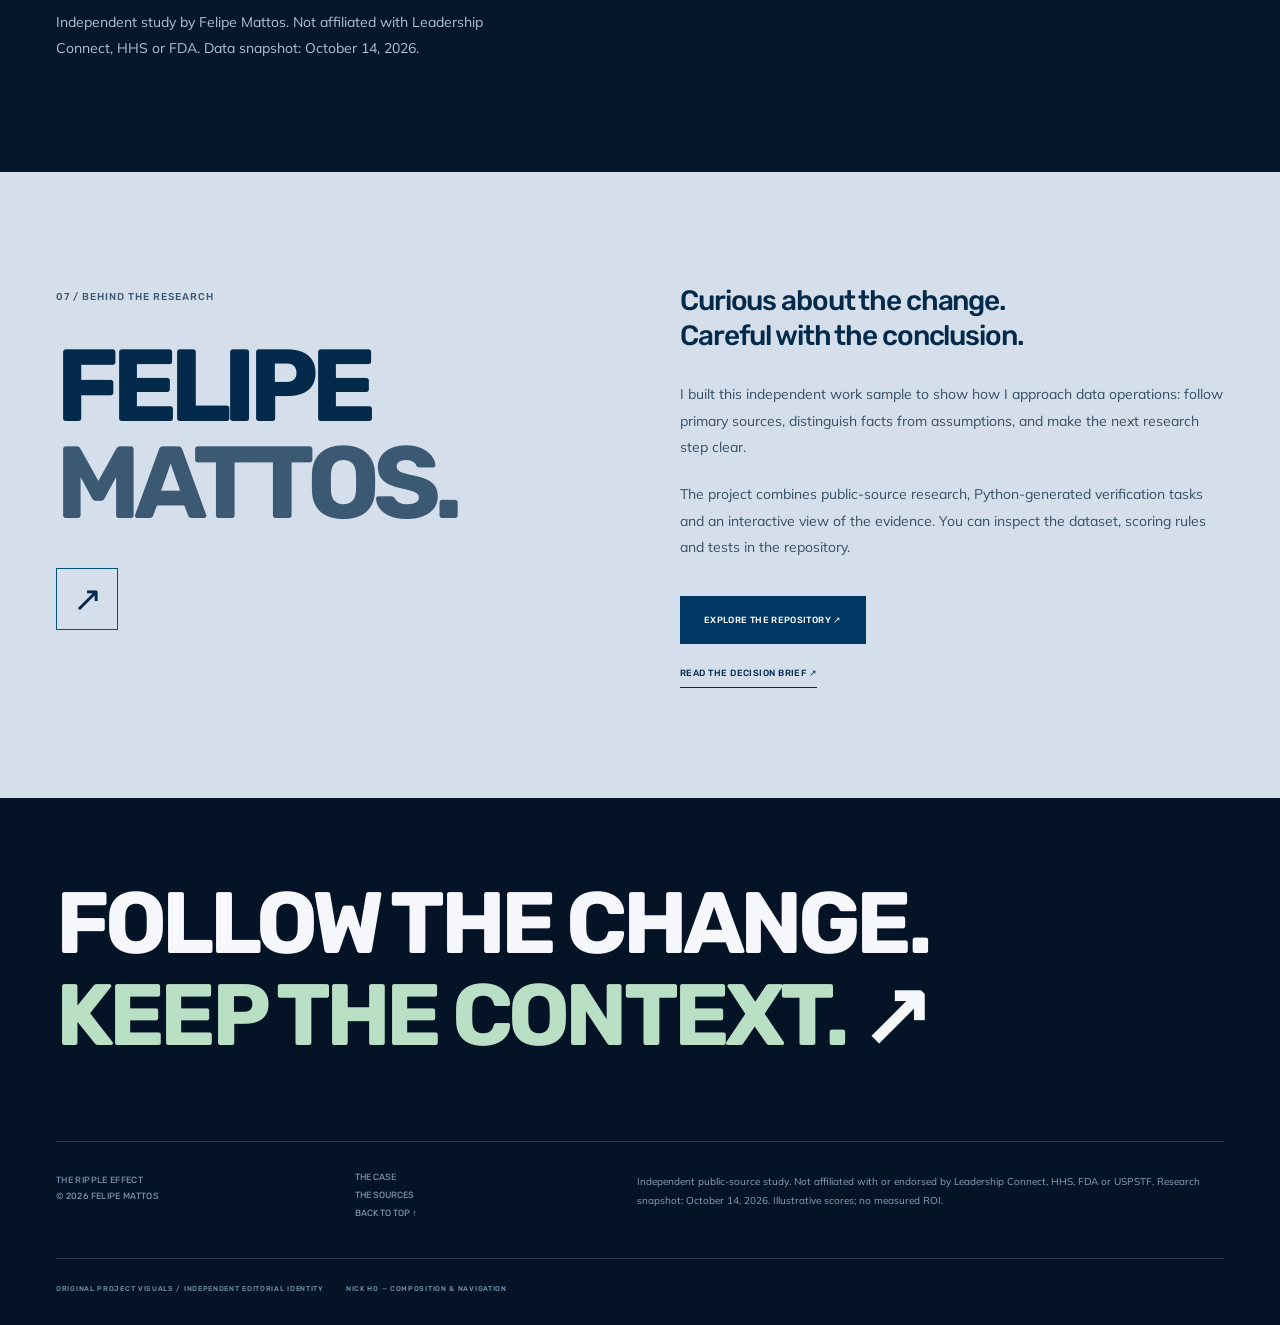
==== commit 3e098152: "Clarify that FDA queue derives from four appointments in one announcement" ====
--- a/index.html
+++ b/index.html
@@ -10,7 +10,7 @@
 <g class="org-click" tabindex="0" role="button" aria-label="Select Karim Mikhail" data-id="CHG-03"><rect x="296" y="210" width="138" height="87" rx="8" class="org-node"/><text x="365" y="239" class="org-text">Karim Mikhail</text><text x="365" y="260" class="org-sub">CBER</text><text x="365" y="276" class="org-sub">DIRECTOR</text></g>
 <g class="org-click" tabindex="0" role="button" aria-label="Select Bret Koplow" data-id="CHG-04"><rect x="441" y="210" width="138" height="87" rx="8" class="org-node"/><text x="510" y="239" class="org-text">Bret Koplow</text><text x="510" y="260" class="org-sub">CTP</text><text x="510" y="276" class="org-sub">DIRECTOR</text></g>
 <text x="290" y="349" class="org-sub">ILLUSTRATIVE VIEW — CENTER-TO-COMMISSIONER RELATIONSHIPS SIMPLIFIED</text></svg></div><div><div id="person-list" class="person-list" aria-label="Select a leader"></div><div class="detail" id="detail" aria-live="polite" aria-atomic="true"></div></div></div></div></section>
-<section class="method-section" id="method"><div class="shell"><div class="section-head"><div><div class="eyebrow">02 / THE METHOD</div><h2>FROM SIGNAL<br>TO CONFIDENCE.</h2></div><p class="sub">A repeatable sequence for understanding an announcement before changing a record. Explore each checkpoint.</p></div><div class="method-layout"><div class="method-tabs" role="tablist" aria-label="Research checkpoints"><button role="tab" type="button" id="method-tab-0" aria-controls="method-panel" aria-selected="true" data-step="0"><span>01</span>CAPTURE THE SIGNAL<i>↗</i></button><button role="tab" type="button" id="method-tab-1" aria-controls="method-panel" aria-selected="false" tabindex="-1" data-step="1"><span>02</span>TYPE THE CHANGE<i>↗</i></button><button role="tab" type="button" id="method-tab-2" aria-controls="method-panel" aria-selected="false" tabindex="-1" data-step="2"><span>03</span>VERIFY THE CONTEXT<i>↗</i></button><button role="tab" type="button" id="method-tab-3" aria-controls="method-panel" aria-selected="false" tabindex="-1" data-step="3"><span>04</span>PRIORITIZE THE WORK<i>↗</i></button></div><article id="method-panel" class="method-panel" role="tabpanel" aria-labelledby="method-tab-0" tabindex="0"><span id="method-count">01 / 04</span><h3 id="method-title">Start with the source.</h3><p id="method-copy">Preserve the official announcement, publication date, names and selected roles. A publication date records the announcement; it does not automatically prove when service began.</p><div class="method-example" id="method-example">INPUT → HHS announcement, September 8, 2026</div><div class="method-pagination"><button type="button" id="method-prev" aria-label="Previous checkpoint" disabled>←</button><span>RESEARCH CHECKPOINTS</span><button type="button" id="method-next" aria-label="Next checkpoint">→</button></div></article></div><figure class="own-visual"><img src="site/assets/verification-flow.svg" alt="Proposed workflow: classify an appointment as a status change, a new role or a membership addition; choose the corresponding verification questions; preserve the source trail and unknown dates." width="1200" height="380" loading="lazy"><figcaption>ORIGINAL PROJECT DIAGRAM / Proposed verification paths. No production process or measured outcome is represented.</figcaption></figure></div></section><section class="section" id="queue"><div class="shell"><div class="section-head"><div><div class="eyebrow">03 / THE WORK QUEUE</div><h2>VERIFY WHAT<br>MATTERS NEXT.</h2></div><p class="sub">A model queue turns four announcements into twelve explicit tasks. Compare two illustrative orderings: ingestion sequence and an editorial heuristic. Neither represents a validated ranking or Leadership Connect’s actual workflow.</p></div><p class="ranking-limit"><strong>Exploration, not a performance result.</strong> Scores reflect assumed task weight, organizational impact and evidence gaps. No review-time reduction, error reduction or ranking accuracy was measured. The queue includes FDA tasks only.</p><div class="controls"><div class="seg"><button id="btn-priority" type="button" aria-pressed="true">Illustrative heuristic</button><button id="btn-fifo" type="button" aria-pressed="false">Ingestion order</button></div><span class="pill" id="queue-label">EDITORIAL HEURISTIC · NO MEASURED TIME OR ERROR REDUCTION</span></div><div class="queue-summary"><span>12 CHECKS</span><span>08 SOURCE-SUPPORTED</span><span>03 PARTIAL</span><span>01 OPEN</span></div><div id="task-queue" class="queue" aria-live="polite"></div></div></section>
+<section class="method-section" id="method"><div class="shell"><div class="section-head"><div><div class="eyebrow">02 / THE METHOD</div><h2>FROM SIGNAL<br>TO CONFIDENCE.</h2></div><p class="sub">A repeatable sequence for understanding an announcement before changing a record. Explore each checkpoint.</p></div><div class="method-layout"><div class="method-tabs" role="tablist" aria-label="Research checkpoints"><button role="tab" type="button" id="method-tab-0" aria-controls="method-panel" aria-selected="true" data-step="0"><span>01</span>CAPTURE THE SIGNAL<i>↗</i></button><button role="tab" type="button" id="method-tab-1" aria-controls="method-panel" aria-selected="false" tabindex="-1" data-step="1"><span>02</span>TYPE THE CHANGE<i>↗</i></button><button role="tab" type="button" id="method-tab-2" aria-controls="method-panel" aria-selected="false" tabindex="-1" data-step="2"><span>03</span>VERIFY THE CONTEXT<i>↗</i></button><button role="tab" type="button" id="method-tab-3" aria-controls="method-panel" aria-selected="false" tabindex="-1" data-step="3"><span>04</span>PRIORITIZE THE WORK<i>↗</i></button></div><article id="method-panel" class="method-panel" role="tabpanel" aria-labelledby="method-tab-0" tabindex="0"><span id="method-count">01 / 04</span><h3 id="method-title">Start with the source.</h3><p id="method-copy">Preserve the official announcement, publication date, names and selected roles. A publication date records the announcement; it does not automatically prove when service began.</p><div class="method-example" id="method-example">INPUT → HHS announcement, September 8, 2026</div><div class="method-pagination"><button type="button" id="method-prev" aria-label="Previous checkpoint" disabled>←</button><span>RESEARCH CHECKPOINTS</span><button type="button" id="method-next" aria-label="Next checkpoint">→</button></div></article></div><figure class="own-visual"><img src="site/assets/verification-flow.svg" alt="Proposed workflow: classify an appointment as a status change, a new role or a membership addition; choose the corresponding verification questions; preserve the source trail and unknown dates." width="1200" height="380" loading="lazy"><figcaption>ORIGINAL PROJECT DIAGRAM / Proposed verification paths. No production process or measured outcome is represented.</figcaption></figure></div></section><section class="section" id="queue"><div class="shell"><div class="section-head"><div><div class="eyebrow">03 / THE WORK QUEUE</div><h2>VERIFY WHAT<br>MATTERS NEXT.</h2></div><p class="sub">A model queue turns the four FDA appointments into twelve explicit verification tasks. Compare two illustrative orderings: ingestion sequence and an editorial heuristic. Neither represents a validated ranking or Leadership Connect’s actual workflow.</p></div><p class="ranking-limit"><strong>Exploration, not a performance result.</strong> Scores reflect assumed task weight, organizational impact and evidence gaps. No review-time reduction, error reduction or ranking accuracy was measured. The queue includes FDA tasks only.</p><div class="controls"><div class="seg"><button id="btn-priority" type="button" aria-pressed="true">Illustrative heuristic</button><button id="btn-fifo" type="button" aria-pressed="false">Ingestion order</button></div><span class="pill" id="queue-label">EDITORIAL HEURISTIC · NO MEASURED TIME OR ERROR REDUCTION</span></div><div class="queue-summary"><span>12 CHECKS</span><span>08 SOURCE-SUPPORTED</span><span>03 PARTIAL</span><span>01 OPEN</span></div><div id="task-queue" class="queue" aria-live="polite"></div></div></section>
 <section class="decision-section" id="decision" aria-labelledby="decision-title"><div class="shell"><span class="eyebrow">PROPOSED OPERATIONAL DECISION</span><h2 id="decision-title">Don't review every leadership change the same way.</h2><p class="decision-lead">Our research identified distinct update patterns across two federal announcements. A change-aware verification workflow can preserve appointment qualifiers, identify relationships requiring confirmation, and distinguish unknown dates from missing records.</p><div class="decision-body"><h3>What this means for Data Operations</h3><p>Classify the change first. Then determine what requires verification, preserve the source trail and prioritize unresolved questions.</p></div><div class="decision-paths"><article><span>STATUS CHANGE</span><h3>Verify the qualifier.</h3><p>Compare acting and permanent appointment status. A matching name alone is not enough.</p></article><article><span>NEW ROLE</span><h3>Confirm the context.</h3><p>Check organizational placement and relationship claims without inferring a predecessor.</p></article><article><span>MEMBERSHIP ADDITION</span><h3>Confirm the addition.</h3><p>Verify membership and chair status separately. Do not infer a departure or replacement.</p></article></div><p class="decision-caveat"><strong>Proposal to test:</strong> evaluate these paths with independently reviewed examples and comparable workloads before claiming faster or more accurate reviews.</p><a class="text-link" href="https://github.com/felipervm/leadership-change-intelligence/blob/main/docs/decision_brief.md" target="_blank" rel="noopener">READ THE DECISION BRIEF ↗</a></div></section><section class="section" id="findings"><div class="shell"><div class="section-head"><div><div class="eyebrow">04 / THE FINDINGS</div><h2>SAME PERSON.<br>DIFFERENT STATUS.</h2></div><p class="sub">Three directors were previously listed as <em>Acting</em>. A simple person-name check would miss the change in appointment status.</p></div><div class="findings-grid"><article class="finding"><span class="mono">03 / TRANSITIONS</span><h3>Acting → Director</h3><p>Michael Davis (CDER), Karim Mikhail (CBER) and Bret Koplow (CTP) are listed as acting in the Aug 30–Sep 5 public calendar, selected on Sep 8, and listed as directors in the Sep 20–26 public calendar.</p></article><article class="finding"><span class="mono">01 / NEW ROLE</span><h3>New node, new relationships.</h3><p>Jared Seehafer was selected for a newly created Deputy Commissioner for Technology and AI position. The HHS announcement and later FDA organization chart support this.</p></article><article class="finding"><span class="mono">01 / DATA RISK</span><h3>A URL isn't a snapshot.</h3><p>The FDA organization-chart webpage changes over time: the page now displays Oct 13, not Sep 16. Historical comparisons require dated sources and a recorded observation date.</p></article></div><p class="source-warning"><strong>What remains unknown:</strong> These sources do not establish the exact personnel-effective date. A recorded selection or published chart is not automatically the date someone formally began serving.</p></div></section><section class="section" id="validation"><div class="shell"><div class="section-head"><div><div class="eyebrow">05 / SEPARATE CASE — USPSTF / 8 MEMBERS</div><h2>AN ADDITION.<br>NOT A DEPARTURE.</h2></div><p class="section-intro">Eight incoming USPSTF members in a separate announcement test a different event type. This case has one primary announcement, no independent corroboration, and contributes no tasks to the FDA queue.</p></div><div class="findings-grid"><div class="finding"><div class="eyebrow">SECOND CASE</div><h3>8 new members</h3><p>On September 17, HHS named eight new members of the U.S. Preventive Services Task Force, including a designated Chair.</p></div><div class="finding"><div class="eyebrow">DIFFERENT SIGNAL</div><h3>Addition ≠ departure</h3><p>A membership announcement does not prove eight predecessors left. A data team should not infer removals or effective dates without separate evidence.</p></div><div class="finding"><div class="eyebrow">DATA OPERATIONS DECISION</div><h3>Type the change first.</h3><p>Different event types should trigger different verification checklists: appointment status, new office, or incoming member.</p></div></div><p style="font-size:13px;color:var(--muted);margin-top:22px">Source: <a href="https://www.hhs.gov/press-room/secretary-kennedy-announces-new-us-preventive-services-task-force-members.html" target="_blank" rel="noopener noreferrer">HHS, September 17, 2026 ↗</a>. This is an external event-type check, not part of the FDA's 12-task queue.</p></div></section>
 <section class="section" id="sources"><div class="shell"><div class="section-head"><div><div class="eyebrow">06 / THE EVIDENCE</div><h2>LEAVE A<br>PAPER TRAIL.</h2></div><p class="sub">Publicly checkable sources, directly linked. Structured records, score breakdowns and validation tests are provided in the accompanying repository.</p></div><div id="source-list" class="source-list"></div><p class="sub" style="margin-top:25px">Independent study by <a href="https://www.linkedin.com/in/felipervm/">Felipe Mattos</a>. Not affiliated with Leadership Connect, HHS or FDA. Data snapshot: October 14, 2026.</p></div></section>
 <section class="about-section" id="about"><div class="shell about-layout"><div><span class="eyebrow">07 / BEHIND THE RESEARCH</span><h2>FELIPE<br><span>MATTOS.</span></h2><a class="round-link" href="https://www.linkedin.com/in/felipervm/" target="_blank" rel="noopener" aria-label="Connect with Felipe Mattos on LinkedIn">↗</a></div><div class="about-body"><p class="about-lead">Curious about the change.<br>Careful with the conclusion.</p><p>I built this independent work sample to show how I approach data operations: follow primary sources, distinguish facts from assumptions, and make the next research step clear.</p><p>The project combines public-source research, Python-generated verification tasks and an interactive view of the evidence. You can inspect the dataset, scoring rules and tests in the repository.</p><div class="about-actions"><a class="button" href="https://github.com/felipervm/leadership-change-intelligence" target="_blank" rel="noopener">EXPLORE THE REPOSITORY ↗</a><a class="text-link" href="https://github.com/felipervm/leadership-change-intelligence/blob/main/docs/decision_brief.md" target="_blank" rel="noopener">READ THE DECISION BRIEF ↗</a></div></div></div></section></main><footer class="footer"><div class="shell"><a class="footer-statement" href="#top">FOLLOW THE CHANGE.<br><span>KEEP THE CONTEXT.</span> ↗</a><div class="footer-grid"><span>THE RIPPLE EFFECT<br>© 2026 FELIPE MATTOS</span><div><a href="#case">THE CASE</a><a href="#sources">THE SOURCES</a><a href="#top">BACK TO TOP ↑</a></div><p>Independent public-source study. Not affiliated with or endorsed by Leadership Connect, HHS, FDA or USPSTF. Research snapshot: October 14, 2026. Illustrative scores; no measured ROI.</p></div><div class="credits">ORIGINAL PROJECT VISUALS / INDEPENDENT EDITORIAL IDENTITY<a href="https://nickho-motorsports.nl/" target="_blank" rel="noopener">NICK HO — COMPOSITION & NAVIGATION</a></div></div></footer><script type="application/json" id="embedded-case">{"case": {"case_id": "fda-sept-2026", "as_of": "2026-10-14", "agency": "U.S. Food and Drug Administration", "sources": [{"id": "FDA-AUG30", "kind": "official_historical_calendar", "label": "FDA public calendar, Aug 30–Sep 5 (prior acting titles)", "date": "2026-09-05", "url": "https://www.fda.gov/news-events/public-calendar-meetings-fda-officials/public-calendar-august-30-september-5-2026", "note": "Archived week-specific record, lists Davis, Mikhail, Koplow as acting directors."}, {"id": "HHS-SEP08", "kind": "official_announcement", "label": "HHS leadership selections", "date": "2026-09-08", "url": "https://www.hhs.gov/press-room/hhs-announces-key-fda-leadership-selections.html"}, {"id": "FDA-SEP20", "kind": "official_historical_calendar", "label": "FDA public calendar, Sep 20–26 (subsequent titles)", "date": "2026-09-26", "url": "https://www.fda.gov/news-events/public-calendar-meetings-fda-officials/public-calendar-september-20-26-2026", "note": "Week-specific record, lists directors without acting designation."}, {"id": "FDA-OCT13", "kind": "official_current_chart", "label": "FDA organization chart (page displays Oct 13, 2026)", "date": "2026-10-13", "url": "https://www.fda.gov/about-fda/fda-organization-charts/fda-overview-organization-chart-text-version", "note": "LIVING WEBPAGE: the chart URL updates; page date must be checked again if revisited."}], "reporting_manager": {"id": "FDA-COMMISSIONER", "name": "Kyle Diamantas", "role": "Acting Commissioner of Food and Drugs", "evidence": ["FDA-AUG30"], "note": "Official FDA calendar identifies the Acting Commissioner; edges in the visualization are illustrative rather than independently validated direct reporting lines."}, "changes": [{"id": "CHG-01", "person": "Jared Seehafer", "role": "Deputy Commissioner for Technology and Artificial Intelligence", "unit": "Office of the Commissioner", "type": "new_role", "evidence": ["HHS-SEP08", "FDA-OCT13"], "relationships": ["organizational placement shown in FDA overview; direct reporting edge not independently verified"], "risk_tags": ["new_org_role", "cross_agency_scope"], "customer_relevance": 3, "prior_status": "No prior occupant identified; HHS describes the position as newly created.", "transition_status": "new_position_confirmed", "transition_evidence": ["HHS-SEP08"], "unresolved": "Precise effective/start date and predecessor equivalent, if any, remain unverified."}, {"id": "CHG-02", "person": "Michael Davis", "role": "Director, Center for Drug Evaluation and Research", "unit": "Center for Drug Evaluation and Research (CDER)", "type": "leadership_selection", "evidence": ["HHS-SEP08", "FDA-OCT13"], "relationships": ["organizational placement shown in FDA overview; direct reporting edge not independently verified"], "risk_tags": ["center_leadership"], "customer_relevance": 2, "prior_status": "Acting Director", "transition_status": "acting_to_director_confirmed", "transition_evidence": ["FDA-AUG30", "HHS-SEP08", "FDA-SEP20"], "unresolved": "Exact effective day was not independently verified; announcement and later title establish a transition window, not a start date."}, {"id": "CHG-03", "person": "Karim Mikhail", "role": "Director, Center for Biologics Evaluation and Research", "unit": "Center for Biologics Evaluation and Research (CBER)", "type": "leadership_selection", "evidence": ["HHS-SEP08", "FDA-OCT13"], "relationships": ["organizational placement shown in FDA overview; direct reporting edge not independently verified"], "risk_tags": ["center_leadership"], "customer_relevance": 2, "prior_status": "Acting Director", "transition_status": "acting_to_director_confirmed", "transition_evidence": ["FDA-AUG30", "HHS-SEP08", "FDA-SEP20"], "unresolved": "Exact effective day was not independently verified; announcement and later title establish a transition window, not a start date."}, {"id": "CHG-04", "person": "Bret Koplow", "role": "Director, Center for Tobacco Products", "unit": "Center for Tobacco Products (CTP)", "type": "leadership_selection", "evidence": ["HHS-SEP08", "FDA-OCT13"], "relationships": ["organizational placement shown in FDA overview; direct reporting edge not independently verified"], "risk_tags": ["center_leadership"], "customer_relevance": 2, "prior_status": "Acting Director", "transition_status": "acting_to_director_confirmed", "transition_evidence": ["FDA-AUG30", "HHS-SEP08", "FDA-SEP20"], "unresolved": "Exact effective day was not independently verified; announcement and later title establish a transition window, not a start date."}], "research_finding": "Three Acting Director → Director title changes supported by dated FDA calendars and the HHS announcement; one newly created Deputy Commissioner role. Exact personnel-effective dates not established.", "source_caveat": "The organizational chart is a living page. The original v1 attributed a September 16 chart snapshot to a URL that now displays October 13. This version avoids treating that URL as a fixed archived snapshot."}, "tasks": [{"id": "CHG-01-PROFILE", "event_id": "CHG-01", "kind": "profile", "title": "Confirm person-to-role association", "person": "Jared Seehafer", "status": "confirmed", "why": "Both official sources name the appointee.", "research_note": "", "score": 8, "source_ids": ["HHS-SEP08", "FDA-OCT13"], "score_factors": {"task_weight": 4, "impact_assumption": 3, "evidence_gap": 0, "new_role_flag": 1}, "rank_priority": 1, "rank_fifo": 1}, {"id": "CHG-01-HIERARCHY", "event_id": "CHG-01", "kind": "hierarchy", "title": "Confirm organizational placement", "person": "Jared Seehafer", "status": "confirmed", "why": "Official FDA chart includes the role or center under the Commissioner.", "research_note": "", "score": 7, "source_ids": ["HHS-SEP08", "FDA-OCT13"], "score_factors": {"task_weight": 3, "impact_assumption": 3, "evidence_gap": 0, "new_role_flag": 1}, "rank_priority": 3, "rank_fifo": 2}, {"id": "CHG-01-TRANSITION", "event_id": "CHG-01", "kind": "transition", "title": "Verify prior appointment status and effective-date window", "person": "Jared Seehafer", "status": "needs_research", "why": "Precise effective/start date and predecessor equivalent, if any, remain unverified.", "research_note": "No prior occupant identified; HHS describes the position as newly created.", "score": 8, "source_ids": ["HHS-SEP08"], "score_factors": {"task_weight": 2, "impact_assumption": 3, "evidence_gap": 2, "new_role_flag": 1}, "rank_priority": 2, "rank_fifo": 3}, {"id": "CHG-02-PROFILE", "event_id": "CHG-02", "kind": "profile", "title": "Confirm person-to-role association", "person": "Michael Davis", "status": "confirmed", "why": "Both official sources name the appointee.", "research_note": "", "score": 5, "source_ids": ["HHS-SEP08", "FDA-OCT13"], "score_factors": {"task_weight": 4, "impact_assumption": 1, "evidence_gap": 0, "new_role_flag": 0}, "rank_priority": 4, "rank_fifo": 4}, {"id": "CHG-02-HIERARCHY", "event_id": "CHG-02", "kind": "hierarchy", "title": "Confirm organizational placement", "person": "Michael Davis", "status": "confirmed", "why": "Official FDA chart includes the role or center under the Commissioner.", "research_note": "", "score": 4, "source_ids": ["HHS-SEP08", "FDA-OCT13"], "score_factors": {"task_weight": 3, "impact_assumption": 1, "evidence_gap": 0, "new_role_flag": 0}, "rank_priority": 10, "rank_fifo": 5}, {"id": "CHG-02-TRANSITION", "event_id": "CHG-02", "kind": "transition", "title": "Verify prior appointment status and effective-date window", "person": "Michael Davis", "status": "partial", "why": "Exact effective day was not independently verified; announcement and later title establish a transition window, not a start date.", "research_note": "Acting Director", "score": 5, "source_ids": ["FDA-AUG30", "HHS-SEP08", "FDA-SEP20"], "score_factors": {"task_weight": 2, "impact_assumption": 1, "evidence_gap": 2, "new_role_flag": 0}, "rank_priority": 5, "rank_fifo": 6}, {"id": "CHG-03-PROFILE", "event_id": "CHG-03", "kind": "profile", "title": "Confirm person-to-role association", "person": "Karim Mikhail", "status": "confirmed", "why": "Both official sources name the appointee.", "research_note": "", "score": 5, "source_ids": ["HHS-SEP08", "FDA-OCT13"], "score_factors": {"task_weight": 4, "impact_assumption": 1, "evidence_gap": 0, "new_role_flag": 0}, "rank_priority": 6, "rank_fifo": 7}, {"id": "CHG-03-HIERARCHY", "event_id": "CHG-03", "kind": "hierarchy", "title": "Confirm organizational placement", "person": "Karim Mikhail", "status": "confirmed", "why": "Official FDA chart includes the role or center under the Commissioner.", "research_note": "", "score": 4, "source_ids": ["HHS-SEP08", "FDA-OCT13"], "score_factors": {"task_weight": 3, "impact_assumption": 1, "evidence_gap": 0, "new_role_flag": 0}, "rank_priority": 11, "rank_fifo": 8}, {"id": "CHG-03-TRANSITION", "event_id": "CHG-03", "kind": "transition", "title": "Verify prior appointment status and effective-date window", "person": "Karim Mikhail", "status": "partial", "why": "Exact effective day was not independently verified; announcement and later title establish a transition window, not a start date.", "research_note": "Acting Director", "score": 5, "source_ids": ["FDA-AUG30", "HHS-SEP08", "FDA-SEP20"], "score_factors": {"task_weight": 2, "impact_assumption": 1, "evidence_gap": 2, "new_role_flag": 0}, "rank_priority": 7, "rank_fifo": 9}, {"id": "CHG-04-PROFILE", "event_id": "CHG-04", "kind": "profile", "title": "Confirm person-to-role association", "person": "Bret Koplow", "status": "confirmed", "why": "Both official sources name the appointee.", "research_note": "", "score": 5, "source_ids": ["HHS-SEP08", "FDA-OCT13"], "score_factors": {"task_weight": 4, "impact_assumption": 1, "evidence_gap": 0, "new_role_flag": 0}, "rank_priority": 8, "rank_fifo": 10}, {"id": "CHG-04-HIERARCHY", "event_id": "CHG-04", "kind": "hierarchy", "title": "Confirm organizational placement", "person": "Bret Koplow", "status": "confirmed", "why": "Official FDA chart includes the role or center under the Commissioner.", "research_note": "", "score": 4, "source_ids": ["HHS-SEP08", "FDA-OCT13"], "score_factors": {"task_weight": 3, "impact_assumption": 1, "evidence_gap": 0, "new_role_flag": 0}, "rank_priority": 12, "rank_fifo": 11}, {"id": "CHG-04-TRANSITION", "event_id": "CHG-04", "kind": "transition", "title": "Verify prior appointment status and effective-date window", "person": "Bret Koplow", "status": "partial", "why": "Exact effective day was not independently verified; announcement and later title establish a transition window, not a start date.", "research_note": "Acting Director", "score": 5, "source_ids": ["FDA-AUG30", "HHS-SEP08", "FDA-SEP20"], "score_factors": {"task_weight": 2, "impact_assumption": 1, "evidence_gap": 2, "new_role_flag": 0}, "rank_priority": 9, "rank_fifo": 12}], "summary": {"official_sources": 4, "announced_selections": 4, "verification_tasks": 12, "source_supported_checks": 8, "open_research_tasks": 1, "partial_checks": 3, "documented_transition_patterns": 3}, "disclaimer": "Public-source exercise. No access to Leadership Connect data, no inferred defects, no verified internal ROI.", "method": "Scores are illustrative editorial priorities, not an empirically validated risk model."}</script>
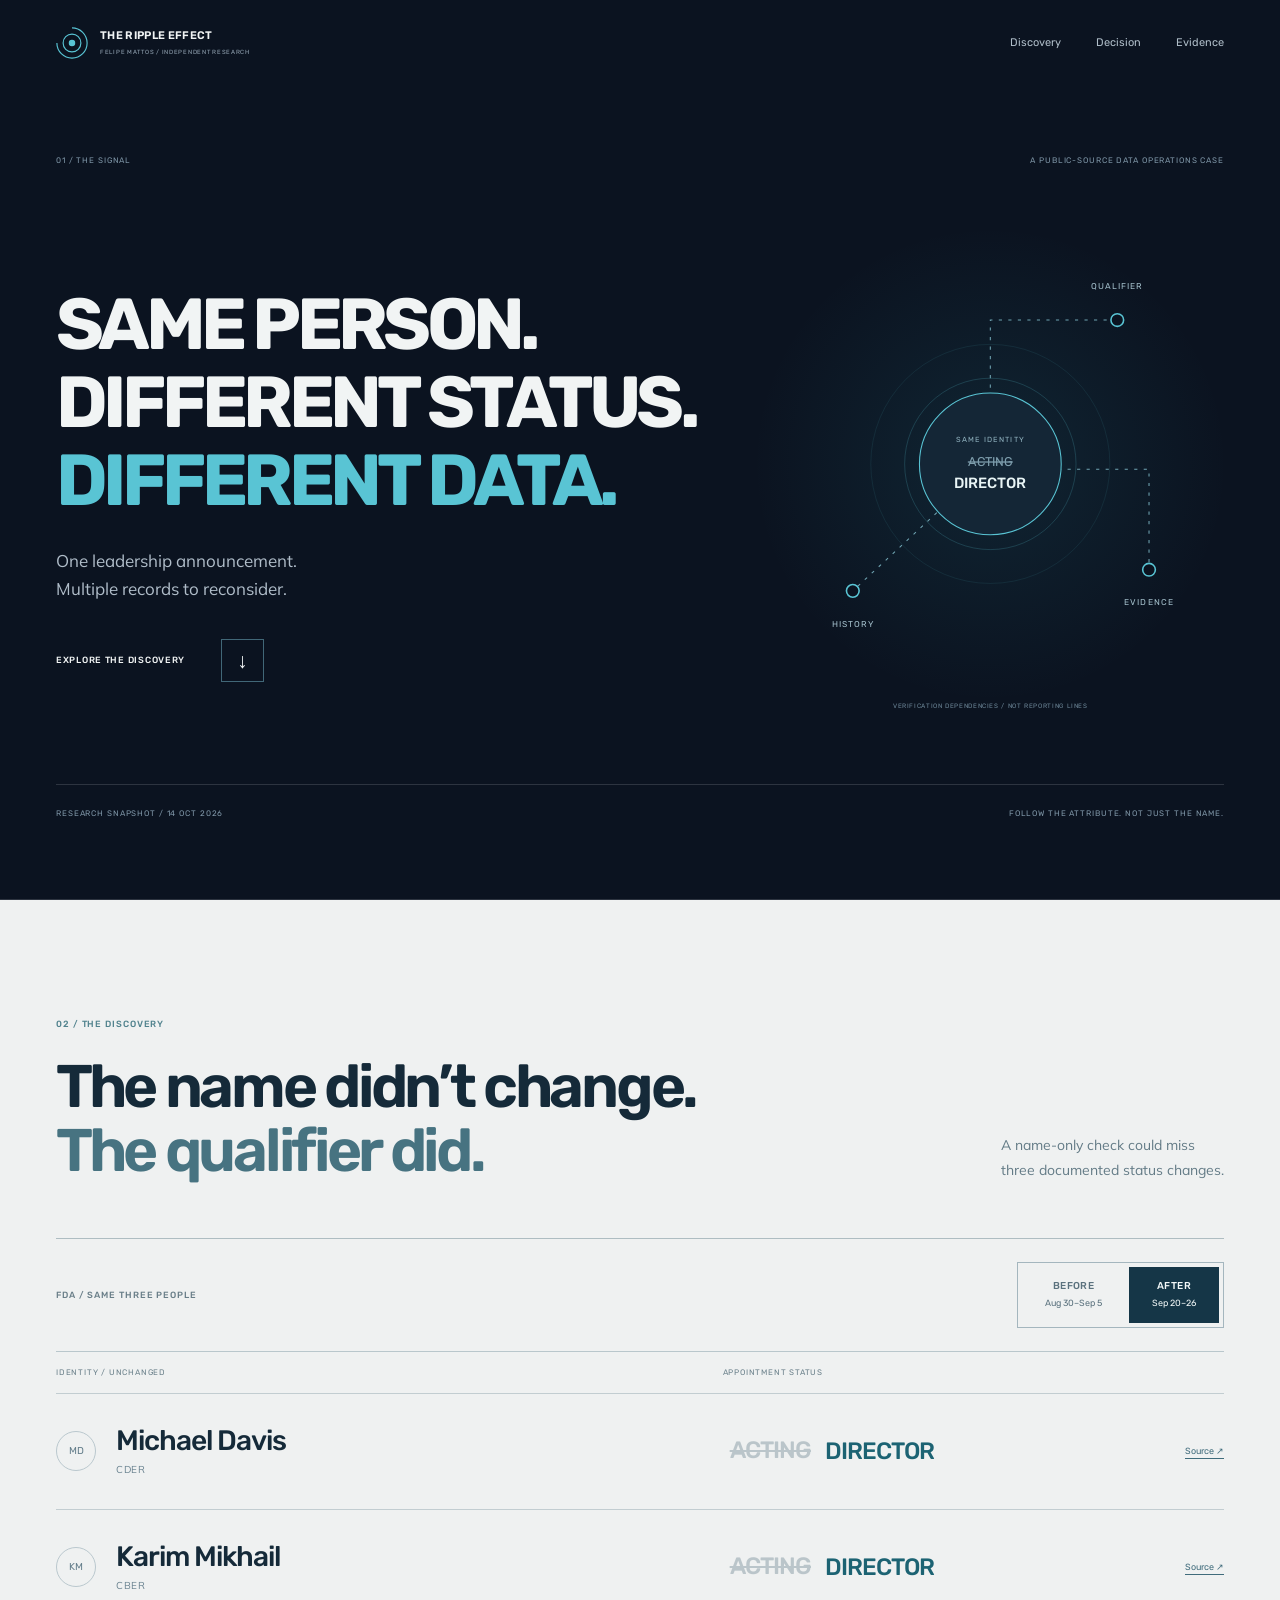
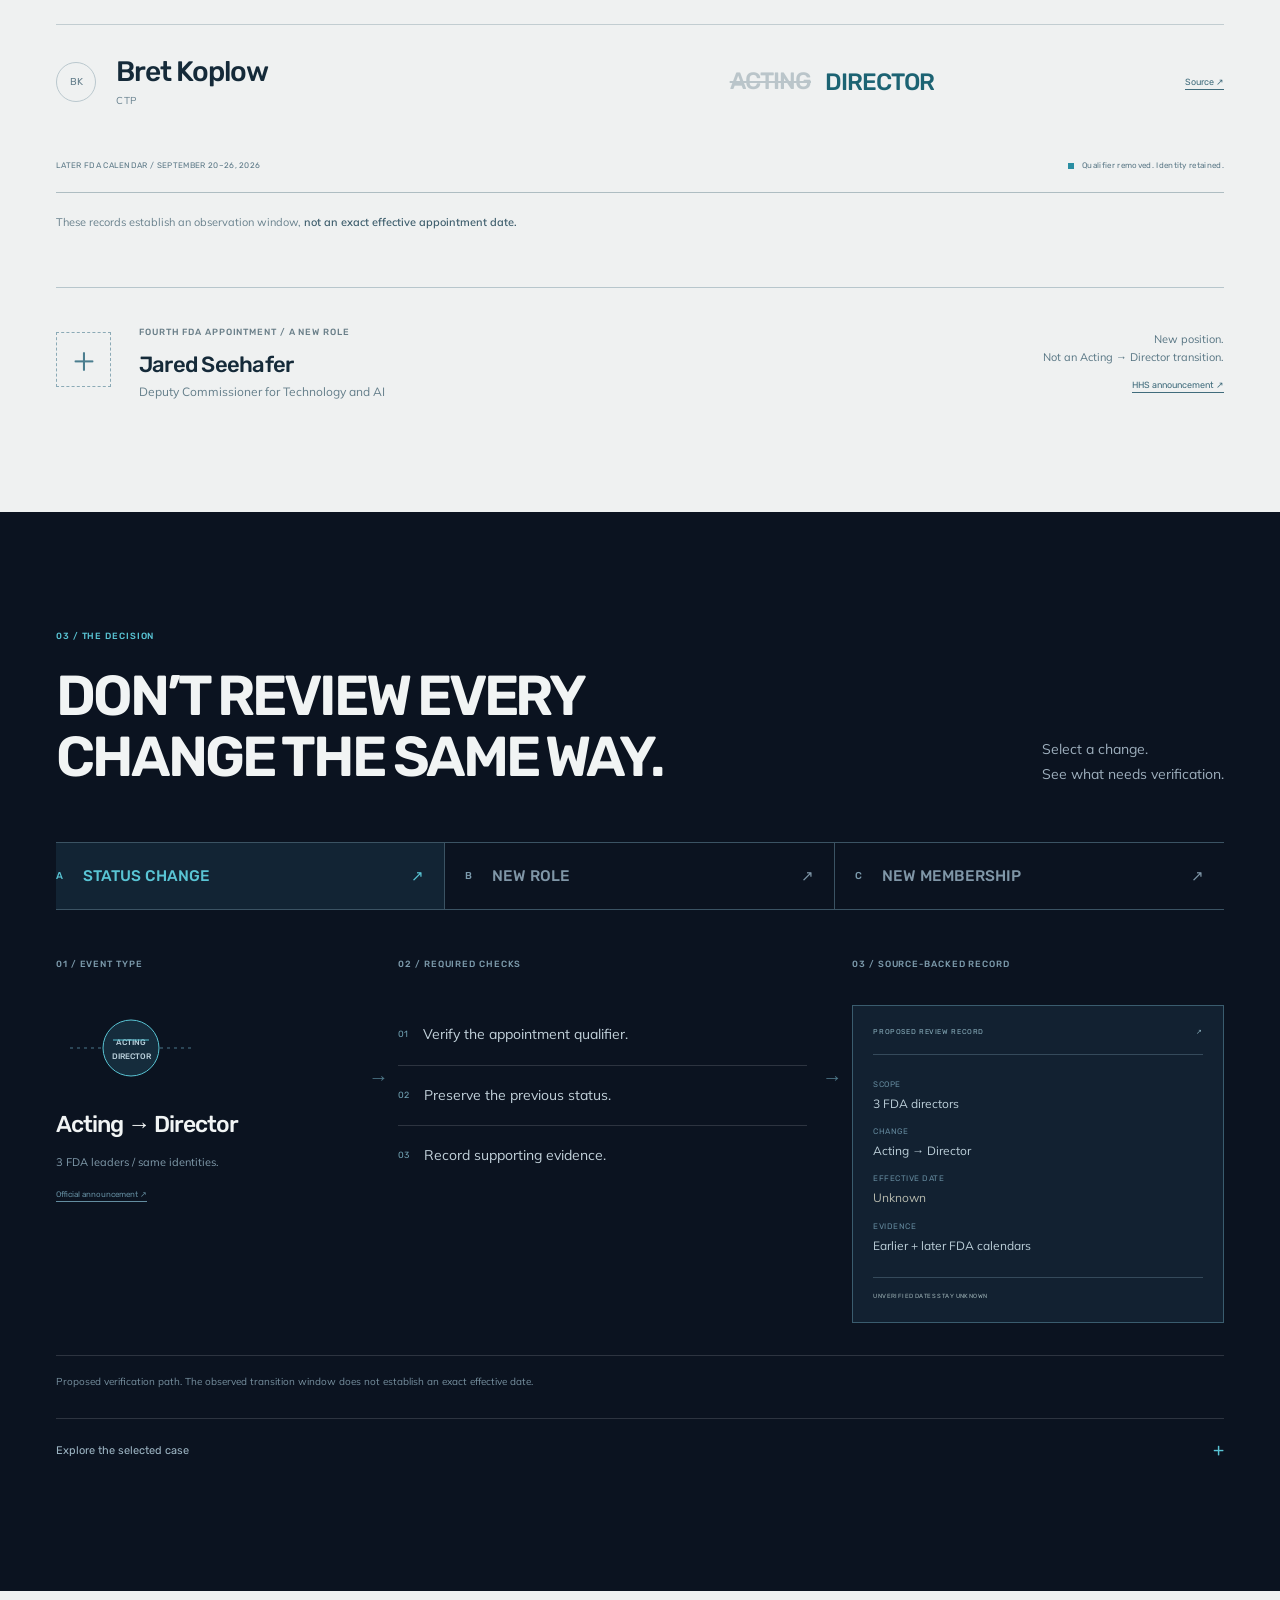
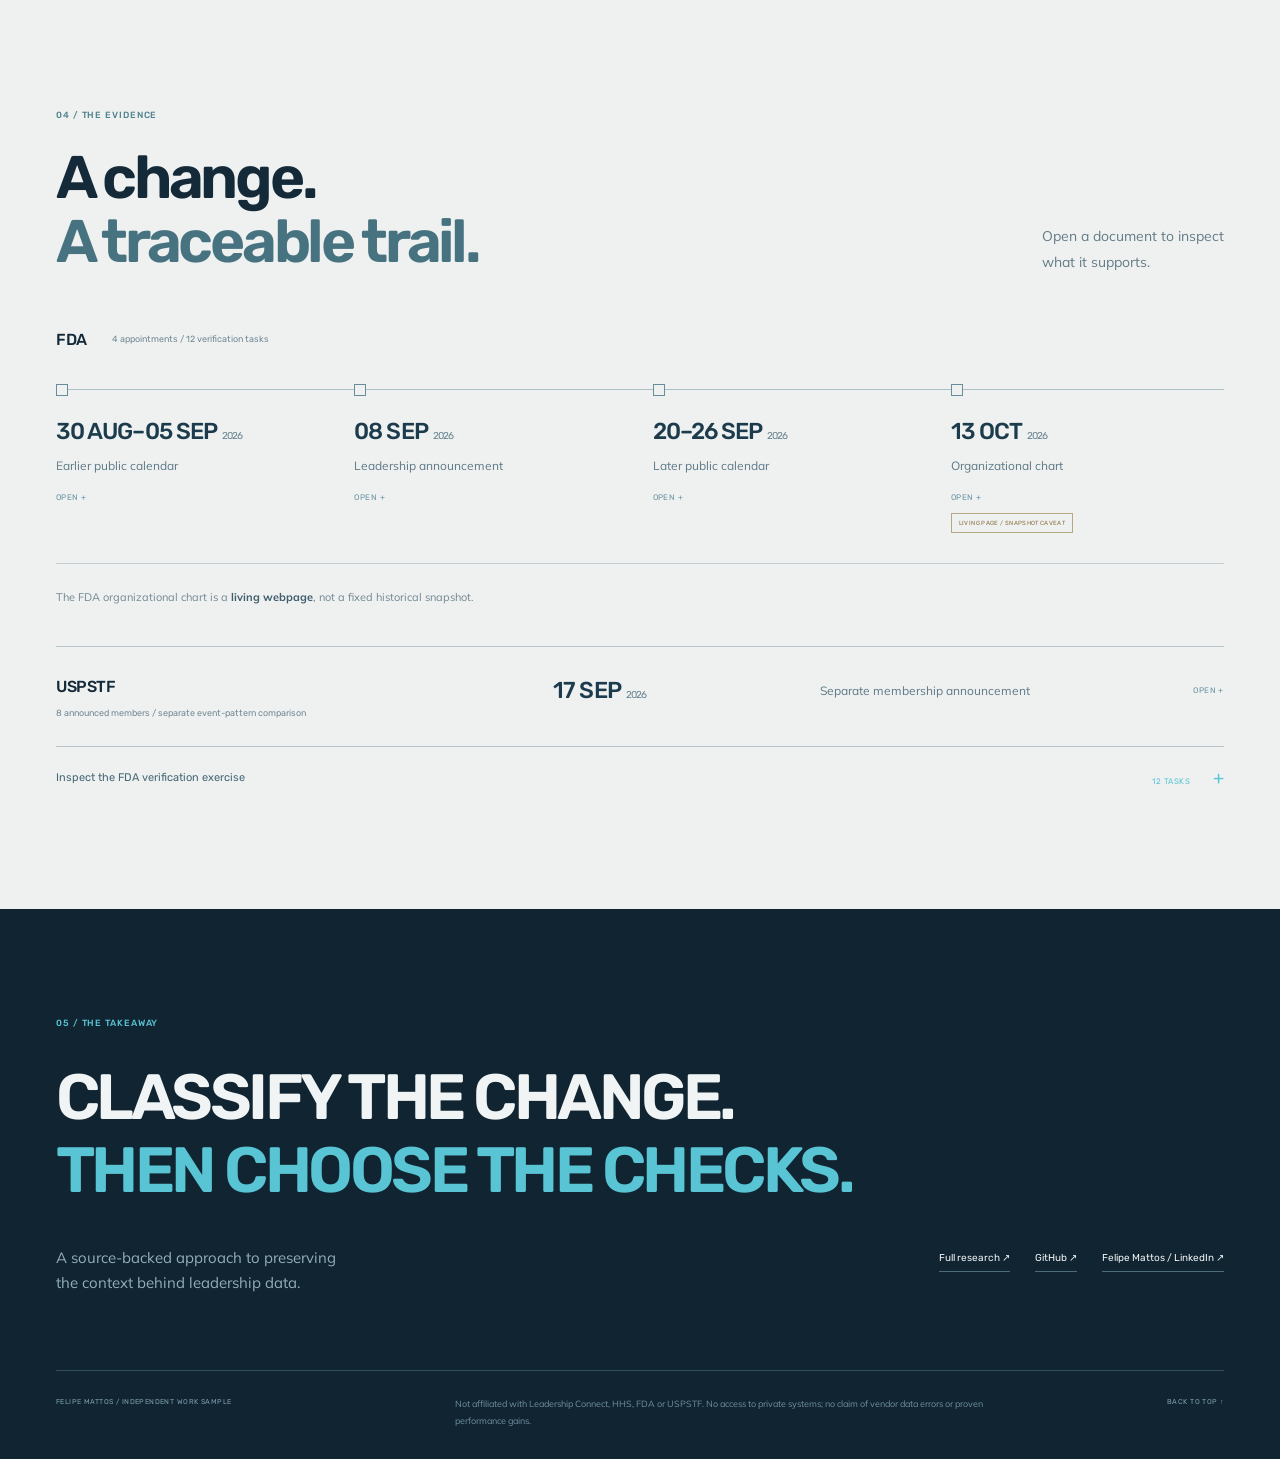
==== commit a3e8ae4f: "Rebuild Ripple Effect as a five-part visual research story with observation comparison and typed ver" ====
--- a/index.html
+++ b/index.html
@@ -1,17 +1,35 @@
 <!doctype html>
-<html lang="en"><head><meta charset="utf-8"><meta name="viewport" content="width=device-width,initial-scale=1"><meta name="theme-color" content="#111b2d"><meta name="description" content="The Ripple Effect: Felipe Mattos’s independent leadership change intelligence case. Classify leadership changes before choosing what to verify. A 4-appointment FDA case and a separate 8-member USPSTF case; no measured efficiency claims."><title>The Ripple Effect — Leadership Change Intelligence | Felipe Mattos</title><link rel="preconnect" href="https://fonts.googleapis.com"><link rel="preconnect" href="https://fonts.gstatic.com" crossorigin><link href="https://fonts.googleapis.com/css2?family=Rubik:wght@400;500;600;700;800;900&family=Mulish:wght@400;500;600;700&display=swap" rel="stylesheet"><link rel="stylesheet" href="site/styles.css"><script src="site/app.js" defer></script></head><body>
-<a class="skip" href="#case">Skip to the interactive case</a><div class="reading-progress" aria-hidden="true"></div>
-<header class="site-header"><a class="brand" href="#top" aria-label="The Ripple Effect, back to start"><svg viewBox="0 0 48 48" aria-hidden="true"><circle cx="24" cy="24" r="4" fill="currentColor"/><circle cx="24" cy="24" r="13" fill="none" stroke="currentColor" stroke-width="2" stroke-dasharray="48 34" transform="rotate(-40 24 24)"/><circle cx="24" cy="24" r="21" fill="none" stroke="currentColor" stroke-width="2" stroke-dasharray="90 42" transform="rotate(30 24 24)"/></svg><span>THE RIPPLE EFFECT<small>BY FELIPE MATTOS</small></span></a><div class="header-right"><a href="https://github.com/felipervm/leadership-change-intelligence" target="_blank" rel="noopener" class="header-source">VIEW SOURCE ↗</a><button type="button" class="menu-toggle" aria-label="Open navigation" aria-expanded="false" aria-controls="site-menu"><span></span><span></span></button></div></header>
-<dialog id="site-menu" class="menu-overlay" aria-label="Site navigation"><a href="#top" class="menu-brand" aria-label="The Ripple Effect, back to start">THE RIPPLE EFFECT<span>INDEPENDENT RESEARCH / FELIPE MATTOS</span></a><div class="menu-inner"><p class="eyebrow">EXPLORE THE CASE</p><nav aria-label="Main navigation"><a href="#summary"><small>01</small>30-SECOND BRIEF<span>↗</span></a><a href="#decision"><small>02</small>THE DECISION<span>↗</span></a><a href="#queue"><small>03</small>THE QUEUE<span>↗</span></a><a href="#sources"><small>04</small>THE EVIDENCE<span>↗</span></a><a href="#about"><small>05</small>THE ANALYST<span>↗</span></a></nav><div class="menu-foot"><span>INDEPENDENT RESEARCH / 2026</span><a href="https://www.linkedin.com/in/felipervm/" target="_blank" rel="noopener">LINKEDIN ↗</a></div></div></dialog>
-<main id="top"><section class="hero" aria-labelledby="hero-title"><div class="hero-bg" aria-hidden="true"></div><div class="grid-lines" aria-hidden="true"></div><div class="hero-topline"><span>INDEPENDENT DATA OPERATIONS STUDY</span><span>PUBLIC EVIDENCE. HUMAN JUDGMENT.</span></div><div class="hero-side hero-left"><div><b>04</b><span>FDA appointments / main case</span></div><div><b>08</b><span>USPSTF members / separate case</span></div><div><b>12</b><span>Verification tasks / FDA only</span></div></div><div class="hero-number" aria-hidden="true"><span class="orbit orbit-one"></span><span class="orbit orbit-two"></span><span class="orbit orbit-three"></span><span class="number">04</span><span class="number-label">FDA MAIN CASE / FOUR APPOINTMENTS</span><i class="node node-one"></i><i class="node node-two"></i><i class="node node-three"></i></div><div class="hero-side hero-right"><p>A name stays the same.<br>The meaning of a record<br>can change entirely.</p><span>FDA / HHS<br>SEPTEMBER 2026</span><a href="#sources">04 primary sources ↗</a></div><div class="hero-bottom"><div><h1 id="hero-title">THE RIPPLE<br><span>EFFECT.</span></h1><p>Classify the change first.<br>Then decide what needs verification.</p></div><a class="hero-enter" href="#summary"><span>THE 30-SECOND BRIEF</span><b>↘</b></a></div><div class="hero-caption"><span>INDEPENDENT WORK SAMPLE — FELIPE MATTOS</span><span>SCROLL TO EXPLORE ↓</span></div></section>
-<section class="executive-summary" id="summary" aria-labelledby="summary-title"><div class="shell"><div class="summary-heading"><span class="eyebrow">30-SECOND EXECUTIVE BRIEF</span><a class="text-link" href="#decision">JUMP TO THE PROPOSED DECISION ↗</a></div><h2 id="summary-title">Classify the change.<br><span>Then choose the checks.</span></h2><p class="summary-lead">Different appointment patterns need different verification questions before a customer-visible record is updated.</p><div class="scope-grid"><article><span class="scope-label">MAIN CASE / FDA</span><h3>4 appointments</h3><p>Three acting-to-director transitions and one newly created role. This case produces the interactive <strong>12-task verification queue</strong>.</p></article><article><span class="scope-label">SEPARATE CASE / USPSTF</span><h3>8 incoming members</h3><p>A different event pattern, supported by one announcement. It tests the classification approach and is <strong>not included in the FDA queue</strong>.</p></article><article><span class="scope-label">PROPOSED DATA OPERATIONS DECISION</span><h3>Route by change type.</h3><p>Preserve appointment qualifiers, confirm relationship claims and record unverified dates as unknown. Prioritization remains a reviewer judgment.</p></article></div><p class="evidence-limit"><strong>Evidence boundary:</strong> 12 announced appointments across two cases ≠ 12 FDA tasks. This small study does not establish reduced review time, fewer errors or predictive ranking accuracy.</p><div class="summary-actions"><a class="button" href="#case">EXPLORE THE 4-APPOINTMENT FDA CASE ↗</a><a class="text-link" href="#validation">SEE THE SEPARATE 8-MEMBER CASE ↗</a></div></div></section><section class="section" id="case"><div class="shell"><div class="section-head"><div><div class="eyebrow">01 / MAIN CASE — FDA</div><h2>FOLLOW<br>THE CHANGE.</h2></div><p class="sub">HHS announced four leadership selections on September 8. The FDA organization chart now displays October 13, while dated public calendars preserve earlier job titles. We connect the announcement to its current organizational context — and separate facts from outstanding research questions.</p></div><div class="metric-row"><div class="metric"><strong id="m-events">4</strong><span>FDA APPOINTMENTS</span></div><div class="metric"><strong id="m-sources">4</strong><span>PRIMARY SOURCES</span></div><div class="metric"><strong id="m-checks">12</strong><span>FDA VERIFICATION TASKS</span></div><div class="metric"><strong id="m-open">4</strong><span>RESEARCH FOLLOW-UPS</span></div></div><p class="case-note">Independent public-source case. No access to Leadership Connect’s private records; no claim of a vendor data error.</p><div class="case-layout" style="margin-top:26px"><div class="chart"><div class="eyebrow">FDA / ORGANIZATIONAL CONTEXT — SELECT A ROLE</div><svg viewBox="0 0 580 380" role="group" aria-label="Interactive illustrative FDA organizational graph connecting the Acting Commissioner to four leadership roles identified by HHS"><path class="org-link" d="M290 100 V145 M75 145 H505 M75 145 V210 M220 145 V210 M365 145 V210 M505 145 V210" fill="none"/><rect x="160" y="20" width="260" height="80" rx="9" class="org-node"/><text x="290" y="51" class="org-text">Kyle Diamantas</text><text x="290" y="72" class="org-sub">ACTING FDA COMMISSIONER</text>
-<g class="org-click" tabindex="0" role="button" aria-label="Select Jared Seehafer" data-id="CHG-01"><rect x="6" y="210" width="138" height="87" rx="8" class="org-node active"/><text x="75" y="239" class="org-text">Jared Seehafer</text><text x="75" y="260" class="org-sub">TECH / AI</text><text x="75" y="276" class="org-sub">DEPUTY COMM.</text></g>
-<g class="org-click" tabindex="0" role="button" aria-label="Select Michael Davis" data-id="CHG-02"><rect x="151" y="210" width="138" height="87" rx="8" class="org-node"/><text x="220" y="239" class="org-text">Michael Davis</text><text x="220" y="260" class="org-sub">CDER</text><text x="220" y="276" class="org-sub">DIRECTOR</text></g>
-<g class="org-click" tabindex="0" role="button" aria-label="Select Karim Mikhail" data-id="CHG-03"><rect x="296" y="210" width="138" height="87" rx="8" class="org-node"/><text x="365" y="239" class="org-text">Karim Mikhail</text><text x="365" y="260" class="org-sub">CBER</text><text x="365" y="276" class="org-sub">DIRECTOR</text></g>
-<g class="org-click" tabindex="0" role="button" aria-label="Select Bret Koplow" data-id="CHG-04"><rect x="441" y="210" width="138" height="87" rx="8" class="org-node"/><text x="510" y="239" class="org-text">Bret Koplow</text><text x="510" y="260" class="org-sub">CTP</text><text x="510" y="276" class="org-sub">DIRECTOR</text></g>
-<text x="290" y="349" class="org-sub">ILLUSTRATIVE VIEW — CENTER-TO-COMMISSIONER RELATIONSHIPS SIMPLIFIED</text></svg></div><div><div id="person-list" class="person-list" aria-label="Select a leader"></div><div class="detail" id="detail" aria-live="polite" aria-atomic="true"></div></div></div></div></section>
-<section class="method-section" id="method"><div class="shell"><div class="section-head"><div><div class="eyebrow">02 / THE METHOD</div><h2>FROM SIGNAL<br>TO CONFIDENCE.</h2></div><p class="sub">A repeatable sequence for understanding an announcement before changing a record. Explore each checkpoint.</p></div><div class="method-layout"><div class="method-tabs" role="tablist" aria-label="Research checkpoints"><button role="tab" type="button" id="method-tab-0" aria-controls="method-panel" aria-selected="true" data-step="0"><span>01</span>CAPTURE THE SIGNAL<i>↗</i></button><button role="tab" type="button" id="method-tab-1" aria-controls="method-panel" aria-selected="false" tabindex="-1" data-step="1"><span>02</span>TYPE THE CHANGE<i>↗</i></button><button role="tab" type="button" id="method-tab-2" aria-controls="method-panel" aria-selected="false" tabindex="-1" data-step="2"><span>03</span>VERIFY THE CONTEXT<i>↗</i></button><button role="tab" type="button" id="method-tab-3" aria-controls="method-panel" aria-selected="false" tabindex="-1" data-step="3"><span>04</span>PRIORITIZE THE WORK<i>↗</i></button></div><article id="method-panel" class="method-panel" role="tabpanel" aria-labelledby="method-tab-0" tabindex="0"><span id="method-count">01 / 04</span><h3 id="method-title">Start with the source.</h3><p id="method-copy">Preserve the official announcement, publication date, names and selected roles. A publication date records the announcement; it does not automatically prove when service began.</p><div class="method-example" id="method-example">INPUT → HHS announcement, September 8, 2026</div><div class="method-pagination"><button type="button" id="method-prev" aria-label="Previous checkpoint" disabled>←</button><span>RESEARCH CHECKPOINTS</span><button type="button" id="method-next" aria-label="Next checkpoint">→</button></div></article></div><figure class="own-visual"><img src="site/assets/verification-flow.svg" alt="Proposed workflow: classify an appointment as a status change, a new role or a membership addition; choose the corresponding verification questions; preserve the source trail and unknown dates." width="1200" height="380" loading="lazy"><figcaption>ORIGINAL PROJECT DIAGRAM / Proposed verification paths. No production process or measured outcome is represented.</figcaption></figure></div></section><section class="section" id="queue"><div class="shell"><div class="section-head"><div><div class="eyebrow">03 / THE WORK QUEUE</div><h2>VERIFY WHAT<br>MATTERS NEXT.</h2></div><p class="sub">A model queue turns the four FDA appointments into twelve explicit verification tasks. Compare two illustrative orderings: ingestion sequence and an editorial heuristic. Neither represents a validated ranking or Leadership Connect’s actual workflow.</p></div><p class="ranking-limit"><strong>Exploration, not a performance result.</strong> Scores reflect assumed task weight, organizational impact and evidence gaps. No review-time reduction, error reduction or ranking accuracy was measured. The queue includes FDA tasks only.</p><div class="controls"><div class="seg"><button id="btn-priority" type="button" aria-pressed="true">Illustrative heuristic</button><button id="btn-fifo" type="button" aria-pressed="false">Ingestion order</button></div><span class="pill" id="queue-label">EDITORIAL HEURISTIC · NO MEASURED TIME OR ERROR REDUCTION</span></div><div class="queue-summary"><span>12 CHECKS</span><span>08 SOURCE-SUPPORTED</span><span>03 PARTIAL</span><span>01 OPEN</span></div><div id="task-queue" class="queue" aria-live="polite"></div></div></section>
-<section class="decision-section" id="decision" aria-labelledby="decision-title"><div class="shell"><span class="eyebrow">PROPOSED OPERATIONAL DECISION</span><h2 id="decision-title">Don't review every leadership change the same way.</h2><p class="decision-lead">Our research identified distinct update patterns across two federal announcements. A change-aware verification workflow can preserve appointment qualifiers, identify relationships requiring confirmation, and distinguish unknown dates from missing records.</p><div class="decision-body"><h3>What this means for Data Operations</h3><p>Classify the change first. Then determine what requires verification, preserve the source trail and prioritize unresolved questions.</p></div><div class="decision-paths"><article><span>STATUS CHANGE</span><h3>Verify the qualifier.</h3><p>Compare acting and permanent appointment status. A matching name alone is not enough.</p></article><article><span>NEW ROLE</span><h3>Confirm the context.</h3><p>Check organizational placement and relationship claims without inferring a predecessor.</p></article><article><span>MEMBERSHIP ADDITION</span><h3>Confirm the addition.</h3><p>Verify membership and chair status separately. Do not infer a departure or replacement.</p></article></div><p class="decision-caveat"><strong>Proposal to test:</strong> evaluate these paths with independently reviewed examples and comparable workloads before claiming faster or more accurate reviews.</p><a class="text-link" href="https://github.com/felipervm/leadership-change-intelligence/blob/main/docs/decision_brief.md" target="_blank" rel="noopener">READ THE DECISION BRIEF ↗</a></div></section><section class="section" id="findings"><div class="shell"><div class="section-head"><div><div class="eyebrow">04 / THE FINDINGS</div><h2>SAME PERSON.<br>DIFFERENT STATUS.</h2></div><p class="sub">Three directors were previously listed as <em>Acting</em>. A simple person-name check would miss the change in appointment status.</p></div><div class="findings-grid"><article class="finding"><span class="mono">03 / TRANSITIONS</span><h3>Acting → Director</h3><p>Michael Davis (CDER), Karim Mikhail (CBER) and Bret Koplow (CTP) are listed as acting in the Aug 30–Sep 5 public calendar, selected on Sep 8, and listed as directors in the Sep 20–26 public calendar.</p></article><article class="finding"><span class="mono">01 / NEW ROLE</span><h3>New node, new relationships.</h3><p>Jared Seehafer was selected for a newly created Deputy Commissioner for Technology and AI position. The HHS announcement and later FDA organization chart support this.</p></article><article class="finding"><span class="mono">01 / DATA RISK</span><h3>A URL isn't a snapshot.</h3><p>The FDA organization-chart webpage changes over time: the page now displays Oct 13, not Sep 16. Historical comparisons require dated sources and a recorded observation date.</p></article></div><p class="source-warning"><strong>What remains unknown:</strong> These sources do not establish the exact personnel-effective date. A recorded selection or published chart is not automatically the date someone formally began serving.</p></div></section><section class="section" id="validation"><div class="shell"><div class="section-head"><div><div class="eyebrow">05 / SEPARATE CASE — USPSTF / 8 MEMBERS</div><h2>AN ADDITION.<br>NOT A DEPARTURE.</h2></div><p class="section-intro">Eight incoming USPSTF members in a separate announcement test a different event type. This case has one primary announcement, no independent corroboration, and contributes no tasks to the FDA queue.</p></div><div class="findings-grid"><div class="finding"><div class="eyebrow">SECOND CASE</div><h3>8 new members</h3><p>On September 17, HHS named eight new members of the U.S. Preventive Services Task Force, including a designated Chair.</p></div><div class="finding"><div class="eyebrow">DIFFERENT SIGNAL</div><h3>Addition ≠ departure</h3><p>A membership announcement does not prove eight predecessors left. A data team should not infer removals or effective dates without separate evidence.</p></div><div class="finding"><div class="eyebrow">DATA OPERATIONS DECISION</div><h3>Type the change first.</h3><p>Different event types should trigger different verification checklists: appointment status, new office, or incoming member.</p></div></div><p style="font-size:13px;color:var(--muted);margin-top:22px">Source: <a href="https://www.hhs.gov/press-room/secretary-kennedy-announces-new-us-preventive-services-task-force-members.html" target="_blank" rel="noopener noreferrer">HHS, September 17, 2026 ↗</a>. This is an external event-type check, not part of the FDA's 12-task queue.</p></div></section>
-<section class="section" id="sources"><div class="shell"><div class="section-head"><div><div class="eyebrow">06 / THE EVIDENCE</div><h2>LEAVE A<br>PAPER TRAIL.</h2></div><p class="sub">Publicly checkable sources, directly linked. Structured records, score breakdowns and validation tests are provided in the accompanying repository.</p></div><div id="source-list" class="source-list"></div><p class="sub" style="margin-top:25px">Independent study by <a href="https://www.linkedin.com/in/felipervm/">Felipe Mattos</a>. Not affiliated with Leadership Connect, HHS or FDA. Data snapshot: October 14, 2026.</p></div></section>
-<section class="about-section" id="about"><div class="shell about-layout"><div><span class="eyebrow">07 / BEHIND THE RESEARCH</span><h2>FELIPE<br><span>MATTOS.</span></h2><a class="round-link" href="https://www.linkedin.com/in/felipervm/" target="_blank" rel="noopener" aria-label="Connect with Felipe Mattos on LinkedIn">↗</a></div><div class="about-body"><p class="about-lead">Curious about the change.<br>Careful with the conclusion.</p><p>I built this independent work sample to show how I approach data operations: follow primary sources, distinguish facts from assumptions, and make the next research step clear.</p><p>The project combines public-source research, Python-generated verification tasks and an interactive view of the evidence. You can inspect the dataset, scoring rules and tests in the repository.</p><div class="about-actions"><a class="button" href="https://github.com/felipervm/leadership-change-intelligence" target="_blank" rel="noopener">EXPLORE THE REPOSITORY ↗</a><a class="text-link" href="https://github.com/felipervm/leadership-change-intelligence/blob/main/docs/decision_brief.md" target="_blank" rel="noopener">READ THE DECISION BRIEF ↗</a></div></div></div></section></main><footer class="footer"><div class="shell"><a class="footer-statement" href="#top">FOLLOW THE CHANGE.<br><span>KEEP THE CONTEXT.</span> ↗</a><div class="footer-grid"><span>THE RIPPLE EFFECT<br>© 2026 FELIPE MATTOS</span><div><a href="#case">THE CASE</a><a href="#sources">THE SOURCES</a><a href="#top">BACK TO TOP ↑</a></div><p>Independent public-source study. Not affiliated with or endorsed by Leadership Connect, HHS, FDA or USPSTF. Research snapshot: October 14, 2026. Illustrative scores; no measured ROI.</p></div><div class="credits">ORIGINAL PROJECT VISUALS / INDEPENDENT EDITORIAL IDENTITY<a href="https://nickho-motorsports.nl/" target="_blank" rel="noopener">NICK HO — COMPOSITION & NAVIGATION</a></div></div></footer><script type="application/json" id="embedded-case">{"case": {"case_id": "fda-sept-2026", "as_of": "2026-10-14", "agency": "U.S. Food and Drug Administration", "sources": [{"id": "FDA-AUG30", "kind": "official_historical_calendar", "label": "FDA public calendar, Aug 30–Sep 5 (prior acting titles)", "date": "2026-09-05", "url": "https://www.fda.gov/news-events/public-calendar-meetings-fda-officials/public-calendar-august-30-september-5-2026", "note": "Archived week-specific record, lists Davis, Mikhail, Koplow as acting directors."}, {"id": "HHS-SEP08", "kind": "official_announcement", "label": "HHS leadership selections", "date": "2026-09-08", "url": "https://www.hhs.gov/press-room/hhs-announces-key-fda-leadership-selections.html"}, {"id": "FDA-SEP20", "kind": "official_historical_calendar", "label": "FDA public calendar, Sep 20–26 (subsequent titles)", "date": "2026-09-26", "url": "https://www.fda.gov/news-events/public-calendar-meetings-fda-officials/public-calendar-september-20-26-2026", "note": "Week-specific record, lists directors without acting designation."}, {"id": "FDA-OCT13", "kind": "official_current_chart", "label": "FDA organization chart (page displays Oct 13, 2026)", "date": "2026-10-13", "url": "https://www.fda.gov/about-fda/fda-organization-charts/fda-overview-organization-chart-text-version", "note": "LIVING WEBPAGE: the chart URL updates; page date must be checked again if revisited."}], "reporting_manager": {"id": "FDA-COMMISSIONER", "name": "Kyle Diamantas", "role": "Acting Commissioner of Food and Drugs", "evidence": ["FDA-AUG30"], "note": "Official FDA calendar identifies the Acting Commissioner; edges in the visualization are illustrative rather than independently validated direct reporting lines."}, "changes": [{"id": "CHG-01", "person": "Jared Seehafer", "role": "Deputy Commissioner for Technology and Artificial Intelligence", "unit": "Office of the Commissioner", "type": "new_role", "evidence": ["HHS-SEP08", "FDA-OCT13"], "relationships": ["organizational placement shown in FDA overview; direct reporting edge not independently verified"], "risk_tags": ["new_org_role", "cross_agency_scope"], "customer_relevance": 3, "prior_status": "No prior occupant identified; HHS describes the position as newly created.", "transition_status": "new_position_confirmed", "transition_evidence": ["HHS-SEP08"], "unresolved": "Precise effective/start date and predecessor equivalent, if any, remain unverified."}, {"id": "CHG-02", "person": "Michael Davis", "role": "Director, Center for Drug Evaluation and Research", "unit": "Center for Drug Evaluation and Research (CDER)", "type": "leadership_selection", "evidence": ["HHS-SEP08", "FDA-OCT13"], "relationships": ["organizational placement shown in FDA overview; direct reporting edge not independently verified"], "risk_tags": ["center_leadership"], "customer_relevance": 2, "prior_status": "Acting Director", "transition_status": "acting_to_director_confirmed", "transition_evidence": ["FDA-AUG30", "HHS-SEP08", "FDA-SEP20"], "unresolved": "Exact effective day was not independently verified; announcement and later title establish a transition window, not a start date."}, {"id": "CHG-03", "person": "Karim Mikhail", "role": "Director, Center for Biologics Evaluation and Research", "unit": "Center for Biologics Evaluation and Research (CBER)", "type": "leadership_selection", "evidence": ["HHS-SEP08", "FDA-OCT13"], "relationships": ["organizational placement shown in FDA overview; direct reporting edge not independently verified"], "risk_tags": ["center_leadership"], "customer_relevance": 2, "prior_status": "Acting Director", "transition_status": "acting_to_director_confirmed", "transition_evidence": ["FDA-AUG30", "HHS-SEP08", "FDA-SEP20"], "unresolved": "Exact effective day was not independently verified; announcement and later title establish a transition window, not a start date."}, {"id": "CHG-04", "person": "Bret Koplow", "role": "Director, Center for Tobacco Products", "unit": "Center for Tobacco Products (CTP)", "type": "leadership_selection", "evidence": ["HHS-SEP08", "FDA-OCT13"], "relationships": ["organizational placement shown in FDA overview; direct reporting edge not independently verified"], "risk_tags": ["center_leadership"], "customer_relevance": 2, "prior_status": "Acting Director", "transition_status": "acting_to_director_confirmed", "transition_evidence": ["FDA-AUG30", "HHS-SEP08", "FDA-SEP20"], "unresolved": "Exact effective day was not independently verified; announcement and later title establish a transition window, not a start date."}], "research_finding": "Three Acting Director → Director title changes supported by dated FDA calendars and the HHS announcement; one newly created Deputy Commissioner role. Exact personnel-effective dates not established.", "source_caveat": "The organizational chart is a living page. The original v1 attributed a September 16 chart snapshot to a URL that now displays October 13. This version avoids treating that URL as a fixed archived snapshot."}, "tasks": [{"id": "CHG-01-PROFILE", "event_id": "CHG-01", "kind": "profile", "title": "Confirm person-to-role association", "person": "Jared Seehafer", "status": "confirmed", "why": "Both official sources name the appointee.", "research_note": "", "score": 8, "source_ids": ["HHS-SEP08", "FDA-OCT13"], "score_factors": {"task_weight": 4, "impact_assumption": 3, "evidence_gap": 0, "new_role_flag": 1}, "rank_priority": 1, "rank_fifo": 1}, {"id": "CHG-01-HIERARCHY", "event_id": "CHG-01", "kind": "hierarchy", "title": "Confirm organizational placement", "person": "Jared Seehafer", "status": "confirmed", "why": "Official FDA chart includes the role or center under the Commissioner.", "research_note": "", "score": 7, "source_ids": ["HHS-SEP08", "FDA-OCT13"], "score_factors": {"task_weight": 3, "impact_assumption": 3, "evidence_gap": 0, "new_role_flag": 1}, "rank_priority": 3, "rank_fifo": 2}, {"id": "CHG-01-TRANSITION", "event_id": "CHG-01", "kind": "transition", "title": "Verify prior appointment status and effective-date window", "person": "Jared Seehafer", "status": "needs_research", "why": "Precise effective/start date and predecessor equivalent, if any, remain unverified.", "research_note": "No prior occupant identified; HHS describes the position as newly created.", "score": 8, "source_ids": ["HHS-SEP08"], "score_factors": {"task_weight": 2, "impact_assumption": 3, "evidence_gap": 2, "new_role_flag": 1}, "rank_priority": 2, "rank_fifo": 3}, {"id": "CHG-02-PROFILE", "event_id": "CHG-02", "kind": "profile", "title": "Confirm person-to-role association", "person": "Michael Davis", "status": "confirmed", "why": "Both official sources name the appointee.", "research_note": "", "score": 5, "source_ids": ["HHS-SEP08", "FDA-OCT13"], "score_factors": {"task_weight": 4, "impact_assumption": 1, "evidence_gap": 0, "new_role_flag": 0}, "rank_priority": 4, "rank_fifo": 4}, {"id": "CHG-02-HIERARCHY", "event_id": "CHG-02", "kind": "hierarchy", "title": "Confirm organizational placement", "person": "Michael Davis", "status": "confirmed", "why": "Official FDA chart includes the role or center under the Commissioner.", "research_note": "", "score": 4, "source_ids": ["HHS-SEP08", "FDA-OCT13"], "score_factors": {"task_weight": 3, "impact_assumption": 1, "evidence_gap": 0, "new_role_flag": 0}, "rank_priority": 10, "rank_fifo": 5}, {"id": "CHG-02-TRANSITION", "event_id": "CHG-02", "kind": "transition", "title": "Verify prior appointment status and effective-date window", "person": "Michael Davis", "status": "partial", "why": "Exact effective day was not independently verified; announcement and later title establish a transition window, not a start date.", "research_note": "Acting Director", "score": 5, "source_ids": ["FDA-AUG30", "HHS-SEP08", "FDA-SEP20"], "score_factors": {"task_weight": 2, "impact_assumption": 1, "evidence_gap": 2, "new_role_flag": 0}, "rank_priority": 5, "rank_fifo": 6}, {"id": "CHG-03-PROFILE", "event_id": "CHG-03", "kind": "profile", "title": "Confirm person-to-role association", "person": "Karim Mikhail", "status": "confirmed", "why": "Both official sources name the appointee.", "research_note": "", "score": 5, "source_ids": ["HHS-SEP08", "FDA-OCT13"], "score_factors": {"task_weight": 4, "impact_assumption": 1, "evidence_gap": 0, "new_role_flag": 0}, "rank_priority": 6, "rank_fifo": 7}, {"id": "CHG-03-HIERARCHY", "event_id": "CHG-03", "kind": "hierarchy", "title": "Confirm organizational placement", "person": "Karim Mikhail", "status": "confirmed", "why": "Official FDA chart includes the role or center under the Commissioner.", "research_note": "", "score": 4, "source_ids": ["HHS-SEP08", "FDA-OCT13"], "score_factors": {"task_weight": 3, "impact_assumption": 1, "evidence_gap": 0, "new_role_flag": 0}, "rank_priority": 11, "rank_fifo": 8}, {"id": "CHG-03-TRANSITION", "event_id": "CHG-03", "kind": "transition", "title": "Verify prior appointment status and effective-date window", "person": "Karim Mikhail", "status": "partial", "why": "Exact effective day was not independently verified; announcement and later title establish a transition window, not a start date.", "research_note": "Acting Director", "score": 5, "source_ids": ["FDA-AUG30", "HHS-SEP08", "FDA-SEP20"], "score_factors": {"task_weight": 2, "impact_assumption": 1, "evidence_gap": 2, "new_role_flag": 0}, "rank_priority": 7, "rank_fifo": 9}, {"id": "CHG-04-PROFILE", "event_id": "CHG-04", "kind": "profile", "title": "Confirm person-to-role association", "person": "Bret Koplow", "status": "confirmed", "why": "Both official sources name the appointee.", "research_note": "", "score": 5, "source_ids": ["HHS-SEP08", "FDA-OCT13"], "score_factors": {"task_weight": 4, "impact_assumption": 1, "evidence_gap": 0, "new_role_flag": 0}, "rank_priority": 8, "rank_fifo": 10}, {"id": "CHG-04-HIERARCHY", "event_id": "CHG-04", "kind": "hierarchy", "title": "Confirm organizational placement", "person": "Bret Koplow", "status": "confirmed", "why": "Official FDA chart includes the role or center under the Commissioner.", "research_note": "", "score": 4, "source_ids": ["HHS-SEP08", "FDA-OCT13"], "score_factors": {"task_weight": 3, "impact_assumption": 1, "evidence_gap": 0, "new_role_flag": 0}, "rank_priority": 12, "rank_fifo": 11}, {"id": "CHG-04-TRANSITION", "event_id": "CHG-04", "kind": "transition", "title": "Verify prior appointment status and effective-date window", "person": "Bret Koplow", "status": "partial", "why": "Exact effective day was not independently verified; announcement and later title establish a transition window, not a start date.", "research_note": "Acting Director", "score": 5, "source_ids": ["FDA-AUG30", "HHS-SEP08", "FDA-SEP20"], "score_factors": {"task_weight": 2, "impact_assumption": 1, "evidence_gap": 2, "new_role_flag": 0}, "rank_priority": 9, "rank_fifo": 12}], "summary": {"official_sources": 4, "announced_selections": 4, "verification_tasks": 12, "source_supported_checks": 8, "open_research_tasks": 1, "partial_checks": 3, "documented_transition_patterns": 3}, "disclaimer": "Public-source exercise. No access to Leadership Connect data, no inferred defects, no verified internal ROI.", "method": "Scores are illustrative editorial priorities, not an empirically validated risk model."}</script>
+<html lang="en">
+<head>
+<meta charset="utf-8"><meta name="viewport" content="width=device-width,initial-scale=1">
+<meta name="theme-color" content="#0b1320">
+<meta name="description" content="Same person. Different status. An interactive, public-source research story by Felipe Mattos about the context behind leadership data.">
+<title>The Ripple Effect — Same person. Different status.</title>
+<link rel="preconnect" href="https://fonts.googleapis.com"><link rel="preconnect" href="https://fonts.gstatic.com" crossorigin>
+<link href="https://fonts.googleapis.com/css2?family=Rubik:wght@400;500;600;700;800&family=Mulish:wght@400;500;600;700&display=swap" rel="stylesheet">
+<link rel="stylesheet" href="site/styles.css"><script src="site/app.js" defer></script>
+</head>
+<body>
+<a class="skip" href="#discovery">Skip to the discovery</a>
+<header class="site-header"><a class="brand" href="#signal" aria-label="The Ripple Effect, back to start"><svg viewBox="0 0 36 36" aria-hidden="true"><circle cx="18" cy="18" r="3"/><circle cx="18" cy="18" r="10"/><path d="M18 1a17 17 0 1 1-17 17"/></svg><span>THE RIPPLE EFFECT<small>FELIPE MATTOS / INDEPENDENT RESEARCH</small></span></a><nav class="desktop-nav" aria-label="Main navigation"><a href="#discovery">Discovery</a><a href="#decision">Decision</a><a href="#evidence">Evidence</a></nav><button class="menu-toggle" type="button" aria-label="Open navigation" aria-expanded="false" aria-controls="site-menu"><span></span><span></span></button></header>
+<dialog id="site-menu" aria-label="Site navigation"><button type="button" class="menu-close" aria-label="Close navigation">×</button><span class="eyebrow">THE RIPPLE EFFECT</span><nav aria-label="Mobile navigation"><a href="#signal">01 / Signal</a><a href="#discovery">02 / Discovery</a><a href="#decision">03 / Decision</a><a href="#evidence">04 / Evidence</a></nav></dialog>
+<main>
+<section class="hero" id="signal" aria-labelledby="hero-title"><div class="shell"><div class="hero-meta"><span>01 / THE SIGNAL</span><span>A PUBLIC-SOURCE DATA OPERATIONS CASE</span></div><div class="hero-layout"><div class="hero-copy"><h1 id="hero-title"><span>SAME PERSON.</span><span>DIFFERENT STATUS.</span><span class="cyan">DIFFERENT DATA.</span></h1><p>One leadership announcement.<br>Multiple records to reconsider.</p><a class="hero-cta" href="#discovery">EXPLORE THE DISCOVERY <span>↓</span></a></div><figure class="hero-network"><svg viewBox="0 0 460 510" role="img" aria-labelledby="network-title network-desc"><title id="network-title">One change. Three verification questions.</title><desc id="network-desc">A change from Acting Director to Director triggers questions about the appointment qualifier, previous status and supporting evidence. These are verification dependencies, not reporting relationships.</desc><defs><radialGradient id="halo"><stop stop-color="#3cc7dc" stop-opacity=".1"/><stop offset="1" stop-color="#3cc7dc" stop-opacity="0"/></radialGradient></defs><circle cx="230" cy="240" r="225" fill="url(#halo)"/><g class="network-links"><path d="M230 195V104H350"/><path d="M285 245H380V340"/><path d="M186 280L100 360"/></g><circle class="ripple ripple-a" cx="230" cy="240" r="81"/><circle class="ripple ripple-b" cx="230" cy="240" r="113"/><circle cx="230" cy="240" r="67" class="core"/><g class="network-text"><text x="230" y="219" class="network-label">SAME IDENTITY</text><text x="230" y="242" class="network-acting">ACTING</text><text x="230" y="263" class="network-director">DIRECTOR</text></g><g class="satellite"><circle cx="350" cy="104" r="6"/><text x="350" y="75" text-anchor="middle">QUALIFIER</text><circle cx="380" cy="340" r="6"/><text x="380" y="373" text-anchor="middle">EVIDENCE</text><circle cx="100" cy="360" r="6"/><text x="100" y="394" text-anchor="middle">HISTORY</text></g><text x="230" y="471" class="network-foot">VERIFICATION DEPENDENCIES / NOT REPORTING LINES</text></svg></figure></div><div class="hero-foot"><span>RESEARCH SNAPSHOT / 14 OCT 2026</span><span>FOLLOW THE ATTRIBUTE. NOT JUST THE NAME.</span></div></div></section>
+<section class="discovery light" id="discovery" aria-labelledby="discovery-title"><div class="shell"><div class="section-intro"><div><span class="eyebrow">02 / THE DISCOVERY</span><h2 id="discovery-title">The name didn’t change.<br><em>The qualifier did.</em></h2></div><p>A name-only check could miss<br>three documented status changes.</p></div>
+<div class="comparison" id="comparison" data-observation="after"><div class="comparison-bar"><span class="mini-label">FDA / SAME THREE PEOPLE</span><div class="observation-controls" role="group" aria-label="Compare documented FDA observations"><button type="button" id="show-before" aria-pressed="false">BEFORE <small>Aug 30–Sep 5</small></button><button type="button" id="show-after" aria-pressed="true">AFTER <small>Sep 20–26</small></button></div></div><div class="comparison-labels" aria-hidden="true"><span>IDENTITY / UNCHANGED</span><span>APPOINTMENT STATUS</span></div><div id="leader-rows"></div><div class="comparison-bottom"><span id="observation-note" role="status">LATER FDA CALENDAR / SEPTEMBER 20–26, 2026</span><span class="change-key"><i></i> <span id="change-key-label">Qualifier removed. Identity retained.</span></span></div></div>
+<p class="date-note">These records establish an observation window, <strong>not an exact effective appointment date.</strong></p>
+<div class="new-role"><span class="plus-mark" aria-hidden="true">+</span><div><span class="mini-label">FOURTH FDA APPOINTMENT / A NEW ROLE</span><h3>Jared Seehafer</h3><p>Deputy Commissioner for Technology and AI</p></div><div class="new-role-aside"><span>New position.<br>Not an Acting → Director transition.</span><a id="new-role-source" class="source-link" href="https://www.hhs.gov/press-room/hhs-announces-key-fda-leadership-selections.html" target="_blank" rel="noopener">HHS announcement ↗</a></div></div>
+</div></section>
+<section class="decision" id="decision" aria-labelledby="decision-title"><div class="shell"><div class="section-intro"><div><span class="eyebrow">03 / THE DECISION</span><h2 id="decision-title">DON’T REVIEW EVERY<br>CHANGE THE SAME WAY.</h2></div><p>Select a change.<br>See what needs verification.</p></div><div class="event-tabs" role="tablist" aria-label="Choose an event type"><button type="button" id="type-status" role="tab" aria-selected="true" aria-controls="workflow" data-event-type="status"><span>A</span>STATUS CHANGE<i>↗</i></button><button type="button" id="type-role" role="tab" aria-selected="false" aria-controls="workflow" tabindex="-1" data-event-type="role"><span>B</span>NEW ROLE<i>↗</i></button><button type="button" id="type-membership" role="tab" aria-selected="false" aria-controls="workflow" tabindex="-1" data-event-type="membership"><span>C</span>NEW MEMBERSHIP<i>↗</i></button></div>
+<div class="workflow" id="workflow" role="tabpanel" aria-labelledby="type-status" tabindex="0"><div class="workflow-stage"><span class="stage-label">01 / EVENT TYPE</span><div class="event-visual" id="event-visual" aria-hidden="true"></div><h3 id="event-title">Acting → Director</h3><p id="event-example">Three FDA leaders / same identities.</p><a id="event-source" class="source-link" href="https://www.hhs.gov/press-room/hhs-announces-key-fda-leadership-selections.html" target="_blank" rel="noopener">Official announcement ↗</a></div><div class="workflow-stage check-stage"><span class="stage-label">02 / REQUIRED CHECKS</span><ol id="required-checks"></ol></div><div class="workflow-stage record-stage"><span class="stage-label">03 / SOURCE-BACKED RECORD</span><div class="record-sheet"><div class="record-top"><span>PROPOSED REVIEW RECORD</span><span aria-hidden="true">↗</span></div><dl id="record-fields"></dl><span class="unknown-marker">UNVERIFIED DATES STAY UNKNOWN</span></div></div></div>
+<p class="workflow-caveat" id="workflow-caveat">Proposed verification path. Direct reporting relationships and exact start dates remain unverified.</p><details class="research-detail" id="event-detail"><summary>Explore the selected case <span>+</span></summary><div id="event-detail-body"></div></details>
+</div></section>
+<section class="evidence light" id="evidence" aria-labelledby="evidence-title"><div class="shell"><div class="section-intro"><div><span class="eyebrow">04 / THE EVIDENCE</span><h2 id="evidence-title">A change.<br><em>A traceable trail.</em></h2></div><p>Open a document to inspect<br>what it supports.</p></div><div class="case-lane-label"><strong>FDA</strong><span>4 appointments / 12 verification tasks</span></div><div class="document-timeline" id="fda-sources"></div><p class="living-note">The FDA organizational chart is a <strong>living webpage</strong>, not a fixed historical snapshot.</p><div class="separate-evidence"><div class="case-lane-label"><strong>USPSTF</strong><span>8 announced members / separate event-pattern comparison</span></div><div id="membership-source"></div></div>
+<details class="research-detail queue-disclosure" id="research"><summary>Inspect the FDA verification exercise <span class="summary-tail">12 TASKS <i>+</i></span></summary><div class="research-inner"><p>Editorial exercise, not a performance result. No measured time savings, error reduction or validated ranking accuracy. USPSTF members are not part of this queue.</p><div class="queue-controls" role="group" aria-label="Order the FDA verification tasks"><button type="button" id="btn-fifo" aria-pressed="true">Ingestion order</button><button type="button" id="btn-priority" aria-pressed="false">Editorial score / illustrative</button></div><p class="queue-note" id="queue-label">INGESTION ORDER / NOT A MEASURED BASELINE</p><div id="task-queue" class="queue"></div><details class="score-detail"><summary>How the scores are constructed</summary><p>Task weight + assumed organizational impact + evidence gap + new-role flag. These assumptions are inspectable in <a href="https://github.com/felipervm/leadership-change-intelligence/blob/main/src/build.py" target="_blank" rel="noopener">src/build.py ↗</a>; they are not calibrated predictions.</p></details><a class="text-link" href="https://github.com/felipervm/leadership-change-intelligence/blob/main/docs/decision_brief.md" target="_blank" rel="noopener">FULL METHOD & LIMITATIONS ↗</a></div></details>
+</div></section>
+<section class="takeaway" id="takeaway" aria-labelledby="takeaway-title"><div class="shell"><span class="eyebrow">05 / THE TAKEAWAY</span><h2 id="takeaway-title">CLASSIFY THE CHANGE.<br><span>THEN CHOOSE THE CHECKS.</span></h2><div class="takeaway-bottom"><p>A source-backed approach to preserving<br>the context behind leadership data.</p><div class="closing-links"><a href="https://github.com/felipervm/leadership-change-intelligence/blob/main/docs/decision_brief.md" target="_blank" rel="noopener">Full research ↗</a><a href="https://github.com/felipervm/leadership-change-intelligence" target="_blank" rel="noopener">GitHub ↗</a><a href="https://www.linkedin.com/in/felipervm/" target="_blank" rel="noopener">Felipe Mattos / LinkedIn ↗</a></div></div><footer><span>FELIPE MATTOS / INDEPENDENT WORK SAMPLE</span><p>Not affiliated with Leadership Connect, HHS, FDA or USPSTF. No access to private systems; no claim of vendor data errors or proven performance gains.</p><a href="#signal">BACK TO TOP ↑</a></footer></div></section>
+</main>
+<noscript><p class="no-script">The interactive views require JavaScript. <a href="https://github.com/felipervm/leadership-change-intelligence/blob/main/docs/decision_brief.md">Read the complete research and sources ↗</a></p></noscript>
+<script type="application/json" id="embedded-case">{"case": {"case_id": "fda-sept-2026", "as_of": "2026-10-14", "agency": "U.S. Food and Drug Administration", "sources": [{"id": "FDA-AUG30", "kind": "official_historical_calendar", "label": "FDA public calendar, Aug 30–Sep 5 (prior acting titles)", "date": "2026-09-05", "url": "https://www.fda.gov/news-events/public-calendar-meetings-fda-officials/public-calendar-august-30-september-5-2026", "note": "Archived week-specific record, lists Davis, Mikhail, Koplow as acting directors."}, {"id": "HHS-SEP08", "kind": "official_announcement", "label": "HHS leadership selections", "date": "2026-09-08", "url": "https://www.hhs.gov/press-room/hhs-announces-key-fda-leadership-selections.html"}, {"id": "FDA-SEP20", "kind": "official_historical_calendar", "label": "FDA public calendar, Sep 20–26 (subsequent titles)", "date": "2026-09-26", "url": "https://www.fda.gov/news-events/public-calendar-meetings-fda-officials/public-calendar-september-20-26-2026", "note": "Week-specific record, lists directors without acting designation."}, {"id": "FDA-OCT13", "kind": "official_current_chart", "label": "FDA organization chart (page displays Oct 13, 2026)", "date": "2026-10-13", "url": "https://www.fda.gov/about-fda/fda-organization-charts/fda-overview-organization-chart-text-version", "note": "LIVING WEBPAGE: the chart URL updates; page date must be checked again if revisited."}], "reporting_manager": {"id": "FDA-COMMISSIONER", "name": "Kyle Diamantas", "role": "Acting Commissioner of Food and Drugs", "evidence": ["FDA-AUG30"], "note": "Official FDA calendar identifies the Acting Commissioner; edges in the visualization are illustrative rather than independently validated direct reporting lines."}, "changes": [{"id": "CHG-01", "person": "Jared Seehafer", "role": "Deputy Commissioner for Technology and Artificial Intelligence", "unit": "Office of the Commissioner", "type": "new_role", "evidence": ["HHS-SEP08", "FDA-OCT13"], "relationships": ["organizational placement shown in FDA overview; direct reporting edge not independently verified"], "risk_tags": ["new_org_role", "cross_agency_scope"], "customer_relevance": 3, "prior_status": "No prior occupant identified; HHS describes the position as newly created.", "transition_status": "new_position_confirmed", "transition_evidence": ["HHS-SEP08"], "unresolved": "Precise effective/start date and predecessor equivalent, if any, remain unverified."}, {"id": "CHG-02", "person": "Michael Davis", "role": "Director, Center for Drug Evaluation and Research", "unit": "Center for Drug Evaluation and Research (CDER)", "type": "leadership_selection", "evidence": ["HHS-SEP08", "FDA-OCT13"], "relationships": ["organizational placement shown in FDA overview; direct reporting edge not independently verified"], "risk_tags": ["center_leadership"], "customer_relevance": 2, "prior_status": "Acting Director", "transition_status": "acting_to_director_confirmed", "transition_evidence": ["FDA-AUG30", "HHS-SEP08", "FDA-SEP20"], "unresolved": "Exact effective day was not independently verified; announcement and later title establish a transition window, not a start date."}, {"id": "CHG-03", "person": "Karim Mikhail", "role": "Director, Center for Biologics Evaluation and Research", "unit": "Center for Biologics Evaluation and Research (CBER)", "type": "leadership_selection", "evidence": ["HHS-SEP08", "FDA-OCT13"], "relationships": ["organizational placement shown in FDA overview; direct reporting edge not independently verified"], "risk_tags": ["center_leadership"], "customer_relevance": 2, "prior_status": "Acting Director", "transition_status": "acting_to_director_confirmed", "transition_evidence": ["FDA-AUG30", "HHS-SEP08", "FDA-SEP20"], "unresolved": "Exact effective day was not independently verified; announcement and later title establish a transition window, not a start date."}, {"id": "CHG-04", "person": "Bret Koplow", "role": "Director, Center for Tobacco Products", "unit": "Center for Tobacco Products (CTP)", "type": "leadership_selection", "evidence": ["HHS-SEP08", "FDA-OCT13"], "relationships": ["organizational placement shown in FDA overview; direct reporting edge not independently verified"], "risk_tags": ["center_leadership"], "customer_relevance": 2, "prior_status": "Acting Director", "transition_status": "acting_to_director_confirmed", "transition_evidence": ["FDA-AUG30", "HHS-SEP08", "FDA-SEP20"], "unresolved": "Exact effective day was not independently verified; announcement and later title establish a transition window, not a start date."}], "research_finding": "Three Acting Director → Director title changes supported by dated FDA calendars and the HHS announcement; one newly created Deputy Commissioner role. Exact personnel-effective dates not established.", "source_caveat": "The organizational chart is a living page. The original v1 attributed a September 16 chart snapshot to a URL that now displays October 13. This version avoids treating that URL as a fixed archived snapshot."}, "tasks": [{"id": "CHG-01-PROFILE", "event_id": "CHG-01", "kind": "profile", "title": "Confirm person-to-role association", "person": "Jared Seehafer", "status": "confirmed", "why": "Both official sources name the appointee.", "research_note": "", "score": 8, "source_ids": ["HHS-SEP08", "FDA-OCT13"], "score_factors": {"task_weight": 4, "impact_assumption": 3, "evidence_gap": 0, "new_role_flag": 1}, "rank_priority": 1, "rank_fifo": 1}, {"id": "CHG-01-HIERARCHY", "event_id": "CHG-01", "kind": "hierarchy", "title": "Confirm organizational placement", "person": "Jared Seehafer", "status": "confirmed", "why": "Official FDA chart includes the role or center under the Commissioner.", "research_note": "", "score": 7, "source_ids": ["HHS-SEP08", "FDA-OCT13"], "score_factors": {"task_weight": 3, "impact_assumption": 3, "evidence_gap": 0, "new_role_flag": 1}, "rank_priority": 3, "rank_fifo": 2}, {"id": "CHG-01-TRANSITION", "event_id": "CHG-01", "kind": "transition", "title": "Verify prior appointment status and effective-date window", "person": "Jared Seehafer", "status": "needs_research", "why": "Precise effective/start date and predecessor equivalent, if any, remain unverified.", "research_note": "No prior occupant identified; HHS describes the position as newly created.", "score": 8, "source_ids": ["HHS-SEP08"], "score_factors": {"task_weight": 2, "impact_assumption": 3, "evidence_gap": 2, "new_role_flag": 1}, "rank_priority": 2, "rank_fifo": 3}, {"id": "CHG-02-PROFILE", "event_id": "CHG-02", "kind": "profile", "title": "Confirm person-to-role association", "person": "Michael Davis", "status": "confirmed", "why": "Both official sources name the appointee.", "research_note": "", "score": 5, "source_ids": ["HHS-SEP08", "FDA-OCT13"], "score_factors": {"task_weight": 4, "impact_assumption": 1, "evidence_gap": 0, "new_role_flag": 0}, "rank_priority": 4, "rank_fifo": 4}, {"id": "CHG-02-HIERARCHY", "event_id": "CHG-02", "kind": "hierarchy", "title": "Confirm organizational placement", "person": "Michael Davis", "status": "confirmed", "why": "Official FDA chart includes the role or center under the Commissioner.", "research_note": "", "score": 4, "source_ids": ["HHS-SEP08", "FDA-OCT13"], "score_factors": {"task_weight": 3, "impact_assumption": 1, "evidence_gap": 0, "new_role_flag": 0}, "rank_priority": 10, "rank_fifo": 5}, {"id": "CHG-02-TRANSITION", "event_id": "CHG-02", "kind": "transition", "title": "Verify prior appointment status and effective-date window", "person": "Michael Davis", "status": "partial", "why": "Exact effective day was not independently verified; announcement and later title establish a transition window, not a start date.", "research_note": "Acting Director", "score": 5, "source_ids": ["FDA-AUG30", "HHS-SEP08", "FDA-SEP20"], "score_factors": {"task_weight": 2, "impact_assumption": 1, "evidence_gap": 2, "new_role_flag": 0}, "rank_priority": 5, "rank_fifo": 6}, {"id": "CHG-03-PROFILE", "event_id": "CHG-03", "kind": "profile", "title": "Confirm person-to-role association", "person": "Karim Mikhail", "status": "confirmed", "why": "Both official sources name the appointee.", "research_note": "", "score": 5, "source_ids": ["HHS-SEP08", "FDA-OCT13"], "score_factors": {"task_weight": 4, "impact_assumption": 1, "evidence_gap": 0, "new_role_flag": 0}, "rank_priority": 6, "rank_fifo": 7}, {"id": "CHG-03-HIERARCHY", "event_id": "CHG-03", "kind": "hierarchy", "title": "Confirm organizational placement", "person": "Karim Mikhail", "status": "confirmed", "why": "Official FDA chart includes the role or center under the Commissioner.", "research_note": "", "score": 4, "source_ids": ["HHS-SEP08", "FDA-OCT13"], "score_factors": {"task_weight": 3, "impact_assumption": 1, "evidence_gap": 0, "new_role_flag": 0}, "rank_priority": 11, "rank_fifo": 8}, {"id": "CHG-03-TRANSITION", "event_id": "CHG-03", "kind": "transition", "title": "Verify prior appointment status and effective-date window", "person": "Karim Mikhail", "status": "partial", "why": "Exact effective day was not independently verified; announcement and later title establish a transition window, not a start date.", "research_note": "Acting Director", "score": 5, "source_ids": ["FDA-AUG30", "HHS-SEP08", "FDA-SEP20"], "score_factors": {"task_weight": 2, "impact_assumption": 1, "evidence_gap": 2, "new_role_flag": 0}, "rank_priority": 7, "rank_fifo": 9}, {"id": "CHG-04-PROFILE", "event_id": "CHG-04", "kind": "profile", "title": "Confirm person-to-role association", "person": "Bret Koplow", "status": "confirmed", "why": "Both official sources name the appointee.", "research_note": "", "score": 5, "source_ids": ["HHS-SEP08", "FDA-OCT13"], "score_factors": {"task_weight": 4, "impact_assumption": 1, "evidence_gap": 0, "new_role_flag": 0}, "rank_priority": 8, "rank_fifo": 10}, {"id": "CHG-04-HIERARCHY", "event_id": "CHG-04", "kind": "hierarchy", "title": "Confirm organizational placement", "person": "Bret Koplow", "status": "confirmed", "why": "Official FDA chart includes the role or center under the Commissioner.", "research_note": "", "score": 4, "source_ids": ["HHS-SEP08", "FDA-OCT13"], "score_factors": {"task_weight": 3, "impact_assumption": 1, "evidence_gap": 0, "new_role_flag": 0}, "rank_priority": 12, "rank_fifo": 11}, {"id": "CHG-04-TRANSITION", "event_id": "CHG-04", "kind": "transition", "title": "Verify prior appointment status and effective-date window", "person": "Bret Koplow", "status": "partial", "why": "Exact effective day was not independently verified; announcement and later title establish a transition window, not a start date.", "research_note": "Acting Director", "score": 5, "source_ids": ["FDA-AUG30", "HHS-SEP08", "FDA-SEP20"], "score_factors": {"task_weight": 2, "impact_assumption": 1, "evidence_gap": 2, "new_role_flag": 0}, "rank_priority": 9, "rank_fifo": 12}], "summary": {"official_sources": 4, "announced_selections": 4, "verification_tasks": 12, "source_supported_checks": 8, "open_research_tasks": 1, "partial_checks": 3, "documented_transition_patterns": 3}, "disclaimer": "Public-source exercise. No access to Leadership Connect data, no inferred defects, no verified internal ROI.", "method": "Scores are illustrative editorial priorities, not an empirically validated risk model."}</script>
+<script type="application/json" id="embedded-comparison">{"case_id": "uspstf-sept-2026", "agency": "U.S. Preventive Services Task Force", "event_type": "membership_addition", "announced_on": "2026-09-17", "source": {"id": "HHS-SEP17", "url": "https://www.hhs.gov/press-room/secretary-kennedy-announces-new-us-preventive-services-task-force-members.html", "kind": "official_announcement", "published_on": "2026-09-17"}, "new_members": [{"person": "Seth J. Corey", "member_role": "Chair", "evidence": ["HHS-SEP17"], "confirmed": "Named as new appointee in HHS release", "unverified": "Exact formal service start date; predecessor or replacement relationship; existing profile status"}, {"person": "Patrick K. Hunter", "member_role": "Member", "evidence": ["HHS-SEP17"], "confirmed": "Named as new appointee in HHS release", "unverified": "Exact formal service start date; predecessor or replacement relationship; existing profile status"}, {"person": "Ronald P. Karlsberg", "member_role": "Member", "evidence": ["HHS-SEP17"], "confirmed": "Named as new appointee in HHS release", "unverified": "Exact formal service start date; predecessor or replacement relationship; existing profile status"}, {"person": "Venkatesh L. Murthy", "member_role": "Member", "evidence": ["HHS-SEP17"], "confirmed": "Named as new appointee in HHS release", "unverified": "Exact formal service start date; predecessor or replacement relationship; existing profile status"}, {"person": "Stephen T. Parente", "member_role": "Member", "evidence": ["HHS-SEP17"], "confirmed": "Named as new appointee in HHS release", "unverified": "Exact formal service start date; predecessor or replacement relationship; existing profile status"}, {"person": "Goldie Stands-Over-Bull", "member_role": "Member", "evidence": ["HHS-SEP17"], "confirmed": "Named as new appointee in HHS release", "unverified": "Exact formal service start date; predecessor or replacement relationship; existing profile status"}, {"person": "Louis J. Wilson", "member_role": "Member", "evidence": ["HHS-SEP17"], "confirmed": "Named as new appointee in HHS release", "unverified": "Exact formal service start date; predecessor or replacement relationship; existing profile status"}, {"person": "Dennis W. Wulfeck", "member_role": "Member", "evidence": ["HHS-SEP17"], "confirmed": "Named as new appointee in HHS release", "unverified": "Exact formal service start date; predecessor or replacement relationship; existing profile status"}], "prior_membership_state": "unknown_from_this_source", "note": "External event-pattern check only. This release announces eight members; it is not evidence of a profile gap, a prior resignation, or an effective appointment date."}</script>
 </body></html>
--- a/site/styles.css
+++ b/site/styles.css
@@ -1,16 +1,9 @@
-:root{--navy:#314c70;--cyan:#b9dfc4;--bg:#111b2d;--panel:#1b2c43;--panel2:#243851;--cream:#f5f7fa;--line:#ffffff26;--muted:#b2c2d3;--accent:#b9dfc4;--amber:#ffc489;--rubik:'Rubik',Arial,sans-serif;--mulish:'Mulish',Arial,sans-serif}*{box-sizing:border-box}html{scroll-behavior:smooth;scroll-padding-top:100px}body{margin:0;background:var(--bg);color:var(--cream);font:400 15px/1.65 var(--mulish)}body.menu-open{overflow:hidden}button,a{-webkit-tap-highlight-color:transparent}button{font:inherit;cursor:pointer}a{color:inherit;text-decoration:none}a:hover{color:var(--cyan)}button:focus-visible,a:focus-visible,[tabindex]:focus-visible{outline:3px solid var(--cyan);outline-offset:5px}::selection{background:var(--cyan);color:#00172b}h1,h2,h3,p,figure{margin:0}h1,h2,h3{font-family:var(--rubik)}h2{font-size:clamp(42px,5.7vw,83px);font-weight:700;letter-spacing:-.055em;line-height:1.02}.shell{width:min(1440px,calc(100% - 112px));margin:auto}.eyebrow,.mono,.hero-caption,.hero-topline,.hero-enter,.number-label,.header-source,.method-count,.credits{font:500 10px/1.5 var(--rubik);letter-spacing:.1em;text-transform:uppercase}.eyebrow{color:var(--cyan)}.skip{position:fixed;top:-100px;left:20px;z-index:200;background:#fff;color:var(--navy);padding:14px}.skip:focus{top:15px}.reading-progress{position:fixed;top:0;left:0;height:3px;width:0;background:var(--cyan);z-index:150}.site-header{position:fixed;top:0;left:0;right:0;z-index:100;display:flex;align-items:center;justify-content:space-between;padding:28px 56px;transition:background .3s,padding .3s;color:#fff}.site-header.scrolled{background:#111b2def;backdrop-filter:blur(12px);padding-top:17px;padding-bottom:17px;border-bottom:1px solid var(--line)}.brand{display:flex;align-items:center;gap:12px;font:700 12px/1.2 var(--rubik);letter-spacing:.025em}.brand svg{width:36px;height:36px;color:var(--cyan)}.brand small{display:block;font-size:8px;font-weight:400;letter-spacing:.16em;margin-top:6px;color:#b5c8dc}.header-right{display:flex;align-items:center;gap:35px}.header-source{font-size:9px;letter-spacing:.08em}.menu-toggle{width:43px;height:43px;background:var(--cyan);border:0;display:flex;align-items:center;justify-content:center;flex-direction:column;gap:5px;position:relative}.menu-toggle span{width:16px;height:2px;background:#072442;transition:transform .25s}.menu-toggle[aria-expanded=true] span:first-child{transform:translateY(3.5px) rotate(45deg)}.menu-toggle[aria-expanded=true] span:last-child{transform:translateY(-3.5px) rotate(-45deg)}.menu-overlay{max-width:none;max-height:none;width:100%;height:100dvh;border:0;padding:0;margin:0;background:var(--cyan);color:#052342;inset:0;position:fixed}.menu-overlay::backdrop{background:var(--cyan)}.menu-overlay[open]{display:flex;align-items:center;justify-content:center}.menu-overlay:before{content:'';position:absolute;inset:0;background:repeating-linear-gradient(90deg,transparent 0,transparent calc(14.285% - 1px),#314c7012 calc(14.285% - 1px),#314c7012 14.285%);pointer-events:none}.menu-inner{width:min(850px,80%);padding:100px 0 35px;position:relative}.menu-inner>.eyebrow{color:#004374;text-align:center;margin-bottom:30px}.menu-inner nav{display:grid}.menu-inner nav a{font:700 clamp(35px,4.7vw,67px)/1.1 var(--rubik);letter-spacing:-.04em;padding:11px 15px;display:flex;gap:24px;align-items:center;transition:color .2s,transform .2s}.menu-inner nav a:hover{color:#fff;transform:translateX(10px)}.menu-inner nav small{font-size:10px;font-weight:500;letter-spacing:0;align-self:start;margin-top:10px}.menu-inner nav a>span{margin-left:auto;font-size:32px}.menu-foot{display:flex;justify-content:space-between;font:500 9px var(--rubik);letter-spacing:.06em;margin-top:40px;padding:0 15px}.menu-foot a:hover{color:#fff}.menu-open .site-header{color:#042342;background:transparent;border:0;z-index:101}.menu-open .brand svg,.menu-open .brand small{color:#042342}.menu-open .header-source{visibility:hidden}.menu-open .menu-toggle{background:#042342}.menu-open .menu-toggle span{background:var(--cyan)}
-.hero{height:100svh;min-height:800px;max-height:1200px;position:relative;isolation:isolate;overflow:hidden;background:var(--navy)}.hero-bg{position:absolute;inset:0;z-index:-3;background:linear-gradient(90deg,#02152abd,#314c7000 60%,#02152a88),linear-gradient(135deg,#111b2d 0%,#263954 48%,#344c5b 100%)}.hero-bg:after{content:'';position:absolute;inset:0;background:radial-gradient(ellipse at 52% 47%,#b9dfc425,transparent 52%)}.grid-lines{position:absolute;inset:0;z-index:-1;background:repeating-linear-gradient(90deg,transparent 0,transparent calc(14.285% - 1px),#e4f5ff14 calc(14.285% - 1px),#e4f5ff14 14.285%);pointer-events:none}.hero-topline{position:absolute;top:145px;left:56px;right:56px;display:flex;justify-content:space-between;color:#b6cee7;font-size:9px}.hero-side{position:absolute;top:26%;z-index:2}.hero-left{left:56px;display:grid;gap:24px}.hero-left b{font:600 37px/1 var(--rubik);letter-spacing:-.07em;display:block}.hero-side span{display:block;font-size:11px;line-height:1.5;color:#c1d5e8;margin-top:5px}.hero-right{right:56px;text-align:right;max-width:195px;font-size:12px}.hero-right p{line-height:1.5;margin-bottom:28px}.hero-right>span{font:400 10px/1.5 var(--rubik);letter-spacing:.05em}.hero-right a{display:block;font-size:11px;margin-top:30px;border-bottom:1px solid #ffffff55;padding-bottom:8px}.hero-number{position:absolute;left:50%;top:43%;transform:translate(-50%,-50%);width:44vw;max-width:620px;aspect-ratio:1;display:flex;justify-content:center;align-items:center}.hero-number .number{position:relative;font:700 clamp(150px,21vw,310px)/1 var(--rubik);letter-spacing:-.09em;transform:translateX(-.04em);color:#e9f8ff;text-shadow:0 0 90px #b9dfc435}.number-label{position:absolute;bottom:17%;width:100%;text-align:center;color:#91cce7;font-size:7px;letter-spacing:.13em}.orbit{position:absolute;border:1px solid #60ceee3d;border-radius:50%;inset:4%;transform:rotate(-35deg);border-left-color:#b9dfc4b3;border-right-color:#b9dfc488}.orbit-two{inset:14%;border-style:dashed;border-color:#92d5ef4d}.orbit-three{inset:-7%;border-color:#5bc8ed24;transform:scaleX(1.17) rotate(20deg)}.node{position:absolute;display:block;width:10px;height:10px;border:2px solid var(--cyan);background:#005ba4;box-shadow:0 0 20px #b9dfc480}.node-one{top:11%;left:22%}.node-two{right:4%;top:56%}.node-three{left:19%;bottom:14%;width:6px;height:6px}.hero-bottom{position:absolute;left:56px;right:56px;bottom:95px;display:flex;align-items:flex-end;justify-content:space-between;gap:35px}.hero h1{font-size:clamp(45px,5.8vw,86px);font-weight:800;line-height:.92;letter-spacing:-.065em}.hero h1 span{color:var(--cyan)}.hero-bottom p{font-size:12px;margin-top:17px;color:#d2e2f2;line-height:1.5}.hero-enter{display:flex;align-items:center;gap:25px;font-size:9px}.hero-enter b{width:64px;height:64px;border:1px solid #74cef0;display:grid;place-items:center;font:400 32px var(--mulish);transition:background .2s,color .2s}.hero-enter:hover b{background:var(--cyan);color:#032749}.hero-caption{position:absolute;bottom:27px;left:56px;right:56px;font-size:8px;color:#b3cde5;display:flex;justify-content:space-between}.manifesto{padding:130px 0;background:#f5f7fa;color:#092d51}.manifesto h2{font-size:clamp(38px,5.7vw,86px);margin-top:35px;line-height:1.15;letter-spacing:-.06em}.manifesto h2 span{color:#0085b2}.manifesto-bottom{display:grid;grid-template-columns:.7fr 1.5fr 1fr;gap:40px;align-items:end;margin-top:60px}.cross{font:400 90px/1 var(--rubik);color:#008ab5}.manifesto-bottom p{color:#5e7184;max-width:510px;font-size:15px}.text-link{font:500 9px/1.5 var(--rubik);letter-spacing:.05em;border-bottom:1px solid currentColor;width:max-content;padding-bottom:7px}.manifesto-bottom .text-link{justify-self:end}.section,.method-section,.about-section{padding:110px 0;border-top:1px solid var(--line)}.section-head{display:grid;grid-template-columns:1.3fr .7fr;gap:65px;align-items:end;margin-bottom:48px}.section-head h2{margin-top:20px}.sub,.section-intro{color:var(--muted);font-size:14px;line-height:1.85;max-width:460px}.metric-row{display:grid;grid-template-columns:repeat(4,1fr);border-top:1px solid var(--line);border-bottom:1px solid var(--line);margin-top:60px}.metric{padding:30px;border-right:1px solid var(--line)}.metric:first-child{padding-left:0}.metric:last-child{border:0}.metric strong{font:500 65px/1 var(--rubik);letter-spacing:-.07em;display:block}.metric span{display:block;color:#9fb8d1;font:400 9px/1.5 var(--rubik);letter-spacing:.05em;margin-top:15px}.case-note{font-size:11px;color:#b0c5d8;line-height:1.7;margin:20px 0 35px}.case-layout{display:grid;grid-template-columns:1.08fr .92fr;gap:35px;align-items:start}.chart{padding:32px 15px;background:var(--panel);border:1px solid var(--line);position:sticky;top:100px}.chart .eyebrow{font-size:8px;padding-left:17px}.chart svg{display:block;width:100%;height:auto;margin-top:20px}.org-node{fill:#12395d;stroke:#40769b;stroke-width:1}.org-node.active{fill:#314c70;stroke:var(--cyan);stroke-width:2}.org-link{stroke:#3d7197;stroke-width:1.3;stroke-dasharray:5 4}.org-text{font:500 11px var(--rubik);fill:#f4f8ff;text-anchor:middle}.org-sub{font:400 8px var(--rubik);fill:#9cbfda;text-anchor:middle}.org-click{cursor:pointer;outline:none}.org-click:focus-visible .org-node{stroke:#fff;stroke-width:3}.person-list{display:grid;border-top:1px solid var(--line)}.person{display:flex;width:100%;text-align:left;align-items:center;justify-content:space-between;padding:19px 20px;color:#fff;background:transparent;border:0;border-bottom:1px solid var(--line);transition:background .2s}.person strong{font:500 16px var(--rubik)}.person small{display:block;font-size:10px;color:#adc2d7;margin-top:5px}.person .arrow{color:var(--cyan);font-size:23px}.person.selected{background:var(--navy);box-shadow:inset 3px 0 var(--cyan)}.person:hover{background:#124165}.detail{padding:27px 25px;margin-top:15px;border:1px solid #335878;background:#1b2c43}.detail h3{font:600 28px/1.2 var(--rubik);letter-spacing:-.04em;margin:12px 0}.detail p{font-size:12px;color:#b5c8dc;line-height:1.8;margin-top:12px}.detail p strong{color:#e3eff9;font-weight:700}.detail a{font-size:10px;text-decoration:underline;text-underline-offset:4px}.chips{display:flex;gap:8px;flex-wrap:wrap;margin-top:20px}.chip{border:1px solid #33789b;color:#84d6ef;font:400 9px var(--rubik);padding:7px 9px}.method-section{background:#eaf2f8;color:#092d51}.method-section .sub{color:#5b7185}.method-layout{display:grid;grid-template-columns:1fr 1fr;border-block:1px solid #aac2d5}.method-tabs{border-right:1px solid #aac2d5;display:flex;flex-direction:column}.method-tabs button{border:0;border-bottom:1px solid #aac2d5;padding:31px 28px 31px 0;background:transparent;color:#55748f;display:flex;align-items:center;gap:22px;text-align:left;font:600 clamp(14px,1.8vw,26px)/1.2 var(--rubik);letter-spacing:-.04em;flex:1}.method-tabs button:last-child{border-bottom:0}.method-tabs button>span{font:400 10px var(--rubik);letter-spacing:0}.method-tabs button i{font-style:normal;margin-left:auto;font-size:23px}.method-tabs button[aria-selected=true]{color:#314c70}.method-tabs button[aria-selected=true]>span{background:var(--cyan);color:#00264a;padding:8px}.method-tabs button:hover{color:#314c70}.method-panel{padding:40px 45px;display:flex;flex-direction:column;min-height:390px}.method-panel>span{font:500 10px var(--rubik);letter-spacing:.1em;color:#007eaa}.method-panel h3{font-size:32px;font-weight:600;letter-spacing:-.045em;line-height:1.15;margin:28px 0 20px}.method-panel p{font-size:14px;line-height:1.8;color:#557087}.method-example{margin-top:25px;padding:15px 0;border-top:1px solid #bfd0dc;font:400 10px/1.7 var(--rubik);color:#005484}.method-pagination{display:flex;align-items:center;justify-content:space-between;gap:15px;margin-top:auto;padding-top:25px}.method-pagination span{font:400 8px var(--rubik);letter-spacing:.07em;color:#4b6b84}.method-pagination button{background:transparent;border:1px solid #84a9c0;color:#314c70;width:35px;height:35px;font-size:20px}.method-pagination button:disabled{opacity:.35;cursor:default}.method-pagination button:not(:disabled):hover{background:var(--cyan)}.controls{display:flex;align-items:center;justify-content:space-between;gap:20px;flex-wrap:wrap}.seg{display:flex;border:1px solid #416685;padding:4px;gap:5px}.seg button{font:500 10px var(--rubik);background:transparent;color:#c7d7e6;border:0;padding:15px 23px}.seg button[aria-pressed=true]{background:var(--cyan);color:#001c36}.pill{font:400 9px var(--rubik);letter-spacing:.03em;color:#8faec8}.queue-summary{display:flex;gap:27px;flex-wrap:wrap;font:400 8px var(--rubik);letter-spacing:.07em;color:#95b1cb;margin:28px 0 15px}.queue{border-top:1px solid var(--line)}.task{display:grid;grid-template-columns:43px 1fr 1fr 80px;gap:23px;align-items:center;border-bottom:1px solid var(--line);padding:23px 0;transition:background .2s}.task:hover{background:#0e2b46}.rank{font:400 25px var(--rubik);color:#b9dfc4;letter-spacing:-.06em}.task strong{font-size:13px;font-weight:700;display:block;line-height:1.5}.task .light{font-size:11px;color:#9eb8ce;line-height:1.8}.task .reason strong{font-size:11px}.task .status{font:500 8px var(--rubik);padding:7px 9px;border:1px solid #6f634e;text-align:center;color:var(--amber);letter-spacing:.03em}.task .status.known{border-color:#167c95;color:#6dd8f2}.task .mono{font-size:9px;color:#9fcee1}.findings-grid{display:grid;grid-template-columns:repeat(3,1fr);gap:0;border-top:1px solid var(--line);margin-top:55px}.finding{padding:30px;border-right:1px solid var(--line)}.finding:first-child{padding-left:0}.finding:last-child{border:0;padding-right:0}.finding .mono,.finding .eyebrow{font-size:9px;color:var(--cyan)}.finding h3{font:500 26px/1.2 var(--rubik);letter-spacing:-.035em;margin:24px 0 20px}.finding p{color:#a5bed3;font-size:13px;line-height:1.85}.source-warning{border-left:2px solid var(--cyan);padding:4px 0 4px 20px;color:#b6cada;font-size:12px;margin-top:40px;max-width:900px}.source-list{border-top:1px solid var(--line)}.source{display:flex;justify-content:space-between;align-items:center;gap:25px;border-bottom:1px solid var(--line);padding:28px 0}.source strong{font:500 17px var(--rubik);letter-spacing:-.025em}.source span{font:400 9px/1.6 var(--rubik);color:#89afcc;display:inline-block;margin-top:9px}.source>span{white-space:nowrap}.source:hover strong{color:var(--cyan)}#validation{background:var(--navy)}#validation .finding p,#validation .section-intro{color:#c2d8ec}#validation .finding .eyebrow{color:#8ae8ff}#sources{background:#05172b}.about-section{background:var(--cyan);color:#032a4b}.about-layout{display:grid;grid-template-columns:1fr 1fr;gap:80px}.about-section .eyebrow{color:#035279}.about-section h2{font-size:clamp(65px,8vw,125px);line-height:.95;letter-spacing:-.07em;margin-top:30px}.about-section h2 span{color:#fff}.round-link{display:grid;place-items:center;width:62px;height:62px;border:1px solid #035279;font-size:35px;margin-top:35px}.round-link:hover{background:#fff;color:#314c70}.about-lead{font:500 28px/1.25 var(--rubik);letter-spacing:-.04em;margin-bottom:28px}.about-body>p:not(.about-lead){font-size:14px;line-height:1.9;color:#03436a;margin-bottom:20px}.about-actions{display:flex;align-items:start;flex-direction:column;gap:23px;margin-top:35px}.button{display:inline-block;padding:18px 23px;border:1px solid #003763;background:#003763;color:#fff;font:500 9px var(--rubik);letter-spacing:.04em}.button:hover{color:#003763;background:#fff}.about-actions .text-link:hover{color:#fff}.footer{padding:80px 0 30px;background:#041326}.footer-statement{display:block;font:700 clamp(35px,6.8vw,104px)/1.05 var(--rubik);letter-spacing:-.055em;margin-bottom:80px}.footer-statement span{color:#b9dfc4}.footer-grid{display:grid;grid-template-columns:.7fr .65fr 1.65fr;gap:50px;border-top:1px solid var(--line);padding-top:30px;color:#88a4bc;font-size:10px;line-height:1.9}.footer-grid>span{font:400 9px/1.8 var(--rubik);letter-spacing:.04em}.footer-grid>div{display:grid;justify-content:start;gap:8px;font:400 9px var(--rubik)}.footer-grid p{max-width:570px}.credits{font-size:7px;color:#7292ad;border-top:1px solid var(--line);padding-top:25px;margin-top:40px;display:flex;gap:22px;flex-wrap:wrap}.section a:not(.person):hover{text-decoration-color:var(--cyan)}
-@media(min-width:1600px){.hero-number{top:43%}.hero-left{top:30%}}
-@media(max-width:1100px){.shell{width:calc(100% - 64px)}.site-header{padding:25px 32px}.hero-topline,.hero-bottom,.hero-caption{left:32px;right:32px}.hero-left{left:32px}.hero-right{right:32px;max-width:150px}.hero-number{width:48vw}.hero-number .number{font-size:24vw}.section-head{gap:35px}.case-layout{gap:20px;grid-template-columns:1fr 1fr}.method-tabs button{font-size:18px;gap:15px;padding-block:25px}.method-panel{padding:35px 28px}.task{gap:16px;grid-template-columns:33px 1fr .85fr 75px}.metric{padding:25px 20px}.finding{padding:25px 20px}.finding h3{font-size:22px}.about-layout{gap:45px}}
-@media(max-width:800px){.hero{min-height:800px}.hero-topline{top:125px}.hero-right{display:none}.hero-number{left:62%;top:40%;width:56vw}.hero-number .number{font-size:29vw}.hero-left{top:26%;gap:25px}.hero-left b{font-size:29px}.hero-side span{font-size:9px}.hero h1{font-size:62px}.hero-bottom{bottom:110px}.hero-enter{gap:15px;align-self:end}.hero-enter span{max-width:80px;font-size:8px}.hero-enter b{width:45px;height:45px;font-size:26px}.manifesto{padding:90px 0}.manifesto h2{font-size:44px}.manifesto-bottom{grid-template-columns:.3fr 1fr;gap:25px}.manifesto-bottom .text-link{grid-column:2;justify-self:start}.cross{font-size:60px}.section,.method-section,.about-section{padding:85px 0}.section-head{grid-template-columns:1fr;gap:25px}.sub,.section-intro{max-width:600px}.case-layout{grid-template-columns:1fr}.chart{position:static;padding:25px}.chart svg{max-width:650px;margin-inline:auto}.method-layout{grid-template-columns:1fr}.method-tabs{border-right:0}.method-tabs button{padding:22px 10px}.method-panel{border-top:1px solid #aac2d5;min-height:345px;padding:35px 20px}.method-panel h3{font-size:30px}.method-tabs button[aria-selected=true]{background:#d3e7f4}.task{grid-template-columns:32px 1fr 75px;gap:15px}.task .reason{grid-column:2/-1;grid-row:2}.task .status{grid-column:3;grid-row:1}.findings-grid{grid-template-columns:1fr}.finding,.finding:first-child,.finding:last-child{padding:27px 0;border-right:0;border-bottom:1px solid var(--line)}.finding:last-child{border-bottom:0}.finding h3{font-size:27px;margin:18px 0 15px}.about-layout{grid-template-columns:1fr;gap:45px}.about-section h2{font-size:90px}.about-section .round-link{margin-top:20px;width:50px;height:50px}.about-body{max-width:650px}.footer-grid{grid-template-columns:1fr 1fr;gap:30px}.footer-grid p{grid-column:1/-1;max-width:600px}.menu-inner nav a{font-size:42px}}
-@media(max-width:500px){html{scroll-padding-top:85px}.shell{width:calc(100% - 36px)}.site-header{padding:19px 18px}.site-header.scrolled{padding:13px 18px}.brand{gap:8px;font-size:10px}.brand svg{width:29px;height:29px}.brand small{font-size:6px;margin-top:5px}.header-source{display:none}.menu-toggle{width:36px;height:36px}.hero{height:100svh;min-height:780px;max-height:1000px}.hero-topline{left:18px;right:18px;top:105px;font-size:7px}.hero-topline span:last-child{max-width:120px;text-align:right}.hero-left{top:24%;left:18px;gap:25px}.hero-left b{font-size:25px}.hero-left span{font-size:8px;max-width:80px}.hero-number{left:64%;top:38%;width:66vw}.hero-number .number{font-size:34vw}.number-label{font-size:5px;bottom:15%;letter-spacing:.04em}.node{width:6px;height:6px}.hero-bottom{left:18px;right:18px;bottom:95px;gap:10px}.hero h1{font-size:52px}.hero-bottom p{font-size:11px}.hero-enter{gap:10px;flex-direction:column;align-items:center}.hero-enter span{font-size:6px;max-width:55px;text-align:center}.hero-enter b{width:40px;height:40px}.hero-caption{left:18px;right:18px;bottom:24px;font-size:6px;gap:30px}.hero-caption span:first-child{max-width:150px}.manifesto{padding:75px 0}.manifesto h2{font-size:clamp(30px,8vw,42px);margin-top:25px;letter-spacing:-.055em}.manifesto-bottom{margin-top:40px;gap:20px}.manifesto-bottom p{font-size:13px}.cross{font-size:45px}.eyebrow{font-size:8px}.text-link{font-size:8px}h2{font-size:43px}.section,.method-section,.about-section{padding:70px 0}.section-head{gap:24px;margin-bottom:35px}.sub,.section-intro{font-size:13px}.metric-row{grid-template-columns:repeat(2,1fr);margin-top:35px}.metric{padding:22px 15px!important}.metric:first-child,.metric:nth-child(3){padding-left:0!important}.metric:nth-child(2){border-right:0}.metric:nth-child(-n+2){border-bottom:1px solid var(--line)}.metric strong{font-size:50px}.metric span{font-size:8px}.chart{padding:20px 8px}.chart .eyebrow{font-size:6px;padding-left:8px}.org-sub{font-size:8px}.chart svg{margin-top:20px}.person{padding:17px 15px}.person strong{font-size:15px}.person small{font-size:9px}.detail{padding:22px 18px}.detail h3{font-size:25px}.controls{gap:16px}.seg button{padding:13px 17px;font-size:9px}.pill{font-size:7px}.queue-summary{gap:12px;font-size:6px}.task{grid-template-columns:26px minmax(0,1fr) 61px;gap:10px;padding:22px 0}.task strong{font-size:12px}.task .status{font-size:7px;padding:6px 4px}.rank{font-size:22px}.task .light{font-size:10px}.source{display:block;padding:25px 0}.source strong{font-size:15px}.source span{font-size:8px}.source>span{display:block;margin-top:13px;color:var(--cyan)}.source-warning{font-size:11px}.about-section h2{font-size:80px}.about-lead{font-size:25px}.about-body>p:not(.about-lead){font-size:13px}.footer{padding:60px 0 25px}.footer-statement{font-size:10vw;margin-bottom:50px}.footer-grid{font-size:9px}.credits{font-size:6px;gap:15px}.menu-inner{width:90%;padding-top:110px}.menu-inner>.eyebrow{margin-bottom:25px}.menu-inner nav a{font-size:33px;gap:15px;padding:13px 10px}.menu-inner nav small{font-size:8px;margin-top:6px}.menu-inner nav a>span{font-size:23px}.menu-foot{font-size:6px;gap:20px;margin-top:35px}.method-tabs button{font-size:17px}.method-panel p{font-size:13px}}
-@media(prefers-reduced-motion:reduce){html{scroll-behavior:auto}*,*:before,*:after{transition:none!important;animation:none!important}}
-@media print{.site-header,.menu-overlay,.hero-enter,.reading-progress,.hero-caption,.about-actions{display:none!important}.hero{min-height:450px;height:450px}.hero-topline{top:20px}.section,.method-section,.about-section{padding:35px 0}.shell{width:95%}.case-layout,.section-head{display:block}.chart{position:static}.detail,.task,.source{break-inside:avoid}body{print-color-adjust:exact;-webkit-print-color-adjust:exact}}
-.dialog-close{position:absolute;right:56px;top:28px;width:43px;height:43px;border:0;background:#042342;color:#b9dfc4;font:300 28px/1 Arial;cursor:pointer}.dialog-close:hover{background:#fff;color:#314c70}@media(max-width:1100px){.dialog-close{right:32px;top:25px}}@media(max-width:500px){.dialog-close{right:18px;top:19px;width:36px;height:36px}}
-.menu-brand{position:absolute;top:35px;left:56px;font:700 12px/1.4 var(--rubik);letter-spacing:.02em;z-index:2}.menu-brand span{display:block;font-size:7px;font-weight:400;letter-spacing:.12em;margin-top:4px}.menu-brand:hover{color:#fff}@media(max-width:1100px){.menu-brand{left:32px;top:32px}}@media(max-width:500px){.menu-brand{left:18px;top:23px;font-size:10px}.menu-brand span{font-size:6px}}
-/* Independent visual identity and business-first reading path. */
-.hero-bg:after{background:radial-gradient(ellipse at 52% 47%,#b9dfc422,transparent 52%)}.hero-number .number{text-shadow:0 0 90px #b9dfc422}.orbit{border-color:#b9dfc435;border-left-color:#b9dfc4aa;border-right-color:#b9dfc477}.orbit-two{border-color:#b9dfc44d}.orbit-three{border-color:#b9dfc425}.node{background:#344c5b;box-shadow:none}.hero h1 span{color:#b9dfc4}.hero-side span{max-width:190px}.hero-enter span{max-width:130px}.number-label{color:#c1d8d0}.hero-caption,.hero-topline{color:#bdcbd2}
-.executive-summary{padding:95px 0;background:#eef3ef;color:#172b3d}.summary-heading{display:flex;align-items:center;justify-content:space-between;gap:30px;margin-bottom:30px}.executive-summary .eyebrow{color:#446756}.executive-summary h2{font-size:clamp(40px,5.2vw,75px);line-height:1.08;letter-spacing:-.055em}.executive-summary h2 span{color:#446756}.summary-lead{font-size:18px;line-height:1.6;max-width:830px;margin:25px 0 35px;color:#4b616a}.scope-grid{display:grid;grid-template-columns:repeat(3,1fr);border-block:1px solid #acbfb7}.scope-grid article{padding:28px;border-right:1px solid #acbfb7}.scope-grid article:first-child{padding-left:0}.scope-grid article:last-child{border-right:0;padding-right:0}.scope-label{font:500 9px/1.6 var(--rubik);letter-spacing:.07em;color:#446756}.scope-grid h3{font:600 25px/1.2 var(--rubik);letter-spacing:-.04em;margin:18px 0 15px}.scope-grid p{font-size:13px;line-height:1.8;color:#4d626c}.scope-grid strong{color:#223c46}.evidence-limit{font-size:12px;line-height:1.8;margin-top:25px;max-width:1000px;color:#4a6069}.summary-actions{display:flex;align-items:center;flex-wrap:wrap;gap:30px;margin-top:30px}.executive-summary a:hover{color:#486a59}.executive-summary .button{background:#223c46;border-color:#223c46}.executive-summary .button:hover{background:#fff;color:#223c46}.ranking-limit{padding:20px 23px;border:1px solid #647e80;background:#21323f;font-size:12px;line-height:1.85;color:#c7d4da;margin-bottom:25px;max-width:1100px}.ranking-limit strong{color:#eff6f2}.controls .pill{max-width:470px;font-size:8px;line-height:1.8;color:#c0d4c8}.own-visual{margin-top:55px;border:1px solid #47616d}.own-visual img{display:block;width:100%;height:auto}.own-visual figcaption{padding:16px 20px;color:#566f78;background:#e0e9e3;font-size:10px;line-height:1.6}
-.decision-section{padding:100px 0;background:#b9dfc4;color:#172b3d}.decision-section .eyebrow{color:#3b5c4d}.decision-section h2{max-width:1100px;font-size:clamp(40px,5.4vw,78px);line-height:1.08;letter-spacing:-.055em;margin-top:25px}.decision-lead{font-size:18px;line-height:1.8;color:#304d4c;max-width:1030px;margin-top:30px}.decision-body{display:grid;grid-template-columns:.8fr 1.2fr;gap:45px;border-block:1px solid #6d9a80;padding:30px 0;margin:35px 0}.decision-body h3{font-size:23px;line-height:1.3;font-weight:500;letter-spacing:-.03em}.decision-body p{font-size:17px;line-height:1.8;max-width:700px}.decision-paths{display:grid;grid-template-columns:repeat(3,1fr);gap:35px}.decision-paths article>span{font:500 9px var(--rubik);letter-spacing:.08em;color:#3c6050}.decision-paths h3{font-size:23px;letter-spacing:-.04em;font-weight:500;margin:18px 0 13px}.decision-paths p{color:#34534f;font-size:13px;line-height:1.8}.decision-caveat{font-size:12px;line-height:1.8;margin:35px 0 25px;max-width:980px;color:#35554e}.decision-section a:hover{color:#fff}.about-section{background:#d5dfeb}.about-section h2 span,.about-section .eyebrow{color:#3c5974}.about-body>p:not(.about-lead){color:#354e65}
-@media(max-width:800px){.executive-summary,.decision-section{padding:75px 0}.summary-heading{align-items:start;flex-direction:column;gap:20px}.scope-grid{grid-template-columns:1fr}.scope-grid article,.scope-grid article:first-child,.scope-grid article:last-child{padding:23px 0;border-right:0;border-bottom:1px solid #acbfb7}.scope-grid article:last-child{border-bottom:0}.scope-grid h3{margin-top:12px}.decision-body{grid-template-columns:1fr;gap:18px}.decision-paths{grid-template-columns:1fr;gap:25px}.decision-paths article{padding-bottom:22px;border-bottom:1px solid #7fa58b}.decision-paths article:last-child{border-bottom:0}.decision-lead,.summary-lead{font-size:16px}.own-visual{margin-top:40px}}
-@media(max-width:500px){.executive-summary,.decision-section{padding:65px 0}.executive-summary h2,.decision-section h2{font-size:39px}.summary-heading .text-link{font-size:7px}.summary-lead,.decision-lead{font-size:15px}.decision-body p{font-size:15px}.scope-label{font-size:8px}.scope-grid h3{font-size:24px}.ranking-limit{padding:17px;font-size:11px}.hero-side span{max-width:100px;font-size:8px}.hero-enter span{max-width:65px}.controls .pill{font-size:7px}.summary-actions{gap:22px}.own-visual figcaption{font-size:8px;padding:12px}}
+:root{--ink:#0b1320;--panel:#101e2e;--line:#ffffff24;--paper:#eff1f1;--white:#f1f4f4;--muted:#9eafbd;--cyan:#59c4d4;--deep:#183c48;--rubik:'Rubik',Arial,sans-serif;--mulish:'Mulish',Arial,sans-serif}*{box-sizing:border-box}html{scroll-behavior:smooth;scroll-padding-top:84px}body{margin:0;background:var(--ink);color:var(--white);font:400 15px/1.65 var(--mulish)}body.menu-open{overflow:hidden}h1,h2,h3,p,figure{margin:0}h1,h2,h3{font-family:var(--rubik)}a{color:inherit;text-decoration:none}a:hover{color:var(--cyan)}button{font:inherit;cursor:pointer}button,a{-webkit-tap-highlight-color:transparent}a:focus-visible,button:focus-visible,summary:focus-visible,[tabindex]:focus-visible{outline:2px solid var(--cyan);outline-offset:5px}button:disabled{cursor:default}::selection{background:var(--cyan);color:var(--ink)}.shell{width:min(1440px,calc(100% - 112px));margin-inline:auto}h2{font-size:clamp(38px,4.7vw,72px);font-weight:600;line-height:1.07;letter-spacing:-.055em}h2 em{font-style:normal;color:#477381}.eyebrow,.mini-label,.stage-label{font:500 9px/1.5 var(--rubik);letter-spacing:.1em;text-transform:uppercase}.eyebrow{color:var(--cyan)}.mini-label{color:#697e88}.stage-label{color:#7c9aab}.cyan{color:var(--cyan)}.skip{position:fixed;left:20px;top:-100px;z-index:200;background:#fff;color:var(--ink);padding:12px}.skip:focus{top:10px}.site-header{position:fixed;inset:0 0 auto;z-index:30;display:flex;align-items:center;justify-content:space-between;gap:25px;padding:26px 56px;transition:background .2s,padding .2s}.site-header.scrolled{background:#0b1320f5;backdrop-filter:blur(12px);padding-block:17px;border-bottom:1px solid var(--line)}.brand{display:flex;align-items:center;gap:12px;font:600 11px/1.2 var(--rubik);letter-spacing:.03em}.brand svg{width:32px;height:32px;fill:none;stroke:var(--cyan);stroke-width:1.3}.brand svg circle:first-child{fill:var(--cyan);stroke:0}.brand small{display:block;color:#94a5b4;font-size:6px;letter-spacing:.12em;font-weight:400;margin-top:6px}.desktop-nav{display:flex;gap:35px;font:400 11px var(--rubik);color:#b0bec9}.desktop-nav a{padding:10px 0}.menu-toggle{display:none}.menu-toggle,.menu-close{background:var(--cyan);border:0;color:var(--ink);width:40px;height:40px;align-items:center;justify-content:center;flex-direction:column;gap:5px}.menu-toggle span{height:2px;width:15px;background:var(--ink)}#site-menu{inset:0;margin:0;max-width:none;max-height:none;width:100%;height:100dvh;background:var(--ink);color:var(--white);border:0;padding:110px 32px 50px}#site-menu[open]{display:flex;flex-direction:column;justify-content:center;gap:30px}#site-menu::backdrop{background:var(--ink)}#site-menu nav{display:grid;gap:22px}#site-menu nav a{font:500 36px/1.1 var(--rubik);letter-spacing:-.04em}.menu-close{display:flex;position:absolute;right:24px;top:24px;font-size:28px}.hero{min-height:800px;height:100svh;max-height:1180px;display:flex;align-items:center;overflow:hidden;border-bottom:1px solid var(--line)}.hero>.shell{padding-top:75px}.hero-meta,.hero-foot{display:flex;justify-content:space-between;gap:30px;font:400 8px var(--rubik);letter-spacing:.11em;color:#7e95a6}.hero-layout{display:grid;grid-template-columns:1.4fr 1fr;gap:0;align-items:center;margin-top:45px;isolation:isolate}.hero h1{font-size:clamp(45px,5.65vw,96px);font-weight:700;line-height:1.08;letter-spacing:-.065em}.hero h1 span{display:block;white-space:nowrap}.hero-copy{position:relative;z-index:2}.hero-copy>p{font-size:17px;line-height:1.6;color:#b0bdc9;margin-top:28px}.hero-cta{display:inline-flex;align-items:center;gap:36px;font:500 9px var(--rubik);letter-spacing:.08em;margin-top:37px}.hero-cta>span{border:1px solid #416777;width:43px;height:43px;display:grid;place-items:center;font-size:21px;transition:background .2s,color .2s}.hero-cta:hover>span{background:var(--cyan);color:var(--ink)}.hero-network{width:100%;margin-left:10px;max-width:520px}.hero-network svg{width:100%;height:auto;overflow:visible}.network-links{stroke:#6fa4b2;stroke-width:1;stroke-dasharray:3 6;fill:none;animation:trace 30s linear infinite}.core{fill:#142636;stroke:#59c4d4;stroke-width:1}.ripple{fill:none;stroke:#59c4d4;stroke-width:.7;stroke-opacity:.28;transform-box:fill-box;transform-origin:center;animation:signal-pulse 7s ease-in-out infinite}.ripple-b{animation-delay:2s;stroke-opacity:.13}.network-text{text-anchor:middle;font-family:var(--rubik);fill:#e9f5f6}.network-label{font-size:7px;letter-spacing:1.2px;fill:#90b2bf}.network-acting{font-size:12px;text-decoration:line-through;fill:#7f9fae}.network-director{font-size:14px;font-weight:500}.satellite circle{fill:var(--ink);stroke:var(--cyan);stroke-width:1.5}.satellite text{fill:#a4c0cc;font:400 8px var(--rubik);letter-spacing:1px}.network-foot{fill:#6d8798;text-anchor:middle;font:400 6px var(--rubik);letter-spacing:.6px}.hero-foot{margin-top:27px;padding-top:24px;border-top:1px solid var(--line)}@keyframes trace{to{stroke-dashoffset:-180}}@keyframes signal-pulse{50%{transform:scale(1.06);opacity:.6}}
+.light{background:var(--paper);color:#152a39}.discovery,.decision,.evidence{padding:110px 0}.section-intro{display:flex;justify-content:space-between;align-items:flex-end;gap:55px;margin-bottom:55px}.section-intro h2{margin-top:20px}.section-intro>p{font-size:14px;line-height:1.8;max-width:330px;color:var(--muted)}.light .eyebrow{color:#50828d}.light .section-intro>p{color:#637b86}.comparison{border-block:1px solid #aebdc2}.comparison-bar{display:flex;align-items:center;justify-content:space-between;gap:30px;padding:23px 0}.observation-controls{display:flex;border:1px solid #a4b6be;padding:4px;gap:4px}.observation-controls button{border:0;background:transparent;color:#5b727e;padding:13px 23px;font:500 10px/1.3 var(--rubik);letter-spacing:.04em;transition:background .25s,color .25s}.observation-controls button small{display:block;font-size:9px;font-weight:400;letter-spacing:0;margin-top:5px}.observation-controls button[aria-pressed=true]{background:#153647;color:#f2f8f8}.comparison-labels{display:grid;grid-template-columns:1fr .8fr;gap:40px;padding:16px 0;font:400 8px var(--rubik);letter-spacing:.1em;color:#6c828c;border-top:1px solid #b9c7cc}.leader-row{display:grid;grid-template-columns:1fr .8fr;gap:40px;padding:30px 0;border-top:1px solid #c2cdd1;align-items:center}.leader-identity{display:flex;align-items:center;gap:20px}.identity-mark{width:40px;height:40px;border:1px solid #bac8ce;border-radius:50%;display:grid;place-items:center;font:400 10px var(--rubik);color:#647e8b}.leader-identity h3{font:500 clamp(19px,2.2vw,31px) var(--rubik);letter-spacing:-.035em}.leader-identity p{font-size:10px;letter-spacing:.07em;margin-top:5px;color:#6a8390}.leader-status{display:flex;align-items:center;justify-content:space-between;gap:15px}.status-name{font:500 clamp(15px,1.85vw,26px)/1.2 var(--rubik);letter-spacing:-.04em;white-space:nowrap}.qualifier{display:inline-block;color:#19778a;background:#b3dce2;padding:5px 7px;transition:opacity .35s,background .35s,transform .35s}.status-director{padding-left:7px}.comparison[data-observation=after] .qualifier{color:#5b7683;background:transparent;opacity:.35;text-decoration:line-through;text-decoration-thickness:2px;transform:translateY(-1px)}.comparison[data-observation=after] .status-director{color:#1c6373}.source-link{font:400 9px var(--rubik);text-decoration:underline;text-underline-offset:4px;white-space:nowrap;color:#648da0}.light .source-link{color:#406c7c}.comparison-bottom{padding:20px 0;display:flex;align-items:center;justify-content:space-between;gap:25px;font:400 8px/1.6 var(--rubik);letter-spacing:.04em;color:#5c7987}.change-key{display:flex;gap:8px;align-items:center}.change-key i{display:inline-block;width:6px;height:6px;background:#2a8ea2}.date-note{font-size:11px;line-height:1.7;color:#68808c;margin-top:20px}.date-note strong{font-weight:600;color:#3d5d6c}.new-role{margin-top:55px;border-top:1px solid #b7c6cc;padding-top:30px;display:flex;align-items:center;gap:28px}.plus-mark{display:grid;place-items:center;width:55px;height:55px;border:1px dashed #8baab6;color:#4b7e8f;font:300 35px var(--rubik);flex-shrink:0}.new-role h3{font:500 22px var(--rubik);letter-spacing:-.035em;margin:8px 0 4px}.new-role p{font-size:12px;color:#647e8a}.new-role-aside{margin-left:auto;text-align:right;display:grid;gap:14px;font-size:11px;color:#567482}.new-role-aside .source-link{font-size:9px}
+.decision{background:#0b1320}.decision h2{font-size:clamp(38px,4.4vw,67px)}.event-tabs{display:grid;grid-template-columns:repeat(3,1fr);border-block:1px solid #3b5363}.event-tabs button{border:0;border-right:1px solid #3b5363;color:#7f96a7;background:transparent;padding:24px 20px;font:500 clamp(10px,1.2vw,17px)/1.2 var(--rubik);text-align:left;display:flex;gap:20px;align-items:center;transition:color .2s,background .2s}.event-tabs button:first-child{padding-left:0}.event-tabs button:last-child{border:0}.event-tabs button>span{font-size:10px;color:#7c9bad}.event-tabs button>i{font-style:normal;margin-left:auto}.event-tabs button[aria-selected=true]{color:var(--cyan);background:#122434}.event-tabs button[aria-selected=true]>span{color:var(--cyan)}.event-tabs button:hover{color:#f0f5f8}.workflow{display:grid;grid-template-columns:.8fr 1.1fr 1fr;gap:45px;padding:40px 0 32px;border-bottom:1px solid var(--line)}.workflow-stage{position:relative;min-width:0}.workflow-stage+.workflow-stage:before{content:'→';position:absolute;top:110px;left:-30px;color:#4d7586;font-size:20px}.workflow-stage h3{font-size:23px;font-weight:500;letter-spacing:-.04em;margin-top:10px;line-height:1.3}.workflow-stage>p{color:#829cac;font-size:11px;line-height:1.75;margin-top:13px;max-width:240px}.workflow-stage>.source-link{display:inline-block;margin-top:18px;font-size:8px}.event-visual{height:105px;display:flex;align-items:center;position:relative;margin-top:20px}.event-visual svg{width:150px;height:100px;overflow:visible}.event-visual text{font:500 8px var(--rubik);fill:#b9cfda;text-anchor:middle}.event-visual circle,.event-visual rect{fill:#152c3c;stroke:#59c4d4;stroke-width:1}.event-visual path{fill:none;stroke:#4b778a;stroke-width:1;stroke-dasharray:3 4}.event-visual .ghost{stroke:#436171;fill:transparent;stroke-dasharray:3 3}.event-visual .bright{fill:var(--cyan)}.check-stage ol{padding:0;margin:30px 0 0;list-style:none;counter-reset:checks}.check-stage li{padding:19px 0;border-bottom:1px solid var(--line);font-size:14px;color:#c3d2db;display:flex;gap:15px;line-height:1.55;counter-increment:checks}.check-stage li:last-child{border-bottom:0}.check-stage li:before{content:'0' counter(checks);font:400 9px var(--rubik);color:#6e9eaf;margin-top:5px}.record-sheet{margin-top:30px;border:1px solid #3a5c6e;padding:21px 20px;background:#122131}.record-top{display:flex;justify-content:space-between;font:400 7px var(--rubik);letter-spacing:.09em;color:#8aafbd;padding-bottom:18px;border-bottom:1px solid #354a5b}.record-sheet dl{margin:16px 0 22px;display:grid;grid-template-columns:1fr;gap:5px}.record-sheet dt{font:400 8px var(--rubik);color:#63889c;margin-top:9px;text-transform:uppercase;letter-spacing:.06em}.record-sheet dd{margin:0;font-size:12px;color:#bdd0da;line-height:1.6;overflow-wrap:anywhere}.record-sheet dd.unknown{color:#b5b8ac}.unknown-marker{font:400 6px/1.5 var(--rubik);letter-spacing:.07em;color:#9bb0b4;border-top:1px solid #354a5b;display:block;padding-top:14px}.workflow-caveat{font-size:10px;color:#77909f;max-width:900px;margin-top:18px}.research-detail{border-top:1px solid var(--line);margin-top:28px}.research-detail>summary{padding:20px 0;display:flex;justify-content:space-between;align-items:center;font:400 11px var(--rubik);color:#9eb6c4;cursor:pointer;list-style:none;gap:20px}.research-detail summary::-webkit-details-marker{display:none}.research-detail summary>span{color:var(--cyan);font-size:18px}.research-detail[open] summary>span:not(.summary-tail){transform:rotate(45deg)}#event-detail-body{padding:10px 0 25px;max-width:1000px;color:#91aab8;font-size:13px;line-height:1.9}#event-detail-body ul{padding-left:20px}#event-detail-body a{text-decoration:underline;text-underline-offset:4px}.member-list{display:grid;grid-template-columns:repeat(2,1fr);gap:0 25px;list-style:none;padding:0!important}.member-list li{border-bottom:1px solid var(--line);padding:12px 0;display:flex;justify-content:space-between;gap:15px}.member-list small{color:#649cad}.research-detail:focus-within{scroll-margin-top:100px}
+.evidence{padding-bottom:100px}.case-lane-label{display:flex;gap:25px;align-items:center;margin-top:48px;margin-bottom:35px}.case-lane-label strong{font:500 16px var(--rubik);letter-spacing:-.03em}.case-lane-label>span{font:400 9px var(--rubik);color:#748995}.document-timeline{display:grid;grid-template-columns:repeat(4,minmax(0,1fr));gap:25px;position:relative;align-items:start}.document-timeline:before{content:'';height:1px;background:#afc1c8;position:absolute;top:5px;left:0;right:0}.document-record{position:relative}.document-record:before{content:'';display:block;width:10px;height:10px;background:var(--paper);border:1px solid #678d9d;position:relative;margin-bottom:22px}.document-record summary{cursor:pointer;list-style:none;min-height:125px}.document-record summary::-webkit-details-marker{display:none}.doc-date{display:block;font:500 clamp(18px,1.8vw,26px)/1.2 var(--rubik);letter-spacing:-.04em;color:#1c3c4d}.doc-date>small{font-size:10px;font-weight:400;color:#6c8591;margin-left:5px}.doc-kind{font-size:12px;color:#5d7886;display:block;margin-top:11px}.doc-expand{display:block;font:400 8px var(--rubik);letter-spacing:.06em;color:#6a94a3;margin-top:17px}.document-record[open] .doc-expand{color:#1d596b}.doc-body{font-size:11px;color:#637d89;line-height:1.85;padding-top:20px}.doc-body .source-link{white-space:normal;display:inline-block;margin-top:15px;font-size:9px;color:#2c687e}.doc-body>p+p{margin-top:12px}.living-badge{display:inline-block;color:#8b7041;border:1px solid #b6a885;font:400 6px var(--rubik);letter-spacing:.06em;padding:5px 7px;margin-top:11px}.living-note{font-size:11px;color:#708690;padding-top:24px;border-top:1px solid #c3cdd1;margin-top:20px}.living-note strong{color:#405e6e}.separate-evidence{display:grid;grid-template-columns:1fr 1.5fr;align-items:start;border-top:1px solid #b9c8ce;margin-top:40px;padding-top:30px;gap:50px}.separate-evidence .case-lane-label{display:grid;gap:12px;margin:0}.separate-evidence .document-record:before{display:none}.separate-evidence .document-record summary{min-height:0;display:grid;grid-template-columns:.7fr 1fr auto;align-items:center;gap:20px}.separate-evidence .doc-kind,.separate-evidence .doc-expand{margin-top:0}.evidence .research-detail{border-color:#b6c5cb}.evidence .research-detail>summary{color:#456876}.summary-tail{font:400 8px var(--rubik)!important;letter-spacing:.06em}.summary-tail i{font-size:18px;font-style:normal;margin-left:20px}.research-inner{padding:15px 0 20px;color:#607b88;font-size:12px}.research-inner>p{max-width:900px}.queue-controls{display:flex;gap:8px;margin-top:22px;flex-wrap:wrap}.queue-controls button{font:400 9px var(--rubik);padding:12px 16px;border:1px solid #8ca9b7;background:transparent;color:#4e7282}.queue-controls button[aria-pressed=true]{background:#193b4c;color:#f3f7f7}.queue-note{font:400 8px var(--rubik);letter-spacing:.04em;margin:20px 0 10px}.queue{border-top:1px solid #b3c7ce}.queue-row{padding:18px 0;border-bottom:1px solid #bdcdd3;display:grid;grid-template-columns:25px 1fr .9fr 85px;gap:20px;align-items:start}.queue-row>span:first-child{font:400 16px var(--rubik);color:#6797a6}.queue-row strong{display:block;font-size:12px;color:#335667}.queue-row p,.queue-row small{font-size:10px;line-height:1.8}.queue-status{font:400 8px/1.6 var(--rubik);text-transform:uppercase;color:#406d7c}.score-detail{padding:20px 0}.score-detail summary{cursor:pointer;color:#486f7f}.score-detail p{margin-top:15px;max-width:800px}.score-detail a{text-decoration:underline}.text-link{font:500 9px var(--rubik);letter-spacing:.04em;text-decoration:underline;text-underline-offset:5px}.takeaway{padding:100px 0 30px;background:#102431}.takeaway h2{font-size:clamp(35px,5vw,76px);font-weight:600;line-height:1.15;margin-top:27px;letter-spacing:-.055em}.takeaway h2>span{color:var(--cyan)}.takeaway-bottom{margin-top:38px;display:flex;align-items:start;justify-content:space-between;gap:40px}.takeaway-bottom>p{font-size:15px;color:#93aeba}.closing-links{display:flex;gap:25px;flex-wrap:wrap;font:400 10px var(--rubik);padding-top:6px}.closing-links>a{padding-bottom:7px;border-bottom:1px solid #4b6c7b}.takeaway footer{margin-top:75px;border-top:1px solid #315160;padding-top:25px;display:grid;grid-template-columns:.9fr 1.4fr .4fr;gap:30px;align-items:start}.takeaway footer>span,.takeaway footer>a{font:400 7px/1.6 var(--rubik);letter-spacing:.06em;color:#7fa0b1}.takeaway footer>p{font-size:9px;color:#7291a2;line-height:1.8}.takeaway footer>a{text-align:right}.no-script{padding:20px;text-align:center;background:#eef4f5;color:#123344}.no-script a{text-decoration:underline}
+@media(min-width:1650px){.hero h1{font-size:96px}.hero-network{max-width:570px}.hero-layout{gap:50px}}
+@media(max-width:1100px){.shell{width:calc(100% - 64px)}.site-header{padding-inline:32px}.hero{min-height:740px}.hero-layout{grid-template-columns:1.5fr 1fr}.hero h1{font-size:5.9vw}.hero-network{margin-left:15px;width:calc(100% + 10px)}.hero-copy>p{font-size:16px}.section-intro{gap:35px}.workflow{gap:30px}.workflow-stage+.workflow-stage:before{left:-22px}.record-sheet{padding:18px 14px}.event-tabs button{gap:12px}.leader-row,.comparison-labels{grid-template-columns:1fr .95fr;gap:25px}.leader-identity{gap:13px}.identity-mark{width:32px;height:32px}.new-role-aside{max-width:190px}.closing-links{gap:15px}.document-timeline{gap:18px}.doc-date{font-size:20px}}
+@media(max-width:800px){.hero{min-height:800px;height:auto;padding:135px 0 45px}.hero>.shell{padding-top:0}.hero-meta{font-size:7px}.hero-layout{grid-template-columns:1fr;position:relative;margin-top:38px}.hero h1{font-size:clamp(38px,7vw,64px)}.hero-copy{max-width:90%}.hero-copy>p{font-size:15px}.hero-network{position:absolute;width:43%;right:-5%;top:140px;opacity:.6;z-index:-1}.hero-cta{margin-top:30px;font-size:8px}.hero-foot{margin-top:70px;font-size:6px;line-height:1.6}.section-intro{display:block;margin-bottom:35px}.section-intro>p{margin-top:22px;font-size:13px}.discovery,.decision,.evidence{padding:80px 0}h2{font-size:45px}.comparison-bar{gap:20px}.comparison-bar>.mini-label{font-size:8px;max-width:100px}.observation-controls button{padding:12px 15px}.observation-controls button small{font-size:8px}.leader-row,.comparison-labels{grid-template-columns:1fr .95fr;gap:15px}.leader-identity h3{font-size:20px}.status-name{font-size:17px}.leader-identity{gap:10px}.leader-status{gap:10px}.identity-mark{display:none}.source-link{font-size:8px}.qualifier{padding:4px}.status-director{padding-left:3px}.comparison-bottom{display:block;line-height:1.8}.change-key{margin-top:10px}.new-role{gap:20px;flex-wrap:wrap}.new-role-aside{margin-left:75px;max-width:none;text-align:left;display:flex;align-items:center;gap:30px}.workflow{grid-template-columns:1fr 1.3fr;gap:30px}.workflow-stage+.workflow-stage:before{display:none}.record-stage{grid-column:1/-1;border-top:1px solid var(--line);padding-top:25px}.record-sheet{margin-top:15px}.record-sheet dl{grid-template-columns:90px 1fr;gap:13px 25px;align-items:baseline;margin-bottom:22px}.record-sheet dt{margin-top:0}.record-sheet dd{font-size:12px}.record-top{padding-bottom:14px}.unknown-marker{font-size:7px}.event-tabs button{padding:20px 14px;font-size:10px}.event-tabs button>span{font-size:8px}.event-tabs button>i{display:none}.event-visual{height:90px}.event-visual svg{height:90px}.workflow-stage h3{font-size:22px}.check-stage li{font-size:13px}.document-timeline{grid-template-columns:repeat(2,1fr);gap:30px 35px}.document-timeline:before{display:none}.document-record{border-top:1px solid #b6c8ce;padding-top:20px}.document-record:before{position:absolute;top:-5px;left:0}.document-record summary{min-height:110px}.doc-date{font-size:24px}.separate-evidence{gap:30px;grid-template-columns:.7fr 1fr}.separate-evidence .document-record{border:0;padding:0}.separate-evidence .document-record summary{display:block}.separate-evidence .doc-kind{margin-top:8px}.separate-evidence .doc-expand{margin-top:12px}.case-lane-label{align-items:start;flex-direction:column;gap:9px}.queue-row{grid-template-columns:25px 1fr 85px;gap:15px}.queue-row>p{grid-column:2/-1;grid-row:2}.queue-row>.queue-status{grid-column:3;grid-row:1}.takeaway{padding-top:80px}.takeaway h2{font-size:5.7vw}.takeaway-bottom{display:block}.closing-links{margin-top:30px;gap:25px}.takeaway footer{grid-template-columns:1fr 1.8fr}.takeaway footer>a{grid-column:1/-1;text-align:left}}
+@media(max-width:500px){html{scroll-padding-top:76px}.shell{width:calc(100% - 36px)}.site-header{padding:20px 18px}.site-header.scrolled{padding:13px 18px}.brand{gap:8px;font-size:9px}.brand small{font-size:5px;margin-top:5px}.brand svg{width:27px;height:27px}.desktop-nav{display:none}.menu-toggle{display:flex;width:35px;height:35px}.hero{min-height:780px;height:100svh;max-height:1000px;display:flex;align-items:start;padding:135px 0 25px}.hero>.shell{height:100%;display:flex;flex-direction:column}.hero-meta{font-size:6px;line-height:1.6;gap:30px}.hero-meta>span:last-child{max-width:145px;text-align:right}.hero-layout{display:block;flex:1;margin-top:42px}.hero h1{font-size:clamp(29px,7.6vw,40px);line-height:1.16;letter-spacing:-.06em}.hero-copy{max-width:none}.hero-copy>p{font-size:14px;margin-top:24px}.hero-cta{font-size:7px;gap:18px;margin-top:28px}.hero-cta>span{width:35px;height:35px;font-size:18px}.hero-network{width:245px;top:245px;right:-8px;margin:0;opacity:.85;z-index:-1}.hero-foot{margin-top:32px;font-size:5px;gap:25px;padding-top:20px}.hero-foot>span:last-child{text-align:right;max-width:150px}.discovery,.decision,.evidence{padding:65px 0}h2{font-size:35px;line-height:1.12}.eyebrow{font-size:7px}.section-intro h2{margin-top:17px}.section-intro>p{font-size:12px}.comparison-bar{display:block;padding:20px 0}.comparison-bar>.mini-label{max-width:none;display:block;font-size:7px;margin-bottom:17px}.observation-controls{width:100%}.observation-controls button{flex:1;font-size:9px;padding:12px}.observation-controls button small{font-size:8px}.comparison-labels{font-size:6px;gap:10px;grid-template-columns:1fr 1.1fr}.leader-row{padding:24px 0;gap:10px;grid-template-columns:1fr 1.1fr}.leader-identity h3{font-size:16px;letter-spacing:-.05em}.leader-identity p{font-size:8px}.leader-status{align-items:flex-start;flex-direction:column;gap:9px}.status-name{font-size:14px;letter-spacing:-.05em}.leader-status .source-link{font-size:7px;align-self:end}.qualifier{padding:3px}.status-director{padding-left:2px}.comparison-bottom{font-size:7px}.date-note{font-size:10px;margin-top:18px}.new-role{margin-top:35px;padding-top:25px;gap:15px}.plus-mark{width:38px;height:38px;font-size:28px}.new-role h3{font-size:19px}.new-role .mini-label{font-size:6px}.new-role>div:not(.new-role-aside){max-width:calc(100% - 55px)}.new-role p{font-size:10px}.new-role-aside{margin-left:53px;gap:15px;align-items:start;flex-direction:column;font-size:10px}.decision h2{font-size:31px}.event-tabs button{font-size:8px;padding:18px 10px;gap:7px;line-height:1.5}.event-tabs button:first-child{padding-left:8px}.event-tabs button>span{font-size:7px;align-self:start;margin-top:2px}.workflow{grid-template-columns:1fr;gap:28px;padding-top:30px}.stage-label{font-size:7px}.workflow-stage:first-child{display:grid;grid-template-columns:1fr 120px;column-gap:15px;align-items:start}.workflow-stage:first-child>.stage-label{grid-column:1}.workflow-stage:first-child .event-visual{grid-column:2;grid-row:1/5;justify-content:end;height:100px;margin:0}.event-visual svg{width:110px;height:80px}.workflow-stage:first-child h3{font-size:20px;grid-column:1;margin-top:15px}.workflow-stage:first-child>p{font-size:10px;grid-column:1;margin-top:10px}.workflow-stage:first-child>.source-link{font-size:7px;grid-column:1;margin-top:12px;white-space:normal}.check-stage{border-top:1px solid var(--line);padding-top:23px}.check-stage ol{margin-top:8px}.check-stage li{padding:16px 0;font-size:13px}.record-stage{grid-column:auto;padding-top:23px}.record-sheet{padding:18px 15px}.record-sheet dl{grid-template-columns:78px 1fr;gap:12px 17px}.record-sheet dd{font-size:11px}.workflow-caveat{font-size:9px}.research-detail>summary{font-size:10px;line-height:1.6}.member-list{grid-template-columns:1fr}.document-timeline{grid-template-columns:1fr;gap:0}.case-lane-label{margin-top:35px;margin-bottom:30px}.case-lane-label>span{font-size:8px}.document-record{padding:22px 0;border-color:#b6c8ce}.document-record:before{display:none}.document-record summary{display:grid;grid-template-columns:90px 1fr 36px;align-items:center;gap:12px;min-height:0}.doc-date{font-size:20px}.doc-date>small{display:block;font-size:8px;margin:4px 0 0}.doc-kind{font-size:11px;margin:0}.doc-expand{font-size:6px;letter-spacing:0;margin:0}.living-badge{font-size:5px;padding:4px;grid-column:2/-1;width:max-content;margin-top:5px}.doc-body{font-size:11px;padding-top:17px}.living-note{font-size:10px;margin-top:5px;padding-top:20px}.separate-evidence{display:block;margin-top:30px;padding-top:25px}.separate-evidence .case-lane-label{margin-bottom:25px}.separate-evidence .document-record summary{display:grid;grid-template-columns:90px 1fr 36px}.separate-evidence .doc-kind,.separate-evidence .doc-expand{margin:0}.summary-tail{font-size:6px!important;white-space:nowrap}.summary-tail i{font-size:15px;margin-left:8px}.research-inner{font-size:11px}.queue-controls button{font-size:8px;padding:11px 12px}.queue-note{font-size:6px}.queue-row{grid-template-columns:18px 1fr 65px;gap:10px}.queue-row strong{font-size:11px}.queue-status{font-size:6px}.takeaway{padding:65px 0 25px}.takeaway h2{font-size:clamp(26px,6.9vw,36px);line-height:1.2}.takeaway-bottom{margin-top:25px}.takeaway-bottom>p{font-size:13px}.closing-links{display:grid;gap:17px;font-size:10px;margin-top:28px;justify-items:start}.takeaway footer{margin-top:45px;display:block;padding-top:23px}.takeaway footer>span{font-size:6px}.takeaway footer>p{font-size:8px;margin:15px 0}.takeaway footer>a{font-size:6px;display:inline-block;margin-top:10px}}
+@media(prefers-reduced-motion:reduce){html{scroll-behavior:auto}*,*:before,*:after{animation:none!important;transition:none!important}}@media print{.site-header,.menu-toggle,.hero-cta{display:none!important}.hero{height:auto;min-height:0;padding:30px 0}.hero>.shell{padding:0}.hero-network{position:static;width:300px}.shell{width:95%}.discovery,.decision,.evidence,.takeaway{padding:35px 0}.workflow,.hero-layout{display:block}.workflow-stage{margin-top:20px}.workflow-stage:before{display:none}.leader-row,details{break-inside:avoid}body{print-color-adjust:exact;-webkit-print-color-adjust:exact}}
